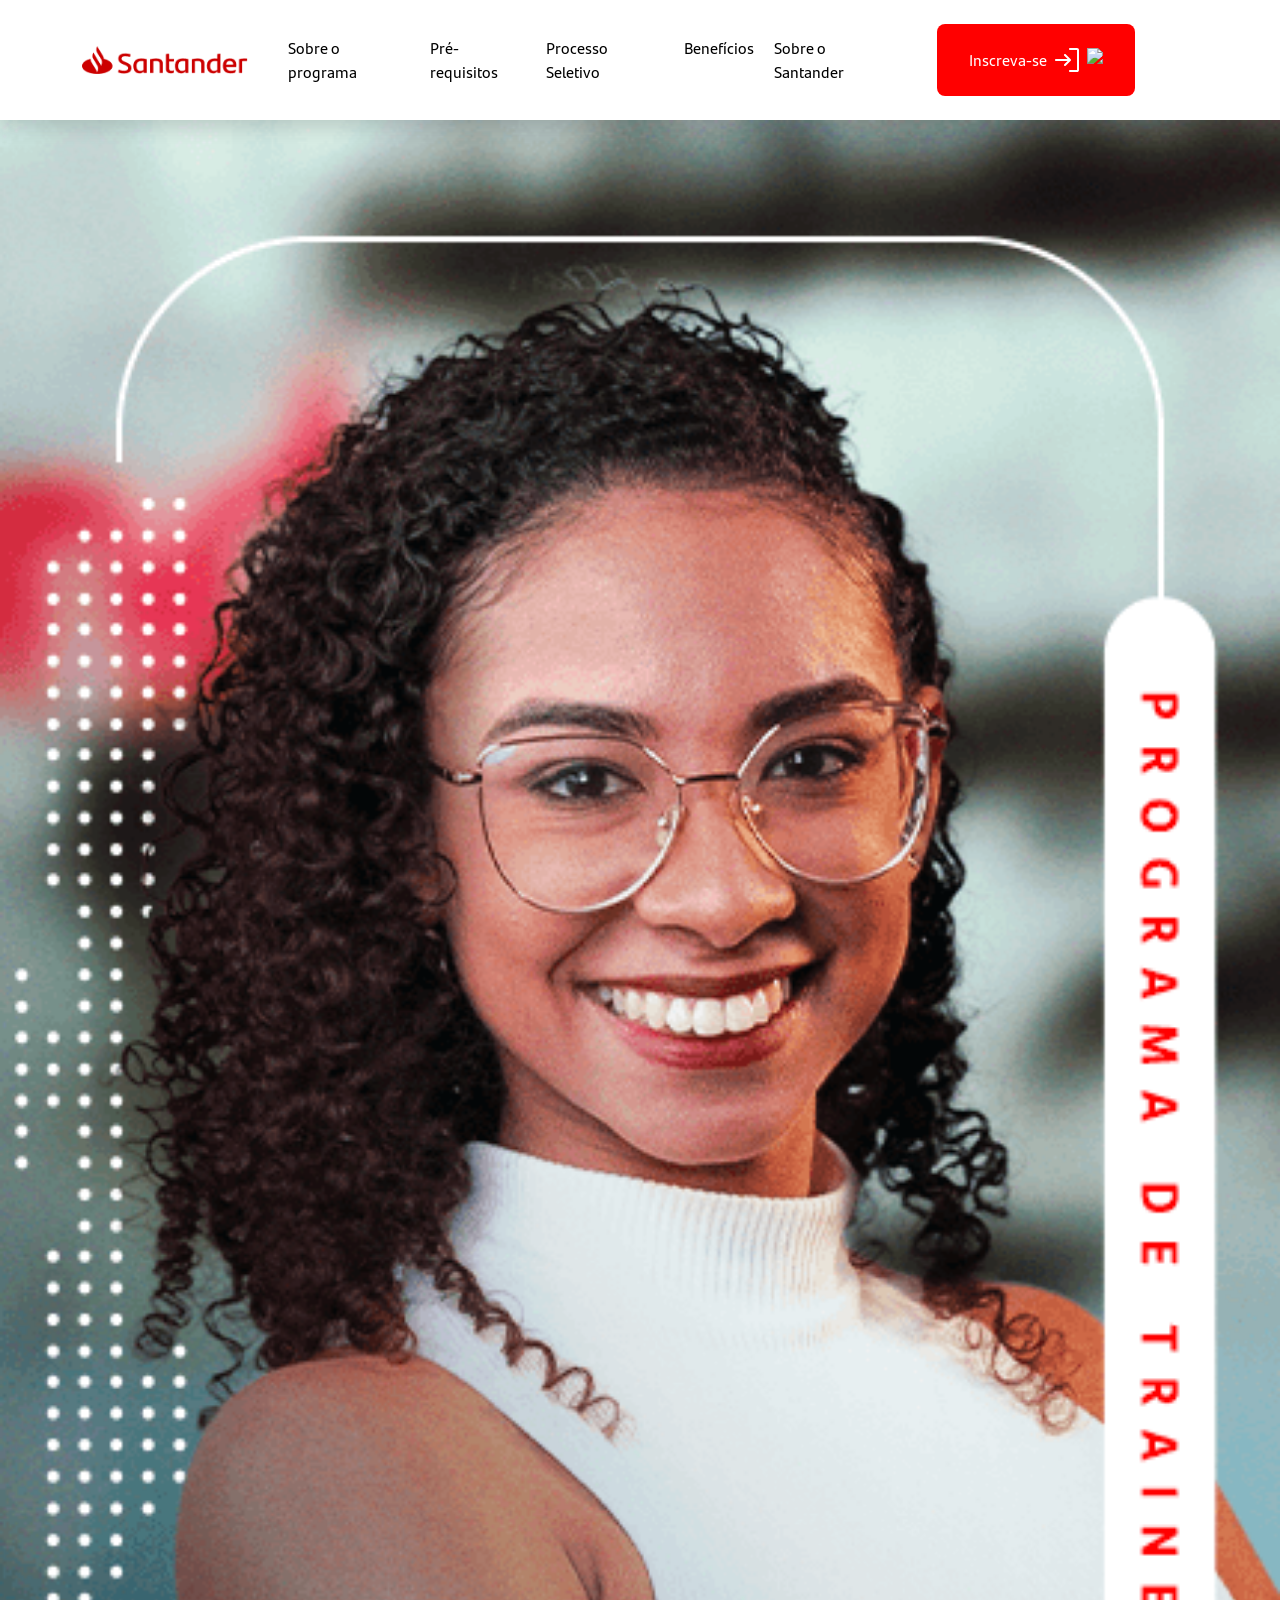
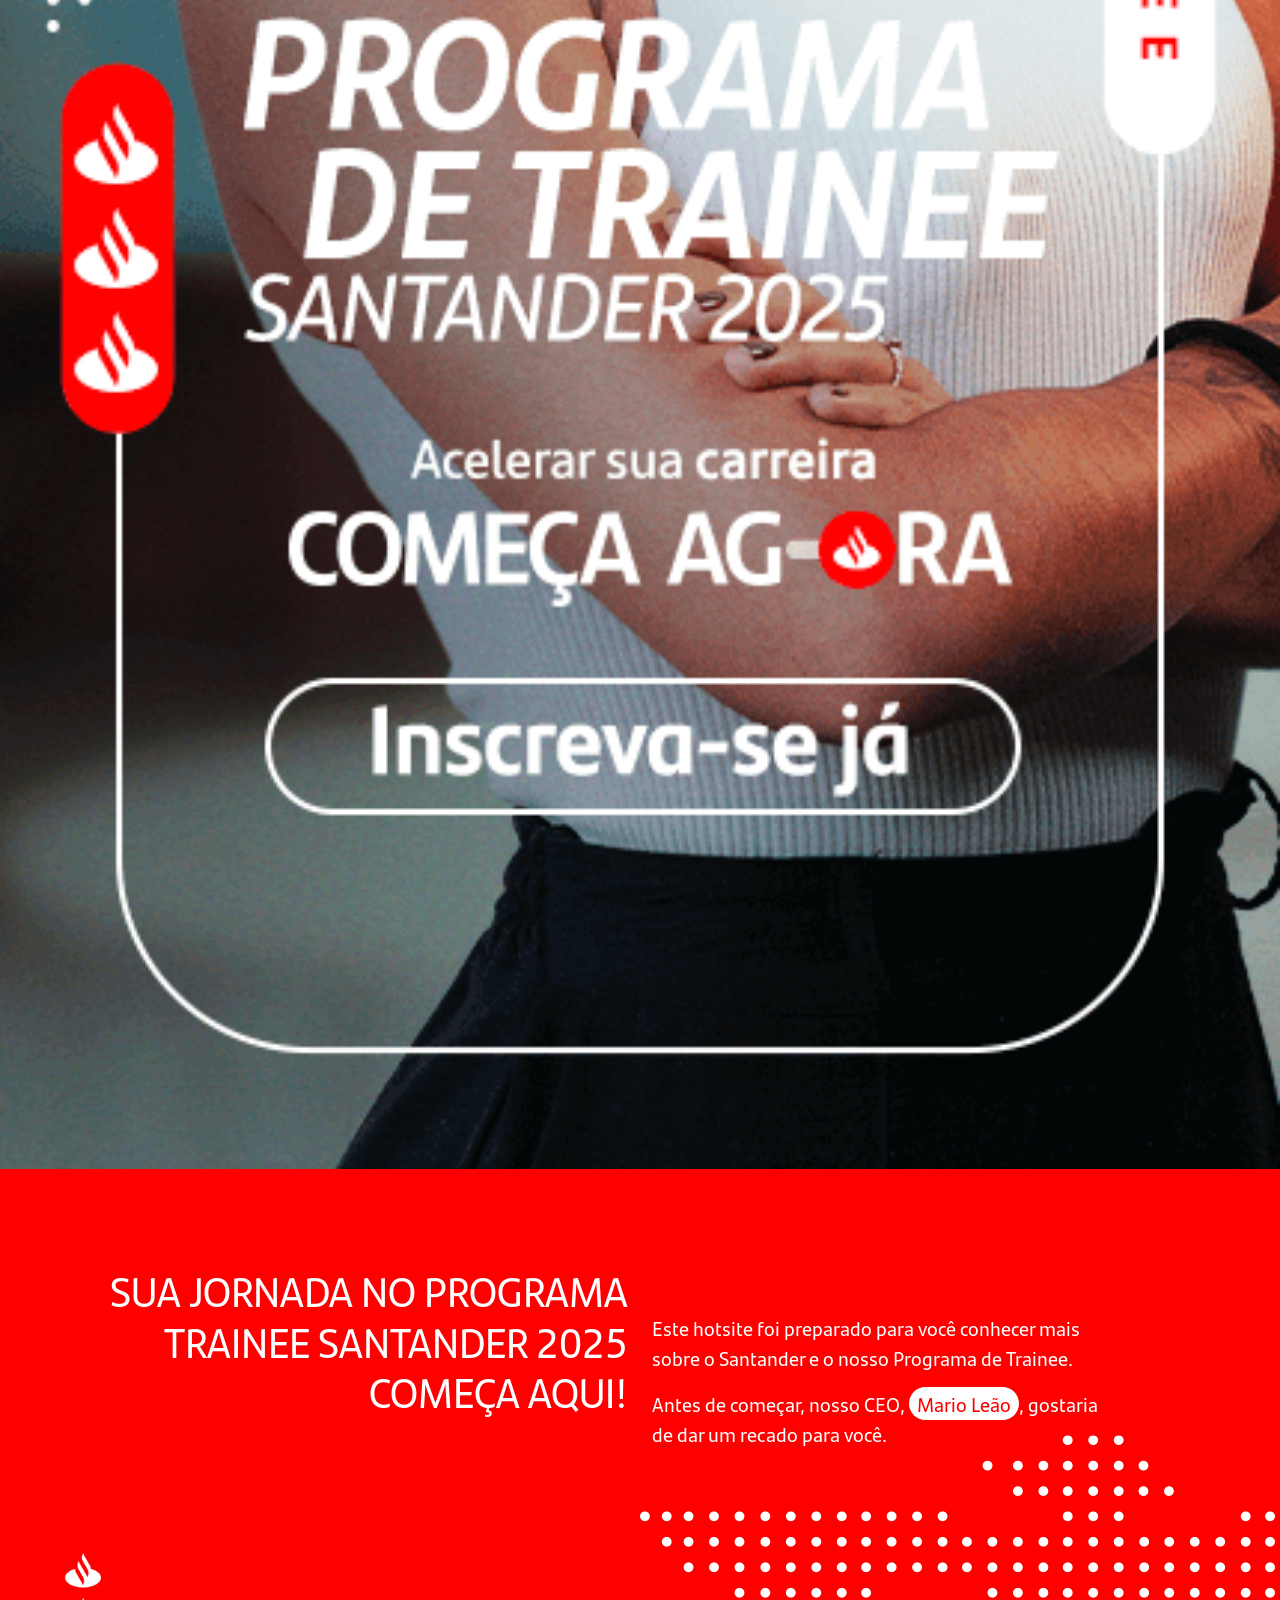
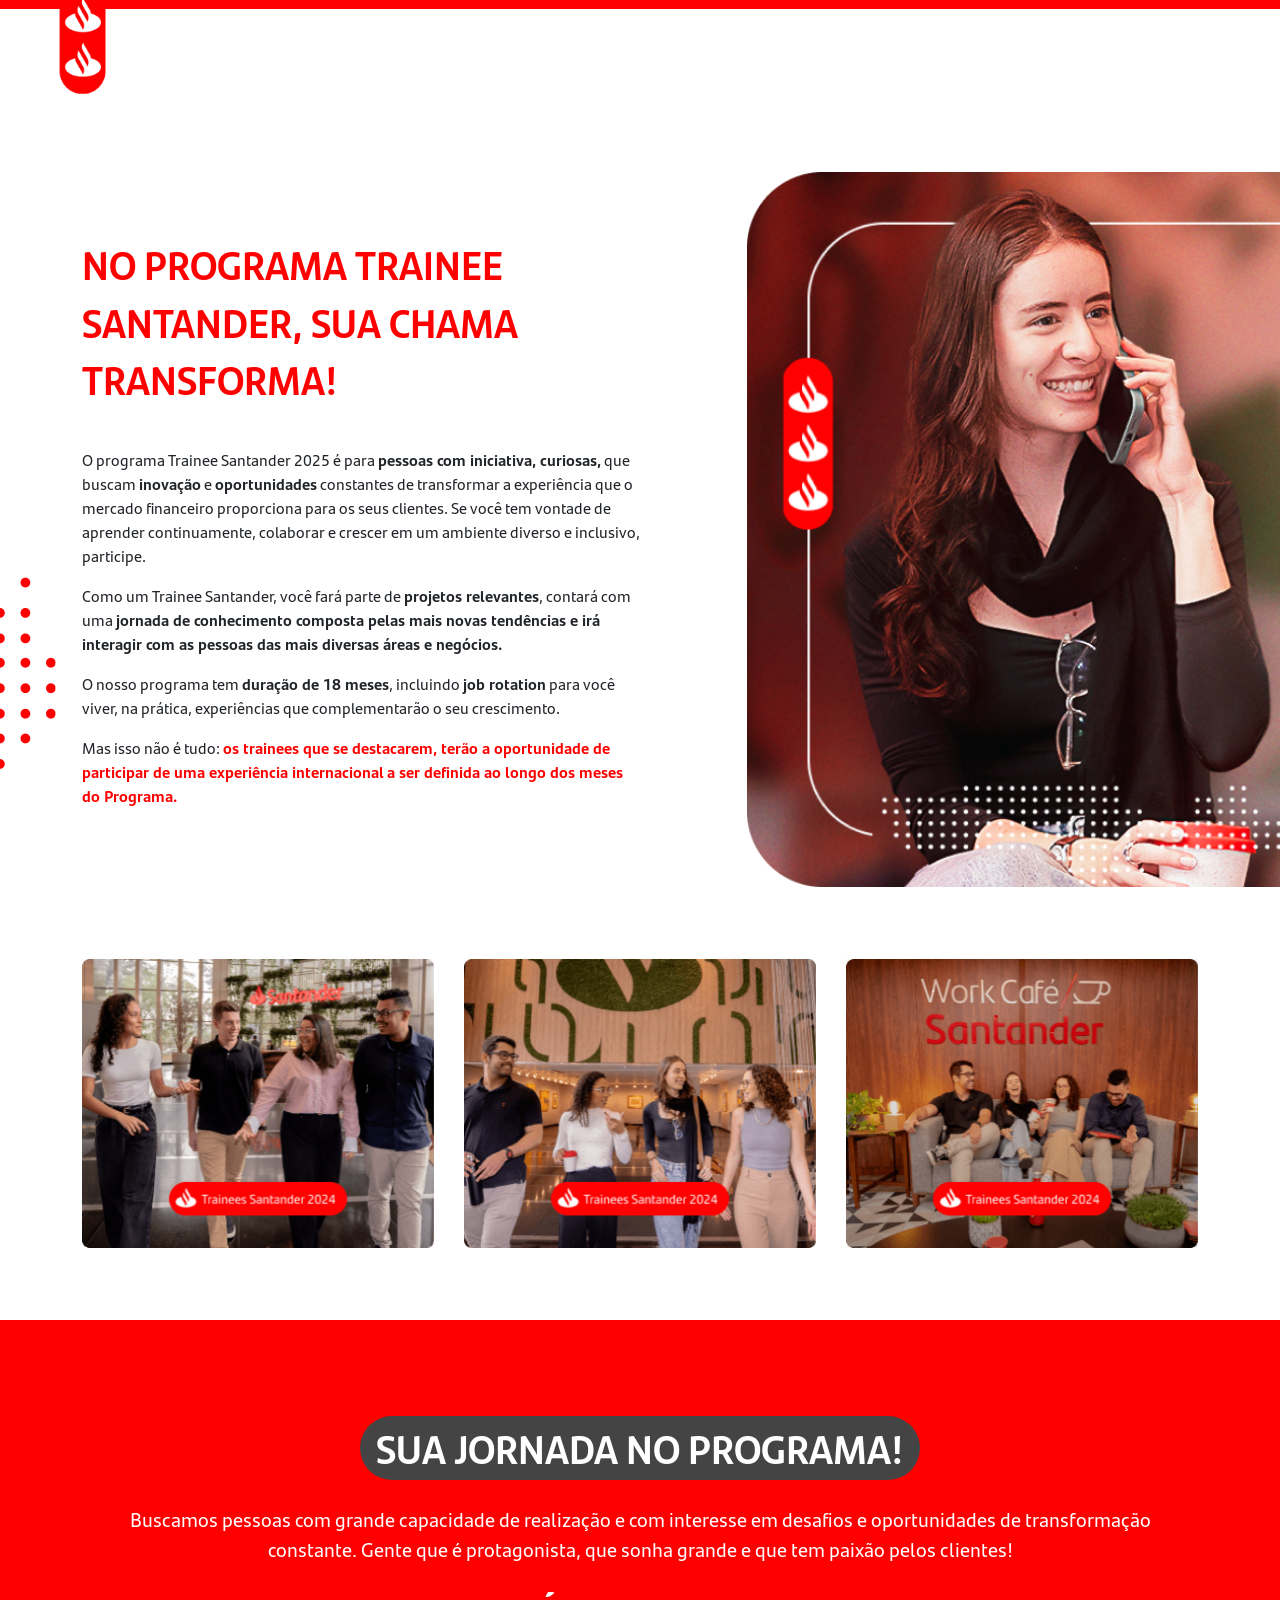
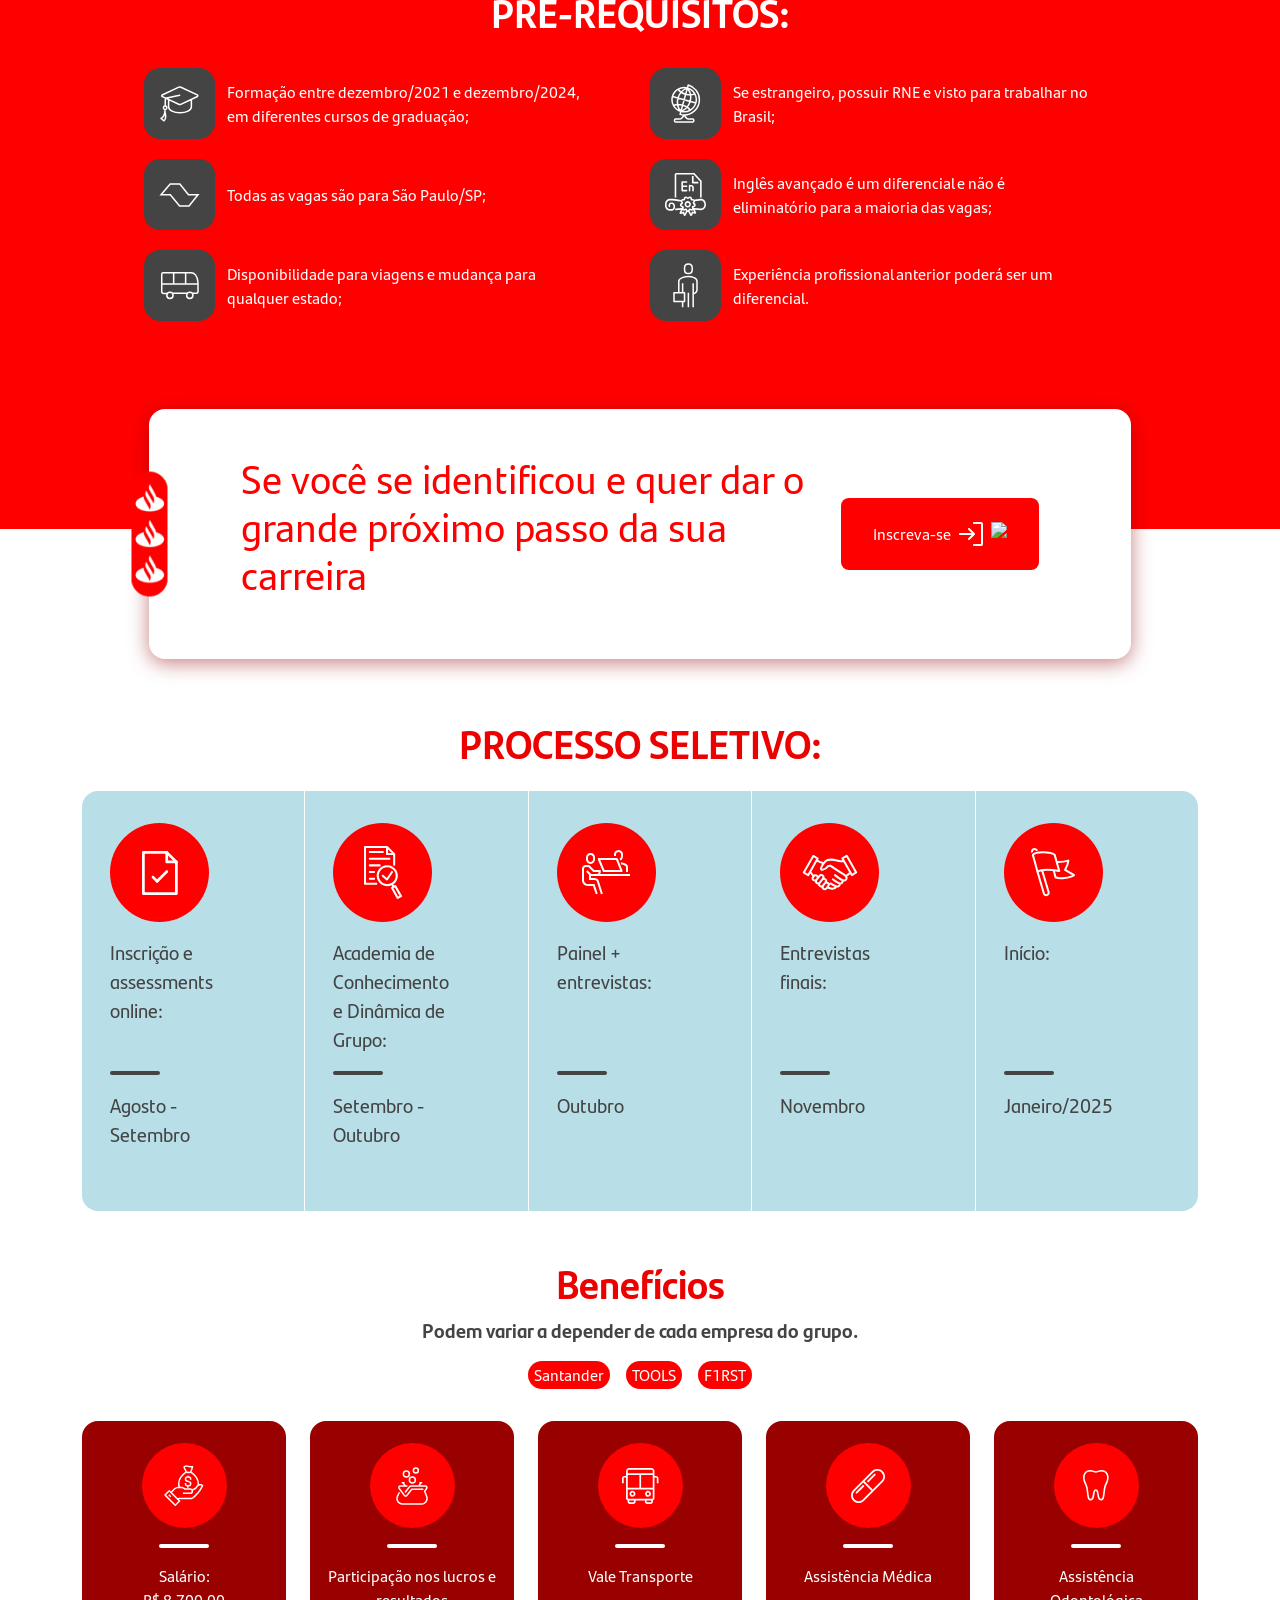
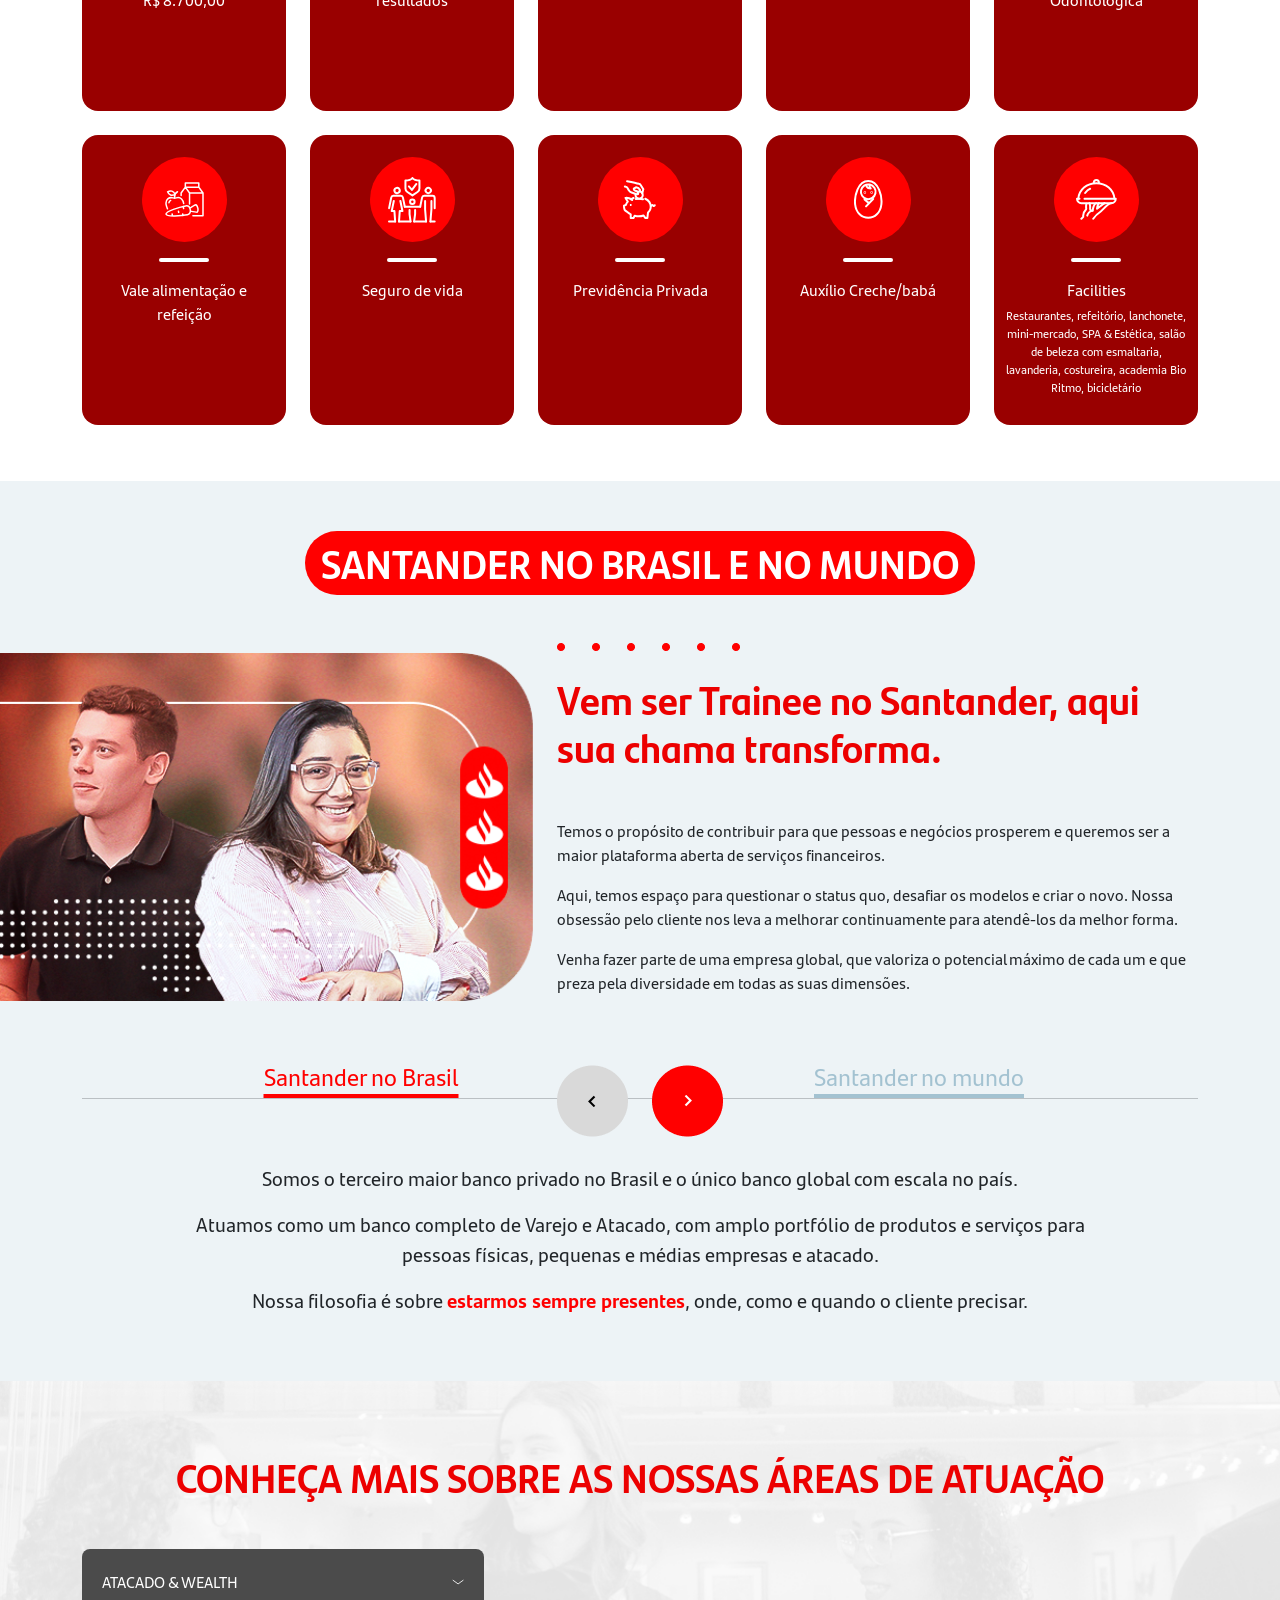
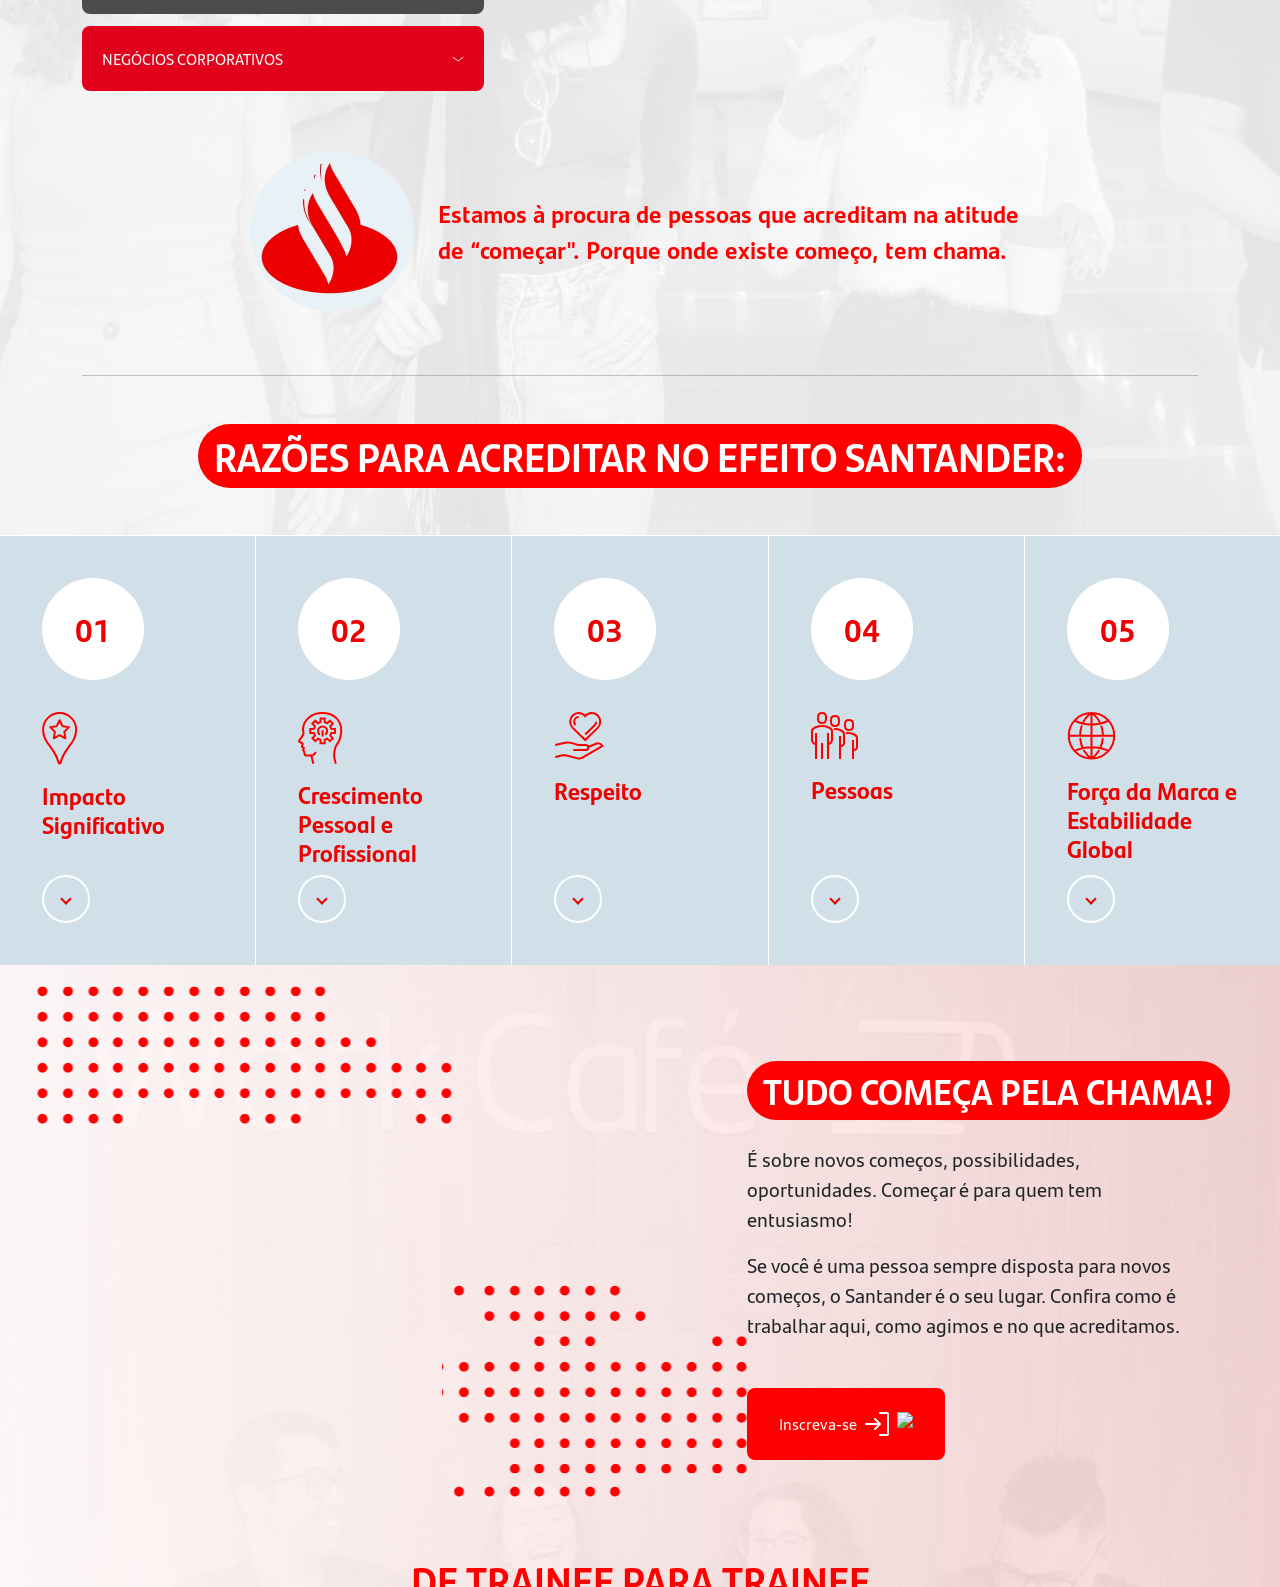
==== index.html @ fc156774 "Add files via upload" ====
<!DOCTYPE html>
<html lang="pt-br">
<head>
    <meta charset="UTF-8">
    <meta http-equiv="X-UA-Compatible" content="IE=edge">
    <meta name="viewport" content="width=device-width, initial-scale=1.0">
    <title>Santander | Programa de Trainee 2025</title>
    <link rel="stylesheet" href="css/style.css">
    <link rel="stylesheet" href="css/plugins.css">

    <!-- Open Graph / Facebook -->
    <meta property="og:type" content="website">
    <meta property="og:url" content="https://www.ciadetalentos.com.br/traineesantander/">
    <meta property="og:title" content="Santander | Programa de Trainee 2025">
    <meta property="og:description" content='Acelerar sua carreira com vivência global. Inscreva-se já.'>
    <meta property="og:image" content="https://www.ciadetalentos.com.br/traineesantander/images/og-image.png">

    <meta property="twitter:card" content="summary_large_image">
    <meta property="twitter:url" content="https://www.ciadetalentos.com.br/traineesantander/">
    <meta property="twitter:title" content="Santander | Programa de Trainee 2025">
    <meta property="twitter:description" content='Acelerar sua carreira com vivência global. Inscreva-se já.'>
    <meta property="twitter:image" content="https://www.ciadetalentos.com.br/traineesantander/images/og-image.png">

    <!-- Facebook Pixel Code -->
    <script>
    !function(f,b,e,v,n,t,s)
    {if(f.fbq)return;n=f.fbq=function(){n.callMethod?
    n.callMethod.apply(n,arguments):n.queue.push(arguments)};
    if(!f._fbq)f._fbq=n;n.push=n;n.loaded=!0;n.version='2.0';
    n.queue=[];t=b.createElement(e);t.async=!0;
    t.src=v;s=b.getElementsByTagName(e)[0];
    s.parentNode.insertBefore(t,s)}(window,document,'script',
    'https://connect.facebook.net/en_US/fbevents.js');
    fbq('init', '434362712938352');
    fbq('track', 'PageView');
    </script>
    <noscript>
    <img height="1" width="1"
    src="https://www.facebook.com/tr?id=434362712938352&amp;ev=PageView%20%20%20%20&amp;noscript=1"/>
    </noscript>
    <!-- End Facebook Pixel Code -->

    <!-- Google Tag Manager -->
    <script>(function(w,d,s,l,i){w[l]=w[l]||[];w[l].push({'gtm.start':
    new Date().getTime(),event:'gtm.js'});var f=d.getElementsByTagName(s)[0],
    j=d.createElement(s),dl=l!='dataLayer'?'&l='+l:'';j.async=true;j.src=
    'https://www.googletagmanager.com/gtm.js?id='+i+dl;f.parentNode.insertBefore(j,f);
    })(window,document,'script','dataLayer','GTM-MB384FD');</script>
    <!-- End Google Tag Manager -->

    <!--ASSISTA TECNOLOGIA IMPORTS-->
    <script>(function(){ var s = document.createElement('script'); var h = document.querySelector('head') || document.body; s.charset="UTF-8"; s.src = 'https://cdn.assistive.com.br/plugin/AssistiveWebPlugin.js'; s.async = true; s.onload = function(){ assistive.init({});}; h.appendChild(s); })(); </script>
</head>
<body>
    <!-- Google Tag Manager (noscript) -->
    <noscript><iframe src="https://www.googletagmanager.com/ns.html?id=GTM-MB384FD"
    height="0" width="0" style="display:none;visibility:hidden"></iframe></noscript>
    <!-- End Google Tag Manager (noscript) -->
    <header id="main-header" class="position-sticky top-0 shadow z-3">
        <div class="bg-white py-4">
            <div class="container">
                <div class="row">
                    <div class="col-7 col-md-2 d-flex align-items-center">
                        <a href="https://ciadetalentos.com.br/">
                            <img src="images/logo.png" class="img-fluid" alt="Logo Santander">
                        </a>
                    </div>
                    <div class="col-5 col-md-10 col-xl-7 col-xxl-8 d-flex align-items-center justify-content-end">
                        <ul class="header-nav list-unstyled m-0 px-3">
                            <li><a href="#programa" class="item-list tm-tracking" data-categoria="Navegação" data-rotulo="O Programa Menu" data-acao="Clique sessão o programa no menu">Sobre o programa</a></li>
                            <li><a href="#pre-requisitos" class="item-list tm-tracking" data-categoria="Navegação" data-rotulo="Pré Requisitos Menu" data-acao="Clique sessão pré requisitos no menu">Pré-requisitos</a></li>
                            <li><a href="#processo" class="item-list tm-tracking" data-categoria="Navegação" data-rotulo="Processo Seletivo Menu" data-acao="Clique sessão processo seletivo menu">Processo Seletivo</a></li>
                            <li><a href="#beneficios" class="item-list tm-tracking" data-categoria="Navegação" data-rotulo="Beneficios Menu" data-acao="Clique sessão benefícios no menu">Benefícios</a></li>
                            <li><a href="#sobre" class="item-list tm-tracking" data-categoria="Navegação" data-rotulo="Sobre a empresa Menu" data-acao="Clique sessão sobre a empresa no menu">Sobre o Santander</a></li>
                        </ul>
                        <div class="btns">
                            <div class="open" id="js-open">
                                <svg xmlns="http://www.w3.org/2000/svg" viewBox="0 0 24 24" width="24" height="24"><path fill="none" d="M0 0h24v24H0z"/><path d="M3 4h18v2H3V4zm0 7h18v2H3v-2zm0 7h18v2H3v-2z"/></svg>
                            </div>
                            <div class="close d-none" id="js-close">
                                <svg xmlns="http://www.w3.org/2000/svg" viewBox="0 0 24 24" width="24" height="24"><path fill="none" d="M0 0h24v24H0z"/><path d="M12 10.586l4.95-4.95 1.414 1.414-4.95 4.95 4.95 4.95-1.414 1.414-4.95-4.95-4.95 4.95-1.414-1.414 4.95-4.95-4.95-4.95L7.05 5.636z"/></svg>
                            </div>
                        </div>
                    </div>
                    <div class="col-md-3 col-xxl-2 align-items-center d-flex btn-inscreva">
                        <a href="http://vagas.com.br/v2662582" target="_blank" class="btn-big-red tm-tracking" data-categoria="Inscrição" data-rotulo="Inscrição no menu" data-acao="Clique na inscrição no menu">
                            Inscreva-se
                            <img src="images/subscribe.svg" alt="">
                            <img src="https://ca.talent.com/tracker/img-pixel.php?tracker=globeats">
                        </a>
                    </div>
                </div>
            </div>
        </div>
    </header>

    <main id="santander-trainee">
        <section class="s-hero overflow-hidden">
            <picture>
                <source type="image/png" media="(max-width: 767px)" srcset="images/hero-mobile.png" />
                <img src="images/hero.png" class="d-block mx-auto w-100" alt="Programa de trainee santander aqui sua chama transforma">
            </picture>
        </section>

        <section class="s-about">
            <div class="container">
                <div class="row">
                    <div class="col-md-6">
                        <h2 class="text-uppercase text-center text-md-end"
                            data-aos="fade-right"
                            data-aos-offset="300"
                            data-aos-delay="0"
                            data-aos-duration="300"
                        >
                            Sua Jornada no Programa Trainee Santander 2025 começa aqui!
                        </h2>
                    </div>
                    <div class="col-md-6">
                        <div class="text-about text-center text-md-start mx-auto mx-md-0">
                            <p>
                                Este hotsite foi preparado para você conhecer mais sobre o Santander e o nosso Programa de Trainee.
                            </p>
                            <p>
                                Antes de começar, nosso CEO, <span>Mario Leão</span>, gostaria de dar um recado para você.
                            </p>
                        </div>
                    </div>
                </div>
            </div>
        </section>

        <section class="s-video-top">
            <div class="container">
                <div class="row">
                    <div class="col-12 col-md-6">
                        <div class="video-yt"
                            data-aos="fade-up"
                            data-aos-offset="300"
                            data-aos-delay="0"
                            data-aos-duration="300"
                        >   
                            <iframe src="https://www.youtube.com/embed/4HG8YEUGVxY" title="YouTube video player" frameborder="0" allow="accelerometer; autoplay; clipboard-write; encrypted-media; gyroscope; picture-in-picture; web-share" allowfullscreen></iframe>
                        </div>
                    </div>
                </div>
            </div>
        </section>

        <section class="s-program" id="programa">
            <div class="container">
                <div class="row align-items-center">
                    <div class="col-md-7">
                        <div class="box-line"
                            data-aos="fade-right"
                            data-aos-offset="300"
                            data-aos-delay="0"
                            data-aos-duration="300"
                        >
                            <h2>NO PROGRAMA TRAINEE SANTANDER, SUA CHAMA TRANSFORMA!</h2>
                        
                            <div class="content">
                                <p>
                                    O programa Trainee Santander 2025 é para <strong>pessoas com iniciativa, curiosas,</strong> que buscam <strong>inovação</strong> e <strong>oportunidades</strong> constantes de transformar a experiência que o mercado financeiro proporciona para os seus clientes. Se você tem vontade de aprender continuamente, colaborar e crescer em um ambiente diverso e inclusivo, participe.
                                </p>
                                <p>
                                    Como um Trainee Santander, você fará parte de <strong>projetos relevantes</strong>, contará com uma <strong>jornada de conhecimento composta pelas mais novas tendências e irá interagir com as pessoas das mais diversas áreas e negócios.</strong>
                                </p>
                                <p>
                                    O nosso programa tem <strong>duração de 18 meses</strong>, incluindo <strong>job rotation</strong> para você viver, na prática, experiências que complementarão o seu crescimento.
                                </p>
                                <p>
                                    Mas isso não é tudo: <strong class="color-red">os trainees que se destacarem, terão a oportunidade de participar de uma experiência internacional a ser definida ao longo dos meses do Programa.</strong>
                                </p>
                            </div>
                        </div>
                    </div>
                    <div class="col-md-5">
                        <div class="image-size"
                            data-aos="fade-left"
                            data-aos-offset="300"
                            data-aos-delay="0"
                            data-aos-duration="300"
                        >
                            <img src="images/programa-santander.png" alt="" class="w-100">
                        </div>
                    </div>
                </div>
            </div>
        </section>

        <section class="s-program-slide">
            <div class="container">
                <div class="row">
                    <div class="col-12">
                        <div class="swiper first-slide">
                            <div class="swiper-wrapper">
                              <div class="swiper-slide">
                                <img src="images/slide-1.png" width="100%" alt=""
                                    data-aos="fade-up"
                                    data-aos-offset="300"
                                    data-aos-delay="0"
                                    data-aos-duration="300"
                                >
                            </div>
                              <div class="swiper-slide">
                                <img src="images/slide-2.png" width="100%" alt=""
                                    data-aos="fade-up"
                                    data-aos-offset="300"
                                    data-aos-delay="300"
                                    data-aos-duration="300"
                                >
                            </div>
                              <div class="swiper-slide">
                                <img src="images/slide-3.png" width="100%" alt=""
                                    data-aos="fade-up"
                                    data-aos-offset="300"
                                    data-aos-delay="600"
                                    data-aos-duration="300"
                                >
                            </div>
                            </div>
                          </div>
                    </div>
                </div>
            </div>
        </section>

        <section class="s-requirement" id="pre-requisitos">
            <div class="container">
                <h2 class="header-title colored mb-4">
                    Sua jornada no programa!
                </h2>
                <p class="text-center text-box">
                    Buscamos pessoas com grande capacidade de realização e com interesse em desafios e oportunidades de transformação constante. Gente que é protagonista, que sonha grande e que tem paixão pelos clientes!
                </p>
                <h2 class="header-title mb-4">Pré-requisitos:</h2>
                <ul class="requirement-list list-unstyled d-grid">
                    <li
                        data-aos="fade-right"
                        data-aos-offset="200"
                        data-aos-delay="0"
                        data-aos-duration="300"
                    >
                        <div class="icon">
                            <img src="images/icon-requisitos-1.svg" alt="">
                        </div>
                        <div class="text">
                            <p>
                                Formação entre dezembro/2021 e dezembro/2024, em diferentes cursos de graduação;
                            </p>
                        </div>
                    </li>
                    <li
                        data-aos="fade-left"
                        data-aos-offset="200"
                        data-aos-delay="0"
                        data-aos-duration="300"
                    >
                        <div class="icon">
                            <img src="images/icon-requisitos-2.svg" alt="">
                        </div>
                        <div class="text">
                            <p>
                                Se estrangeiro, possuir RNE e visto para trabalhar no Brasil;
                            </p>
                        </div>
                    </li>
                    <li
                        data-aos="fade-right"
                        data-aos-offset="200"
                        data-aos-delay="0"
                        data-aos-duration="300"
                    >
                        <div class="icon">
                            <img src="images/icon-requisitos-3.svg" alt="">
                        </div>
                        <div class="text">
                            <p>
                                Todas as vagas são para São Paulo/SP;
                            </p>
                        </div>
                    </li>
                    <li
                        data-aos="fade-left"
                        data-aos-offset="200"
                        data-aos-delay="0"
                        data-aos-duration="300"
                    >
                        <div class="icon">
                            <img src="images/icon-requisitos-4.svg" alt="">
                        </div>
                        <div class="text">
                            <p>
                                Inglês avançado é um diferencial e não é eliminatório para a maioria das vagas;
                            </p>
                        </div>
                    </li>
                    <li
                        data-aos="fade-right"
                        data-aos-offset="200"
                        data-aos-delay="0"
                        data-aos-duration="300"
                    >
                        <div class="icon">
                            <img src="images/icon-requisitos-5.svg" alt="">
                        </div>
                        <div class="text">
                            <p>
                                Disponibilidade para viagens e mudança para qualquer estado;
                            </p>
                        </div>
                    </li>
                    <li
                        data-aos="fade-left"
                        data-aos-offset="200"
                        data-aos-delay="0"
                        data-aos-duration="300"
                    >
                        <div class="icon">
                            <img src="images/icon-requisitos-6.svg" alt="">
                        </div>
                        <div class="text">
                            <p>
                                Experiência profissional anterior poderá ser um diferencial.
                            </p>
                        </div>
                    </li>
                </ul>
            </div>
        </section>

        <section class="s-cta">
            <div class="container">
                <div class="box-cta"
                    data-aos="fade-up"
                    data-aos-offset="300"
                    data-aos-delay="0"
                    data-aos-duration="300"
                >
                    <div class="text">
                        <p>
                            Se você se identificou e quer dar o grande próximo passo da sua carreira
                        </p>
                    </div>
                    <div class="button">
                        <a href="http://vagas.com.br/v2662582" target="_blank" class="btn-big-red d-inline-flex tm-tracking" data-categoria="Inscrição" data-rotulo="Inscrição após requisitos" data-acao="Clique na inscrição após requisitos">
                            Inscreva-se
                            <svg width="24" height="24" viewBox="0 0 24 24" fill="white" xmlns="http://www.w3.org/2000/svg">
                                <path d="M15.7075 12.7075L10.7075 17.7075C10.6146 17.8004 10.5043 17.8741 10.3829 17.9244C10.2615 17.9747 10.1314 18.0006 10 18.0006C9.8686 18.0006 9.7385 17.9747 9.6171 17.9244C9.49571 17.8741 9.38541 17.8004 9.2925 17.7075C9.19959 17.6146 9.12589 17.5043 9.07561 17.3829C9.02532 17.2615 8.99944 17.1314 8.99944 17C8.99944 16.8686 9.02532 16.7385 9.07561 16.6171C9.12589 16.4957 9.19959 16.3854 9.2925 16.2925L12.5863 13H1C0.734784 13 0.48043 12.8946 0.292893 12.7071C0.105357 12.5196 0 12.2652 0 12C0 11.7348 0.105357 11.4804 0.292893 11.2929C0.48043 11.1054 0.734784 11 1 11H12.5863L9.2925 7.7075C9.10486 7.51986 8.99944 7.26536 8.99944 7C8.99944 6.73464 9.10486 6.48014 9.2925 6.2925C9.48014 6.10486 9.73464 5.99944 10 5.99944C10.2654 5.99944 10.5199 6.10486 10.7075 6.2925L15.7075 11.2925C15.8005 11.3854 15.8742 11.4957 15.9246 11.6171C15.9749 11.7385 16.0008 11.8686 16.0008 12C16.0008 12.1314 15.9749 12.2615 15.9246 12.3829C15.8742 12.5043 15.8005 12.6146 15.7075 12.7075ZM22 0H15C14.7348 0 14.4804 0.105357 14.2929 0.292893C14.1054 0.48043 14 0.734784 14 1C14 1.26522 14.1054 1.51957 14.2929 1.70711C14.4804 1.89464 14.7348 2 15 2H22V22H15C14.7348 22 14.4804 22.1054 14.2929 22.2929C14.1054 22.4804 14 22.7348 14 23C14 23.2652 14.1054 23.5196 14.2929 23.7071C14.4804 23.8946 14.7348 24 15 24H22C22.5304 24 23.0391 23.7893 23.4142 23.4142C23.7893 23.0391 24 22.5304 24 22V2C24 1.46957 23.7893 0.960859 23.4142 0.585786C23.0391 0.210714 22.5304 0 22 0Z"/>
                            </svg>
                            <img src="https://ca.talent.com/tracker/img-pixel.php?tracker=globeats">                          
                        </a>
                    </div>
                </div>
            </div>
        </section>

        <section class="s-process" id="processo">
            <div class="container box-line">
                <h2 class="text-center header-process text-uppercase mb-4">Processo seletivo:</h2>

                <div class="swiper benefits-slide">
                    <div class="swiper-wrapper">
                        <div class="swiper-slide">
                            <div>
                                <div class="icon mb-3">
                                    <img src="images/icon-processo-seletivo-1.svg" alt="">
                                </div>
                                <p class="title-seletivo">Inscrição e assesments online:</p>
                                <div class="line mb-3"></div>
                                <p class="title-seletivo">Agosto - Setembro</p>
                            </div>
                        </div>
                        <div class="swiper-slide">
                            <div>
                                <div class="icon mb-3">
                                    <img src="images/icon-processo-seletivo-2.svg" alt="">
                                </div>
                                <p class="title-seletivo">Academia de Conhecimento e Dinâmica de Grupo:</p>
                                <div class="line mb-3"></div>
                                <p class="title-seletivo">Setembro - Outubro</p>
                            </div>
                        </div>
                        <div class="swiper-slide">
                            <div>
                                <div class="icon mb-3">
                                    <img src="images/icon-processo-seletivo-3.svg" alt="">
                                </div>
                                <p class="title-seletivo">Painel + entrevistas:</p>
                                <div class="line mb-3"></div>
                                <p class="title-seletivo">Outubro</p>
                            </div>
                        </div>
                        <div class="swiper-slide">
                            <div>
                                <div class="icon mb-3">
                                    <img src="images/icon-processo-seletivo-4.svg" alt="">
                                </div>
                                <p class="title-seletivo">Entrevistas finais:</p>
                                <div class="line mb-3"></div>
                                <p class="title-seletivo">Novembro</p>
                            </div>
                        </div>
                        <div class="swiper-slide">
                            <div>
                                <div class="icon mb-3">
                                    <img src="images/icon-processo-seletivo-5.svg" alt="">
                                </div>
                                <p class="title-seletivo">Início:</p>
                                <div class="line mb-3"></div>
                                <p class="title-seletivo">Janeiro/2025</p>
                            </div>
                        </div>
                    </div>
                </div>

                <ul class="list-seletivo list-unstyled mb-5">
                    <li
                        data-aos="fade-right"
                        data-aos-offset="300"
                        data-aos-delay="0"
                        data-aos-duration="300"
                    >
                        <div>
                            <div class="icon mb-3">
                                <img src="images/icon-processo-seletivo-1.svg" alt="">
                            </div>
                            <p class="title-seletivo">Inscrição e assessments online:</p>
                            <div class="line mb-3"></div>
                            <p class="title-seletivo">Agosto - Setembro</p>
                        </div>
                    </li>
                    <li
                        data-aos="fade-right"
                        data-aos-offset="300"
                        data-aos-delay="50"
                        data-aos-duration="300"
                    >
                        <div>
                            <div class="icon mb-3">
                                <img src="images/icon-processo-seletivo-2.svg" alt="">
                            </div>
                            <p class="title-seletivo">Academia de Conhecimento e Dinâmica de Grupo:</p>
                            <div class="line mb-3"></div>
                            <p class="title-seletivo">Setembro - Outubro</p>
                        </div>
                    </li>
                    <li
                        data-aos="fade-right"
                        data-aos-offset="300"
                        data-aos-delay="100"
                        data-aos-duration="300"
                    >
                        <div>
                            <div class="icon mb-3">
                                <img src="images/icon-processo-seletivo-3.svg" alt="">
                            </div>
                            <p class="title-seletivo">Painel + entrevistas:</p>
                            <div class="line mb-3"></div>
                            <p class="title-seletivo">Outubro</p>
                        </div>
                    </li>
                    <li
                        data-aos="fade-right"
                        data-aos-offset="300"
                        data-aos-delay="150"
                        data-aos-duration="300"
                    >
                        <div>
                            <div class="icon mb-3">
                                <img src="images/icon-processo-seletivo-4.svg" alt="">
                            </div>
                            <p class="title-seletivo">Entrevistas finais:</p>
                            <div class="line mb-3"></div>
                            <p class="title-seletivo">Novembro</p>
                        </div>
                    </li>
                    <li
                        data-aos="fade-right"
                        data-aos-offset="300"
                        data-aos-delay="200"
                        data-aos-duration="300"
                    >
                        <div>
                            <div class="icon mb-3">
                                <img src="images/icon-processo-seletivo-5.svg" alt="">
                            </div>
                            <p class="title-seletivo">Início:</p>
                            <div class="line mb-3"></div>
                            <p class="title-seletivo">Janeiro/2025</p>
                        </div>
                    </li>
                </ul>

                <div id="beneficios">
                    <header class="text-center">
                        <h2 class="header-process">Benefícios</h2>
                        <p class="subtitle-process">Podem variar a depender de cada empresa do grupo.</p>
                    </header>

                    <div class="w-100">
                        <ul class="list-unstyled d-flex gap-3 justify-content-center benefits-change">
                            <li><p class="benefits-santander" id="js-corp-santander">Santander</p></li>
                            <li><p class="benefits-tools" id="js-corp-3">TOOLS</p></li>
                            <li><p class="benefits-f1rst" id="js-corp-2">F1RST</p></li>
                        </ul>
                    </div>

                    <ul class="list-benefits list-unstyled red-items" id="js-santander">
                        <li
                            data-aos="fade-up"
                            data-aos-offset="300"
                            data-aos-delay="0"
                            data-aos-duration="300"
                        >
                            <div class="icon mx-auto mb-3">
                                <img src="images/icon-beneficio-1.svg" alt="">
                            </div>
                            <div class="line mx-auto mb-3"></div>
                            <p>
                                Salário: <br>
                                R$ 8.700,00
                            </p>
                        </li>
                        <li
                            data-aos="fade-up"
                            data-aos-offset="300"
                            data-aos-delay="0"
                            data-aos-duration="300"
                        >
                            <div class="icon mx-auto mb-3">
                                <img src="images/icon-beneficio-2.svg" alt="">
                            </div>
                            <div class="line mx-auto mb-3"></div>
                            <p class="mb-1">
                                Participação nos lucros e resultados
                            </p>
                        </li>
                        <li
                            data-aos="fade-up"
                            data-aos-offset="300"
                            data-aos-delay="0"
                            data-aos-duration="300"
                        >
                            <div class="icon mx-auto mb-3">
                                <img src="images/icon-beneficio-3.svg" alt="">
                            </div>
                            <div class="line mx-auto mb-3"></div>
                            <p>
                                Vale Transporte
                            </p>
                        </li>
                        <li
                            data-aos="fade-up"
                            data-aos-offset="300"
                            data-aos-delay="0"
                            data-aos-duration="300"
                        >
                            <div class="icon mx-auto mb-3">
                                <img src="images/icon-beneficio-4.svg" alt="">
                            </div>
                            <div class="line mx-auto mb-3"></div>
                            <p>
                                Assistência Médica
                            </p>
                        </li>
                        <li
                            data-aos="fade-up"
                            data-aos-offset="300"
                            data-aos-delay="0"
                            data-aos-duration="300"
                        >
                            <div class="icon mx-auto mb-3">
                                <img src="images/icon-beneficio-5.svg" alt="">
                            </div>
                            <div class="line mx-auto mb-3"></div>
                            <p>
                                Assistência <br>
                                Odontológica
                            </p>
                        </li>
                        <li
                            data-aos="fade-up"
                            data-aos-offset="300"
                            data-aos-delay="0"
                            data-aos-duration="300"
                        >
                            <div class="icon mx-auto mb-3">
                                <img src="images/icon-beneficio-6.svg" alt="">
                            </div>
                            <div class="line mx-auto mb-3"></div>
                            <p>
                                Vale alimentação e refeição
                            </p>
                        </li>
                        <li
                            data-aos="fade-up"
                            data-aos-offset="300"
                            data-aos-delay="0"
                            data-aos-duration="300"
                        >
                            <div class="icon mx-auto mb-3">
                                <img src="images/icon-beneficio-7.svg" alt="">
                            </div>
                            <div class="line mx-auto mb-3"></div>
                            <p>
                                Seguro de vida
                            </p>
                        </li>
                        <li
                            data-aos="fade-up"
                            data-aos-offset="300"
                            data-aos-delay="0"
                            data-aos-duration="300"
                        >
                            <div class="icon mx-auto mb-3">
                                <img src="images/icon-beneficio-8.svg" alt="">
                            </div>
                            <div class="line mx-auto mb-3"></div>
                            <p>
                                Previdência Privada
                            </p>
                        </li>
                        <li
                            data-aos="fade-up"
                            data-aos-offset="300"
                            data-aos-delay="0"
                            data-aos-duration="300"
                        >
                            <div class="icon mx-auto mb-3">
                                <img src="images/icon-beneficio-9.svg" alt="">
                            </div>
                            <div class="line mx-auto mb-3"></div>
                            <p>
                                Auxílio Creche/babá
                            </p>
                        </li>
                        <li
                            data-aos="fade-up"
                            data-aos-offset="300"
                            data-aos-delay="0"
                            data-aos-duration="300"
                        >
                            <div class="icon mx-auto mb-3">
                                <img src="images/icon-beneficio-10.svg" alt="">
                            </div>
                            <div class="line mx-auto mb-3"></div>
                            <p class="mb-1">
                                Facilities
                            </p>
                            <span class="text-small">Restaurantes, refeitório, lanchonete, mini-mercado, SPA &amp; Estética, salão de beleza com esmaltaria, lavanderia, costureira, academia Bio Ritmo, bicicletário</span>
                        </li>
                    </ul>

                    <ul class="list-benefits list-unstyled gray-items d-none" id="js-empresa-2">
                        <li
                            data-aos="fade-up"
                            data-aos-offset="300"
                            data-aos-delay="0"
                            data-aos-duration="300"
                        >
                            <div class="icon mx-auto mb-3">
                                <img src="images/icon-beneficio-1.svg" alt="">
                            </div>
                            <div class="line mx-auto mb-3"></div>
                            <p>
                                Salário: <br>
                                R$ 8.700,00
                            </p>
                        </li>
                        <li
                            data-aos="fade-up"
                            data-aos-offset="300"
                            data-aos-delay="0"
                            data-aos-duration="300"
                        >
                            <div class="icon mx-auto mb-3">
                                <img src="images/icon-beneficio-2.svg" alt="">
                            </div>
                            <div class="line mx-auto mb-3"></div>
                            <p class="mb-1">
                                Remuneração Variável*
                            </p>
                            <small>*Atrelada a performance</small>
                        </li>
                        <li
                            data-aos="fade-up"
                            data-aos-offset="300"
                            data-aos-delay="0"
                            data-aos-duration="300"
                        >
                            <div class="icon mx-auto mb-3">
                                <img src="images/icon-beneficio-3.svg" alt="">
                            </div>
                            <div class="line mx-auto mb-3"></div>
                            <p>
                                Vale Transporte
                            </p>
                        </li>
                        <li
                            data-aos="fade-up"
                            data-aos-offset="300"
                            data-aos-delay="0"
                            data-aos-duration="300"
                        >
                            <div class="icon mx-auto mb-3">
                                <img src="images/icon-beneficio-4.svg" alt="">
                            </div>
                            <div class="line mx-auto mb-3"></div>
                            <p>
                                Assistência Médica
                            </p>
                        </li>
                        <li
                            data-aos="fade-up"
                            data-aos-offset="300"
                            data-aos-delay="0"
                            data-aos-duration="300"
                        >
                            <div class="icon mx-auto mb-3">
                                <img src="images/icon-beneficio-5.svg" alt="">
                            </div>
                            <div class="line mx-auto mb-3"></div>
                            <p>
                                Assistência <br>
                                Odontológica
                            </p>
                        </li>
                        <li
                            data-aos="fade-up"
                            data-aos-offset="300"
                            data-aos-delay="0"
                            data-aos-duration="300"
                        >
                            <div class="icon mx-auto mb-3">
                                <img src="images/icon-beneficio-6.svg" alt="">
                            </div>
                            <div class="line mx-auto mb-3"></div>
                            <p>
                                Vale refeição com possibilidade de conversão para alimentação
                            </p>
                        </li>
                        <li
                            data-aos="fade-up"
                            data-aos-offset="300"
                            data-aos-delay="0"
                            data-aos-duration="300"
                        >
                            <div class="icon mx-auto mb-3">
                                <img src="images/icon-beneficio-7.svg" alt="">
                            </div>
                            <div class="line mx-auto mb-3"></div>
                            <p>
                                Seguro de vida
                            </p>
                        </li>
                        <li
                            data-aos="fade-up"
                            data-aos-offset="300"
                            data-aos-delay="0"
                            data-aos-duration="300"
                        >
                            <div class="icon mx-auto mb-3">
                                <img src="images/icon-beneficio-9.svg" alt="">
                            </div>
                            <div class="line mx-auto mb-3"></div>
                            <p>
                                Auxílio Creche/babá
                            </p>
                        </li>
                        <li
                            data-aos="fade-up"
                            data-aos-offset="300"
                            data-aos-delay="0"
                            data-aos-duration="300"
                        >
                            <div class="icon mx-auto mb-3">
                                <img src="images/icon-beneficio-10.svg" alt="">
                            </div>
                            <div class="line mx-auto mb-3"></div>
                            <p class="mb-1">
                                Facilities
                            </p>
                            <span class="text-small">Restaurantes, refeitório, lanchonete, mini-mercado, SPA &amp; Estética, salão de beleza com esmaltaria, lavanderia, costureira, academia Bio Ritmo, bicicletário</span>
                        </li>
                    </ul>

                    <ul class="list-benefits list-unstyled yellow-items d-none" id="js-empresa-3">
                        <li
                            data-aos="fade-up"
                            data-aos-offset="300"
                            data-aos-delay="0"
                            data-aos-duration="300"
                        >
                            <div class="icon mx-auto mb-3">
                                <img src="images/icon-beneficio-1.svg" alt="">
                            </div>
                            <div class="line mx-auto mb-3"></div>
                            <p>
                                Salário: <br>
                                R$ 8.700,00
                            </p>
                        </li>
                        <li
                            data-aos="fade-up"
                            data-aos-offset="300"
                            data-aos-delay="0"
                            data-aos-duration="300"
                        >
                            <div class="icon mx-auto mb-3">
                                <img src="images/icon-beneficio-2.svg" alt="">
                            </div>
                            <div class="line mx-auto mb-3"></div>
                            <p class="mb-1">
                                Remuneração Variável*
                            </p>
                            <small>*Atrelada a performance</small>
                        </li>
                        <li
                            data-aos="fade-up"
                            data-aos-offset="300"
                            data-aos-delay="0"
                            data-aos-duration="300"
                        >
                            <div class="icon mx-auto mb-3">
                                <img src="images/icon-beneficio-3.svg" alt="">
                            </div>
                            <div class="line mx-auto mb-3"></div>
                            <p>
                                Vale Transporte
                            </p>
                        </li>
                        <li
                            data-aos="fade-up"
                            data-aos-offset="300"
                            data-aos-delay="0"
                            data-aos-duration="300"
                        >
                            <div class="icon mx-auto mb-3">
                                <img src="images/icon-beneficio-4.svg" alt="">
                            </div>
                            <div class="line mx-auto mb-3"></div>
                            <p>
                                Assistência Médica
                            </p>
                        </li>
                        <li
                            data-aos="fade-up"
                            data-aos-offset="300"
                            data-aos-delay="0"
                            data-aos-duration="300"
                        >
                            <div class="icon mx-auto mb-3">
                                <img src="images/icon-beneficio-5.svg" alt="">
                            </div>
                            <div class="line mx-auto mb-3"></div>
                            <p>
                                Assistência <br>
                                Odontológica
                            </p>
                        </li>
                        <li
                            data-aos="fade-up"
                            data-aos-offset="300"
                            data-aos-delay="0"
                            data-aos-duration="300"
                        >
                            <div class="icon mx-auto mb-3">
                                <img src="images/icon-beneficio-6.svg" alt="">
                            </div>
                            <div class="line mx-auto mb-3"></div>
                            <p>
                                Vale refeição com possibilidade de conversão para alimentação
                            </p>
                        </li>
                        <li
                            data-aos="fade-up"
                            data-aos-offset="300"
                            data-aos-delay="0"
                            data-aos-duration="300"
                        >
                            <div class="icon mx-auto mb-3">
                                <img src="images/icon-beneficio-7.svg" alt="">
                            </div>
                            <div class="line mx-auto mb-3"></div>
                            <p>
                                Seguro de vida
                            </p>
                        </li>
                        <li
                            data-aos="fade-up"
                            data-aos-offset="300"
                            data-aos-delay="0"
                            data-aos-duration="300"
                        >
                            <div class="icon mx-auto mb-3">
                                <img src="images/icon-beneficio-9.svg" alt="">
                            </div>
                            <div class="line mx-auto mb-3"></div>
                            <p>
                                Auxílio Creche/babá
                            </p>
                        </li>
                        <li
                            data-aos="fade-up"
                            data-aos-offset="300"
                            data-aos-delay="0"
                            data-aos-duration="300"
                        >
                            <div class="icon mx-auto mb-3">
                                <img src="images/icon-beneficio-10.svg" alt="">
                            </div>
                            <div class="line mx-auto mb-3"></div>
                            <p class="mb-1">
                                Facilities
                            </p>
                            <span class="text-small">Restaurantes, refeitório, lanchonete, mini-mercado, SPA &amp; Estética, salão de beleza com esmaltaria, lavanderia, costureira, academia Bio Ritmo, bicicletário</span>
                        </li>
                    </ul>
                </div>
            </div>
        </section>

        <section class="s-santander" id="sobre">
            <div class="container">
                <h2 class="header-title mb-5">
                    SANTANDER NO BRASIL E NO MUNDO
                </h2>

                <div class="row align-items-center">
                    <div class="col-12 col-md-5">
                        <div
                            data-aos="fade-right"
                            data-aos-offset="300"
                            data-aos-delay="0"
                            data-aos-duration="300"
                        >
                            <div class="image-size">
                                <img src="images/mundo-santander.png" alt="" class="w-100">
                            </div>
                        </div>
                    </div>
                    <div class="col-12 col-md-7"
                        data-aos="fade-left"
                        data-aos-offset="300"
                        data-aos-delay="0"
                        data-aos-duration="300"
                    >
                        <img src="images/red-dots.png" class="d-block mb-4" alt="">
                        <h3 class="mb-5 text-santander-img">
                            Vem ser Trainee no Santander, aqui sua chama transforma.
                        </h3>
                        <p>
                            Temos o propósito de contribuir para que pessoas e negócios prosperem e queremos ser a maior plataforma aberta de serviços financeiros. 
                        </p>
                        <p>
                            Aqui, temos espaço para questionar o status quo, desafiar os modelos e criar o novo. Nossa obsessão pelo cliente nos leva a melhorar continuamente para atendê-los da melhor forma. 
                        </p>
                        <p> 
                            Venha fazer parte de uma empresa global, que valoriza o potencial máximo de cada um e que preza pela diversidade em todas as suas dimensões.
                        </p>
                    </div>
                </div>
            </div>

            <div class="container mt-5">
                <div class="row">
                    <ul class="nav-list list-unstyled">
                        <li id="js-brasil" class="active">Santander no Brasil</li>
                        <li id="js-mundo">Santander no mundo</li>
                    </ul>
                    <div class="switcher">
                        <hr>
                        <ul class="switcher-list">
                            <li><img src="images/arrow-left-a.png" id="js-img-brasil" alt=""></li>
                            <li><img src="images/arrow-right-not.png" id="js-img-mundo" alt=""></li>
                        </ul>
                    </div>
                    <div class="mt-5">
                        <div id="js-text-brasil" class=""
                            data-aos="fade-up"
                            data-aos-offset="300"
                            data-aos-delay="0"
                            data-aos-duration="300"
                        >
                            <p class="box-text">
                                Somos o terceiro maior banco privado no Brasil e o único banco global com escala no país.
                            </p>
                            <p class="box-text">
                                Atuamos como um banco completo de Varejo e Atacado, com amplo portfólio de produtos e serviços para pessoas físicas, pequenas e médias empresas e atacado.
                            </p>
                            <p class="box-text">
                                Nossa filosofia é sobre <strong>estarmos sempre presentes</strong>, onde, como e quando o cliente precisar.
                            </p>

                            <div class="d-none">
                                <div class="white">
                                    <p>
                                        Além disso, temos um ecossistema com diferentes negócios, empresas que operam em: mercado financeiro, tecnologia, operações, educação e outros serviços.
                                    </p>
                                </div>

                                <h3 class="header-paragraf text-uppercase text-center mt-5 mb-4">
                                    Ecossistema Santander
                                </h3>

                                <div class="img-santander">
                                    <img src="images/santander-ecossistema.png" class="mx-auto d-block" alt="">
                                </div>
                            </div>
                        </div>
                        <div id="js-text-mundo" class="mb-4 d-none"
                            data-aos="fade-up"
                            data-aos-offset="300"
                            data-aos-delay="0"
                            data-aos-duration="300"
                        >
                            <p class="box-text">
                                O Grupo Santander está sediado na Espanha e com forte presença na Europa e América Latina. Com mais de 166 milhões de clientes e 212 mil funcionários, é atualmente o maior banco da Zona do Euro em constante expansão em diferentes países do mundo.
                            </p>
                            <p class="box-text">
                                Há mais de 160 anos estamos nos transformando local e globalmente, com o propósito de ser o principal banco de nossos clientes.
                            </p>
                        </div>
                    </div>
                </div>
            </div>
        </section>

        <section class="s-conheca">
            <div class="container">
                <div class="row">
                    <h2 class="header-paragraf text-uppercase text-center mb-5">
                        CONHEÇA MAIS SOBRE AS NOSSAS ÁREAS DE ATUAÇÃO
                    </h2>
                </div>
            </div>

            <div class="container">
                <div class="row">
                    <div class="col-12 col-lg-5">
                        <div id="js-list-black" class="">
                            <p>ATACADO & WEALTH</p>
                            <img src="images/arrow-icon.svg" alt="">
                        </div>
                        <ul class="item-list-black d-none">
                            <li class="tab" id="js-wealth" onclick="abrirAba('wealth')">
                                <p>WEALTH MANAGEMENT</p>
                            </li>
                            <li class="tab" id="js-corporate" onclick="abrirAba('corporate')">
                                <p>CORPORATE</p>
                            </li>
                            <li class="tab" id="js-scib" onclick="abrirAba('scib')">
                                <p>SCIB - CORPORATE & INVESTMENT BANKING</p>
                            </li>
                        </ul>

                        <div id="js-list-red">
                            <p>NEGÓCIOS CORPORATIVOS</p>
                            <img src="images/arrow-icon.svg" alt="">
                        </div>
                        <ul class="item-list-red d-none">
                            <li class="tab" id="js-cfo" onclick="abrirAba('cfo')">
                                <p>CFO (Relações com Investidores, Gestão de Capital, Securitização)</p>
                            </li>
                            <li class="tab" id="js-financas" onclick="abrirAba('financas')">
                                <p>Finanças e Estratégia</p>
                            </li>
                            <li class="tab" id="js-juridico" onclick="abrirAba('juridico')">
                                <p>Jurídico</p>
                            </li>
                            <li class="tab" id="js-pessoas" onclick="abrirAba('pessoas')">
                                <p>Pessoas (Recursos Humanos) e Ouvidoria</p>
                            </li>
                            <li class="tab" id="js-institucional" onclick="abrirAba('institucional')">
                                <p>Institucional (Relações Governamentais, Planejamento)</p>
                            </li>
                            <li class="tab" id="js-riscos" onclick="abrirAba('riscos')">
                                <p>Riscos</p>
                            </li>
                            <li class="tab" id="js-varejo" onclick="abrirAba('varejo')">
                                <p>Varejo</p>
                            </li>
                            <li class="tab" id="js-cyber" onclick="abrirAba('cyber')">
                                <p>T&O Cyber e Dados</p>
                            </li>
                            <li class="tab" id="js-first" onclick="abrirAba('first')">
                                <p>T&O - F1rst</p>
                            </li>
                            <li class="tab" id="js-tools" onclick="abrirAba('tools')">
                                <p>T&O - Tools</p>
                            </li>
                        </ul>
                        
                    </div>
                    <div class="col-12 col-lg-7">
                        <div id="slide-gap">
                            <div class="conteudo" id="wealth" style="display: none;">
                                <div class="tab-content mb-5">
                                    <div>
                                        <h3>WEALTH MANAGEMENT</h3>
                                        <p>A Wealth Management se divide em três grandes frentes que, juntas, formam um time especialista na gestão de grandes patrimônios!</p>
                                        <p>No Private Banking oferecemos soluções bancárias e financeiras para clientes de alta renda, com um olhar personalizado para as necessidades desse segmento. Temos uma atuação global, o que nos permite garantir o atendimento exclusivo em qualquer lugar do mundo e auxiliar nossos clientes a diversificarem seus portfolios. Fomos eleitos o Melhor Private Banking Internacional da América Latina, Brasil e outros 7 países neste ano, uma conquista que só foi possível graças a ampla gama de soluções e robusta oferta de valor.</p>
                                        <p>Na Santander Asset Management - uma das maiores assets globais da América Latina - atuamos há 30 anos com gestão de ativos e visamos ser o melhor fornecedor de solução de investimento, construindo relações de longo prazo e, a partir do conhecimento profundo dos mercados em que atua, oferecer uma gama diferenciada de produtos (tais como Renda Fixa, Renda Variável, Multimercados, Previdência Privada, Real Estate, e Infraestrutura).</p>
                                        <p>E, no time de Investimentos, focamos em construir uma oferta simples e completa, identificando oportunidades de alocação para otimização do portfolio de acordo com as expectativas para o cenário econômico, perfil e objetivos dos investidores. Criamos uma oferta potente de investimentos, com cuidado com o cliente e o time comercial, com olhar sempre atendo para tendências da concorrência e inovação. A Toro, a corretora digital do Santander e uma das maiores fintechs de investimento do mundo, também faz parte do nosso time!</p>
                                        <p>Vem para a VP de Wealth! Faça parte de uma equipe que está moldando o futuro da gestão de grandes patrimônios com expertise, dedicação e comprometimento.</p>
                                    </div>
                                </div>
    
                                <div class="video-yt">
                                    <iframe src="https://www.youtube.com/embed/_8wCuNi-ndc" title="YouTube video player" frameborder="0" allow="accelerometer; autoplay; clipboard-write; encrypted-media; gyroscope; picture-in-picture; web-share" allowfullscreen></iframe>
                                </div>
                            </div>
                            <div class="conteudo" style="display: none;" id="corporate">
                                <div class="tab-content mb-5">
                                    <div>
                                        <h3>CORPORATE</h3>
                                        <p>Realiza o atendimento de grandes empresas com faturamento a partir de R$200 milhões, de forma regionalizada e setorizada, utilizando toda estrutura de produtos do Banco Santander para oferecer desde soluções simples até operações estruturadas e de mercados de capitais. Possui também uma estrutura de International Desk dedicada a viabilizar a atuação internacional de empresas.</p>
                                    </div>
                                </div>
    
                                <div class="video-yt">
                                    <iframe src="https://www.youtube.com/embed/-WzcMxVcH5c" title="YouTube video player" frameborder="0" allow="accelerometer; autoplay; clipboard-write; encrypted-media; gyroscope; picture-in-picture; web-share" allowfullscreen></iframe>
                                </div>
                            </div>
                            <div class="conteudo" style="display: none;" id="scib">
                                <div class="tab-content mb-5">
                                    <div>
                                        <h3>SCIB - CORPORATE & INVESTMENT BANKING</h3>
                                        <p>A unidade de negócios globais focada em clientes cujo tamanho e complexidade exigem serviços personalizados e produtos de atacado de alto valor agregado. Soluções transacionais, assessoria financeira, corretagem e soluções de tesouraria estão entre os principais serviços da vice-presidência, que inclui as áreas: <strong>Investment Banking</strong> (Assessoria em fusões e aquisições (M&amp;A) e operações de equities no mercado de capitais (ECM)); <strong>Banking</strong> (Atendimento à clientes usando modelo de atendimento por Industria); <strong>Equities</strong> (Atua com serviços de corretagem para clientes, corporativos e investidores institucionais em ações, derivativos listados e Research. Também tem equipe voltada à pessoa física em parceria com varejo); <strong>Global Transaction Banking</strong> (Responsável pela venda e gestão de produtos bancários transacionais locais, que incluem empréstimos locais, financiamentos comerciais como Confirming, repasses com recursos de Bancos de fomento, estruturação de empréstimos locais e soluções de gestão de caixa (Cash Management). Financiamentos para exportação e importação (Trade Finance), garantias, estruturação de ativos em moeda estrangeira, além de captação de recursos junto a bancos internacionais); <strong>Global Debt Financing</strong> (Atua com financiamento e assessoria financeira de projetos de infraestrutura, originação e distribuição de instrumentos de renda fixa no mercado de capitais (DCM local e internacional), financiamento a aquisições e empréstimos sindicalizados em moeda local e estrangeira); <strong>CFO &amp; COO</strong> (Controle Financeiro, 1ª Linha de Defesa para Riscos Operacionais e Compliance, área centralizada de eventos e comunicação de SCIB, controle de Capex de projetos, gastos e estudos estratégicos); <strong>Sustainable Finance</strong> (Disseminar e implementar os conceitos de Sustainable Finance nos processos de originação de negócios. Apoiar equipes comerciais com proposição de valor para os clientes através de produtos Green Book, propósito específico e soluções customizadas. Garantir o cumprimento da governança de avaliação (local e global) para prevenir risco de Greenwashing); <strong>Tesouraria</strong> (<strong>Clientes:</strong> Responsável por estruturar e oferecer produtos de câmbio, derivativos e investimentos para clientes dos diversos segmentos do Banco, incluindo investidores institucionais, clientes corporativos e PF; <strong>Energia:</strong> Comercializadora de Energia: Atuação no mercado de energia realizando operações com clientes qualificados e consumidores finais, atua como provedor de hedge e Market Making; <strong>Mercados:</strong> Responsável pela precificação de operações (câmbio + derivativos) e gerenciamento de nossos livros proprietários)</p>
                                    </div>
                                </div>
    
                                <div class="video-yt">
                                    <iframe src="https://www.youtube.com/embed/o53RGZdiCJE" title="YouTube video player" frameborder="0" allow="accelerometer; autoplay; clipboard-write; encrypted-media; gyroscope; picture-in-picture; web-share" allowfullscreen></iframe>
                                </div>
                            </div>
    
                            <div class="conteudo" style="display: none;" id="cfo">
                                <div class="tab-content mb-5">
                                    <div>
                                        <h3>CFO (Relações com Investidores, Gestão de Capital, Securitização)</h3>
                                        <p>Faz a gestão financeira e de capital do Santander e inclui as atividades de Relação com Investidores, Relação com órgãos reguladores, Inteligência de Negócios, M&amp;A Proprietário e Economia, além das áreas de Securitizadora e Real Estate.</p>
                                    </div>
                                </div>
    
                                <div class="video-yt">
                                    <iframe src="https://www.youtube.com/embed/XQ7BoMY879w" title="YouTube video player" frameborder="0" allow="accelerometer; autoplay; clipboard-write; encrypted-media; gyroscope; picture-in-picture; web-share" allowfullscreen></iframe>
                                </div>
                            </div>
                            <div class="conteudo" style="display: none;" id="financas">
                                <div class="tab-content mb-5">
                                    <div>
                                        <h3>FINANÇAS E ESTRATÉGIA</h3>
                                        <p>Elabora as informações contábeis e gerenciais do Santander para apoiar os negócios na tomada de decisão, além de publicar as informações para os órgãos reguladores e o mercado, conduz análises de performance, consolida planos estratégicos plurianuais, otimiza a carga tributária e alinha o modelo de informações gerenciais ao modelo de negócios do Santander. Ou seja, as macro carreiras de Finanças e Estratégia contribuem para desenvolver toda a estratégia do Santander, visando resultados de curto, médio e longo prazo! E quando falamos de longo prazo, falamos também de futuro.</p>
                                        <p>Aqui estudamos, tendências e inovação. Nossa missão é criar mecanismos para que toda a nossa organização inove. Criamos esses mecanismos através de uma forte agenda de inovação que conta com estudos, explorações, experimentações e ações de engajamento ao intraempreendedorismo.</p>
                                    </div>
                                </div>
    
                                <div class="video-yt">
                                    <iframe src="https://www.youtube.com/embed/O4CWGuFjvbQ" title="YouTube video player" frameborder="0" allow="accelerometer; autoplay; clipboard-write; encrypted-media; gyroscope; picture-in-picture; web-share" allowfullscreen></iframe>
                                </div>
                            </div>
                            <div class="conteudo" style="display: none;" id="juridico">
                                <div class="tab-content mb-5">
                                    <div>
                                        <h3>JURÍDICO</h3>
                                        <p>Busca soluções eficientes e eficazes para viabilizar negócios, melhorar resultados e aprimorar os processos do grupo Santander, primando pela mais alta qualidade técnica, pela ética e a objetividade. É responsável por proteger a credibilidade e a reputação da organização na realização de negócios sustentáveis, identificando oportunidades, prevenção e gerenciamento de riscos jurídicos.</p>
                                        <p>Entre seus principais objetivos, está a viabilização de negócios com segurança jurídica, a mitigação de riscos, e a defesa do banco e das demais empresas do grupo em processos judiciais, procedimentos administrativos e inquéritos policiais. Além disso, o Jurídico é também responsável por propor soluções diferenciadas ao negócio de forma legal, contribuindo para que os objetivos e os resultados da organização sejam atingidos da forma mais efetiva.</p>
                                    </div>
                                </div>
    
                                <div class="video-yt">
                                    <iframe src="https://www.youtube.com/embed/JfAX967lK9U" title="YouTube video player" frameborder="0" allow="accelerometer; autoplay; clipboard-write; encrypted-media; gyroscope; picture-in-picture; web-share" allowfullscreen></iframe>
                                </div>
                            </div>
                            <div class="conteudo" style="display: none;" id="pessoas">
                                <div class="tab-content mb-5">
                                    <div>
                                        <h3>PESSOAS (Recursos Humanos) e Ouvidoria</h3>
                                        <p>A área de <strong>Pessoas</strong> é responsável por cuidar do nosso principal capital - as pessoas que “são” o Santander para cada um dos nossos milhões de clientes - inovando para proporcionar a melhor jornada para todos e zelando pela nossa gente no que se refere a talentos, benefícios, remuneração, performance, cultura, treinamento e desenvolvimento.</p>
                                        <P>Já a <strong>Ouvidoria</strong> está aqui para garantir que a experiência do cliente e do funcionário seja memorável: com a missão de atender e resolver os casos mais sensíveis dos nossos clientes que já passaram por outras instâncias da organização, a área circula por todas as estruturas representando a voz do cliente e nos ajudando a ser nossa melhor versão todos os dias.</P>
                                    </div>
                                </div>
    
                                <div class="video-yt">
                                    <iframe src="https://www.youtube.com/embed/hyJCtShjcCE" title="YouTube video player" frameborder="0" allow="accelerometer; autoplay; clipboard-write; encrypted-media; gyroscope; picture-in-picture; web-share" allowfullscreen></iframe>
                                </div>
                            </div>
                            <div class="conteudo" style="display: none;" id="institucional">
                                <div class="tab-content mb-5">
                                    <div>
                                        <h3>INSTITUCIONAL</h3>
                                        <p>A vice-presidência Institucional possui um conjunto de disciplinas que atua diretamente no posicionamento da marca Santander, desde ações de Marketing, Comunicação e Experiências e Cultura, (incluindo a construção de marca , comunicação interna, imprensa, gestão reputacional, patrocínios e cultura), até nossa atuação local e global em temas de Sustentabilidade e Inovação Sustentável (desde representação institucional ESG até conversão de negócios sustentáveis inovadores). A VP também atua com ações externas, voltadas ao cenário de mercado, com as áreas de Relações Governamentais e Macroeconomia acompanhando as pautas do Governo e do Congresso Nacional e realizando estudos, projeções e análises de cenário de macroeconomia.</p>
                                    </div>
                                </div>
    
                                <div class="video-yt">
                                    <iframe src="https://www.youtube.com/embed/Qqpew_u0EwI" title="YouTube video player" frameborder="0" allow="accelerometer; autoplay; clipboard-write; encrypted-media; gyroscope; picture-in-picture; web-share" allowfullscreen></iframe>
                                </div>
                            </div>
                            <div class="conteudo" style="display: none;" id="riscos">
                                <div class="tab-content mb-5">
                                    <div>
                                        <h3>RISCOS</h3>
                                        <p>Tem a função de identificar, medir, avaliar, monitorar e controlar todos os riscos aos quais o Santander está exposto (Risco de Crédito, Risco de Mercado, Risco Operacional, Cyber Risk, Risco de Compliance e Risco Socioambiental), tendo como direcionador a tolerância ao risco definida pela <span class="text-red-2">organização</span>. A visão abrangente de riscos possibilita uma gestão avançada e o devido reporte <span class="text-red-2">a liderança</span>, aos órgãos reguladores e aos acionistas do banco.</p>
                                        <p>Caminhando lado a lado com o negócio, a gestão de Riscos também dá insumos técnicos para a melhor tomada de decisões nas operações de crédito de todos os clientes.</p>
                                    </div>
                                </div>
    
                                <div class="video-yt">
                                    <iframe src="https://www.youtube.com/embed/eP9gz84-fw8" title="YouTube video player" frameborder="0" allow="accelerometer; autoplay; clipboard-write; encrypted-media; gyroscope; picture-in-picture; web-share" allowfullscreen></iframe>
                                </div>
                            </div>
                            <div class="conteudo" style="display: none;" id="varejo">
                                <div class="tab-content mb-5">
                                    <div>
                                        <h3>VAREJO</h3>
                                        <p>O Varejo é responsável por propiciar aos clientes e prospects a Experiência Santander completa, oferecendo os produtos e serviços mais adequados ao momento de vida dos nossos clientes pessoas físicas e de suas empresas através de jornadas simples, intuitivas e entregues de forma Omnichannel, explorando o máximo potencial dos nossos 4 canais (Canal Físico, Canal Remoto, Canal Digital e Canal Externo).</p>
                                        <p>Atuando de forma segmentada (Pessoa Física e Pessoa Jurídica), esta vice- presidência busca evoluir nossas capacidades para atuarmos também de forma individualizada e ultra personalizada, sem perder de vista os negócios que requerem uma especialização profunda - como Agro Negócios, Prospera (nosso pilar de micro finanças) e Universidades (tudo o que gira em torno do ecossistema universitário), entre outros.
                                        <p>Diante do nosso objetivo em ter a principalidade dos Clientes, o Varejo é essencial para inserir o Santander no dia a dia de consumo, com capacidade de antecipar suas necessidades, e oferecer experiencias que facilitem suas vidas na hora de consumir.</p>
                                    </div>
                                </div>
    
                                <div class="video-yt">
                                    <iframe src="https://www.youtube.com/embed/G633ix9Z0Qg" title="YouTube video player" frameborder="0" allow="accelerometer; autoplay; clipboard-write; encrypted-media; gyroscope; picture-in-picture; web-share" allowfullscreen></iframe>
                                </div>
                            </div>
                            <div class="conteudo" style="display: none;" id="cyber">
                                <div class="tab-content mb-5">
                                    <div>
                                        <h3>T&O Cyber e Dados</h3>
                                        <p>Transformar, inovar e garantir a melhor experiência nos nossos produtos e serviços é a missão de T&amp;O. Estamos nos transformando para oferecer a melhor experiência digital para seus clientes, com agilidade, segurança e eficiência de custos, e T&amp;O tem um papel estratégico fundamental. Fazem parte deste time:</p>
                                        <p><strong>T&amp;O Governance &amp; CIO Oversight -</strong> Apoia a estrutura de T&amp;O e o Banco na gestão da eficiência e o crescimento sustentável de todos os nossos negócios; T&amp;O Mercados - Processa as operações de produtos de tesouraria e liquidez do Grupo Santander.</p>
                                        <p><strong>Cyber Security &amp; Anti-Fraud -</strong> que previne fraudes internas e externas e mitiga os riscos de cyber segurança e segurança da informação;</p>
                                        <p><strong>Data &amp; Analytics -</strong> que tem como missão democratizar a utilização de dados no Ecossistema Santander com foco na geração de valor para o negócio, por meio de processos robustos e insights tempestivos para a tomada de decisões estratégicas e</p>
                                        <p><strong>Segurança Corporativa -</strong> responsável pela da segurança física e patrimonial do Santander e das nossas pessoas, além de tratativa de ocorrências investigativas.</p>
                                    </div>
                                </div>
    
                                <div class="video-yt">
                                    <iframe src="https://www.youtube.com/embed/dIK5tjsirTE" title="YouTube video player" frameborder="0" allow="accelerometer; autoplay; clipboard-write; encrypted-media; gyroscope; picture-in-picture; web-share" allowfullscreen></iframe>
                                </div>
                            </div>
                            <div class="conteudo" style="display: none;" id="first">
                                <div class="tab-content mb-5">
                                    <div>
                                        <h3>T&O - F1RST</h3>
                                        <p>A F1RST é o futuro e sua carreira está aqui!</p>
                                        <p>Nossa cultura é baseada em “Pessoas, Inovação e Resultados”. ☝️</p>
                                        <p>Fazemos parte do maior banco Internacional do Brasil, um dos maiores bancos do mundo. Promovendo serviços e experiências para os mais de 60 milhões de clientes de todo o ecossistema Santander.</p>
                                        <p>Venha fazer parte do time que tem como propósito apoiar as pessoas e fazer os negócios prosperarem.</p>
                                        <p>Somos apaixonados por tecnologia. Somos F1RST Digital Services.</p>
                                        <p>Nossos Pilares:</p>
                                        <p><strong>Arquitetura &amp; Estruturais -</strong> Fundações de TI para transformar complexidade em simplicidade promovendo velocidade, estabilidade e menores custos. Nossa Missão é definir estratégias tecnológicas e arquitetura de referência, fazendo-as simples, padronizadas, conhecidas e adotadas em escala no Santander.</p>
                                        <p><strong>Infrastructure&amp;Production -</strong> Oferecer soluções e serviços de infraestrutura alinhados com a estratégia do Grupo Santander, mantendo-os com alta disponibilidade, segurança, resiliência e qualidade, bem como proporcionar melhores condições de serviços para os nossos Clientes.</p>
                                        <p><strong>Data &amp; Customer Intelligence, CIO Products, DIGITAL PLATFORM &amp; CIO CHANNEL e Plard:</strong> Estas áreas são responsáveis pelo delivery, definindo e liderando a estratégia tecnológica dos produtos, com uma boa experiência aos clientes, garantindo a resiliência no dia a dia para manter o banco em plena operação a estratégia tecnológica dos produtos. Isto também envolve projetos de novos serviços e produtos bancários para o cliente final.</p>
                                        <p>Atenção: Essa não é uma empresa da categoria bancária e os benefícios possuem variações, para maiores esclarecimentos consulte a FAQ.</p>
                                    </div>
                                </div>
    
                                <div class="video-yt">
                                    <iframe src="https://www.youtube.com/embed/dIK5tjsirTE" title="YouTube video player" frameborder="0" allow="accelerometer; autoplay; clipboard-write; encrypted-media; gyroscope; picture-in-picture; web-share" allowfullscreen></iframe>
                                </div>
                            </div>
                            <div class="conteudo" style="display: none;" id="tools">
                                <div class="tab-content mb-5">
                                    <div>
                                        <h3>T&O - TOOLS</h3>
                                        <p>A TOOLS Digital Services, empresa do grupo Santander, oferece excelência em serviços e soluções que vão de operações financeiras ao back office. Utilizando tecnologia de ponta e uma equipe altamente qualificada, comprometida com a melhoria contínua e o foco no cliente, fornece operações escaláveis e automatizadas que garantem a segurança e a integridade dos dados. Inspirada em sua busca constante pela vanguarda, está construindo o futuro com inovação, dedicação e humanidade, elevando os padrões e superando expectativas.</p>
                                        <p>Nossa ambição é ser a melhor empresa de soluções e serviços do mercado.</p>
                                    </div>
                                </div>
    
                                <div class="video-yt">
                                    <iframe src="https://www.youtube.com/embed/dIK5tjsirTE" title="YouTube video player" frameborder="0" allow="accelerometer; autoplay; clipboard-write; encrypted-media; gyroscope; picture-in-picture; web-share" allowfullscreen></iframe>
                                </div>
                            </div>
                        </div>
                    </div>
                </div>
            </div>

            <div class="container py-5">
                <div class="gif-box d-flex align-items-center mx-auto">
                    <div class="me-4">
                        <img src="images/img-santander-chama.gif" lazyload alt="">
                    </div>
                    <p class="gif-paragraf m-0"
                        data-aos="fade-left"
                        data-aos-offset="300"
                        data-aos-delay="0"
                        data-aos-duration="300"
                    >
                        Estamos à procura de pessoas que acreditam na atitude de “começar". Porque onde existe começo, tem chama.
                    </p>
                </div>
            </div>

            <div class="container">
                <hr>
                <h2 class="header-title text-center my-5">
                    Razões para acreditar no efeito Santander:
                </h2>
            </div>
        </section>

        <section class="s-razoes">
            <div class="razoes-conteudo razoes-not-ativo">
                <div class="razoes-item">
                    <div class="razoes-num">
                        01
                    </div>
                    <img src="images/icon-razoes-1.svg" class="razoes-icon mb-3" />
                    <h3 class="mb-2">
                        Impacto Significativo
                    </h3>
                    <div class="razoes-descricao">
                        <p>
                            Aqui, por meio de nossas ações, impactamos positivamente pessoas, negócios e a sociedade.
                        </p>
                        <p class="hashtag">
                            #Aqui fazemos projetos de impacto (para nossos clientes, para o mercado, para o planeta, para a sociedade)
                        </p>
                    </div>
                    <div class="razoes-arrow"></div>
                </div>
                <div class="razoes-item">
                    <div class="razoes-num">
                        02
                    </div>
                    <img src="images/icon-razoes-2.svg" class="razoes-icon mb-3" />
                    <h3 class="mb-2">
                        Crescimento Pessoal e Profissional
                    </h3>
                    <div class="razoes-descricao">
                        <p>
                            Aqui, estamos comprometidos com o aprendizado contínuo e desenvolvimento de carreira de cada colaborador.
                        </p>
                        <p class="hashtag">
                            #Aqui trabalhamos em equipe<br />
                            #Aqui sou desafiado<br />
                            #Aqui aprendo fazendo<br />
                            #Aqui interajo com o mundo
                        </p>
                    </div>
                    <div class="razoes-arrow"></div>
                </div>
                <div class="razoes-item">
                    <div class="razoes-num">
                        03
                    </div>
                    <img src="images/icon-razoes-3.svg" class="razoes-icon mb-3" />
                    <h3 class="mb-2">
                        Respeito
                    </h3>
                    <div class="razoes-descricao">
                        <p>
                            Aqui, você pode ser quem você é, para assim, dar o teu melhor!
                        </p>
                        <p class="hashtag">
                            #Aqui posso ser quem eu sou
                        </p>
                    </div>
                    <div class="razoes-arrow"></div>
                </div>
                <div class="razoes-item">
                    <div class="razoes-num">
                        04
                    </div>
                    <img src="images/icon-razoes-4.svg" class="razoes-icon mb-3" />
                    <h3 class="mb-2">
                        Pessoas
                    </h3>
                    <div class="razoes-descricao">
                        <p>
                            Aqui, nossa gente é apaixonada pelos clientes e especialistas no que fazem. E para oferecer o melhor a elas, cultivamos um ambiente acessível, próximo e humano.
                        </p>
                        <p class="hashtag">
                            #Aqui tenho uma liderança próxima<br />
                            #Aqui cuidamos da nossa gente
                        </p>
                    </div>
                    <div class="razoes-arrow"></div>
                </div>
                <div class="razoes-item">
                    <div class="razoes-num">
                        05
                    </div>
                    <img src="images/icon-razoes-5.svg" class="razoes-icon mb-3" />
                    <h3 class="mb-2">
                        Força da Marca e Estabilidade Global
                    </h3>
                    <div class="razoes-descricao">
                        <p>
                            Há mais de 160 anos, o Santander vem se transformando e se ressignificando local e globalmente, reafirmando sempre sua relevância aos clientes e à sociedade.
                        </p>
                        <p class="hashtag">
                            #Aqui temos presença global e força local<br />
                            #Aqui estamos presentes nas principais pautas e ações para os clientes e sociedade
                        </p>
                    </div>
                    <div class="razoes-arrow"></div>
                </div>
            </div>
        </section>

        <section class="s-trainee">
            <div class="container mb-5">
                <div class="row">
                    <div class="col-12 col-lg-7 d-flex justify-content-end"
                        data-aos="fade-right"
                        data-aos-offset="300"
                        data-aos-delay="0"
                        data-aos-duration="300"
                    >
                        <div class="video-yt yt-part">
                            <iframe src="https://www.youtube.com/embed/TJKaT8_oix4" class="" title="YouTube video player" frameborder="0" allow="accelerometer; autoplay; clipboard-write; encrypted-media; gyroscope; picture-in-picture; web-share" allowfullscreen></iframe>
                        </div>
                    </div>
                    <div class="col-12 col-lg-5"
                        data-aos="fade-left"
                        data-aos-offset="300"
                        data-aos-delay="0"
                        data-aos-duration="300"
                    >
                        <h2 class="header-title text-center mb-4">
                            Tudo começa pela chama!
                        </h2>
                        <p class="text-video">
                            É sobre novos começos, possibilidades, oportunidades. Começar é para quem tem entusiasmo!
                        </p>
                        <p class="text-video mb-5">
                            Se você é uma pessoa sempre disposta para novos começos, o Santander é o seu lugar. Confira como é trabalhar aqui, como agimos e no que acreditamos.
                        </p>
                        <a href="http://vagas.com.br/v2662582" target="_blank" class="btn-big-red d-inline-flex tm-tracking" data-categoria="Inscrição" data-rotulo="Inscrição em Tudo começa pela chama!" data-acao="Clique na inscrição em Tudo começa pela chama!">
                            Inscreva-se
                            <img src="images/subscribe.svg" alt="">
                            <img src="https://ca.talent.com/tracker/img-pixel.php?tracker=globeats">
                        </a>
                    </div>
                </div>
            </div>

            <div class="container pt-5">
                <div class="row">
                    <div class="col-12">
                        <h2 class="header-paragraf text-center mb-5">DE TRAINEE PARA TRAINEE</h2>
                        
                        <div class="ttk-before">
                            <div class="swiper tiktok-slide"
                                data-aos="fade-up"
                                data-aos-offset="300"
                                data-aos-delay="100"
                                data-aos-duration="300"
                            >
                                <div class="swiper-wrapper">
                                  <div class="swiper-slide">
                                    <div class="video-yt ttk">
                                        <iframe src="https://www.youtube.com/embed/Pf5GBsiwWvM?enablejsapi=1" class="iframe-video" title="YouTube video player" frameborder="0" allow="accelerometer; autoplay; clipboard-write; encrypted-media; gyroscope; picture-in-picture; web-share" allowfullscreen></iframe>
                                    </div>
                                  </div>

                                  <div class="swiper-slide">
                                    <div class="video-yt ttk">
                                        <iframe src="https://www.youtube.com/embed/NiDcHRV0QOM?enablejsapi=1" class="iframe-video" title="YouTube video player" frameborder="0" allow="accelerometer; autoplay; clipboard-write; encrypted-media; gyroscope; picture-in-picture; web-share" allowfullscreen></iframe>
                                    </div>
                                  </div>

                                  <div class="swiper-slide">
                                    <div class="video-yt ttk">
                                        <iframe src="https://www.youtube.com/embed/D8UxrYRAFbo?enablejsapi=1" class="iframe-video" title="YouTube video player" frameborder="0" allow="accelerometer; autoplay; clipboard-write; encrypted-media; gyroscope; picture-in-picture; web-share" allowfullscreen></iframe>
                                    </div>
                                  </div>

                                  <div class="swiper-slide">
                                    <div class="video-yt ttk">
                                        <iframe src="https://www.youtube.com/embed/ZwXT4LTW2ME?enablejsapi=1" class="iframe-video" title="YouTube video player" frameborder="0" allow="accelerometer; autoplay; clipboard-write; encrypted-media; gyroscope; picture-in-picture; web-share" allowfullscreen></iframe>
                                    </div>
                                  </div>
                                </div>
 
                                <div class="swiper-button-prev ttk-btn"></div>
                                <div class="swiper-button-next ttk-btn"></div>
                            </div>
                        </div>
                    </div>
                </div>
            </div>
        </section>

        <section class="s-videos-slide">
            <div class="container">
                <div class="row">
                    <div class="col-12">
                        <div class="position-relative master-stories">
                            <div class="swiper stories-slide">
                                <div class="swiper-wrapper">
                                    <div class="swiper-slide">
                                        <div
                                            class="video-yt ttk-1"
                                            data-aos="fade-up"
                                            data-aos-offset="300"
                                            data-aos-delay="0"
                                            data-aos-duration="300"
                                        >
                                            <iframe src="https://www.youtube.com/embed/N3mVz0VpMKQ?enablejsapi=1" class="iframe-video" title="YouTube video player" frameborder="0" allow="accelerometer; autoplay; clipboard-write; encrypted-media; gyroscope; picture-in-picture; web-share" allowfullscreen></iframe>
                                        </div>
                                    </div>
                                    <div class="swiper-slide">
                                        <div
                                            class="video-yt ttk-1"
                                            data-aos="fade-up"
                                            data-aos-offset="300"
                                            data-aos-delay="0"
                                            data-aos-duration="300"
                                        >
                                            <iframe src="https://www.youtube.com/embed/d2ebXcUPBYM?enablejsapi=1" class="iframe-video" title="YouTube video player" frameborder="0" allow="accelerometer; autoplay; clipboard-write; encrypted-media; gyroscope; picture-in-picture; web-share" allowfullscreen></iframe>
                                        </div>
                                    </div>
                                    <div class="swiper-slide">
                                        <div
                                            class="video-yt ttk-1"
                                            data-aos="fade-up"
                                            data-aos-offset="300"
                                            data-aos-delay="0"
                                            data-aos-duration="300"
                                        >
                                            <iframe src="https://www.youtube.com/embed/O_8dMVi-Lww?enablejsapi=1" class="iframe-video" title="YouTube video player" frameborder="0" allow="accelerometer; autoplay; clipboard-write; encrypted-media; gyroscope; picture-in-picture; web-share" allowfullscreen></iframe>
                                        </div>
                                    </div>
                                    <div class="swiper-slide">
                                        <div
                                            class="video-yt ttk-1"
                                            data-aos="fade-up"
                                            data-aos-offset="300"
                                            data-aos-delay="0"
                                            data-aos-duration="300"
                                        >
                                            <iframe src="https://www.youtube.com/embed/AFU6fpP7fYU?enablejsapi=1" class="iframe-video" title="YouTube video player" frameborder="0" allow="accelerometer; autoplay; clipboard-write; encrypted-media; gyroscope; picture-in-picture; web-share" allowfullscreen></iframe>
                                        </div>
                                    </div>
                                </div>
                            </div>

                            <div class="swiper-button-prev svt-prev ttk-btn"></div>
                            <div class="swiper-button-next svt-next ttk-btn"></div>
                        </div>
                    </div>
                </div>
            </div>
        </section>
        
        <section class="s-subscribe">
            <div class="container">
                <div class="row">
                    <div class="col-12">
                        <p class="mb-0 text-center">
                            Ser Trainee Santander é ter acesso a experiências e oportunidades de desenvolvimento global.
                        </p>
                        <h2 class="text-center header-paragraf">
                            SE ISSO TE CHAMA
                        </h2>
                        <a href="http://vagas.com.br/v2662582" target="_blank" class="btn-red mb-4 tm-tracking" data-categoria="Inscrição" data-rotulo="Inscrição no rodapé" data-acao="Clique na inscrição no rodapé">
                            Inscreva-se
                            <img src="images/subscribe.svg" alt="">
                            <img src="https://ca.talent.com/tracker/img-pixel.php?tracker=globeats">
                        </a>
                        <a href="https://ciadetalentos.zendesk.com/hc/pt-br/sections/32134814027283-Programa-de-Trainee-Santander-2025" target="_blank" class="link-red tm-tracking" data-categoria="FAQ" data-rotulo="Dúvidas: acesse nossa FAQ" data-acao="Clique na FAQ">
                            Dúvidas: acesse nossa FAQ
                        </a>
                    </div>
                </div>
            </div>
        </section>
    </main>

    <div class="flutuant-button d-xl-none">
        <a href="http://vagas.com.br/v2662582" target="_blank" class="btn-big-red tm-tracking" data-categoria="Inscrição" data-rotulo="Inscreva-se fixo mobile" data-acao="Clique Inscreva-se fixo mobile">
            Inscreva-se 
            <img src="images/subscribe.svg" alt=""></a>
            <img src="https://ca.talent.com/tracker/img-pixel.php?tracker=globeats">
    </div>

    <footer class="bg-blue position-relative z-1">
        <div class="container">
            <div class="row">
                <div class="col-12 col-md-6">
                    <img src="images/logo-cia.png" class="d-block img-fluid" alt="Logo rodapé">
                </div>

                <div class="col-12 col-md-6">

                </div>
            </div>
        </div>
    </footer>

    <a href="https://ouzzi.ag/?utm_source=Santander-trainee-2024&amp;utm_medium=rodape-ciatalentos&amp;utm_campaign=ciatalentos" target="_blank" class="ouzzi d-flex align-items-center justify-content-center font-12 font-md-14 text-center py-3">Feito com <img src="images/heart.svg" width="16px" class="d-flex mx-1"> pela <img src="images/logo-ouzzi.svg" width="40px" class="d-flex ms-1"></a>

    <script src="js/plugins.js"></script>
    <script src="js/all.js"></script>
</body>
</html>
---- css/style.css ----
* {
  font-family: "Santander Text", sans-serif;
}

@font-face {
  font-family: "Santander Headline";
  src: url("../fonts/SantanderHeadline-Regular.woff2") format("woff2"), url("../fonts/SantanderHeadline-Regular.woff") format("woff");
  font-weight: normal;
  font-style: normal;
  font-display: swap;
}
@font-face {
  font-family: "Santander Headline";
  src: url("../fonts/SantanderHeadline-Bold.woff2") format("woff2"), url("../fonts/SantanderHeadline-Bold.woff") format("woff");
  font-weight: bold;
  font-style: normal;
  font-display: swap;
}
@font-face {
  font-family: "Santander Text";
  src: url("../fonts/SantanderText-Regular.woff2") format("woff2"), url("../fonts/SantanderText-Regular.woff") format("woff");
  font-weight: normal;
  font-style: normal;
  font-display: swap;
}
@font-face {
  font-family: "Santander Text";
  src: url("../fonts/SantanderText-Bold.woff2") format("woff2"), url("../fonts/SantanderText-Bold.woff") format("woff");
  font-weight: bold;
  font-style: normal;
  font-display: swap;
}
h1, h2, h3, h4, h5 {
  font-family: "Santander Headline", sans-serif;
}

#santander-trainee {
  overflow: hidden;
}

.ouzzi {
  background: #f1f1f1;
  color: #000;
}
.ouzzi:hover {
  background: transparent -webkit-gradient(linear, left top, right top, from(#6b019e), to(#9209fe)) 0 0 no-repeat padding-box;
  background: transparent linear-gradient(90deg, #6b019e, #9209fe) 0 0 no-repeat padding-box;
  color: #fff;
}

@media (min-width: 576px) {
  .rounded-effect {
    display: inline-block;
    position: relative;
  }
  .rounded-effect::before {
    content: "";
    background: #D9D9D9;
    border-radius: 50px;
    width: 100%;
    height: 100%;
    padding: 4px 12px;
    position: absolute;
    left: 30px;
    z-index: -1;
  }
}
.text-small {
  display: block;
  font-size: 12px;
  line-height: 1.5;
}

.flutuant-button {
  width: 100%;
  position: fixed;
  bottom: 0;
  left: 0;
  z-index: 999;
}
.flutuant-button .btn-big-red {
  width: 100%;
  text-align: center;
  border-radius: unset;
  -webkit-box-pack: center;
  -ms-flex-pack: center;
  justify-content: center;
}

.header-paragraf {
  color: #FF0000;
  font-size: 40px;
  font-weight: 700;
}

#main-header {
  z-index: 99 !important;
}

@media (min-width: 1200px) and (max-width: 1400px) {
  #main-header .btn-big-orange {
    padding: 24px 36px;
  }
}

@media (max-width: 768px) {
  .scale {
    -webkit-transform: scale(1.1);
    transform: scale(1.1);
  }
}
ul.header-nav {
  display: -webkit-box;
  display: -ms-flexbox;
  display: flex;
  gap: 20px;
}
@media (max-width: 1200px) {
  ul.header-nav {
    z-index: -1;
    position: absolute;
    -webkit-transform: translateY(-100%);
    transform: translateY(-100%);
    display: block !important;
    top: 77px;
    left: 0;
    text-align: center;
    -webkit-transition: -webkit-transform 0.3s ease-out;
    transition: -webkit-transform 0.3s ease-out;
    transition: transform 0.3s ease-out;
    transition: transform 0.3s ease-out, -webkit-transform 0.3s ease-out;
    background-color: #FF0000;
    padding: 16px 0;
    width: 100%;
  }
  ul.header-nav li a {
    color: #FFF !important;
  }
}
@media (min-width: 768px) and (max-width: 1200px) {
  ul.header-nav {
    top: 74px !important;
  }
}
@media (min-width: 1200px) and (max-width: 1400px) {
  ul.header-nav {
    top: 119px !important;
  }
}
ul.header-nav.show {
  -webkit-transform: translateY(0);
  transform: translateY(0);
}

.btns {
  width: 100%;
  display: -webkit-box;
  display: -ms-flexbox;
  display: flex;
  -webkit-box-pack: end;
  -ms-flex-pack: end;
  justify-content: flex-end;
}
@media (min-width: 1200px) {
  .btns {
    display: none;
  }
}
.btns .open, .btns .close {
  cursor: pointer;
}

.logo-info {
  position: relative;
}
.logo-info img {
  position: relative;
  z-index: 1;
}

.header-nav li a {
  text-decoration: none;
  color: #000;
}

.img-center {
  display: block;
  margin-inline: auto;
}

.btn-big-red {
  padding: 24px 32px;
  display: inline-block;
  background-color: #FF0000;
  color: #FFFFFF;
  text-decoration: none;
  border-radius: 8px;
  display: -webkit-box;
  display: -ms-flexbox;
  display: flex;
  gap: 8px;
}

.btn-big-white {
  padding: 24px 32px;
  display: inline-block;
  color: #FF0000;
  background-color: #FFFFFF;
  text-decoration: none;
  border-radius: 8px;
  display: -webkit-box;
  display: -ms-flexbox;
  display: flex;
  gap: 8px;
}
.btn-big-white svg {
  fill: #FF0000;
}

.s-about {
  background: #FF0000;
  color: #FFFFFF;
  padding-block: 144px;
  position: relative;
}
.s-about::after {
  content: "";
  background-image: url(../images/bg-comeca-aqui.svg);
  background-repeat: no-repeat;
  display: block;
  position: absolute;
  width: 913px;
  height: 214px;
  left: 50vw;
  bottom: -40px;
}
.s-about h2 {
  font-size: 32px;
  margin-top: -48px;
}
@media (min-width: 992px) {
  .s-about h2 {
    font-size: 42px;
  }
}
@media (min-width: 1400px) {
  .s-about h2 {
    font-size: 48px;
  }
}
.s-about .text-about {
  font-size: 20px;
  max-width: 460px;
}
.s-about .text-about span {
  background-color: #FFFFFF;
  border-radius: 30px;
  color: #FF0000;
  padding: 2px 8px;
  white-space: nowrap;
}

.s-video-top .video-yt {
  margin-top: -100px;
  position: relative;
  z-index: 1;
}
@media screen and (min-width: 768px) {
  .s-video-top .video-yt {
    margin-top: -150px;
  }
}
.s-video-top .video-yt iframe {
  border-radius: 16px;
  overflow: hidden;
}
.s-video-top .video-yt::after {
  content: "";
  background-image: url(../images/bg-video-santander.png);
  background-repeat: no-repeat;
  background-size: contain;
  background-position: center;
  width: 61px;
  height: 206px;
  max-height: 50%;
  position: absolute;
  top: 50%;
  left: 0;
  -webkit-transform: translate(-50%, -50%);
  transform: translate(-50%, -50%);
}

.s-program {
  padding-bottom: 72px;
}
.s-program .box-line {
  position: relative;
}
.s-program .box-line::before {
  content: "";
  background-image: url(../images/bg-programa.svg);
  background-repeat: no-repeat;
  width: 214px;
  height: 913px;
  position: absolute;
  top: 0;
  left: -240px;
}
.s-program h2 {
  width: 100%;
  max-width: 700px;
  font-size: 40px;
  line-height: 57.72px;
  font-weight: bold;
  color: #FF0000;
  margin-bottom: 40px;
}
.s-program .content {
  width: 100%;
  max-width: 560px;
  font-size: 16px;
}
.s-program .content .color-red {
  color: #FF0000;
}
.s-program .image-size {
  width: calc(100vw - 24px);
}
@media screen and (min-width: 768px) {
  .s-program .image-size {
    width: 44vw;
  }
}

.s-program-slide {
  padding-bottom: 72px;
}

.s-requirement {
  background: #FF0000;
  color: #FFFFFF;
  padding-block: 96px 192px;
}
.s-requirement .header-title {
  border-radius: 50px;
  display: table;
  font-size: 24px;
  font-weight: bold;
  margin: 0 auto;
  padding: 8px 16px;
  text-align: center;
  text-transform: uppercase;
  white-space: nowrap;
}
@media screen and (min-width: 768px) {
  .s-requirement .header-title {
    font-size: 40px;
  }
}
.s-requirement .header-title.colored {
  background: #444444;
}
.s-requirement .text-box {
  width: 100%;
  max-width: 1069px;
  margin-inline: auto;
  font-size: 20px;
}
.s-requirement .requirement-list {
  gap: 20px;
  width: 100%;
  max-width: 992px;
  margin-inline: auto;
}
@media (min-width: 768px) {
  .s-requirement .requirement-list {
    grid-template-columns: 1fr 1fr;
  }
}
.s-requirement .requirement-list li {
  display: -webkit-box;
  display: -ms-flexbox;
  display: flex;
  -webkit-box-align: center;
  -ms-flex-align: center;
  align-items: center;
  gap: 12px;
}
.s-requirement .requirement-list li p {
  margin: 0;
}
.s-requirement .requirement-list .icon {
  background: #444444;
  border-radius: 16px;
  display: -webkit-box;
  display: -ms-flexbox;
  display: flex;
  -webkit-box-align: center;
  -ms-flex-align: center;
  align-items: center;
  -webkit-box-pack: center;
  -ms-flex-pack: center;
  justify-content: center;
  width: 71px;
  height: 71px;
}
.s-requirement .requirement-list .text {
  width: 100%;
  max-width: 356px;
}

.s-cta .box-cta {
  background-color: #FFFFFF;
  border-radius: 16px;
  -webkit-box-shadow: 0px 4px 20px 0px rgba(147, 0, 0, 0.5019607843);
  box-shadow: 0px 4px 20px 0px rgba(147, 0, 0, 0.5019607843);
  display: -webkit-box;
  display: -ms-flexbox;
  display: flex;
  -webkit-box-align: center;
  -ms-flex-align: center;
  align-items: center;
  -webkit-box-pack: justify;
  -ms-flex-pack: justify;
  justify-content: space-between;
  width: 100%;
  max-width: 982px;
  margin-top: -120px;
  margin-inline: auto;
  padding: 45px 92px;
  position: relative;
}
.s-cta .box-cta::before {
  content: "";
  background-image: url(../images/bg-identidade.png);
  background-repeat: no-repeat;
  background-size: contain;
  background-position: center;
  width: 41px;
  height: 142px;
  max-height: 50%;
  position: absolute;
  top: 50%;
  left: 0;
  -webkit-transform: translate(-50%, -50%);
  transform: translate(-50%, -50%);
}
@media (max-width: 768px) {
  .s-cta .box-cta {
    -webkit-box-orient: vertical;
    -webkit-box-direction: normal;
    -ms-flex-direction: column;
    flex-direction: column;
    gap: 24px;
    padding-inline: 24px;
    text-align: center;
  }
}
.s-cta .box-cta .text {
  color: #FF0000;
  line-height: 1.2;
  font-size: 24px;
}
@media (min-width: 992px) {
  .s-cta .box-cta .text {
    font-size: 40px;
  }
}
.s-cta .box-cta .button {
  -webkit-box-flex: 0;
  -ms-flex: none;
  flex: none;
}

.s-process {
  padding-top: 60px;
  padding-bottom: 40px;
}
.s-process .box-line {
  position: relative;
}
.s-process .box-line::before {
  content: "";
  background-image: url(../images/bg-processo.svg);
  background-repeat: no-repeat;
  width: 214px;
  height: 913px;
  position: absolute;
  top: 0;
  left: -240px;
}
@media (min-width: 992px) {
  .s-process .benefits-slide {
    display: none;
  }
}
.s-process .benefits-slide .swiper-slide > div {
  width: 100%;
  padding: 32px 28px;
  background: #B8DFE8;
  height: 380px;
  border-radius: 16px;
}
.s-process .benefits-slide .swiper-slide > div .title-seletivo {
  width: 100%;
  max-width: 125px;
  font-family: "Santander Headline", sans-serif;
  font-size: 20px;
  line-height: 28.86px;
  height: 87px;
  color: #444444;
}
.s-process .benefits-slide .swiper-slide > div .line {
  background: #444444;
  border-radius: 2px;
  width: 50px;
  height: 4px;
  -webkit-transition: all 0.3s;
  transition: all 0.3s;
}
.s-process .benefits-slide .swiper-slide > div .icon {
  background: #FF0000;
  border-radius: 50%;
  display: -webkit-box;
  display: -ms-flexbox;
  display: flex;
  -webkit-box-align: center;
  -ms-flex-align: center;
  align-items: center;
  -webkit-box-pack: center;
  -ms-flex-pack: center;
  justify-content: center;
  width: 99px;
  height: 99px;
  -webkit-transition: all 0.3s;
  transition: all 0.3s;
}
.s-process .benefits-slide .swiper-slide > div .icon img {
  -webkit-filter: grayscale(1) brightness(100);
  filter: grayscale(1) brightness(100);
  -webkit-transition: all 0.3s;
  transition: all 0.3s;
}
.s-process .list-seletivo {
  display: -webkit-box;
  display: -ms-flexbox;
  display: flex;
  gap: 1px;
}
@media (max-width: 991px) {
  .s-process .list-seletivo {
    -webkit-box-orient: vertical;
    -webkit-box-direction: normal;
    -ms-flex-direction: column;
    flex-direction: column;
  }
}
.s-process .list-seletivo li {
  width: 100%;
  padding: 32px 28px;
  background: #B8DFE8;
  -webkit-transition: all 0.3s;
  transition: all 0.3s;
}
@media (max-width: 991px) {
  .s-process .list-seletivo li {
    display: none;
  }
}
@media (min-width: 992px) {
  .s-process .list-seletivo li {
    height: 420px;
  }
  .s-process .list-seletivo li:first-child {
    border-radius: 16px 0px 0px 16px;
  }
  .s-process .list-seletivo li:last-child {
    border-radius: 0px 16px 16px 0px;
  }
  .s-process .list-seletivo li:hover {
    background: #FF0000;
    scale: 1.2;
    border-radius: 16px;
    -webkit-box-shadow: 0px 4px 20px 0px rgba(236, 0, 0, 0.5);
    box-shadow: 0px 4px 20px 0px rgba(236, 0, 0, 0.5);
    z-index: 1;
  }
  .s-process .list-seletivo li:hover .title-seletivo {
    color: #FFFFFF;
  }
  .s-process .list-seletivo li:hover .line {
    background: #FFFFFF;
  }
  .s-process .list-seletivo li:hover .icon {
    background: #FFFFFF;
  }
  .s-process .list-seletivo li:hover .icon img {
    -webkit-filter: unset;
    filter: unset;
  }
}
.s-process .list-seletivo li .title-seletivo {
  width: 100%;
  max-width: 125px;
  font-family: "Santander Headline", sans-serif;
  font-size: 20px;
  line-height: 28.86px;
  height: 117px;
  color: #444444;
  -webkit-transition: all 0.3s;
  transition: all 0.3s;
}
.s-process .list-seletivo li .line {
  background: #444444;
  border-radius: 2px;
  width: 50px;
  height: 4px;
  -webkit-transition: all 0.3s;
  transition: all 0.3s;
}
.s-process .list-seletivo li .icon {
  background: #FF0000;
  border-radius: 50%;
  display: -webkit-box;
  display: -ms-flexbox;
  display: flex;
  -webkit-box-align: center;
  -ms-flex-align: center;
  align-items: center;
  -webkit-box-pack: center;
  -ms-flex-pack: center;
  justify-content: center;
  width: 99px;
  height: 99px;
  -webkit-transition: all 0.3s;
  transition: all 0.3s;
}
.s-process .list-seletivo li .icon img {
  -webkit-filter: grayscale(1) brightness(100);
  filter: grayscale(1) brightness(100);
  -webkit-transition: all 0.3s;
  transition: all 0.3s;
}
.s-process .list-benefits {
  display: grid;
  gap: 24px;
  grid-template-columns: 1fr 1fr;
}
@media (min-width: 1200px) {
  .s-process .list-benefits {
    grid-template-columns: 1fr 1fr 1fr 1fr 1fr;
  }
}
.s-process .list-benefits li {
  background-color: #990000;
  border-radius: 16px;
  color: white;
  height: 290px;
  padding: 22px 12px;
  text-align: center;
}
.s-process .list-benefits li .icon {
  background: #FF0000;
  border-radius: 50%;
  display: -webkit-box;
  display: -ms-flexbox;
  display: flex;
  -webkit-box-align: center;
  -ms-flex-align: center;
  align-items: center;
  -webkit-box-pack: center;
  -ms-flex-pack: center;
  justify-content: center;
  width: 85px;
  height: 85px;
}
.s-process .list-benefits li .line {
  background: #FFFFFF;
  border-radius: 2px;
  width: 50px;
  height: 4px;
}
.s-process .header-process {
  color: #EC0000;
  font-size: 40px;
  font-weight: 700;
}
.s-process .subtitle-process {
  font-family: "Santander Headline";
  font-weight: 700;
  font-size: 20px;
  color: #444444;
}

.s-santander {
  background-color: #EDF3F6;
  padding-block: 50px;
}
.s-santander .header-title {
  background: #FF0000;
  border-radius: 50px;
  color: #FFFFFF;
  display: table;
  font-size: 24px;
  font-weight: bold;
  margin: 0 auto;
  padding: 8px 16px;
  text-align: center;
  text-transform: uppercase;
  white-space: nowrap;
}
@media screen and (min-width: 768px) {
  .s-santander .header-title {
    font-size: 40px;
  }
}
.s-santander .image-size {
  width: calc(100vw - 24px);
  position: relative;
  left: 100%;
  -webkit-transform: translateX(-100%);
  transform: translateX(-100%);
}
@media screen and (min-width: 768px) {
  .s-santander .image-size {
    width: 44vw;
  }
}
.s-santander .bg-linear {
  position: relative;
}
.s-santander .bg-linear::before {
  content: "";
  position: absolute;
  display: block;
  width: 100vw;
  height: 100%;
  border-radius: 0px 16px 16px 0px;
  background: linear-gradient(333deg, #C00 0%, #EC0000 44.45%, #98085D 100%);
  top: 0;
  right: 220px;
}
.s-santander .bg-linear::after {
  content: "";
  position: absolute;
  display: block;
  width: 170px;
  height: 104px;
  background-image: url(https://ciadetalentos.com.br/traineesantander/images/square-yellow.png);
  top: 243px;
  left: -180px;
}
.s-santander .bg-linear img {
  position: relative;
}
.s-santander .img-bf {
  position: relative;
}
.s-santander .img-bf::before {
  content: "";
  position: absolute;
  display: block;
  width: 358px;
  height: 113px;
  background-image: url(https://ciadetalentos.com.br/traineesantander/images/dots-img.png);
  top: 50%;
  -webkit-transform: translateY(-50%);
  transform: translateY(-50%);
  left: -220px;
}
.s-santander .img-bf::after {
  content: "";
  position: absolute;
  display: block;
  width: 167px;
  height: 167px;
  background-image: url(https://ciadetalentos.com.br/traineesantander/images/star.png);
  top: -50px;
  left: -180px;
}
.s-santander .white {
  background-color: #FFFFFF;
  text-align: center;
  padding: 20px;
  border-radius: 56px;
  font-weight: 700;
}
@media (min-width: 1200px) {
  .s-santander .white p {
    max-width: 926px;
    margin-inline: auto;
  }
}
.s-santander .text-santander-img {
  max-width: 641px;
  font-size: 40px;
  font-style: normal;
  font-weight: 700;
  color: #EC0000;
}
.s-santander .switcher {
  margin-top: -15px;
  position: relative;
}
.s-santander .switcher .switcher-list {
  position: absolute;
  display: -webkit-box;
  display: -ms-flexbox;
  display: flex;
  list-style: none;
  gap: 24px;
  padding: 0;
  margin: -50px 0 0 0;
  left: 50%;
  -webkit-transform: translateX(-50%);
  transform: translateX(-50%);
}
.s-santander .switcher .switcher-list li {
  cursor: pointer;
}
.s-santander .nav-list {
  display: -webkit-box;
  display: -ms-flexbox;
  display: flex;
  width: 100%;
  margin: 0;
}
@media (max-width: 992px) {
  .s-santander .nav-list {
    margin-bottom: 36px;
  }
}
.s-santander .nav-list li {
  width: 100%;
  font-size: 24px;
  line-height: 34px;
  color: #A3C2D1;
  text-align: center;
  text-decoration: underline;
  text-decoration-thickness: 4px;
  text-underline-offset: 8px;
  padding-bottom: 4px;
}
.s-santander .nav-list li.active {
  color: #FF0000;
  text-decoration-color: #FF0000;
}
.s-santander .box-text {
  font-size: 20px;
  width: 100%;
  max-width: 926px;
  margin-inline: auto;
  text-align: center;
}
.s-santander .box-text strong {
  color: #FF0000;
}
.s-santander .img-santander {
  position: relative;
}
.s-santander .img-santander::before, .s-santander .img-santander::after {
  content: "";
  position: absolute;
  display: block;
  width: 237px;
  height: 426px;
  top: -50px;
  background-repeat: no-repeat;
}
.s-santander .img-santander::before {
  background-image: url(../images/bg-ecossistema-before.svg);
  left: 10px;
}
.s-santander .img-santander::after {
  background-image: url(../images/bg-ecossistema-after.svg);
  right: 25px;
}
.s-santander .img-santander img {
  position: relative;
  z-index: 1;
  width: 100%;
  max-width: 928px;
}

.s-conheca {
  padding-top: 72px;
  position: relative;
}
.s-conheca #slide-gap .conteudo .tab-content {
  position: relative;
  max-height: 220px;
  overflow-y: auto;
  -webkit-transform: scaleX(-1);
  transform: scaleX(-1);
  /* Track */
  /* Handle */
  /* Handle on hover */
}
.s-conheca #slide-gap .conteudo .tab-content::-webkit-scrollbar {
  width: 6px;
}
.s-conheca #slide-gap .conteudo .tab-content::-webkit-scrollbar-track {
  background: #D9D9D9;
  border-radius: 4px;
}
.s-conheca #slide-gap .conteudo .tab-content::-webkit-scrollbar-thumb {
  background: #A9074F;
  border-radius: 4px;
}
.s-conheca #slide-gap .conteudo .tab-content::-webkit-scrollbar-thumb:hover {
  background: #F00;
}
.s-conheca #slide-gap .conteudo .tab-content > div {
  padding-left: 20px;
  -webkit-transform: scaleX(-1);
  transform: scaleX(-1);
}
.s-conheca #slide-gap .conteudo .tab-content h3 {
  font-size: 24px;
  color: #EC0000;
  font-weight: 700;
  text-transform: uppercase;
}
.s-conheca #slide-gap .video-yt {
  position: relative;
  z-index: 1;
}
.s-conheca #slide-gap .video-yt iframe {
  border-radius: 16px;
  overflow: hidden;
  aspect-ratio: 16/9;
  width: 100%;
}
.s-conheca #slide-gap .video-yt::after {
  content: "";
  background-image: url(../images/bg-video-santander.png);
  background-repeat: no-repeat;
  background-size: contain;
  background-position: center;
  width: 61px;
  height: 206px;
  max-height: 50%;
  position: absolute;
  top: 50%;
  right: 0;
  -webkit-transform: translate(50%, -50%);
  transform: translate(50%, -50%);
}
.s-conheca h2 {
  color: #EC0000;
  font-size: 40px;
  font-weight: bold;
}
@media (min-width: 576px) {
  .s-conheca h2 .rounded-effect {
    display: inline-block;
    position: relative;
  }
  .s-conheca h2 .rounded-effect::before {
    content: "";
    background: #D9D9D9;
    border-radius: 50px;
    width: 100%;
    height: 100%;
    padding: 4px 12px;
    position: absolute;
    left: 30px;
    z-index: -1;
  }
}
.s-conheca::before {
  content: "";
  position: absolute;
  display: block;
  width: 100%;
  height: 938px;
  left: 0;
  bottom: -48px;
  z-index: -1;
  background-repeat: no-repeat;
  background-size: cover;
  background-repeat: no-repeat;
  background-image: url(../images/overlay-santander.png);
}
.s-conheca #js-list-black {
  max-width: 402px;
  height: 65px;
  display: -webkit-box;
  display: -ms-flexbox;
  display: flex;
  -webkit-box-pack: justify;
  -ms-flex-pack: justify;
  justify-content: space-between;
  -webkit-box-align: center;
  -ms-flex-align: center;
  align-items: center;
  background-color: #4B4B4B;
  color: #FFFFFF;
  padding-inline: 20px;
  border-radius: 8px;
  margin-bottom: 12px;
}
.s-conheca #js-list-black p {
  margin: 0;
}
.s-conheca #js-list-black img {
  width: 12px;
  -webkit-transform: rotate(180deg);
  transform: rotate(180deg);
  -webkit-transition: all 0.3;
  transition: all 0.3;
}
.s-conheca #js-list-black.active img {
  width: 12px;
  -webkit-transform: rotate(0deg);
  transform: rotate(0deg);
}
.s-conheca .item-list-black {
  display: grid;
  gap: 12px;
  padding: 0;
}
.s-conheca .item-list-black li {
  max-width: 350px;
  height: 45px;
  display: -webkit-box;
  display: -ms-flexbox;
  display: flex;
  -webkit-box-pack: justify;
  -ms-flex-pack: justify;
  justify-content: space-between;
  -webkit-box-align: center;
  -ms-flex-align: center;
  align-items: center;
  background-color: #939393;
  color: #FFFFFF;
  padding-inline: 20px;
  border-radius: 8px;
  cursor: pointer;
}
.s-conheca .item-list-black li:hover, .s-conheca .item-list-black li.active {
  background-color: #7a7a7a;
}
.s-conheca .item-list-black li p {
  margin: 0;
  font-size: 12px;
}
.s-conheca #js-list-red {
  max-width: 402px;
  height: 65px;
  display: -webkit-box;
  display: -ms-flexbox;
  display: flex;
  -webkit-box-pack: justify;
  -ms-flex-pack: justify;
  justify-content: space-between;
  background-color: #E1031C;
  color: #FFFFFF;
  -webkit-box-align: center;
  -ms-flex-align: center;
  align-items: center;
  padding-inline: 20px;
  border-radius: 8px;
  margin-bottom: 12px;
}
.s-conheca #js-list-red p {
  margin: 0;
}
.s-conheca #js-list-red img {
  width: 12px;
  -webkit-transform: rotate(180deg);
  transform: rotate(180deg);
  -webkit-transition: all 0.3;
  transition: all 0.3;
}
.s-conheca #js-list-red.active img {
  width: 12px;
  -webkit-transform: rotate(0deg);
  transform: rotate(0deg);
}
.s-conheca .item-list-red {
  display: grid;
  gap: 12px;
  padding: 0;
}
.s-conheca .item-list-red li {
  max-width: 350px;
  height: 45px;
  display: -webkit-box;
  display: -ms-flexbox;
  display: flex;
  -webkit-box-pack: justify;
  -ms-flex-pack: justify;
  justify-content: space-between;
  -webkit-box-align: center;
  -ms-flex-align: center;
  align-items: center;
  background-color: #F6596B;
  color: #FFFFFF;
  padding-inline: 20px;
  border-radius: 8px;
  cursor: pointer;
}
.s-conheca .item-list-red li:hover, .s-conheca .item-list-red li.active {
  background-color: #f32940;
}
.s-conheca .item-list-red li p {
  margin: 0;
  font-size: 12px;
}
.s-conheca .gif-box {
  max-width: 780px;
}
.s-conheca .gif-box img {
  border-radius: 50%;
  overflow: hidden;
}
.s-conheca .gif-paragraf {
  color: #FF0000;
  font-weight: 700;
  font-size: 20px;
}
@media (min-width: 992px) {
  .s-conheca .gif-paragraf {
    font-size: 24px;
  }
}
.s-conheca .header-title {
  background: #FF0000;
  border-radius: 50px;
  color: #FFFFFF;
  display: table;
  font-size: 16px;
  font-weight: bold;
  margin: 0 auto;
  padding: 8px 16px;
  text-align: center;
  text-transform: uppercase;
  white-space: nowrap;
}
@media screen and (min-width: 768px) {
  .s-conheca .header-title {
    font-size: 40px;
  }
}

.s-razoes .razoes-conteudo {
  display: -webkit-box;
  display: -ms-flexbox;
  display: flex;
  -webkit-box-orient: vertical;
  -webkit-box-direction: normal;
  -ms-flex-direction: column;
  flex-direction: column;
}
.s-razoes .razoes-conteudo.razoes-not-ativo .razoes-item {
  -webkit-box-flex: 1 !important;
  -ms-flex: 1 !important;
  flex: 1 !important;
  min-width: unset !important;
}
@media (min-width: 992px) {
  .s-razoes .razoes-conteudo {
    -webkit-box-orient: horizontal;
    -webkit-box-direction: normal;
    -ms-flex-direction: row;
    flex-direction: row;
  }
}
.s-razoes .razoes-conteudo .razoes-item {
  cursor: pointer;
  background: rgba(163, 194, 209, 0.5);
  color: #EC0000;
  display: -webkit-box;
  display: -ms-flexbox;
  display: flex;
  -webkit-box-orient: vertical;
  -webkit-box-direction: normal;
  -ms-flex-direction: column;
  flex-direction: column;
  -webkit-box-align: start;
  -ms-flex-align: start;
  align-items: flex-start;
  -webkit-box-flex: 0;
  -ms-flex: 0;
  flex: 0;
  padding: 42px;
  min-width: 220px;
  -webkit-transition: all 0.6s ease-in-out;
  transition: all 0.6s ease-in-out;
}
.s-razoes .razoes-conteudo .razoes-item:not(:last-of-type) {
  margin-bottom: 1px;
}
@media (min-width: 992px) {
  .s-razoes .razoes-conteudo .razoes-item:not(:last-of-type) {
    margin-bottom: 0;
    margin-right: 1px;
  }
}
.s-razoes .razoes-conteudo .razoes-item .razoes-num {
  background: #FFFFFF;
  border-radius: 50%;
  color: #EC0000;
  display: -webkit-box;
  display: -ms-flexbox;
  display: flex;
  -webkit-box-align: center;
  -ms-flex-align: center;
  align-items: center;
  -webkit-box-pack: center;
  -ms-flex-pack: center;
  justify-content: center;
  font-size: 32px;
  font-weight: bold;
  -webkit-box-flex: 0;
  -ms-flex: none;
  flex: none;
  width: 102px;
  height: 102px;
  margin-bottom: 32px;
}
.s-razoes .razoes-conteudo .razoes-item .razoes-icon {
  -webkit-transition: -webkit-transform 0.6s ease-in-out;
  transition: -webkit-transform 0.6s ease-in-out;
  transition: transform 0.6s ease-in-out;
  transition: transform 0.6s ease-in-out, -webkit-transform 0.6s ease-in-out;
}
.s-razoes .razoes-conteudo .razoes-item h3 {
  font-size: 24px;
  font-weight: bold;
  -webkit-transition: font-size 0.6s ease-in-out, -webkit-transform 0.6s ease-in-out;
  transition: font-size 0.6s ease-in-out, -webkit-transform 0.6s ease-in-out;
  transition: font-size 0.6s ease-in-out, transform 0.6s ease-in-out;
  transition: font-size 0.6s ease-in-out, transform 0.6s ease-in-out, -webkit-transform 0.6s ease-in-out;
}
.s-razoes .razoes-conteudo .razoes-item .razoes-descricao {
  display: none;
  height: 0;
  opacity: 0;
  -webkit-transition: opacity 0.6s ease-in-out;
  transition: opacity 0.6s ease-in-out;
}
.s-razoes .razoes-conteudo .razoes-item .hashtag {
  opacity: 0.5;
}
.s-razoes .razoes-conteudo .razoes-item .razoes-arrow {
  border: 2px solid #FFFFFF;
  border-radius: 50%;
  display: -webkit-box;
  display: -ms-flexbox;
  display: flex;
  -webkit-box-align: center;
  -ms-flex-align: center;
  align-items: center;
  -webkit-box-pack: center;
  -ms-flex-pack: center;
  justify-content: center;
  -webkit-box-flex: 0;
  -ms-flex: none;
  flex: none;
  width: 48px;
  height: 48px;
  margin-top: auto;
}
.s-razoes .razoes-conteudo .razoes-item .razoes-arrow::before {
  content: "";
  border-right: 2px solid #EC0000;
  border-bottom: 2px solid #EC0000;
  width: 8px;
  height: 8px;
  -webkit-transform: rotate(45deg);
  transform: rotate(45deg);
}
.s-razoes .razoes-conteudo .razoes-item.razoes-ativo {
  background: linear-gradient(139deg, #F00 0%, #98085D 100%);
  color: #FFFFFF;
  -webkit-box-flex: 1;
  -ms-flex: 1;
  flex: 1;
  padding-right: 90px;
}
.s-razoes .razoes-conteudo .razoes-item.razoes-ativo .razoes-icon {
  -webkit-filter: grayscale(1) brightness(100);
  filter: grayscale(1) brightness(100);
  -webkit-transform: translate(-20px, -20px);
  transform: translate(-20px, -20px);
}
.s-razoes .razoes-conteudo .razoes-item.razoes-ativo h3 {
  font-size: 32px;
  -webkit-transform: translate(48px, -48px);
  transform: translate(48px, -48px);
}
.s-razoes .razoes-conteudo .razoes-item.razoes-ativo .razoes-descricao {
  -webkit-animation: fadeText 0.6s ease-in-out forwards;
  animation: fadeText 0.6s ease-in-out forwards;
  -webkit-animation-delay: 0.6s;
  animation-delay: 0.6s;
  display: block;
  -webkit-transform: translate(48px, -48px);
  transform: translate(48px, -48px);
}
.s-razoes .razoes-conteudo .razoes-item.razoes-ativo .razoes-arrow::before {
  border-color: #FFFFFF;
}

@-webkit-keyframes fadeText {
  0% {
    height: 0;
    opacity: 0;
  }
  1% {
    height: 100%;
  }
  100% {
    opacity: 1;
  }
}

@keyframes fadeText {
  0% {
    height: 0;
    opacity: 0;
  }
  1% {
    height: 100%;
  }
  100% {
    opacity: 1;
  }
}
.s-trainee {
  background-image: url(../images/bg-people.png);
  background-size: cover;
  background-repeat: no-repeat;
  background-position: bottom right;
  padding-top: 96px;
}
.s-trainee .video-yt.yt-part {
  width: 100%;
  max-width: 640px;
  margin: 0 auto 30px;
  position: relative;
}
.s-trainee .video-yt.yt-part::before {
  content: "";
  background-image: url(../images/bg-comeca-before.svg);
  width: 426px;
  height: 153px;
  position: absolute;
  top: -80px;
  left: -50px;
  z-index: -1;
}
.s-trainee .video-yt.yt-part::after {
  content: "";
  background-image: url(../images/bg-comeca-after.svg);
  width: 311px;
  height: 237px;
  position: absolute;
  bottom: -80px;
  right: -30px;
  z-index: -1;
}
.s-trainee .video-yt.yt-part iframe {
  position: relative;
  z-index: 2;
}
.s-trainee .header-title {
  background: #FF0000;
  border-radius: 50px;
  color: #FFFFFF;
  display: table;
  font-size: 24px;
  font-weight: bold;
  padding: 8px 16px;
  text-align: center;
  text-transform: uppercase;
  white-space: nowrap;
}
@media screen and (min-width: 768px) {
  .s-trainee .header-title {
    font-size: 36px;
  }
}
.s-trainee .text-video {
  font-size: 20px;
}

.s-videos-slide {
  padding-top: 340px;
  background: #FF0000;
  position: relative;
}
.s-videos-slide::before {
  content: "";
  background-image: url(../images/bg-video-slider-before.svg);
  background-repeat: no-repeat;
  width: 913px;
  height: 214px;
  position: absolute;
  top: 40px;
  right: 40vw;
}
.s-videos-slide::after {
  content: "";
  background-image: url(../images/bg-video-slider-after.svg);
  background-repeat: no-repeat;
  width: 508px;
  height: 248px;
  position: absolute;
  top: 40px;
  left: 60vw;
}

.s-subscribe {
  padding-block: 260px 72px;
  background-image: url(../images/bg-santander.png);
  background-position: center;
  background-repeat: no-repeat;
}
.s-subscribe p {
  color: #777777;
  font-size: 24px;
  font-weight: bold;
}
.s-subscribe h2 {
  margin-bottom: 40px;
}
.s-subscribe .btn-red {
  width: 100%;
  max-width: 555px;
  padding: 24px 32px;
  background-color: #FF0000;
  color: #FFFFFF;
  text-decoration: none;
  border-radius: 8px;
  display: -webkit-box;
  display: -ms-flexbox;
  display: flex;
  -webkit-box-pack: center;
  -ms-flex-pack: center;
  justify-content: center;
  gap: 8px;
  margin: 0 auto;
  position: relative;
}
.s-subscribe .btn-red::before, .s-subscribe .btn-red::after {
  content: "";
  position: absolute;
  display: block;
  top: 50%;
  -webkit-transform: translateY(-50%);
  transform: translateY(-50%);
  width: 251px;
  height: 48px;
}
.s-subscribe .btn-red::before {
  background-image: url(https://ciadetalentos.com.br/traineesantander/images/arrow-left.png);
  left: -350px;
}
.s-subscribe .btn-red::after {
  background-image: url(https://ciadetalentos.com.br/traineesantander/images/arrow-right.png);
  right: -350px;
}
.s-subscribe .link-red {
  color: #FF0000;
  display: table;
  font-size: 20px;
  margin: auto;
}

footer {
  padding-block: 120px;
  background-image: url(../images/bg-footer.png);
  background-repeat: no-repeat;
  background-size: cover;
  background-color: #990000;
}

@media (max-width: 1200px) {
  .col-md-3.btn-inscreva {
    display: none !important;
  }
}

@media (min-width: 768px) {
  .ttk-before {
    position: relative;
  }
  .ttk-before::before, .ttk-before::after {
    content: "";
    position: absolute;
    display: block;
    width: 148px;
    height: 148px;
    background-image: url(https://ciadetalentos.com.br/traineesantander/images/star.png);
  }
  .ttk-before::before {
    top: -60px;
    right: 0;
  }
  .ttk-before::after {
    bottom: -60px;
    left: 0;
    z-index: 1;
  }
}

.master-stories .swiper-button-prev.ttk-btn {
  width: 71px;
  height: 71px;
  left: -10px;
}
@media (min-width: 768px) {
  .master-stories .swiper-button-prev.ttk-btn {
    left: -30px;
  }
}
@media (min-width: 992px) {
  .master-stories .swiper-button-prev.ttk-btn {
    left: -100px;
  }
}
.master-stories .swiper-button-prev.ttk-btn::after {
  content: "";
  width: 71px;
  height: 71px;
  background-image: url("../images/arrow-left-a.png");
}
.master-stories .swiper-button-next.ttk-btn {
  width: 71px;
  height: 71px;
  right: -10px;
}
@media (min-width: 768px) {
  .master-stories .swiper-button-next.ttk-btn {
    right: -30px;
  }
}
@media (min-width: 992px) {
  .master-stories .swiper-button-next.ttk-btn {
    right: -100px;
  }
}
.master-stories .swiper-button-next.ttk-btn::after {
  content: "";
  width: 71px;
  height: 71px;
  background-image: url("../images/arrow-right-a.png");
}

.tiktok-slide {
  margin-bottom: -220px;
  max-width: 900px;
}
.tiktok-slide .swiper-slide {
  scale: 0.77;
  -webkit-transition: scale 0.3s ease-in-out;
  transition: scale 0.3s ease-in-out;
  border-radius: 10px;
  overflow: hidden;
}
.tiktok-slide .swiper-slide-next {
  -webkit-transform: translateX(-30%) !important;
  transform: translateX(-30%) !important;
}
.tiktok-slide .swiper-slide-prev {
  -webkit-transform: translateX(30%) !important;
  transform: translateX(30%) !important;
}
.tiktok-slide .swiper-slide-active {
  scale: 0.94;
  z-index: 1;
  -webkit-box-shadow: 0 0 30px 0 #000;
  box-shadow: 0 0 30px 0 #000;
}
.tiktok-slide .swiper-button-prev.ttk-btn {
  width: 71px;
  height: 71px;
}
@media (max-width: 768px) {
  .tiktok-slide .swiper-button-prev.ttk-btn {
    left: 0px;
  }
}
.tiktok-slide .swiper-button-prev.ttk-btn::after {
  content: "";
  width: 71px;
  height: 71px;
  background-image: url("../images/arrow-left-a.png");
}
.tiktok-slide .swiper-button-next.ttk-btn {
  width: 71px;
  height: 71px;
}
@media (max-width: 768px) {
  .tiktok-slide .swiper-button-next.ttk-btn {
    right: 0px;
  }
}
.tiktok-slide .swiper-button-next.ttk-btn::after {
  content: "";
  width: 71px;
  height: 71px;
  background-image: url("../images/arrow-right-a.png");
}

.stories-slide {
  margin-bottom: -200px;
}

.video-yt iframe {
  border-radius: 4px;
  overflow: hidden;
  aspect-ratio: 16/9;
  width: 100%;
}
.video-yt.ttk iframe {
  aspect-ratio: 9/16;
}
.video-yt.ttk-1 iframe {
  aspect-ratio: 9/16;
}

.inbenta-km-widged-container {
  position: relative;
  z-index: 1040;
}
.inbenta-km-widged-container .inbenta-km-banner {
  right: 15px !important;
  bottom: 52px !important;
}
@media (min-width: 992px) {
  .inbenta-km-widged-container .inbenta-km-banner {
    right: 24px !important;
    bottom: 24px !important;
  }
}
.inbenta-km-widged-container .inbenta-km-widget {
  border-radius: 25px !important;
}
.inbenta-km-widged-container .inbenta-km-widget-header .header__actions__icon:hover {
  background: rgba(0, 0, 0, 0.2) !important;
}
.inbenta-km-widged-container .inbenta-km-icon--close.close {
  color: #FFFFFF;
  opacity: 1;
  text-shadow: none;
}

.video-yt.ttk {
  position: relative;
}
.video-yt.ttk::before {
  content: "";
  display: block;
  position: absolute;
  bottom: 20px;
  left: 12px;
  right: 12px;
  padding: 0 20px;
  background-image: url(../images/img-overlay-ttk.png);
  background-position: bottom right;
  background-repeat: no-repeat;
  background-size: contain;
  top: 20px;
  pointer-events: none;
}

.benefits-change p {
  cursor: pointer;
  background: #FF0000;
  color: #FFFFFF;
  border-radius: 50px;
  padding: 2px 6px;
}
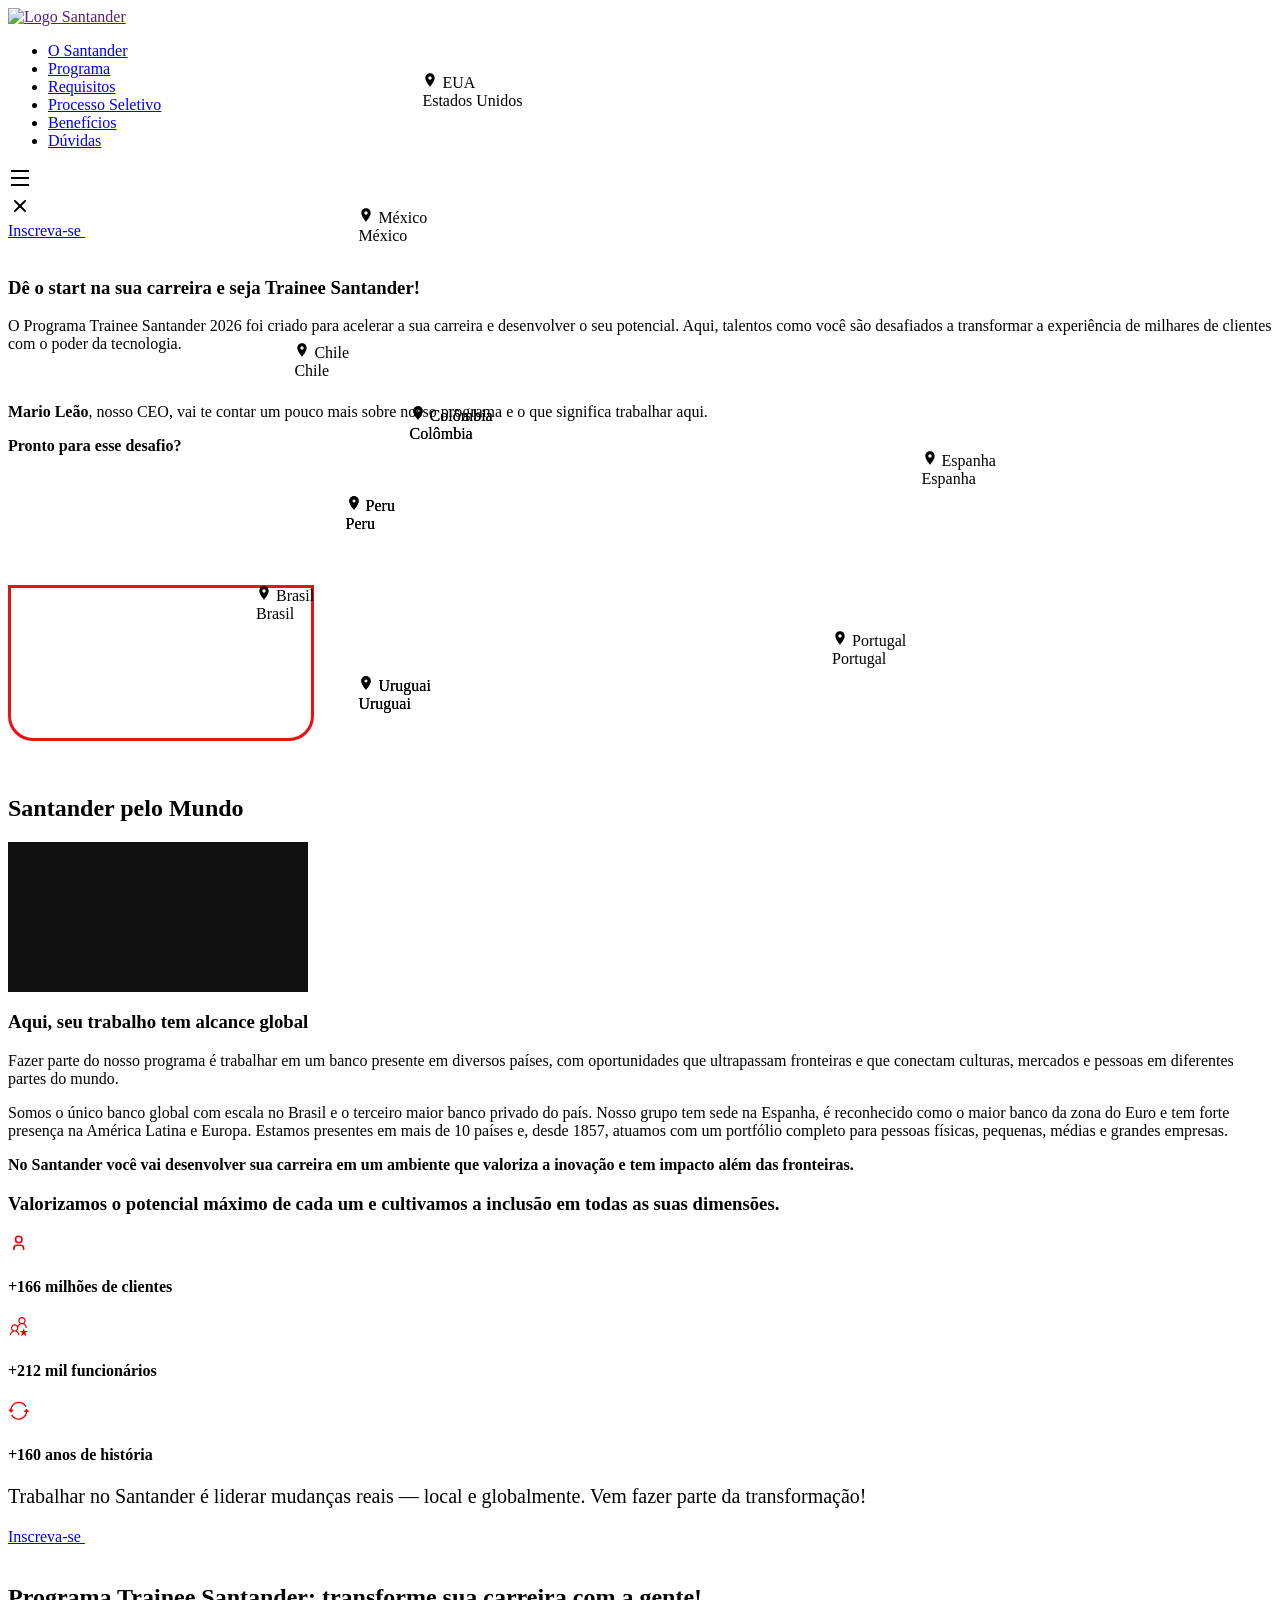
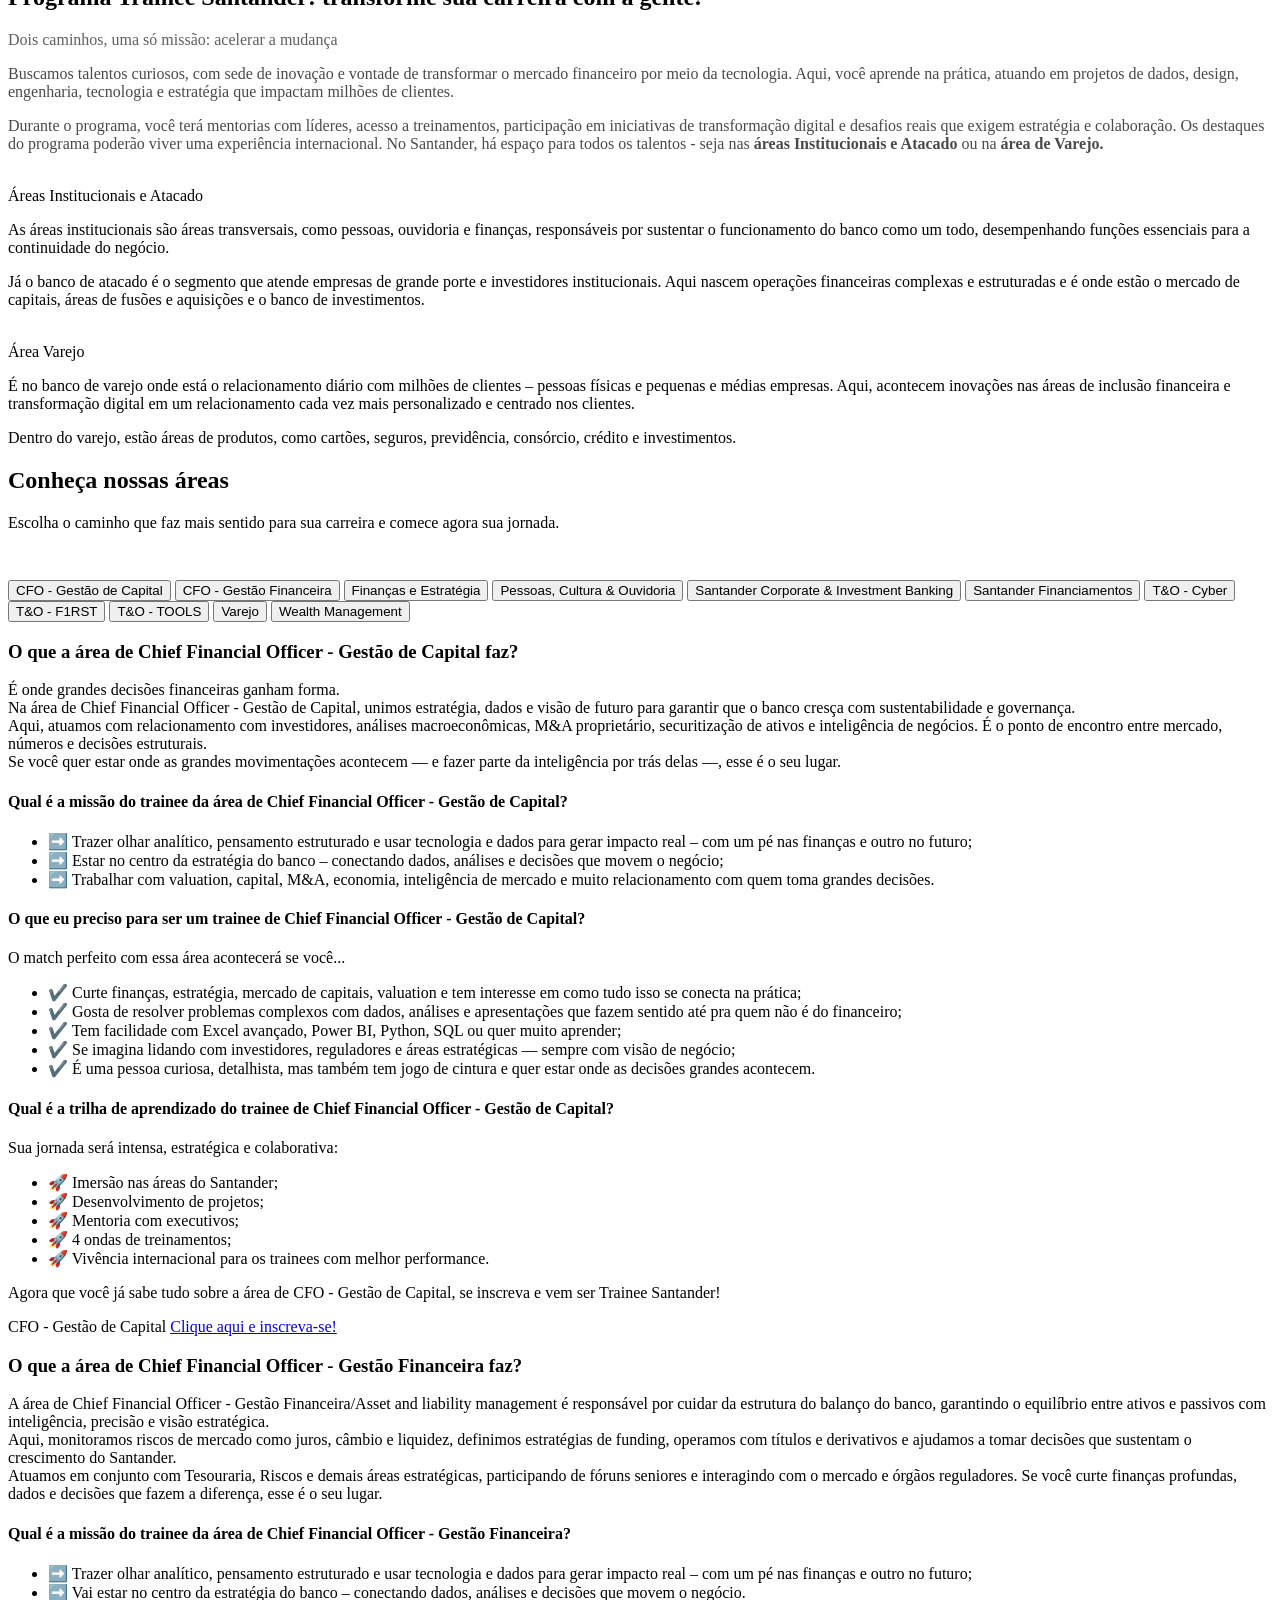
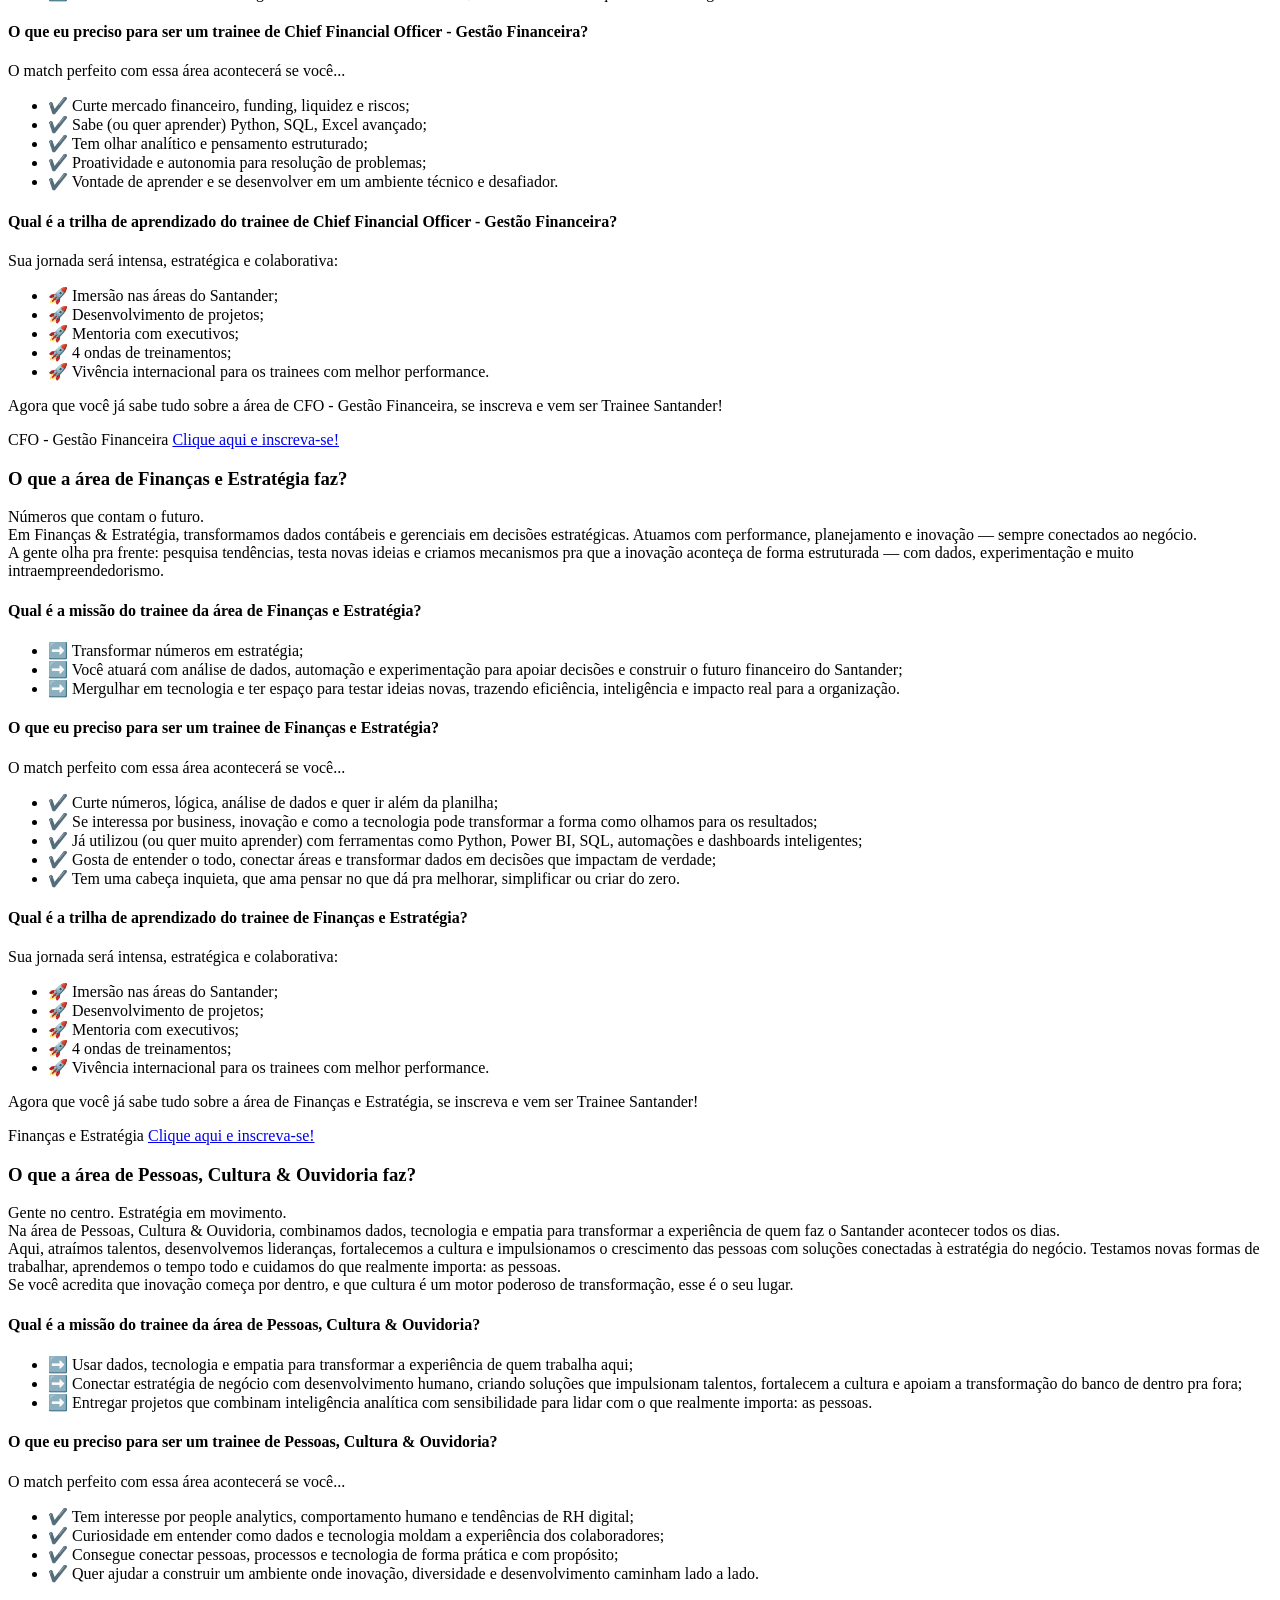
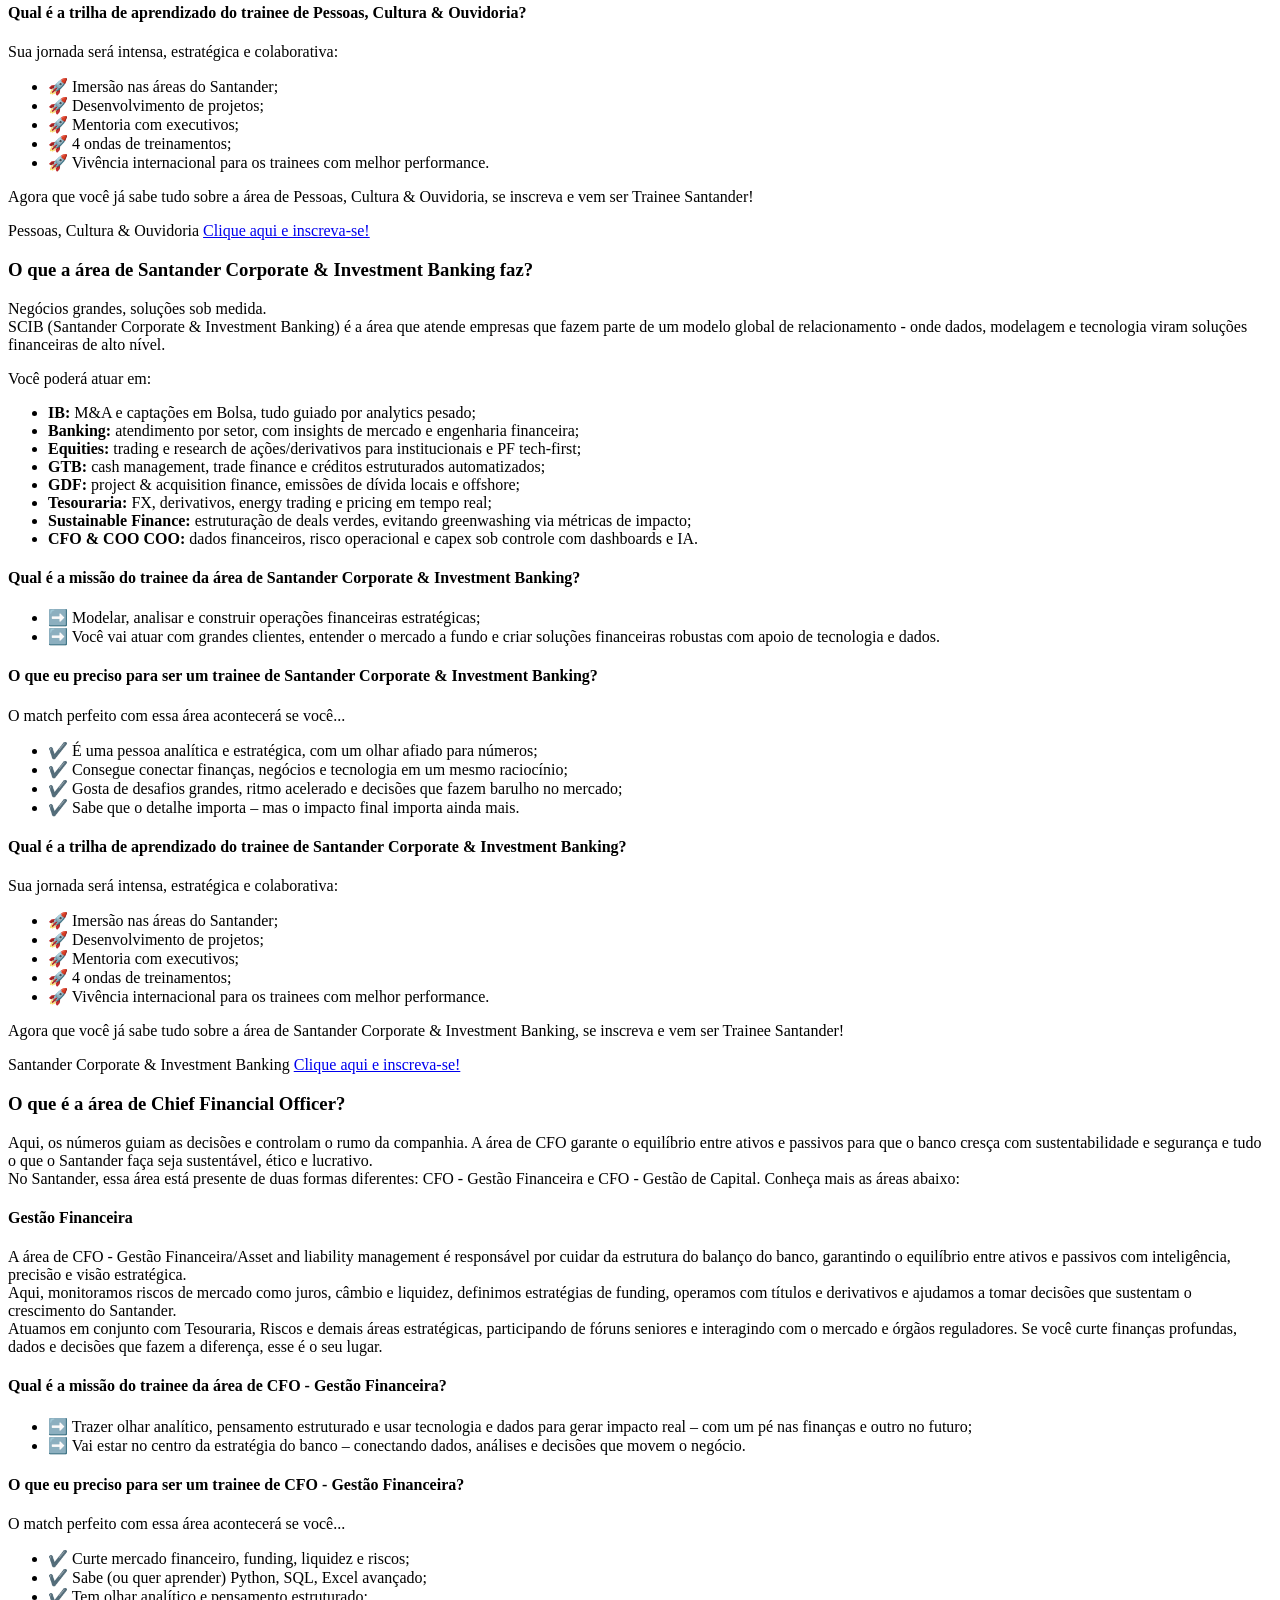
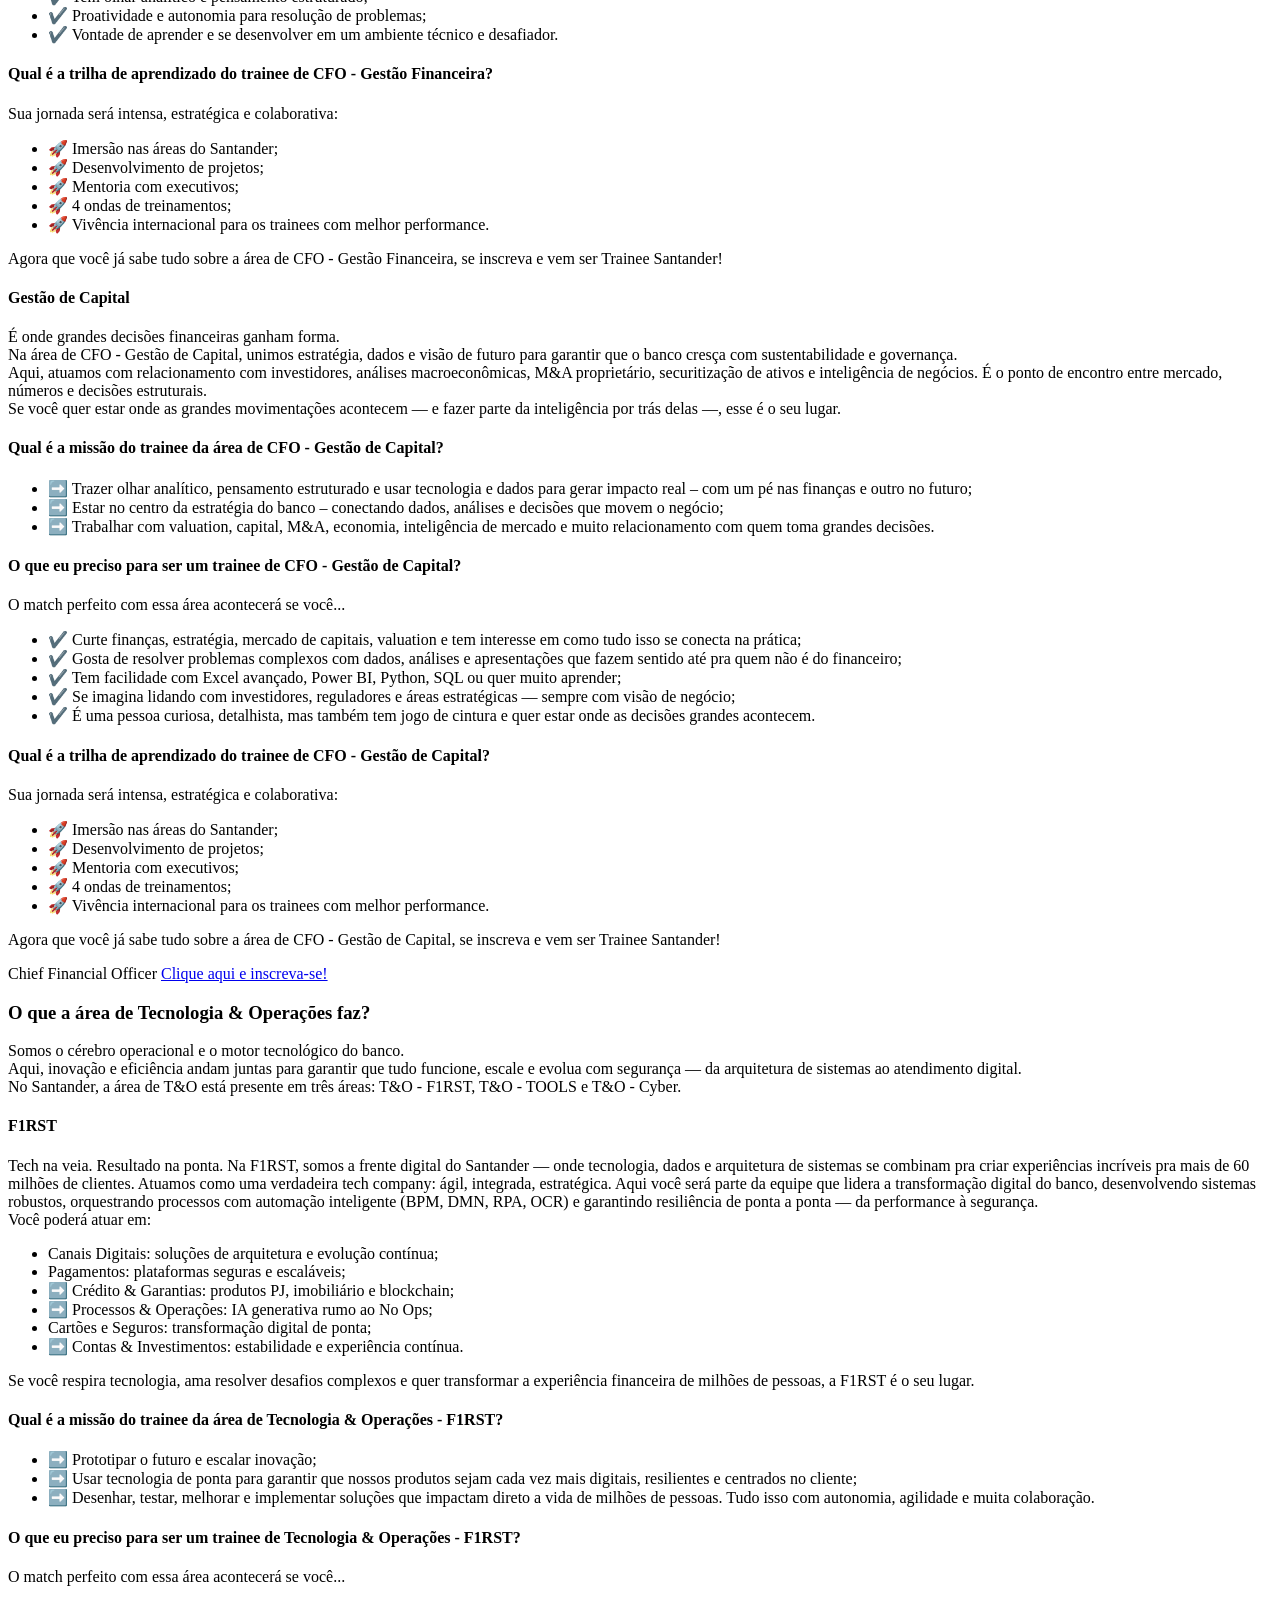
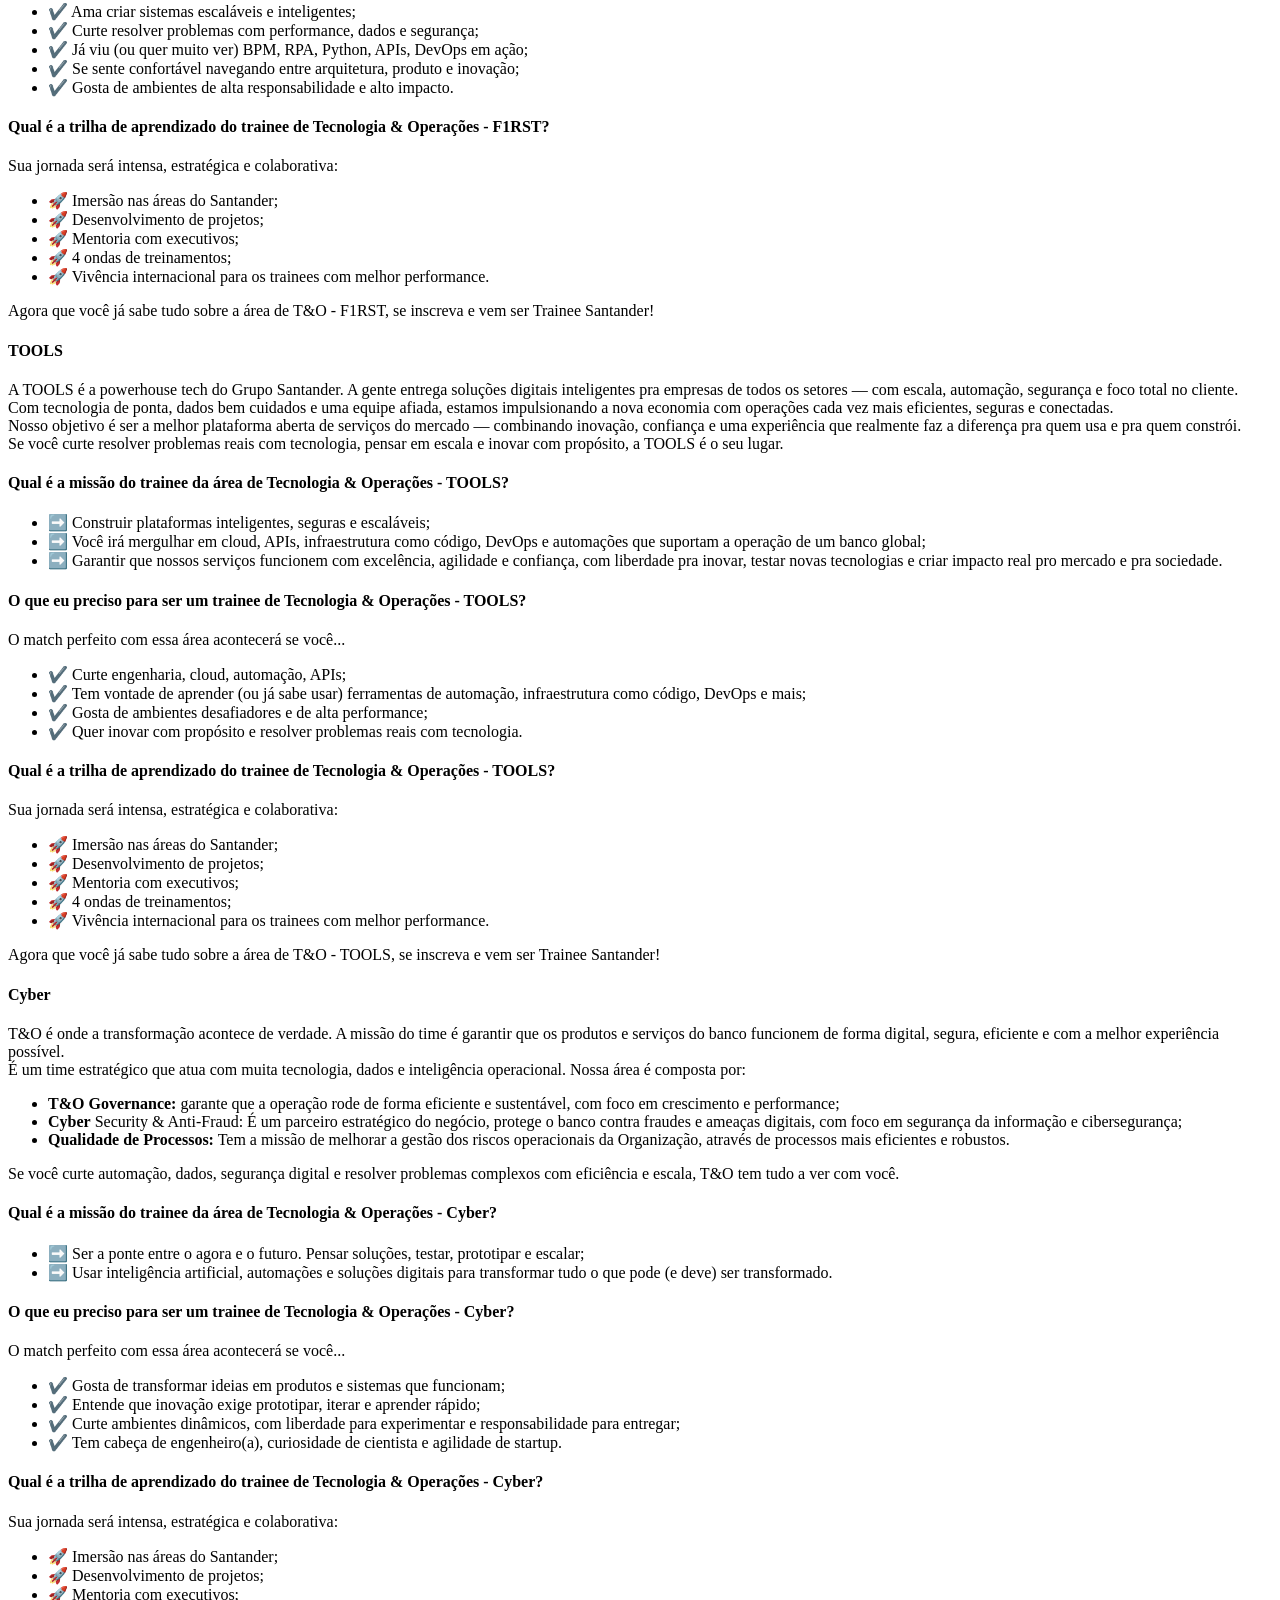
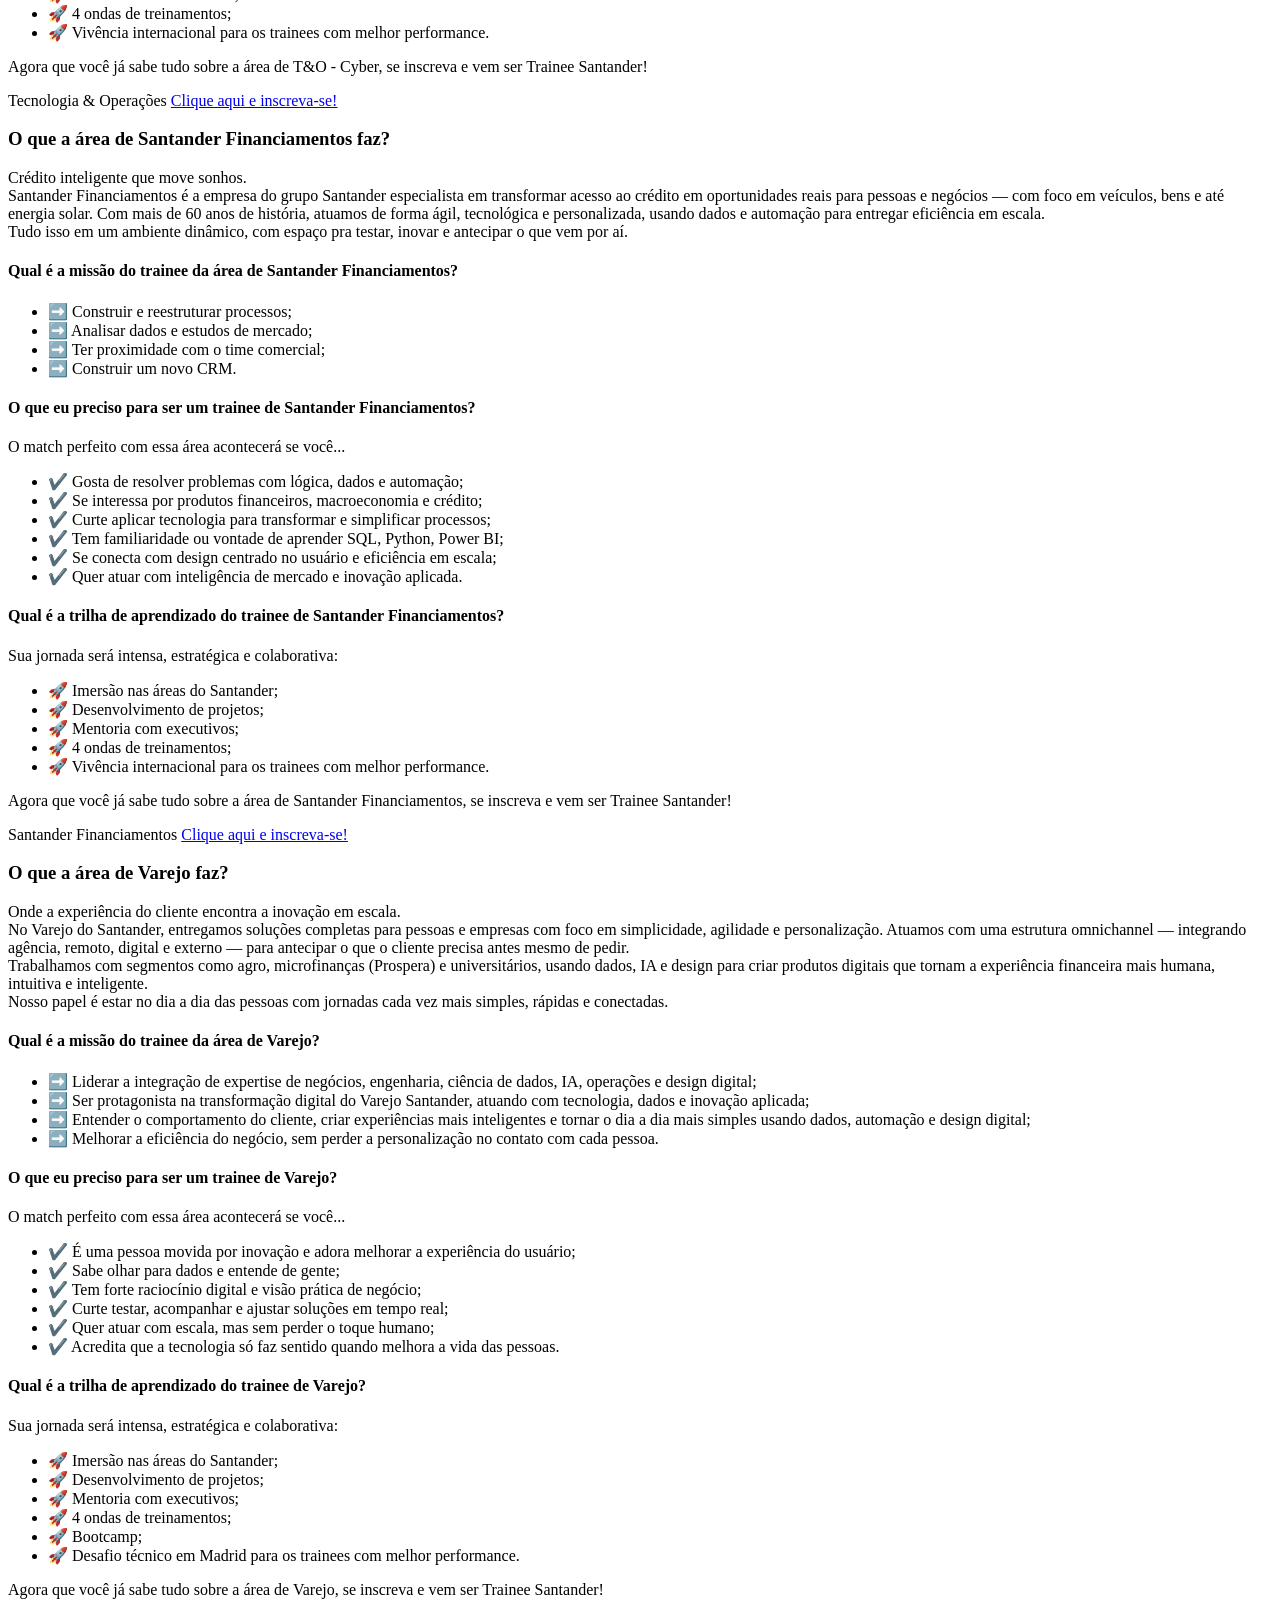
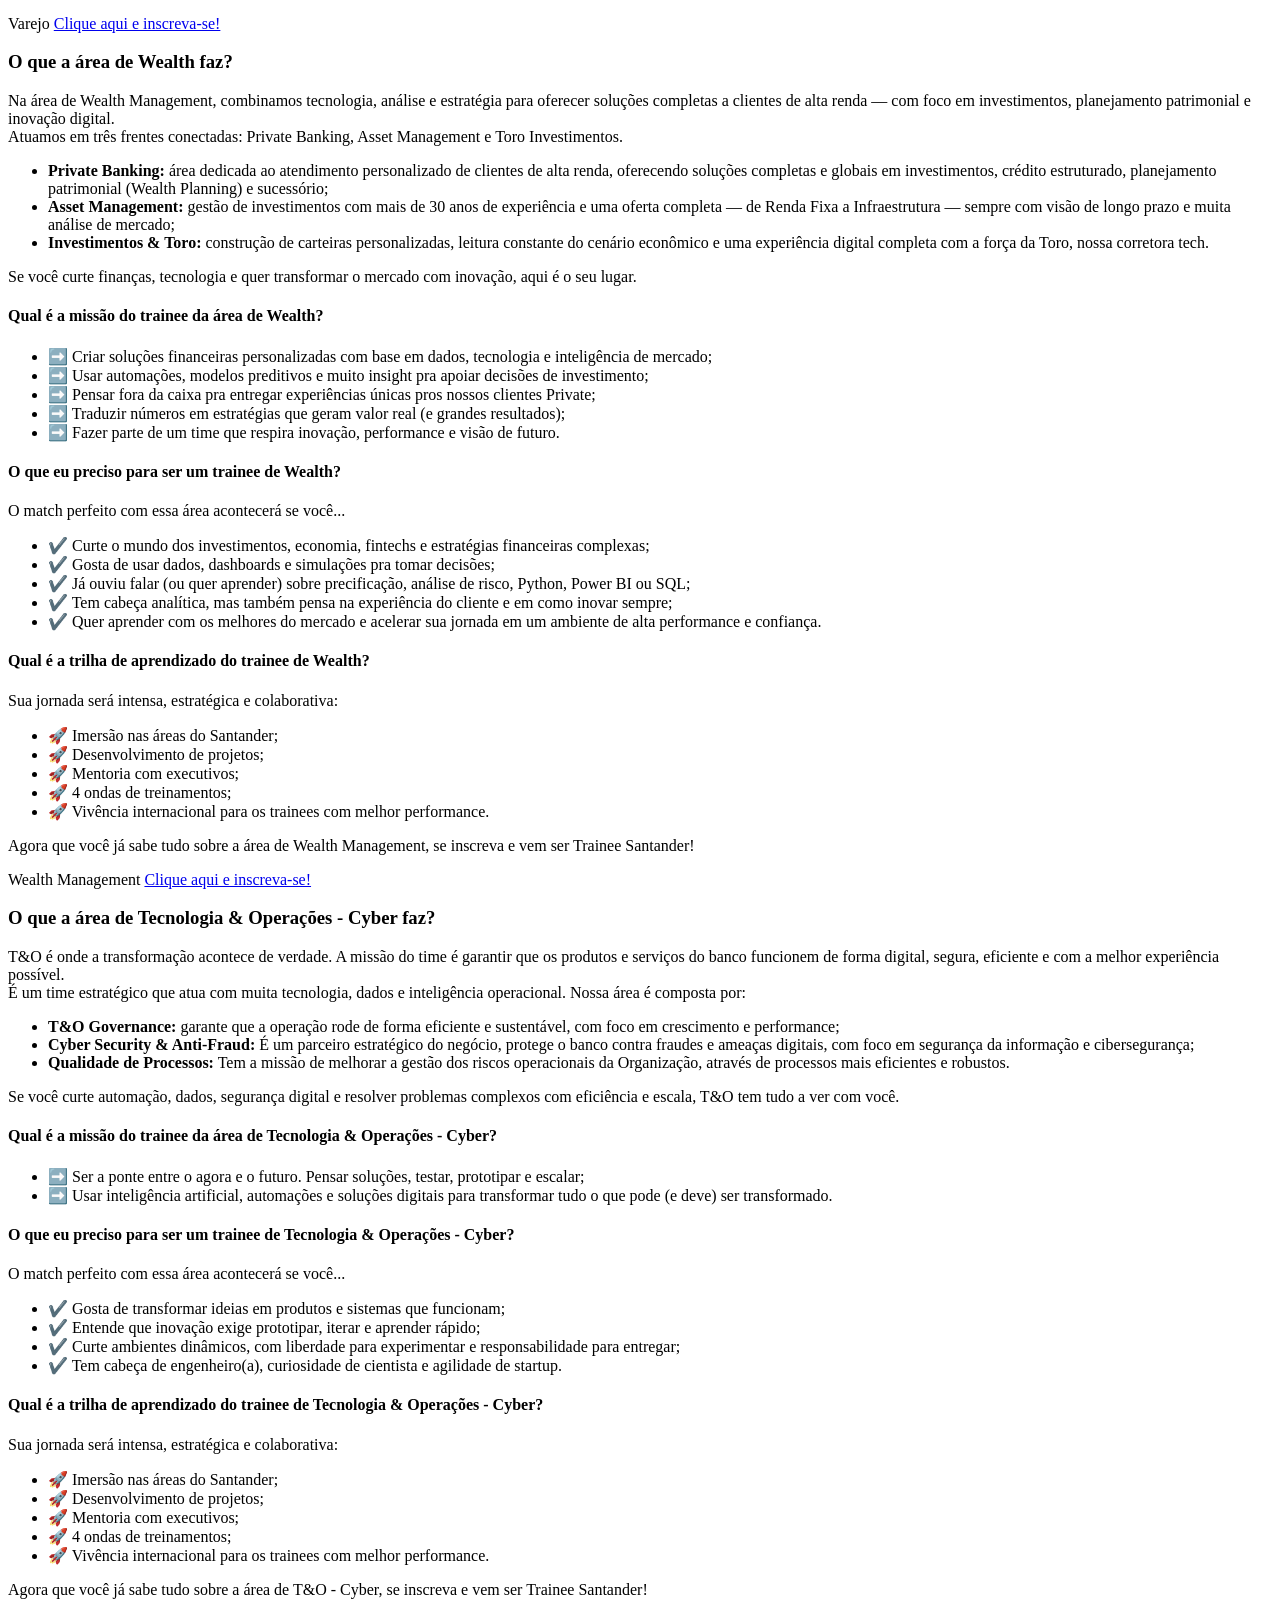
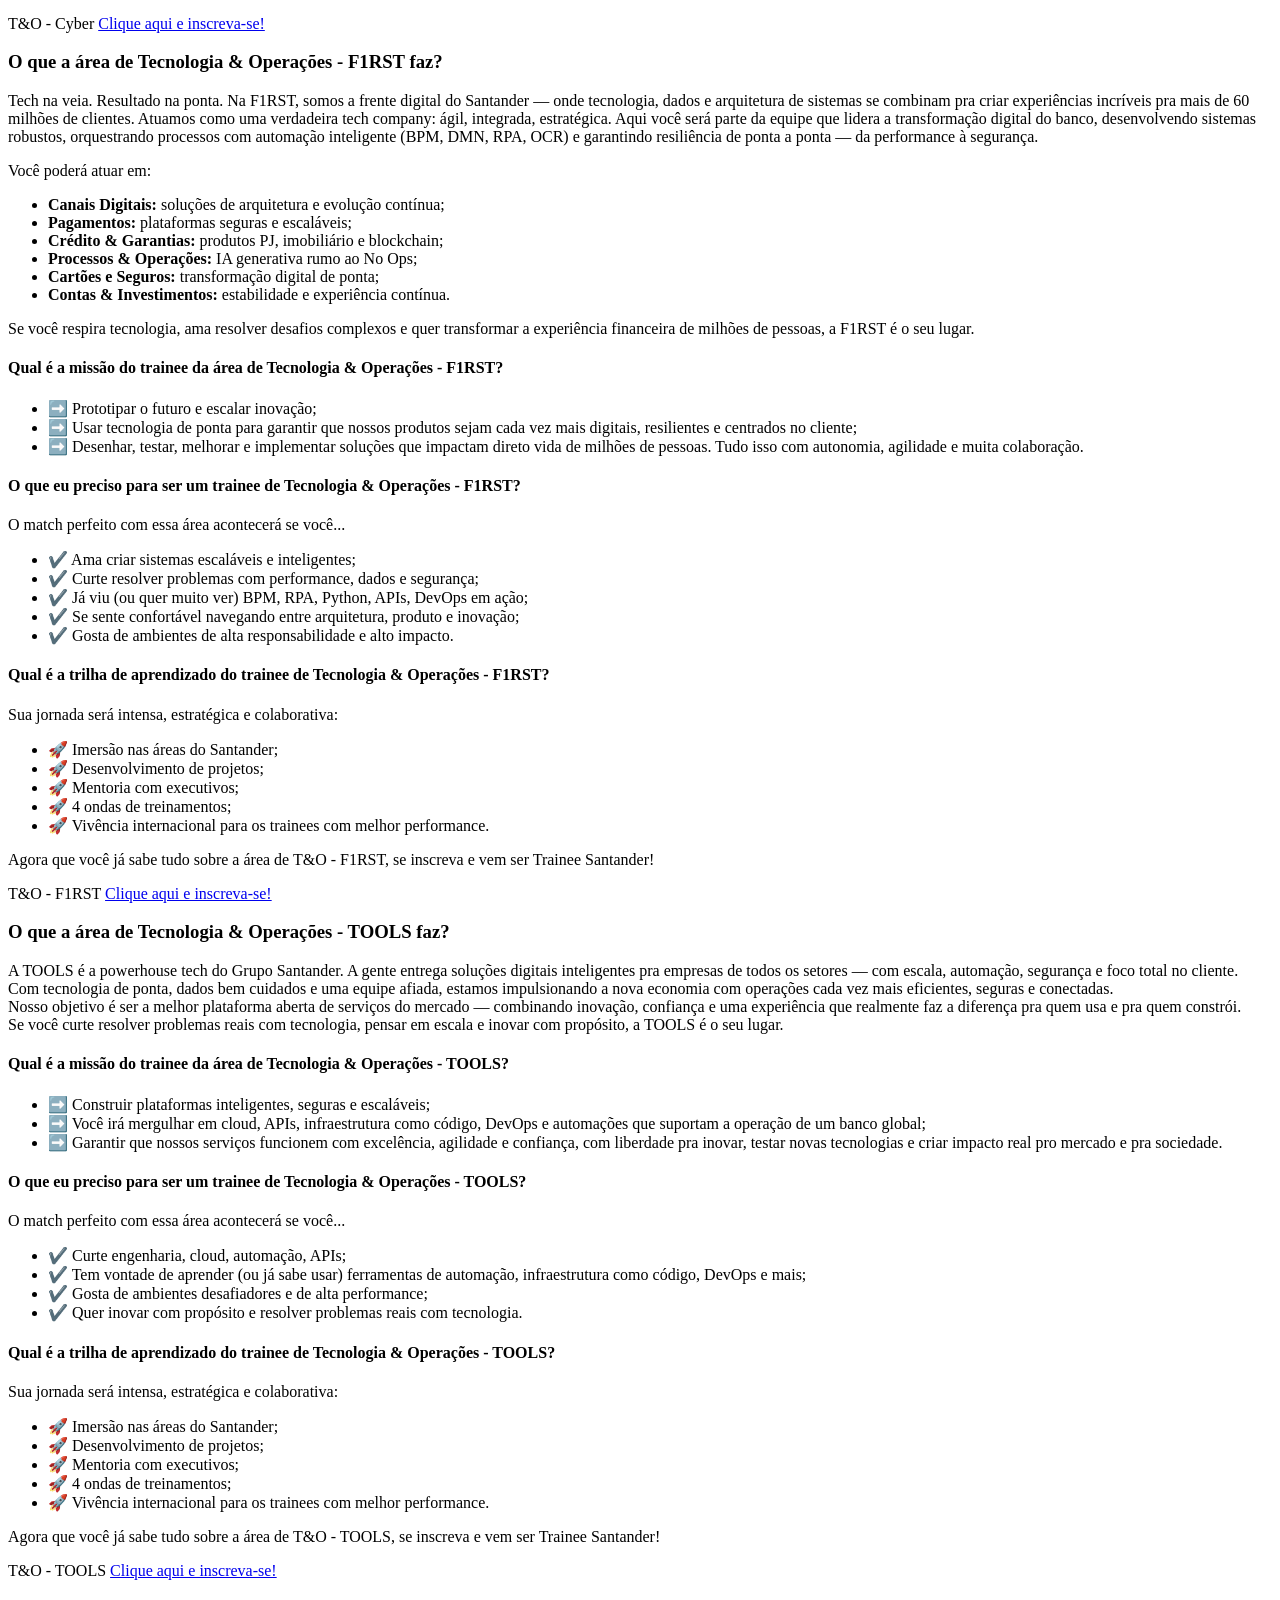
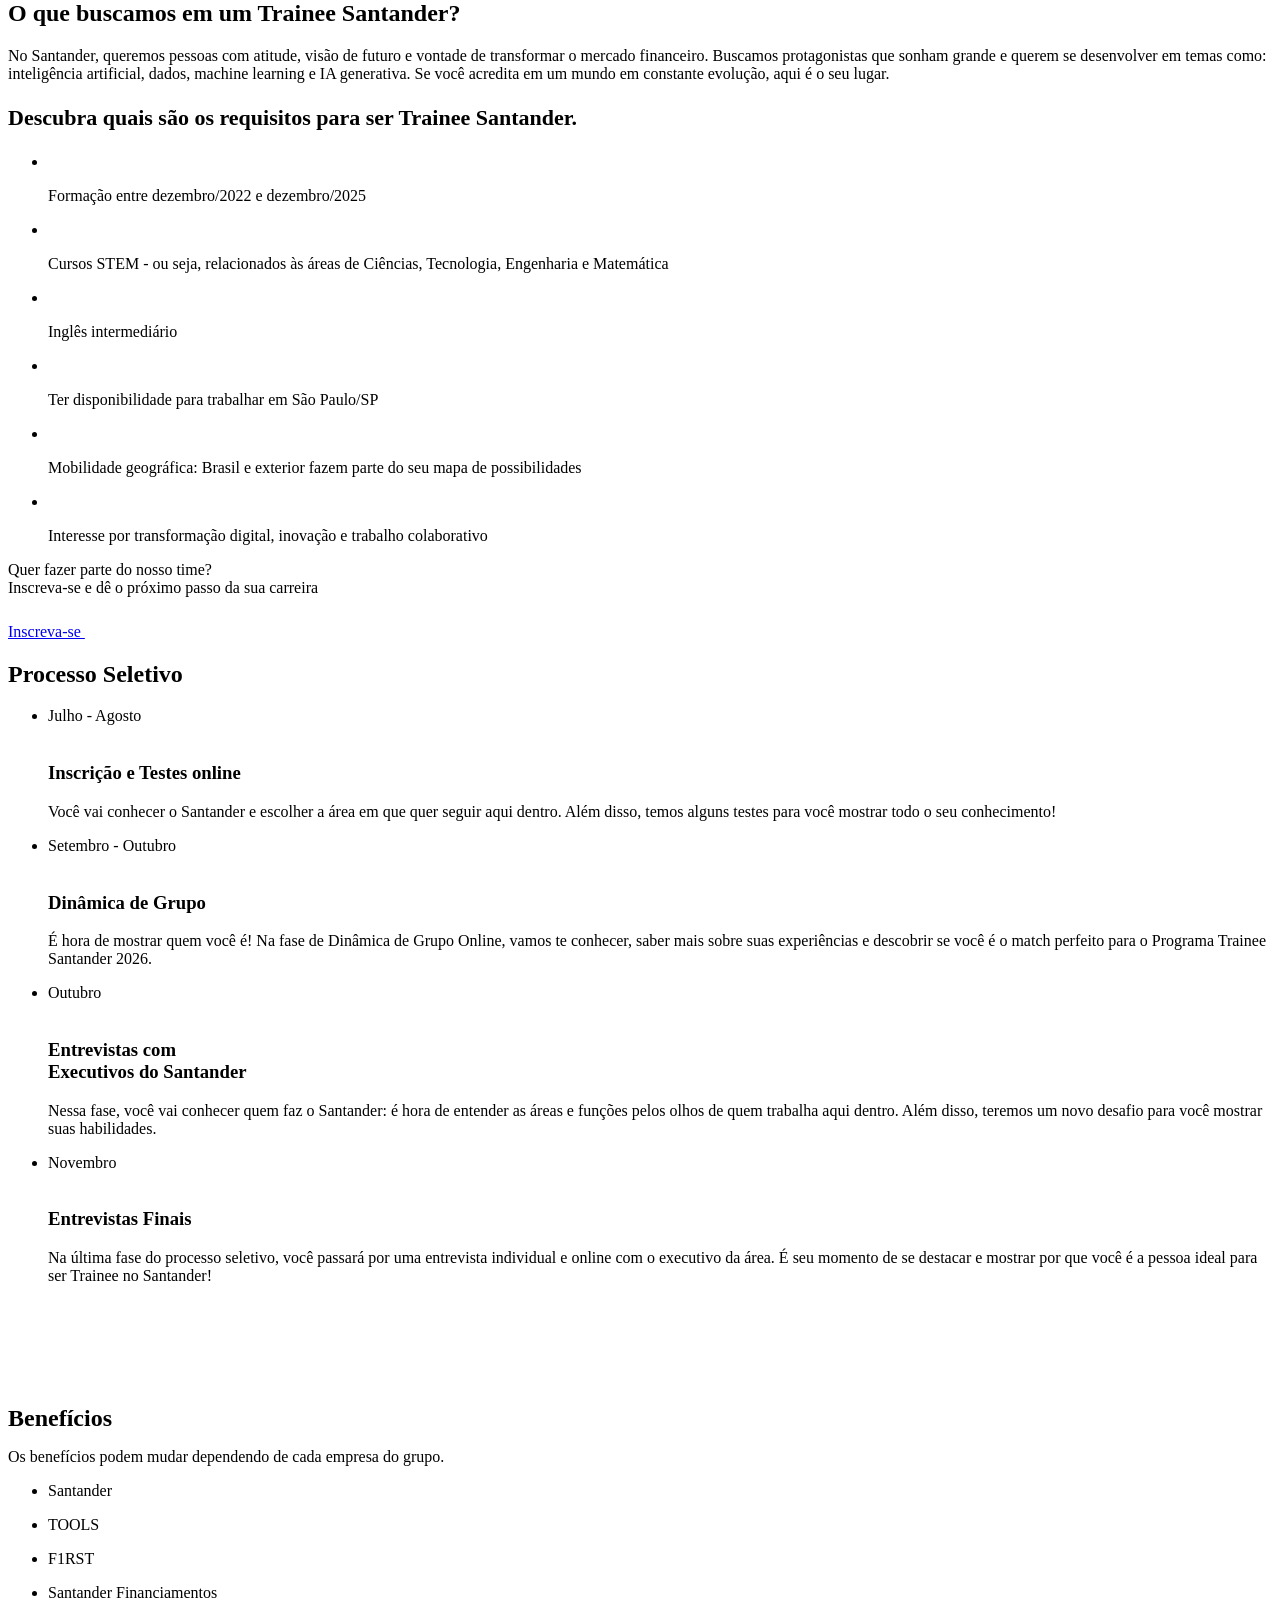
==== commit a221f3f9: "Add files via upload" ====
--- a/index.html
+++ b/index.html
@@ -4,25 +4,35 @@
     <meta charset="UTF-8">
     <meta http-equiv="X-UA-Compatible" content="IE=edge">
     <meta name="viewport" content="width=device-width, initial-scale=1.0">
-    <title>Santander | Programa de Trainee 2025</title>
+    <title>Programa de Trainee 2026 - Santander</title>
+    <link rel="icon" type="image/svg+xml" href="images/favicon.svg">
     <link rel="stylesheet" href="css/style.css">
     <link rel="stylesheet" href="css/plugins.css">
+
+    <!-- MFE Cookies - Santander Hotsite -->
+    <script>
+        window.document.cms_url = "https://esbapi.santander.com.br"; 
+        window.document.appKey = "ecdee2005f8e013aca7f005056a18e37"; //
+        window.document.cms_staging = false;
+    </script>
 
     <!-- Open Graph / Facebook -->
     <meta property="og:type" content="website">
     <meta property="og:url" content="https://www.ciadetalentos.com.br/traineesantander/">
-    <meta property="og:title" content="Santander | Programa de Trainee 2025">
+    <meta property="og:title" content="Santander | Programa de Trainee 2026">
     <meta property="og:description" content='Acelerar sua carreira com vivência global. Inscreva-se já.'>
     <meta property="og:image" content="https://www.ciadetalentos.com.br/traineesantander/images/og-image.png">
 
     <meta property="twitter:card" content="summary_large_image">
     <meta property="twitter:url" content="https://www.ciadetalentos.com.br/traineesantander/">
-    <meta property="twitter:title" content="Santander | Programa de Trainee 2025">
+    <meta property="twitter:title" content="Santander | Programa de Trainee 2026">
     <meta property="twitter:description" content='Acelerar sua carreira com vivência global. Inscreva-se já.'>
     <meta property="twitter:image" content="https://www.ciadetalentos.com.br/traineesantander/images/og-image.png">
 
+   
+
     <!-- Facebook Pixel Code -->
-    <script>
+    <!-- <script>
     !function(f,b,e,v,n,t,s)
     {if(f.fbq)return;n=f.fbq=function(){n.callMethod?
     n.callMethod.apply(n,arguments):n.queue.push(arguments)};
@@ -37,7 +47,7 @@
     <noscript>
     <img height="1" width="1"
     src="https://www.facebook.com/tr?id=434362712938352&amp;ev=PageView%20%20%20%20&amp;noscript=1"/>
-    </noscript>
+    </noscript> -->
     <!-- End Facebook Pixel Code -->
 
     <!-- Google Tag Manager -->
@@ -45,33 +55,33 @@
     new Date().getTime(),event:'gtm.js'});var f=d.getElementsByTagName(s)[0],
     j=d.createElement(s),dl=l!='dataLayer'?'&l='+l:'';j.async=true;j.src=
     'https://www.googletagmanager.com/gtm.js?id='+i+dl;f.parentNode.insertBefore(j,f);
-    })(window,document,'script','dataLayer','GTM-MB384FD');</script>
+    })(window,document,'script','dataLayer','GTM-THV465P');</script>
     <!-- End Google Tag Manager -->
 
-    <!--ASSISTA TECNOLOGIA IMPORTS-->
-    <script>(function(){ var s = document.createElement('script'); var h = document.querySelector('head') || document.body; s.charset="UTF-8"; s.src = 'https://cdn.assistive.com.br/plugin/AssistiveWebPlugin.js'; s.async = true; s.onload = function(){ assistive.init({});}; h.appendChild(s); })(); </script>
 </head>
 <body>
     <!-- Google Tag Manager (noscript) -->
-    <noscript><iframe src="https://www.googletagmanager.com/ns.html?id=GTM-MB384FD"
+    <noscript><iframe src="https://www.googletagmanager.com/ns.html?id=GTM-THV465P"
     height="0" width="0" style="display:none;visibility:hidden"></iframe></noscript>
     <!-- End Google Tag Manager (noscript) -->
+     
     <header id="main-header" class="position-sticky top-0 shadow z-3">
         <div class="bg-white py-4">
             <div class="container">
-                <div class="row">
+                <div class="row" style="justify-content: space-around;">
                     <div class="col-7 col-md-2 d-flex align-items-center">
-                        <a href="https://ciadetalentos.com.br/">
-                            <img src="images/logo.png" class="img-fluid" alt="Logo Santander">
+                        <a href="">
+                            <img src="images/logo.svg" class="img-fluid" alt="Logo Santander">
                         </a>
                     </div>
-                    <div class="col-5 col-md-10 col-xl-7 col-xxl-8 d-flex align-items-center justify-content-end">
-                        <ul class="header-nav list-unstyled m-0 px-3">
-                            <li><a href="#programa" class="item-list tm-tracking" data-categoria="Navegação" data-rotulo="O Programa Menu" data-acao="Clique sessão o programa no menu">Sobre o programa</a></li>
-                            <li><a href="#pre-requisitos" class="item-list tm-tracking" data-categoria="Navegação" data-rotulo="Pré Requisitos Menu" data-acao="Clique sessão pré requisitos no menu">Pré-requisitos</a></li>
+                    <div class="col-5 col-md-10 col-xl-7 col-xxl-7 d-flex align-items-center justify-content-end" style="padding-right: 0px;">
+                        <ul class="header-nav list-unstyled m-0 px-3" style="margin-right: 0 !important; padding-right: 0 !important;">
+                            <li><a href="#sobre" class="item-list tm-tracking" data-categoria="Navegação" data-rotulo="Sobre a empresa Menu" data-acao="Clique sessão sobre a empresa no menu">O Santander</a></li>
+                            <li><a href="#programa" class="item-list tm-tracking" data-categoria="Navegação" data-rotulo="O Programa Menu" data-acao="Clique sessão o programa no menu">Programa</a></li>
+                            <li><a href="#pre-requisitos" class="item-list tm-tracking" data-categoria="Navegação" data-rotulo="Pré Requisitos Menu" data-acao="Clique sessão pré requisitos no menu">Requisitos</a></li>
                             <li><a href="#processo" class="item-list tm-tracking" data-categoria="Navegação" data-rotulo="Processo Seletivo Menu" data-acao="Clique sessão processo seletivo menu">Processo Seletivo</a></li>
                             <li><a href="#beneficios" class="item-list tm-tracking" data-categoria="Navegação" data-rotulo="Beneficios Menu" data-acao="Clique sessão benefícios no menu">Benefícios</a></li>
-                            <li><a href="#sobre" class="item-list tm-tracking" data-categoria="Navegação" data-rotulo="Sobre a empresa Menu" data-acao="Clique sessão sobre a empresa no menu">Sobre o Santander</a></li>
+                            <li><a href="#faq" class="item-list tm-tracking" data-categoria="Navegação" data-rotulo="Perquntas frenquentes" data-acao="Clique sessãoPerguntas Frequentes no menu">Dúvidas</a></li>
                         </ul>
                         <div class="btns">
                             <div class="open" id="js-open">
@@ -82,11 +92,11 @@
                             </div>
                         </div>
                     </div>
-                    <div class="col-md-3 col-xxl-2 align-items-center d-flex btn-inscreva">
-                        <a href="http://vagas.com.br/v2662582" target="_blank" class="btn-big-red tm-tracking" data-categoria="Inscrição" data-rotulo="Inscrição no menu" data-acao="Clique na inscrição no menu">
+                    <div class="col-md-3 col-xxl-3 align-items-center d-flex btn-inscreva" style="justify-content: center !important;">
+                        <a href="https://www.universia.net/br/home" target="_blank" class="btn-big-red tm-tracking" data-categoria="Inscrição" data-rotulo="Inscrição no menu" data-acao="Clique na inscrição no menu">
                             Inscreva-se
                             <img src="images/subscribe.svg" alt="">
-                            <img src="https://ca.talent.com/tracker/img-pixel.php?tracker=globeats">
+                            <!-- <img src="https://ca.talent.com/tracker/img-pixel.php?tracker=globeats"> -->
                         </a>
                     </div>
                 </div>
@@ -97,31 +107,42 @@
     <main id="santander-trainee">
         <section class="s-hero overflow-hidden">
             <picture>
-                <source type="image/png" media="(max-width: 767px)" srcset="images/hero-mobile.png" />
-                <img src="images/hero.png" class="d-block mx-auto w-100" alt="Programa de trainee santander aqui sua chama transforma">
+                <source type="image/png" media="(max-width: 767px)" srcset="images/hero-mobile.jpg" />
+                <img src="images/hero.jpg" class="d-block mx-auto w-100" alt="Programa de trainee santander aqui sua chama transforma">
             </picture>
         </section>
 
         <section class="s-about">
-            <div class="container">
-                <div class="row">
-                    <div class="col-md-6">
-                        <h2 class="text-uppercase text-center text-md-end"
+            <div class="container container-full">
+                <div class="row text-s-about" style="align-items: center;">
+                    <div class="col-md-6 title-container">
+                        <h3 class="responsive-title title-offset"
                             data-aos="fade-right"
-                            data-aos-offset="300"
+                            data-aos-offset="100"
                             data-aos-delay="0"
                             data-aos-duration="300"
                         >
-                            Sua Jornada no Programa Trainee Santander 2025 começa aqui!
-                        </h2>
+                                Dê o start na sua
+                                carreira e seja
+                                Trainee Santander!
+                        </h3>
                     </div>
-                    <div class="col-md-6">
-                        <div class="text-about text-center text-md-start mx-auto mx-md-0">
-                            <p>
-                                Este hotsite foi preparado para você conhecer mais sobre o Santander e o nosso Programa de Trainee.
+                    <div class="col-md-6 paragraph-container">
+                        <div class="text-about text-center text-md-start text-width"
+                            data-aos="fade-left"
+                            data-aos-offset="100"
+                            data-aos-delay="0"
+                            data-aos-duration="300"
+                        >
+                            <p class="responsive-paragraph no-margin-bottom">
+                                O Programa Trainee Santander 2026 foi criado para acelerar a sua carreira e desenvolver o seu potencial. Aqui, talentos como você são desafiados a transformar a experiência de milhares de clientes com o poder da tecnologia.
                             </p>
-                            <p>
-                                Antes de começar, nosso CEO, <span>Mario Leão</span>, gostaria de dar um recado para você.
+                            <br />
+                            <p class="responsive-paragraph">
+                                <strong>Mario Leão</strong>, nosso CEO, vai te contar um pouco mais sobre nosso programa e o que significa trabalhar aqui.
+                            </p>
+                            <p class="responsive-paragraph no-margin-bottom">
+                                <strong>Pronto para esse desafio?</strong>
                             </p>
                         </div>
                     </div>
@@ -129,115 +150,1245 @@
             </div>
         </section>
 
-        <section class="s-video-top">
+        <section class="s-video-top" style="margin-top: 80px; margin-bottom: 50px;">
             <div class="container">
-                <div class="row">
+                <div class="row" style="justify-content: center;">
                     <div class="col-12 col-md-6">
                         <div class="video-yt"
                             data-aos="fade-up"
-                            data-aos-offset="300"
+                            data-aos-offset="100"
                             data-aos-delay="0"
                             data-aos-duration="300"
                         >   
-                            <iframe src="https://www.youtube.com/embed/4HG8YEUGVxY" title="YouTube video player" frameborder="0" allow="accelerometer; autoplay; clipboard-write; encrypted-media; gyroscope; picture-in-picture; web-share" allowfullscreen></iframe>
+                            <iframe
+                            
+                            style="border: 3px solid #e91112;
+                            border-radius: 0px 0px 25px 25px;
+                            margin-top: 50px;"
+                             src="https://www.youtube.com/embed/XAIgoY8nX1M"
+                              title="YouTube video player"
+                               frameborder="0"
+                             allow="accelerometer; autoplay; clipboard-write; encrypted-media; gyroscope; picture-in-picture; web-share" allowfullscreen></iframe>
                         </div>
                     </div>
                 </div>
             </div>
         </section>
 
-        <section class="s-program" id="programa">
+        <section class="s-santander" id="sobre">
             <div class="container">
-                <div class="row align-items-center">
-                    <div class="col-md-7">
-                        <div class="box-line"
+                <h2 class="header-title mb-5"
+                    data-aos="fade-up"
+                    data-aos-offset="100"
+                    data-aos-delay="0"
+                    data-aos-duration="300"
+                >
+                    Santander pelo Mundo
+                </h2>
+
+                <div class="row video-section-with-border">
+                    <div class="col-12 col-md-6" style="display: flex; align-items: center;">
+                        <div
                             data-aos="fade-right"
-                            data-aos-offset="300"
+                            data-aos-offset="100"
                             data-aos-delay="0"
                             data-aos-duration="300"
                         >
-                            <h2>NO PROGRAMA TRAINEE SANTANDER, SUA CHAMA TRANSFORMA!</h2>
+                            <div class="image-size position-relative" style="background-color: #121111; overflow: hidden; margin: 0; padding: 0; border: none;">
+                                <video class="w-100" autoplay muted loop playsinline style="display: block; margin: 0; padding: 0; border: none; vertical-align: top; mix-blend-mode: lighten;">
+                                    <source src="images/video-sant.mp4" type="video/mp4">
+                                    Seu navegador não suporta o elemento de vídeo.
+                                </video>
+                                
+                                <!-- Tooltips sobre o vídeo -->
+                                <div class="video-tooltip tooltip-inverted" style="position: absolute; top: 70%; left: 65%;" data-country="portugal">
+                                    <div class="tooltip-marker">
+                                        <div class="tooltip-dot">
+                                            <svg width="16" height="16" viewBox="0 0 24 24" fill="currentColor">
+                                                <path d="M12 2C8.13 2 5 5.13 5 9c0 5.25 7 13 7 13s7-7.75 7-13c0-3.87-3.13-7-7-7zm0 9.5c-1.38 0-2.5-1.12-2.5-2.5s1.12-2.5 2.5-2.5 2.5 1.12 2.5 2.5-1.12 2.5-2.5 2.5z"/>
+                                            </svg>
+                                            Portugal
+                                        </div>
+                                        <div class="tooltip-content">
+                                            <div class="tooltip-header">Portugal</div>
+                                          
+                                        </div>
+                                    </div>
+                                </div>
+                                
+                                <div class="video-tooltip" style="position: absolute; top: 50%; left: 72%;" data-country="espanha">
+                                    <div class="tooltip-marker">
+                                        <div class="tooltip-dot">
+                                            <svg width="16" height="16" viewBox="0 0 24 24" fill="currentColor">
+                                                <path d="M12 2C8.13 2 5 5.13 5 9c0 5.25 7 13 7 13s7-7.75 7-13c0-3.87-3.13-7-7-7zm0 9.5c-1.38 0-2.5-1.12-2.5-2.5s1.12-2.5 2.5-2.5 2.5 1.12 2.5 2.5-1.12 2.5-2.5 2.5z"/>
+                                            </svg>
+                                            Espanha
+                                        </div>
+                                        <div class="tooltip-content">
+                                            <div class="tooltip-header">Espanha</div>
+                                        
+                                        </div>
+                                    </div>
+                                </div>
+                                
+                                <div class="video-tooltip tooltip-inverted" style="position: absolute; top: 8%; left: 53%;" data-country="reino-unido">
+                                    <div class="tooltip-marker">
+                                        <div class="tooltip-dot">
+                                            <svg width="16" height="16" viewBox="0 0 24 24" fill="currentColor">
+                                                <path d="M12 2C8.13 2 5 5.13 5 9c0 5.25 7 13 7 13s7-7.75 7-13c0-3.87-3.13-7-7-7zm0 9.5c-1.38 0-2.5-1.12-2.5-2.5s1.12-2.5 2.5-2.5 2.5 1.12 2.5 2.5-1.12 2.5-2.5 2.5z"/>
+                                            </svg>
+                                            Reino Unido
+                                        </div>
+                                    
+                                    </div>
+                                </div>
+                                <div class="video-tooltip tooltip-inverted" style="position: absolute; top: 23%; left: 63%;" data-country="alemanha">
+                                    <div class="tooltip-marker">
+                                        <div class="tooltip-dot">
+                                            <svg width="16" height="16" viewBox="0 0 24 24" fill="currentColor">
+                                                <path d="M12 2C8.13 2 5 5.13 5 9c0 5.25 7 13 7 13s7-7.75 7-13c0-3.87-3.13-7-7-7zm0 9.5c-1.38 0-2.5-1.12-2.5-2.5s1.12-2.5 2.5-2.5 2.5 1.12 2.5 2.5-1.12 2.5-2.5 2.5z"/>
+                                            </svg>
+                                           Alemanha
+                                        </div>
+                                        
+                                    </div>
+                                </div>
+                                
+                                <div class="video-tooltip tooltip-inverted" style="position: absolute; top: 8%; left: 33%;" data-country="eua">
+                                    <div class="tooltip-marker">
+                                        <div class="tooltip-dot">
+                                            <svg width="16" height="16" viewBox="0 0 24 24" fill="currentColor">
+                                                <path d="M12 2C8.13 2 5 5.13 5 9c0 5.25 7 13 7 13s7-7.75 7-13c0-3.87-3.13-7-7-7zm0 9.5c-1.38 0-2.5-1.12-2.5-2.5s1.12-2.5 2.5-2.5 2.5 1.12 2.5 2.5-1.12 2.5-2.5 2.5z"/>
+                                            </svg>
+                                            EUA
+                                        </div>
+                                        <div class="tooltip-content">
+                                            <div class="tooltip-header">Estados Unidos</div>
                         
-                            <div class="content">
-                                <p>
-                                    O programa Trainee Santander 2025 é para <strong>pessoas com iniciativa, curiosas,</strong> que buscam <strong>inovação</strong> e <strong>oportunidades</strong> constantes de transformar a experiência que o mercado financeiro proporciona para os seus clientes. Se você tem vontade de aprender continuamente, colaborar e crescer em um ambiente diverso e inclusivo, participe.
-                                </p>
-                                <p>
-                                    Como um Trainee Santander, você fará parte de <strong>projetos relevantes</strong>, contará com uma <strong>jornada de conhecimento composta pelas mais novas tendências e irá interagir com as pessoas das mais diversas áreas e negócios.</strong>
-                                </p>
-                                <p>
-                                    O nosso programa tem <strong>duração de 18 meses</strong>, incluindo <strong>job rotation</strong> para você viver, na prática, experiências que complementarão o seu crescimento.
-                                </p>
-                                <p>
-                                    Mas isso não é tudo: <strong class="color-red">os trainees que se destacarem, terão a oportunidade de participar de uma experiência internacional a ser definida ao longo dos meses do Programa.</strong>
-                                </p>
+                                        </div>
+                                    </div>
+                                </div>
+                                
+                                <div class="video-tooltip tooltip-inverted" style="position: absolute; top: 23%; left: 28%;" data-country="mexico">
+                                    <div class="tooltip-marker">
+                                        <div class="tooltip-dot">
+                                            <svg width="16" height="16" viewBox="0 0 24 24" fill="currentColor">
+                                                <path d="M12 2C8.13 2 5 5.13 5 9c0 5.25 7 13 7 13s7-7.75 7-13c0-3.87-3.13-7-7-7zm0 9.5c-1.38 0-2.5-1.12-2.5-2.5s1.12-2.5 2.5-2.5 2.5 1.12 2.5 2.5-1.12 2.5-2.5 2.5z"/>
+                                            </svg>
+                                            México
+                                        </div>
+                                        <div class="tooltip-content">
+                                            <div class="tooltip-header">México</div>
+                                        
+                                        </div>
+                                    </div>
+                                </div>
+                                
+                                <div class="video-tooltip" style="position: absolute; top: 65%; left: 20%;" data-country="brasil">
+                                    <div class="tooltip-marker">
+                                        <div class="tooltip-dot">
+                                            <svg width="16" height="16" viewBox="0 0 24 24" fill="currentColor">
+                                                <path d="M12 2C8.13 2 5 5.13 5 9c0 5.25 7 13 7 13s7-7.75 7-13c0-3.87-3.13-7-7-7zm0 9.5c-1.38 0-2.5-1.12-2.5-2.5s1.12-2.5 2.5-2.5 2.5 1.12 2.5 2.5-1.12 2.5-2.5 2.5z"/>
+                                            </svg>
+                                            Brasil
+                                        </div>
+                                        <div class="tooltip-content">
+                                            <div class="tooltip-header">Brasil</div>
+                                          
+                                        </div>
+                                    </div>
+                                </div>
+                                
+                                <div class="video-tooltip tooltip-inverted" style="position: absolute; top: 82%; left: 23%;" data-country="argentina">
+                                    <div class="tooltip-marker">
+                                        <div class="tooltip-dot">
+                                            <svg width="16" height="16" viewBox="0 0 24 24" fill="currentColor">
+                                                <path d="M12 2C8.13 2 5 5.13 5 9c0 5.25 7 13 7 13s7-7.75 7-13c0-3.87-3.13-7-7-7zm0 9.5c-1.38 0-2.5-1.12-2.5-2.5s1.12-2.5 2.5-2.5 2.5 1.12 2.5 2.5-1.12 2.5-2.5 2.5z"/>
+                                            </svg>
+                                            Argentina
+                                        </div>
+                                        <div class="tooltip-content">
+                                            <div class="tooltip-header">Argentina</div>
+                                          
+                                        </div>
+                                    </div>
+                                </div>
+                                 <div class="video-tooltip tooltip-inverted" style="position: absolute; top: 38%; left: 23%;" data-country="chile">
+                                    <div class="tooltip-marker">
+                                        <div class="tooltip-dot">
+                                            <svg width="16" height="16" viewBox="0 0 24 24" fill="currentColor">
+                                                <path d="M12 2C8.13 2 5 5.13 5 9c0 5.25 7 13 7 13s7-7.75 7-13c0-3.87-3.13-7-7-7zm0 9.5c-1.38 0-2.5-1.12-2.5-2.5s1.12-2.5 2.5-2.5 2.5 1.12 2.5 2.5-1.12 2.5-2.5 2.5z"/>
+                                            </svg>
+                                            Chile
+                                        </div>
+                                        <div class="tooltip-content">
+                                            <div class="tooltip-header">Chile</div>
+                                           
+                                        </div>
+                                    </div>
+                                </div>
+                                <div class="video-tooltip tooltip-inverted" style="position: absolute; top: 55%; left: 27%;" data-country="peru">
+                                    <div class="tooltip-marker">
+                                        <div class="tooltip-dot">
+                                            <svg width="16" height="16" viewBox="0 0 24 24" fill="currentColor">
+                                                <path d="M12 2C8.13 2 5 5.13 5 9c0 5.25 7 13 7 13s7-7.75 7-13c0-3.87-3.13-7-7-7zm0 9.5c-1.38 0-2.5-1.12-2.5-2.5s1.12-2.5 2.5-2.5 2.5 1.12 2.5 2.5-1.12 2.5-2.5 2.5z"/>
+                                            </svg>
+                                            Peru
+                                        </div>
+                                        <div class="tooltip-content">
+                                            <div class="tooltip-header">Peru</div>
+                                           
+                                        </div>
+                                    </div>
+                                </div>
+                                <div class="video-tooltip tooltip-inverted" style="position: absolute; top: 45%; left: 32%;" data-country="colombia">
+                                    <div class="tooltip-marker">
+                                        <div class="tooltip-dot">
+                                            <svg width="16" height="16" viewBox="0 0 24 24" fill="currentColor">
+                                                <path d="M12 2C8.13 2 5 5.13 5 9c0 5.25 7 13 7 13s7-7.75 7-13c0-3.87-3.13-7-7-7zm0 9.5c-1.38 0-2.5-1.12-2.5-2.5s1.12-2.5 2.5-2.5 2.5 1.12 2.5 2.5-1.12 2.5-2.5 2.5z"/>
+                                            </svg>
+                                            Colômbia
+                                        </div>
+                                        <div class="tooltip-content">
+                                            <div class="tooltip-header">Colômbia</div>
+                                           
+                                        </div>
+                                    </div>
+                                </div>
+                                <div class="video-tooltip tooltip-inverted" style="position: absolute; top: 75%; left: 28%;" data-country="uruguai">
+                                    <div class="tooltip-marker">
+                                        <div class="tooltip-dot">
+                                            <svg width="16" height="16" viewBox="0 0 24 24" fill="currentColor">
+                                                <path d="M12 2C8.13 2 5 5.13 5 9c0 5.25 7 13 7 13s7-7.75 7-13c0-3.87-3.13-7-7-7zm0 9.5c-1.38 0-2.5-1.12-2.5-2.5s1.12-2.5 2.5-2.5 2.5 1.12 2.5 2.5-1.12 2.5-2.5 2.5z"/>
+                                            </svg>
+                                            Uruguai
+                                        </div>
+                                        <div class="tooltip-content">
+                                            <div class="tooltip-header">Uruguai</div>
+                                           
+                                        </div>
+                                    </div>
+                                </div>
+                                <div class="video-tooltip tooltip-inverted" style="position: absolute; top: 55%; left: 27%;" data-country="peru">
+                                    <div class="tooltip-marker">
+                                        <div class="tooltip-dot">
+                                            <svg width="16" height="16" viewBox="0 0 24 24" fill="currentColor">
+                                                <path d="M12 2C8.13 2 5 5.13 5 9c0 5.25 7 13 7 13s7-7.75 7-13c0-3.87-3.13-7-7-7zm0 9.5c-1.38 0-2.5-1.12-2.5-2.5s1.12-2.5 2.5-2.5 2.5 1.12 2.5 2.5-1.12 2.5-2.5 2.5z"/>
+                                            </svg>
+                                            Peru
+                                        </div>
+                                        <div class="tooltip-content">
+                                            <div class="tooltip-header">Peru</div>
+                                           
+                                        </div>
+                                    </div>
+                                </div>
+                                <div class="video-tooltip tooltip-inverted" style="position: absolute; top: 45%; left: 32%;" data-country="colombia">
+                                    <div class="tooltip-marker">
+                                        <div class="tooltip-dot">
+                                            <svg width="16" height="16" viewBox="0 0 24 24" fill="currentColor">
+                                                <path d="M12 2C8.13 2 5 5.13 5 9c0 5.25 7 13 7 13s7-7.75 7-13c0-3.87-3.13-7-7-7zm0 9.5c-1.38 0-2.5-1.12-2.5-2.5s1.12-2.5 2.5-2.5 2.5 1.12 2.5 2.5-1.12 2.5-2.5 2.5z"/>
+                                            </svg>
+                                            Colômbia
+                                        </div>
+                                        <div class="tooltip-content">
+                                            <div class="tooltip-header">Colômbia</div>
+                                           
+                                        </div>
+                                    </div>
+                                </div>
+                                <div class="video-tooltip tooltip-inverted" style="position: absolute; top: 75%; left: 28%;" data-country="uruguai">
+                                    <div class="tooltip-marker">
+                                        <div class="tooltip-dot">
+                                            <svg width="16" height="16" viewBox="0 0 24 24" fill="currentColor">
+                                                <path d="M12 2C8.13 2 5 5.13 5 9c0 5.25 7 13 7 13s7-7.75 7-13c0-3.87-3.13-7-7-7zm0 9.5c-1.38 0-2.5-1.12-2.5-2.5s1.12-2.5 2.5-2.5 2.5 1.12 2.5 2.5-1.12 2.5-2.5 2.5z"/>
+                                            </svg>
+                                            Uruguai
+                                        </div>
+                                        <div class="tooltip-content">
+                                            <div class="tooltip-header">Uruguai</div>
+                                           
+                                        </div>
+                                    </div>
+                                </div>
                             </div>
                         </div>
                     </div>
-                    <div class="col-md-5">
-                        <div class="image-size"
-                            data-aos="fade-left"
-                            data-aos-offset="300"
+                    <div class="col-12 col-md-6 flex-column-spaced"
+                        
+                    >
+                        <h3 class="mb-5 text-santander-img01"
+                            data-aos="fade-up"
+                            data-aos-offset="100"
+                            data-aos-delay="0"
+                            data-aos-duration="300">
+                            Aqui, seu trabalho tem alcance global
+                        </h3>
+                        
+                        <p class="santander-paragraph"
+                            data-aos="fade-up"
+                            data-aos-offset="100"
+                            data-aos-delay="0"
+                            data-aos-duration="300">
+                            Fazer parte do nosso programa é trabalhar em um banco presente em diversos países, com oportunidades que ultrapassam fronteiras e que conectam culturas, mercados e pessoas em diferentes partes do mundo.
+                        </p>
+                        <p class="santander-paragraph"
+                            data-aos="fade-up"
+                            data-aos-offset="100"
+                            data-aos-delay="0"
+                            data-aos-duration="300">
+                            Somos o único banco global com escala no Brasil e o terceiro maior banco privado do país. Nosso grupo tem sede na Espanha, é reconhecido como o maior banco da zona do Euro e tem forte presença na América Latina e Europa. Estamos presentes em mais de 10 países e, desde 1857, atuamos com um portfólio completo para pessoas físicas, pequenas, médias e grandes empresas.
+                        </p>
+                        <p class="santander-paragraph" style="font-weight: bold;"
+                            data-aos="fade-up"
+                            data-aos-offset="100"
+                            data-aos-delay="0"
+                            data-aos-duration="300">
+                            No Santander você vai desenvolver sua carreira em um ambiente que valoriza a inovação e tem impacto além das fronteiras.
+                        </p>
+                    </div>
+                    
+                </div>
+
+                <div class="row margin-bottom0" style="justify-content: space-between;">
+                    
+                    <div class="col-md-6 flex-column-spaced2"
+                        
+                    >
+                        <h3 class="text-santander-img"
+                            data-aos="fade-up"
+                            data-aos-offset="100"
+                            data-aos-delay="0"
+                            data-aos-duration="300">
+                            Valorizamos o potencial máximo de cada um e cultivamos a inclusão em todas as suas dimensões.
+                        </h3>
+                        
+                        <!-- Estatísticas em cards -->
+                        <div class="row width-85 margin-bottom0"
+                            data-aos="fade-up"
+                            data-aos-offset="100"
+                            data-aos-delay="0"
+                            data-aos-duration="300">
+                            <div class="col-md-4 padding-cards">
+                                <div class="stats-card">
+                                    <div class="stats-icon">
+                                        <svg width="21.5" height="19.5" viewBox="0 0 24 24" fill="none" stroke="#EC0000" stroke-width="2">
+                                            <circle cx="12" cy="8" r="4"></circle>
+                                            <path d="M6 21v-2a4 4 0 0 1 4-4h4a4 4 0 0 1 4 4v2"></path>
+                                        </svg>
+                                    </div>
+                                    <h4 class="stats-number stats-number-responsive">+166 milhões de clientes</h4>
+                                </div>
+                            </div>
+                            <div class="col-md-4 padding-cards">
+                                <div class="stats-card">
+                                    <div class="stats-icon">
+                                        <svg width="21.5" height="19.5" viewBox="0 0 21 22" fill="none" xmlns="http://www.w3.org/2000/svg">
+                                            <path d="M8.32422 15.6942C8.78971 15.9305 9.20866 16.2206 9.58105 16.5643C9.95345 16.9081 10.2757 17.2948 10.5479 17.7245C10.82 18.1541 11.0241 18.6125 11.1602 19.0995C11.2962 19.5864 11.3678 20.0949 11.375 20.6248H10C10 20.0591 9.89258 19.5256 9.67773 19.0243C9.46289 18.523 9.16927 18.0861 8.79688 17.7137C8.42448 17.3413 7.98405 17.0441 7.47559 16.8221C6.96712 16.6001 6.43359 16.4927 5.875 16.4998C5.30208 16.4998 4.76855 16.6073 4.27441 16.8221C3.78027 17.037 3.34342 17.3306 2.96387 17.703C2.58431 18.0754 2.28711 18.5158 2.07227 19.0243C1.85742 19.5327 1.75 20.0663 1.75 20.6248H0.375C0.375 20.1021 0.446615 19.5972 0.589844 19.1102C0.733073 18.6232 0.937174 18.1649 1.20215 17.7352C1.46712 17.3055 1.78581 16.9188 2.1582 16.575C2.5306 16.2313 2.95312 15.9377 3.42578 15.6942C2.89583 15.3003 2.48405 14.8133 2.19043 14.2332C1.89681 13.6532 1.75 13.0337 1.75 12.3748C1.75 11.8091 1.85742 11.2756 2.07227 10.7743C2.28711 10.273 2.58073 9.83611 2.95312 9.46371C3.32552 9.09132 3.76237 8.79412 4.26367 8.57211C4.76497 8.35011 5.30208 8.24269 5.875 8.24985C6.53385 8.24985 7.15332 8.39666 7.7334 8.69028C8.31348 8.9839 8.80046 9.39568 9.19434 9.92563C9.46647 9.38852 9.8138 8.9087 10.2363 8.48618C10.6589 8.06365 11.1387 7.71632 11.6758 7.44418C11.1458 7.0503 10.734 6.56332 10.4404 5.98325C10.1468 5.40317 10 4.7837 10 4.12485C10 3.55909 10.1074 3.02556 10.3223 2.52426C10.5371 2.02296 10.8307 1.58611 11.2031 1.21371C11.5755 0.841319 12.0124 0.544118 12.5137 0.322113C13.015 0.100108 13.5521 -0.00731405 14.125 -0.000152588C14.6908 -0.000152588 15.2243 0.107269 15.7256 0.322113C16.2269 0.536957 16.6637 0.830577 17.0361 1.20297C17.4085 1.57537 17.7057 2.0158 17.9277 2.52426C18.1497 3.03272 18.2572 3.56625 18.25 4.12485C18.25 4.7837 18.1032 5.40317 17.8096 5.98325C17.516 6.56332 17.1042 7.0503 16.5742 7.44418C17.0397 7.68051 17.4587 7.97055 17.8311 8.3143C18.2035 8.65805 18.5257 9.04477 18.7979 9.47446C19.07 9.90414 19.2741 10.3625 19.4102 10.8495C19.5462 11.3364 19.6178 11.8449 19.625 12.3748H18.25C18.25 11.8091 18.1426 11.2756 17.9277 10.7743C17.7129 10.273 17.4193 9.83611 17.0469 9.46371C16.6745 9.09132 16.234 8.79412 15.7256 8.57211C15.2171 8.35011 14.6836 8.24269 14.125 8.24985C13.5521 8.24985 13.0186 8.35727 12.5244 8.57211C12.0303 8.78696 11.5934 9.08058 11.2139 9.45297C10.8343 9.82537 10.5371 10.2658 10.3223 10.7743C10.1074 11.2827 10 11.8163 10 12.3748C10 13.0337 9.85319 13.6532 9.55957 14.2332C9.26595 14.8133 8.85417 15.3003 8.32422 15.6942ZM11.375 4.12485C11.375 4.5044 11.4466 4.8589 11.5898 5.18832C11.7331 5.51775 11.93 5.81137 12.1807 6.06918C12.4313 6.327 12.7214 6.52394 13.0508 6.66C13.3802 6.79607 13.7383 6.86769 14.125 6.87485C14.5046 6.87485 14.859 6.80323 15.1885 6.66C15.5179 6.51677 15.8115 6.31983 16.0693 6.06918C16.3271 5.81853 16.5241 5.52849 16.6602 5.19907C16.7962 4.86964 16.8678 4.51157 16.875 4.12485C16.875 3.74529 16.8034 3.3908 16.6602 3.06137C16.5169 2.73194 16.32 2.43832 16.0693 2.18051C15.8187 1.9227 15.5286 1.72576 15.1992 1.58969C14.8698 1.45362 14.5117 1.38201 14.125 1.37485C13.7454 1.37485 13.391 1.44646 13.0615 1.58969C12.7321 1.73292 12.4385 1.92986 12.1807 2.18051C11.9229 2.43116 11.7259 2.7212 11.5898 3.05063C11.4538 3.38006 11.3822 3.73813 11.375 4.12485ZM3.125 12.3748C3.125 12.7544 3.19661 13.1089 3.33984 13.4383C3.48307 13.7678 3.68001 14.0614 3.93066 14.3192C4.18132 14.577 4.47135 14.7739 4.80078 14.91C5.13021 15.0461 5.48828 15.1177 5.875 15.1248C6.25456 15.1248 6.60905 15.0532 6.93848 14.91C7.2679 14.7668 7.56152 14.5698 7.81934 14.3192C8.07715 14.0685 8.27409 13.7785 8.41016 13.4491C8.54622 13.1196 8.61784 12.7616 8.625 12.3748C8.625 11.9953 8.55339 11.6408 8.41016 11.3114C8.26693 10.9819 8.06999 10.6883 7.81934 10.4305C7.56869 10.1727 7.27865 9.97576 6.94922 9.83969C6.61979 9.70362 6.26172 9.63201 5.875 9.62485C5.49544 9.62485 5.14095 9.69646 4.81152 9.83969C4.4821 9.98292 4.18848 10.1799 3.93066 10.4305C3.67285 10.6812 3.47591 10.9712 3.33984 11.3006C3.20378 11.6301 3.13216 11.9881 3.125 12.3748ZM19.2812 21.9998L16.1875 19.5829L13.0938 21.9998L14.3398 18.1327L11.375 15.8123H15.0811L16.1875 12.3748L17.2939 15.8123H21L18.0352 18.1327L19.2812 21.9998Z" fill="#EC0000"/>
+                                        </svg>
+                                    </div>
+                                    <h4 class="stats-number stats-number-responsive">+212 mil funcionários</h4>
+                                </div>
+                            </div>
+                            <div class="col-md-4 padding-cards">
+                                <div class="stats-card">
+                                    <div class="stats-icon">
+                                        <svg width="21.5" height="19.5" viewBox="0 0 23 20" fill="none" xmlns="http://www.w3.org/2000/svg">
+                                            <path d="M11.5789 0.25001C6.78487 0.25001 2.84487 3.91301 2.46087 8.58301H1.49987C1.35118 8.58294 1.20582 8.62707 1.08227 8.70979C0.958713 8.79251 0.862534 8.91008 0.805947 9.04758C0.749361 9.18508 0.734922 9.3363 0.764465 9.48202C0.794007 9.62775 0.866198 9.7614 0.971865 9.86601L2.65187 11.532C2.79232 11.6712 2.98209 11.7494 3.17987 11.7494C3.37764 11.7494 3.56741 11.6712 3.70787 11.532L5.38787 9.86601C5.49353 9.7614 5.56572 9.62775 5.59527 9.48202C5.62481 9.3363 5.61037 9.18508 5.55378 9.04758C5.4972 8.91008 5.40102 8.79251 5.27746 8.70979C5.15391 8.62707 5.00855 8.58294 4.85987 8.58301H3.96687C4.34687 4.75201 7.60487 1.75001 11.5789 1.75001C12.8891 1.74748 14.178 2.08107 15.3225 2.71888C16.467 3.35669 17.4288 4.27741 18.1159 5.39301C18.1661 5.47958 18.2332 5.55521 18.3132 5.61544C18.3932 5.67566 18.4844 5.71928 18.5815 5.7437C18.6785 5.76812 18.7795 5.77286 18.8785 5.75764C18.9774 5.74242 19.0723 5.70755 19.1576 5.65507C19.2428 5.6026 19.3167 5.53359 19.3749 5.45211C19.433 5.37063 19.4743 5.27834 19.4962 5.18066C19.5181 5.08298 19.5203 4.9819 19.5025 4.88338C19.4848 4.78486 19.4475 4.69089 19.3929 4.60701C18.5717 3.27342 17.4223 2.17267 16.0544 1.40988C14.6866 0.64709 13.145 0.247753 11.5789 0.25001ZM20.3409 8.46701C20.2005 8.32838 20.0112 8.25065 19.8139 8.25065C19.6166 8.25065 19.4272 8.32838 19.2869 8.46701L17.5999 10.133C17.4939 10.2375 17.4214 10.3712 17.3917 10.517C17.3619 10.6628 17.3762 10.8141 17.4327 10.9518C17.4892 11.0894 17.5853 11.2072 17.709 11.29C17.8326 11.3729 17.9781 11.4171 18.1269 11.417H19.0259C18.6439 15.247 15.3749 18.25 11.3819 18.25C10.0676 18.2534 8.77425 17.9203 7.6251 17.2824C6.47594 16.6446 5.50918 15.7232 4.81687 14.606C4.76512 14.5222 4.69738 14.4493 4.61749 14.3917C4.5376 14.334 4.44713 14.2926 4.35125 14.2699C4.25538 14.2472 4.15597 14.2436 4.0587 14.2593C3.96143 14.275 3.86821 14.3098 3.78437 14.3615C3.61503 14.466 3.49413 14.6335 3.44828 14.8271C3.40243 15.0208 3.43537 15.2247 3.53987 15.394C4.36662 16.729 5.5213 17.8301 6.89397 18.5926C8.26665 19.3551 9.81164 19.7535 11.3819 19.75C16.1899 19.75 20.1469 16.09 20.5319 11.417H21.4999C21.6487 11.4171 21.7941 11.3729 21.9178 11.29C22.0414 11.2072 22.1376 11.0894 22.1941 10.9518C22.2506 10.8141 22.2648 10.6628 22.2351 10.517C22.2053 10.3712 22.1328 10.2375 22.0269 10.133L20.3409 8.46701Z" fill="#EC0000"/>
+                                        </svg>
+                                    </div>
+                                    <h4 class="stats-number stats-number-responsive">+160 anos de história</h4>
+                                </div>
+                            </div>
+                        </div>
+                        
+                        <p class="text-white  width-85"
+                            data-aos="fade-up"
+                            data-aos-offset="100"
+                            data-aos-delay="0"
+                            data-aos-duration="300" style="font-size: 20px;">
+                            Trabalhar no Santander é liderar mudanças reais — local e globalmente. Vem fazer parte da transformação!
+                        </p>
+                        <div class="col-md-6 col-xxl-4 align-items-center btn-inscreva-767 btn-inscreva"
+                            data-aos="fade-up"
+                            data-aos-offset="100"
                             data-aos-delay="0"
                             data-aos-duration="300"
+                            style="width: fit-content;">
+                            <a href="https://www.universia.net/br/home" target="_blank" class="btn-big-red tm-tracking" data-categoria="Inscrição" data-rotulo="Inscrição no menu" data-acao="Clique na inscrição no menu">
+                                Inscreva-se
+                                <img src="images/subscribe.svg" alt="">
+                                <!-- <img src="https://ca.talent.com/tracker/img-pixel.php?tracker=globeats"> -->
+                            </a>
+                        </div>
+                    </div>
+                    <div class="col-md-6 image-valorizar">
+                        <div class="image-santander-animate"
+                            data-aos="slide-left"
+                            data-aos-offset="100"
+                            data-aos-delay="0"
+                            data-aos-duration="300"
+                        >                            
+                                <img src="images/sessao-mundo-santander.png" alt="" >
+                            
+                        </div>
+                    </div>                    
+                </div>
+            </div>            
+        </section>
+
+        <section class="s-program" id="programa">
+            <div class="container">
+                <div class="row">
+                    <div class="col-12 text-center" style="margin-bottom: 1rem !important;">
+                        <h2 class="header-paragraf"
+                            data-aos="fade-up"
+                            data-aos-offset="100"
+                            data-aos-delay="0"
+                            data-aos-duration="300">
+                            Programa Trainee Santander: transforme sua carreira com a gente!
+                        </h2>
+                        <p class="subtitle-process bold margin"
+
+                            data-aos="fade-up"
+                            data-aos-offset="100"
+                            data-aos-delay="0"
+                            data-aos-duration="300"
+                            style="color: #5f5f5f"
                         >
-                            <img src="images/programa-santander.png" alt="" class="w-100">
+                            Dois caminhos, uma só missão: acelerar a mudança
+                        </p>
+                        <p class="subtitle-process width-90"
+
+                            data-aos="fade-up"
+                            data-aos-offset="100"
+                            data-aos-delay="0"
+                            data-aos-duration="300"
+                            style="color: #494949"
+                        >
+                        Buscamos talentos curiosos, com sede de inovação e vontade de transformar o mercado financeiro por meio da tecnologia.  Aqui, você aprende na prática, atuando em projetos de dados, design, engenharia, tecnologia e estratégia que impactam milhões de clientes. 
+                        </p>
+                        <p class="subtitle-process width-90 margin-bottom0"
+
+                            data-aos="fade-up"
+                            data-aos-offset="100"
+                            data-aos-delay="0"
+                            data-aos-duration="300"
+                            style="color: #494949"
+                        >
+                        Durante o programa, você terá mentorias com líderes, acesso a treinamentos, participação em iniciativas de transformação digital e desafios reais que exigem estratégia e colaboração. Os destaques do programa poderão viver uma experiência internacional. 
+                        No Santander, há espaço para todos os talentos - seja nas <strong>áreas Institucionais e Atacado</strong> ou na <strong>área de Varejo.</strong>  
+                        </p>
+                    </div>
+                </div>
+                <div class="row">
+                    <div class="col-12 col-lg-6"
+                        data-aos="fade-right"
+                        data-aos-offset="100"
+                        data-aos-delay="0"
+                        data-aos-duration="300"
+                    >
+                        <div class="images-flex-left">
+                            <div class="image-container-left">
+                                <img src="images/sessao-areas-institucional.jpg" alt="" class="images">
+                                <div class="image-overlay-left">
+                                    <div class="overlay-text">Áreas Institucionais e Atacado</div>
+                                    <!-- <div class="overlay-content">
+                                        <p>As áreas institucionais são áreas transversais, como pessoas, ouvidoria e finanças, responsáveis por sustentar o funcionamento do banco como um todo, desempenhando funções essenciais para a continuidade do negócio.</p>
+                                        <p>Já o banco de atacado é o segmento que atende empresas de grande porte e investidores institucionais. Aqui nascem operações financeiras complexas e estruturadas e é onde estão o mercado de capitais, áreas de fusões e aquisições e o banco de investimentos.</p>
+                                    </div> -->
+                                </div>
+                                <div class="overlay-additional-text">
+                                    <p>As áreas institucionais são áreas transversais, como pessoas, ouvidoria e finanças, responsáveis por sustentar o funcionamento do banco como um todo, desempenhando funções essenciais para a continuidade do negócio.</p>
+                                    <p>Já o banco de atacado é o segmento que atende empresas de grande porte e investidores institucionais. Aqui nascem operações financeiras complexas e estruturadas e é onde estão o mercado de capitais, áreas de fusões e aquisições e o banco de investimentos.</p>
+                                </div>
+                            </div>
+                        </div>
+                    </div>
+                    <div class="col-12 col-lg-6"
+                        data-aos="fade-left"
+                        data-aos-offset="100"
+                        data-aos-delay="0"
+                        data-aos-duration="300"
+                    >
+                        <div class="images-flex-right">
+                            <div class="image-container-right">
+                                <img src="images/sessao-areas-varejo.jpg" alt="" class="images">
+                                <div class="image-overlay-right">
+                                    <div class="overlay-text">Área Varejo</div>
+                                    <!-- <div class="overlay-content">
+                                        <p>É no banco de varejo onde está o relacionamento diário com milhões de clientes – pessoas físicas e pequenas e médias empresas. Aqui, acontecem inovações nas áreas de inclusão financeira e transformação digital em um relacionamento cada vez mais personalizado e centrado nos clientes.</p>
+                                        <p>Dentro do varejo, estão áreas de produtos, como cartões, seguros, previdência, consórcio, crédito e investimentos.</p>
+                                    </div> -->
+                                </div>
+                                <div class="overlay-additional-text">
+                                    <p>É no banco de varejo onde está o relacionamento diário com milhões de clientes – pessoas físicas e pequenas e médias empresas. Aqui, acontecem inovações nas áreas de inclusão financeira e transformação digital em um relacionamento cada vez mais personalizado e centrado nos clientes.</p>
+                                    <p>Dentro do varejo, estão áreas de produtos, como cartões, seguros, previdência, consórcio, crédito e investimentos.</p>
+                                </div>
+                            </div>
                         </div>
                     </div>
                 </div>
             </div>
         </section>
 
-        <section class="s-program-slide">
+        <section class="s-conheca-areas">
             <div class="container">
                 <div class="row">
+                    <div class="col-12 text-center" style="margin-bottom: 3rem;">
+                        <h2 class="header-paragraf"
+                            data-aos="fade-up"
+                            data-aos-offset="300"
+                            data-aos-delay="0"
+                            data-aos-duration="300">
+                            Conheça nossas áreas
+                        </h2>
+                        <p class="subtitle-process" data-aos="fade-up" data-aos-offset="300" data-aos-delay="0" data-aos-duration="300">Escolha o caminho que faz mais sentido para sua carreira e comece agora sua jornada.</p>
+                    </div>
+                </div>
+                
+                <div class="row">
                     <div class="col-12">
-                        <div class="swiper first-slide">
-                            <div class="swiper-wrapper">
-                              <div class="swiper-slide">
-                                <img src="images/slide-1.png" width="100%" alt=""
-                                    data-aos="fade-up"
-                                    data-aos-offset="300"
-                                    data-aos-delay="0"
-                                    data-aos-duration="300"
-                                >
-                            </div>
-                              <div class="swiper-slide">
-                                <img src="images/slide-2.png" width="100%" alt=""
-                                    data-aos="fade-up"
-                                    data-aos-offset="300"
-                                    data-aos-delay="300"
-                                    data-aos-duration="300"
-                                >
-                            </div>
-                              <div class="swiper-slide">
-                                <img src="images/slide-3.png" width="100%" alt=""
-                                    data-aos="fade-up"
-                                    data-aos-offset="300"
-                                    data-aos-delay="600"
-                                    data-aos-duration="300"
-                                >
-                            </div>
-                            </div>
-                          </div>
+                        <div class="areas-container">
+                            <!-- Tabs Navigation -->
+                            <div class="areas-tabs-nav">
+                                <button class="area-tab active" data-area="cfo-capital">CFO - Gestão de Capital</button>
+                                <button class="area-tab" data-area="cfo-financeira">CFO - Gestão Financeira</button>
+                                <button class="area-tab" data-area="financas">Finanças e Estratégia</button>
+                                <button class="area-tab" data-area="pessoas">Pessoas, Cultura & Ouvidoria</button>
+                                <button class="area-tab" data-area="scib">Santander Corporate & Investment Banking</button>
+                                <button class="area-tab" data-area="financiamentos">Santander Financiamentos</button>
+                                <button class="area-tab" data-area="to-cyber">T&O - Cyber</button>
+                                <button class="area-tab" data-area="to-first">T&O - F1RST</button>
+                                <button class="area-tab" data-area="to-tools">T&O - TOOLS</button>
+                                <button class="area-tab" data-area="varejo">Varejo</button>
+                                <button class="area-tab" data-area="wealth">Wealth Management</button>
+                            </div>
+                            
+                            <!-- Tab Content -->
+                            <div class="areas-content-container">
+                                <!-- CFO - Gestão de Capital -->
+                                <div class="area-content active" id="cfo-capital-content">
+                                    <div class="area-card">
+                                        <h3>O que a área de Chief Financial Officer - Gestão de Capital faz?</h3>
+                                        <p>É onde grandes decisões financeiras ganham forma.<br>
+Na área de Chief Financial Officer - Gestão de Capital, unimos estratégia, dados e visão de futuro para garantir que o banco cresça com sustentabilidade e governança.<br>
+Aqui, atuamos com relacionamento com investidores, análises macroeconômicas, M&A proprietário, securitização de ativos e inteligência de negócios. É o ponto de encontro entre mercado, números e decisões estruturais.<br>
+Se você quer estar onde as grandes movimentações acontecem — e fazer parte da inteligência por trás delas —, esse é o seu lugar.</p>
+
+                                        <h4>Qual é a missão do trainee da área de Chief Financial Officer - Gestão de Capital?</h4>
+                                        <ul>
+                                          <li>➡️ Trazer olhar analítico, pensamento estruturado e usar tecnologia e dados para gerar impacto real – com um pé nas finanças e outro no futuro;</li>
+                                          <li>➡️ Estar no centro da estratégia do banco – conectando dados, análises e decisões que movem o negócio;</li>
+                                          <li>➡️ Trabalhar com valuation, capital, M&A, economia, inteligência de mercado e muito relacionamento com quem toma grandes decisões.</li>
+                                        </ul>
+
+                                        <h4>O que eu preciso para ser um trainee de Chief Financial Officer - Gestão de Capital?</h4>
+                                        <p>O match perfeito com essa área acontecerá se você...</p>
+                                        <ul>
+                                          <li>✔️ Curte finanças, estratégia, mercado de capitais, valuation e tem interesse em como tudo isso se conecta na prática;</li>
+                                          <li>✔️ Gosta de resolver problemas complexos com dados, análises e apresentações que fazem sentido até pra quem não é do financeiro;</li>
+                                          <li>✔️ Tem facilidade com Excel avançado, Power BI, Python, SQL ou quer muito aprender;</li>
+                                          <li>✔️ Se imagina lidando com investidores, reguladores e áreas estratégicas — sempre com visão de negócio;</li>
+                                          <li>✔️ É uma pessoa curiosa, detalhista, mas também tem jogo de cintura e quer estar onde as decisões grandes acontecem.</li>
+                                        </ul>
+
+                                        <h4>Qual é a trilha de aprendizado do trainee de Chief Financial Officer - Gestão de Capital?</h4>
+                                        <p>Sua jornada será intensa, estratégica e colaborativa:</p>
+                                        <ul>
+                                          <li>🚀 Imersão nas áreas do Santander;</li>
+                                          <li>🚀 Desenvolvimento de projetos;</li>
+                                          <li>🚀 Mentoria com executivos;</li>
+                                          <li>🚀 4 ondas de treinamentos;</li>
+                                          <li>🚀 Vivência internacional para os trainees com melhor performance.</li>
+                                        </ul>
+                                        <p>Agora que você já sabe tudo sobre a área de CFO - Gestão de Capital, se inscreva e vem ser Trainee Santander!</p>
+                                        <div class="area-footer">
+                                            <span class="area-tag">CFO - Gestão de Capital</span>
+                                            <a href="https://www.universia.net/br/home" target="_blank" class="btn-inscricao">Clique aqui e inscreva-se!</a>
+                                        </div>
+                                    </div>
+                                </div>
+
+                                <!-- CFO - Gestão Financeira -->
+                                <div class="area-content" id="cfo-financeira-content">
+                                    <div class="area-card">
+                                        <h3>O que a área de Chief Financial Officer - Gestão Financeira faz?</h3>
+                                        <p>A área de Chief Financial Officer - Gestão Financeira/Asset and liability management é responsável por cuidar da estrutura do balanço do banco, garantindo o equilíbrio entre ativos e passivos com inteligência, precisão e visão estratégica.<br>
+Aqui, monitoramos riscos de mercado como juros, câmbio e liquidez, definimos estratégias de funding, operamos com títulos e derivativos e ajudamos a tomar decisões que sustentam o crescimento do Santander.<br>
+Atuamos em conjunto com Tesouraria, Riscos e demais áreas estratégicas, participando de fóruns seniores e interagindo com o mercado e órgãos reguladores. Se você curte finanças profundas, dados e decisões que fazem a diferença, esse é o seu lugar.</p>
+
+                                        <h4>Qual é a missão do trainee da área de Chief Financial Officer - Gestão Financeira?</h4>
+                                        <ul>
+                                          <li>➡️ Trazer olhar analítico, pensamento estruturado e usar tecnologia e dados para gerar impacto real – com um pé nas finanças e outro no futuro;</li>
+                                          <li>➡️ Vai estar no centro da estratégia do banco – conectando dados, análises e decisões que movem o negócio.</li>
+                                        </ul>
+
+                                        <h4>O que eu preciso para ser um trainee de Chief Financial Officer - Gestão Financeira?</h4>
+                                        <p>O match perfeito com essa área acontecerá se você...</p>
+                                        <ul>
+                                          <li>✔️ Curte mercado financeiro, funding, liquidez e riscos;</li>
+                                          <li>✔️ Sabe (ou quer aprender) Python, SQL, Excel avançado;</li>
+                                          <li>✔️ Tem olhar analítico e pensamento estruturado;</li>
+                                          <li>✔️ Proatividade e autonomia para resolução de problemas;</li>
+                                          <li>✔️ Vontade de aprender e se desenvolver em um ambiente técnico e desafiador.</li>
+                                        </ul>
+
+                                        <h4>Qual é a trilha de aprendizado do trainee de Chief Financial Officer - Gestão Financeira?</h4>
+                                        <p>Sua jornada será intensa, estratégica e colaborativa:</p>
+                                        <ul>
+                                          <li>🚀 Imersão nas áreas do Santander;</li>
+                                          <li>🚀 Desenvolvimento de projetos;</li>
+                                          <li>🚀 Mentoria com executivos;</li>
+                                          <li>🚀 4 ondas de treinamentos;</li>
+                                          <li>🚀 Vivência internacional para os trainees com melhor performance.</li>
+                                        </ul>
+                                        <p>Agora que você já sabe tudo sobre a área de CFO - Gestão Financeira, se inscreva e vem ser Trainee Santander!</p>
+                                        <div class="area-footer">
+                                            <span class="area-tag">CFO - Gestão Financeira</span>
+                                            <a href="https://www.universia.net/br/home" target="_blank" class="btn-inscricao">Clique aqui e inscreva-se!</a>
+                                        </div>
+                                    </div>
+                                </div>
+                                <!-- Finanças e Estratégia -->
+                                <div class="area-content" id="financas-content">
+                                    <div class="area-card">
+                                        <h3>O que a área de Finanças e Estratégia faz?</h3>
+                                        <p>Números que contam o futuro.<br>
+Em Finanças & Estratégia, transformamos dados contábeis e gerenciais em decisões estratégicas. Atuamos com performance, planejamento e inovação — sempre conectados ao negócio.<br>
+A gente olha pra frente: pesquisa tendências, testa novas ideias e criamos mecanismos pra que a inovação aconteça de forma estruturada — com dados, experimentação e muito intraempreendedorismo.</p>
+
+                                        <h4>Qual é a missão do trainee da área de Finanças e Estratégia?</h4>
+                                        <ul>
+                                          <li>➡️ Transformar números em estratégia;</li>
+                                          <li>➡️ Você atuará com análise de dados, automação e experimentação para apoiar decisões e construir o futuro financeiro do Santander;</li>
+                                          <li>➡️ Mergulhar em tecnologia e ter espaço para testar ideias novas, trazendo eficiência, inteligência e impacto real para a organização.</li>
+                                        </ul>
+
+                                        <h4>O que eu preciso para ser um trainee de Finanças e Estratégia?</h4>
+                                        <p>O match perfeito com essa área acontecerá se você...</p>
+                                        <ul>
+                                          <li>✔️ Curte números, lógica, análise de dados e quer ir além da planilha;</li>
+                                          <li>✔️ Se interessa por business, inovação e como a tecnologia pode transformar a forma como olhamos para os resultados;</li>
+                                          <li>✔️ Já utilizou (ou quer muito aprender) com ferramentas como Python, Power BI, SQL, automações e dashboards inteligentes;</li>
+                                          <li>✔️ Gosta de entender o todo, conectar áreas e transformar dados em decisões que impactam de verdade;</li>
+                                          <li>✔️ Tem uma cabeça inquieta, que ama pensar no que dá pra melhorar, simplificar ou criar do zero.</li>
+                                        </ul>
+
+                                        <h4>Qual é a trilha de aprendizado do trainee de Finanças e Estratégia?</h4>
+                                        <p>Sua jornada será intensa, estratégica e colaborativa:</p>
+                                        <ul>
+                                          <li>🚀 Imersão nas áreas do Santander;</li>
+                                          <li>🚀 Desenvolvimento de projetos;</li>
+                                          <li>🚀 Mentoria com executivos;</li>
+                                          <li>🚀 4 ondas de treinamentos;</li>
+                                          <li>🚀 Vivência internacional para os trainees com melhor performance.</li>
+                                        </ul>
+                                        <p>Agora que você já sabe tudo sobre a área de Finanças e Estratégia, se inscreva e vem ser Trainee Santander!</p>
+                                        <div class="area-footer">
+                                            <span class="area-tag">Finanças e Estratégia</span>
+                                            <a href="https://www.universia.net/br/home" target="_blank" class="btn-inscricao">Clique aqui e inscreva-se!</a>
+                                            </div>
+                                            </div>
+                                        </div>
+                                <!-- Pessoas, Cultura & Ouvidoria -->
+                                <div class="area-content" id="pessoas-content">
+                                    <div class="area-card">
+                                        <h3>O que a área de Pessoas, Cultura & Ouvidoria faz?</h3>
+                                        <p>Gente no centro. Estratégia em movimento.<br>
+Na área de Pessoas, Cultura & Ouvidoria, combinamos dados, tecnologia e empatia para transformar a experiência de quem faz o Santander acontecer todos os dias.<br>
+Aqui, atraímos talentos, desenvolvemos lideranças, fortalecemos a cultura e impulsionamos o crescimento das pessoas com soluções conectadas à estratégia do negócio. Testamos novas formas de trabalhar, aprendemos o tempo todo e cuidamos do que realmente importa: as pessoas.<br>
+Se você acredita que inovação começa por dentro, e que cultura é um motor poderoso de transformação, esse é o seu lugar.</p>
+
+                                        <h4>Qual é a missão do trainee da área de Pessoas, Cultura & Ouvidoria?</h4>
+                                        <ul>
+                                          <li>➡️ Usar dados, tecnologia e empatia para transformar a experiência de quem trabalha aqui;</li>
+                                          <li>➡️ Conectar estratégia de negócio com desenvolvimento humano, criando soluções que impulsionam talentos, fortalecem a cultura e apoiam a transformação do banco de dentro pra fora;</li>
+                                          <li>➡️ Entregar projetos que combinam inteligência analítica com sensibilidade para lidar com o que realmente importa: as pessoas.</li>
+                                        </ul>
+
+                                        <h4>O que eu preciso para ser um trainee de Pessoas, Cultura & Ouvidoria?</h4>
+                                        <p>O match perfeito com essa área acontecerá se você...</p>
+                                        <ul>
+                                          <li>✔️ Tem interesse por people analytics, comportamento humano e tendências de RH digital;</li>
+                                          <li>✔️ Curiosidade em entender como dados e tecnologia moldam a experiência dos colaboradores;</li>
+                                          <li>✔️ Consegue conectar pessoas, processos e tecnologia de forma prática e com propósito;</li>
+                                          <li>✔️ Quer ajudar a construir um ambiente onde inovação, diversidade e desenvolvimento caminham lado a lado.</li>
+                                        </ul>
+
+                                        <h4>Qual é a trilha de aprendizado do trainee de Pessoas, Cultura & Ouvidoria?</h4>
+                                        <p>Sua jornada será intensa, estratégica e colaborativa:</p>
+                                        <ul>
+                                          <li>🚀 Imersão nas áreas do Santander;</li>
+                                          <li>🚀 Desenvolvimento de projetos;</li>
+                                          <li>🚀 Mentoria com executivos;</li>
+                                          <li>🚀 4 ondas de treinamentos;</li>
+                                          <li>🚀 Vivência internacional para os trainees com melhor performance.</li>
+                                        </ul>
+                                        <p>Agora que você já sabe tudo sobre a área de Pessoas, Cultura & Ouvidoria, se inscreva e vem ser Trainee Santander!</p>
+                                        <div class="area-footer">
+                                            <span class="area-tag">Pessoas, Cultura & Ouvidoria</span>
+                                            <a href="https://www.universia.net/br/home" target="_blank" class="btn-inscricao">Clique aqui e inscreva-se!</a>
+                                                </div>
+                                            </div>
+                                        </div>
+                                <!-- Santander Corporate & Investment Banking -->
+                                <div class="area-content" id="scib-content">
+                                    <div class="area-card">
+                                        <h3>O que a área de Santander Corporate & Investment Banking faz?</h3>
+                                        <p>Negócios grandes, soluções sob medida.<br>
+SCIB (Santander Corporate & Investment Banking) é a área que atende empresas que fazem parte de um modelo global de relacionamento - onde dados, modelagem e tecnologia viram soluções financeiras de alto nível.</p>
+                                        <p>Você poderá atuar em:</p>
+                                        <ul>
+                                          <li><strong>IB:</strong> M&A e captações em Bolsa, tudo guiado por analytics pesado;</li>
+                                          <li><strong>Banking:</strong> atendimento por setor, com insights de mercado e engenharia financeira;</li>
+                                          <li><strong>Equities:</strong> trading e research de ações/derivativos para institucionais e PF tech-first;</li>
+                                          <li><strong>GTB:</strong> cash management, trade finance e créditos estruturados automatizados;</li>
+                                          <li><strong>GDF:</strong> project & acquisition finance, emissões de dívida locais e offshore;</li>
+                                          <li><strong>Tesouraria:</strong> FX, derivativos, energy trading e pricing em tempo real;</li>
+                                          <li><strong>Sustainable Finance:</strong> estruturação de deals verdes, evitando greenwashing via métricas de impacto;</li>
+                                          <li><strong>CFO & COO COO:</strong> dados financeiros, risco operacional e capex sob controle com dashboards e IA.</li>
+                                        </ul>
+
+                                        <h4>Qual é a missão do trainee da área de Santander Corporate & Investment Banking?</h4>
+                                        <ul>
+                                          <li>➡️ Modelar, analisar e construir operações financeiras estratégicas;</li>
+                                          <li>➡️ Você vai atuar com grandes clientes, entender o mercado a fundo e criar soluções financeiras robustas com apoio de tecnologia e dados.</li>
+                                        </ul>
+
+                                        <h4>O que eu preciso para ser um trainee de Santander Corporate & Investment Banking?</h4>
+                                        <p>O match perfeito com essa área acontecerá se você...</p>
+                                        <ul>
+                                          <li>✔️ É uma pessoa analítica e estratégica, com um olhar afiado para números;</li>
+                                          <li>✔️ Consegue conectar finanças, negócios e tecnologia em um mesmo raciocínio;</li>
+                                          <li>✔️ Gosta de desafios grandes, ritmo acelerado e decisões que fazem barulho no mercado;</li>
+                                          <li>✔️ Sabe que o detalhe importa – mas o impacto final importa ainda mais.</li>
+                                        </ul>
+
+                                        <h4>Qual é a trilha de aprendizado do trainee de Santander Corporate & Investment Banking?</h4>
+                                        <p>Sua jornada será intensa, estratégica e colaborativa:</p>
+                                        <ul>
+                                          <li>🚀 Imersão nas áreas do Santander;</li>
+                                          <li>🚀 Desenvolvimento de projetos;</li>
+                                          <li>🚀 Mentoria com executivos;</li>
+                                          <li>🚀 4 ondas de treinamentos;</li>
+                                          <li>🚀 Vivência internacional para os trainees com melhor performance.</li>
+                                        </ul>
+                                        <p>Agora que você já sabe tudo sobre a área de Santander Corporate & Investment Banking, se inscreva e vem ser Trainee Santander!</p>
+                                        <div class="area-footer">
+                                            <span class="area-tag">Santander Corporate & Investment Banking</span>
+                                            <a href="https://www.universia.net/br/home" target="_blank" class="btn-inscricao">Clique aqui e inscreva-se!</a>
+                                            </div>
+                                            </div>
+                                        </div>
+                                <!-- Chief Financial Officer -->
+                                <div class="area-content" id="cfo-content">
+                                    <div class="area-card">
+                                        <h3>O que é a área de Chief Financial Officer?</h3>
+                                        <p>Aqui, os números guiam as decisões e controlam o rumo da companhia. A área de CFO garante o equilíbrio entre ativos e passivos para que o banco cresça com sustentabilidade e segurança e tudo o que o Santander faça seja sustentável, ético e lucrativo.<br>
+No Santander, essa área está presente de duas formas diferentes: CFO - Gestão Financeira e CFO - Gestão de Capital. Conheça mais as áreas abaixo:</p>
+
+                                        <h4>Gestão Financeira</h4>
+                                        <p>A área de CFO - Gestão Financeira/Asset and liability management é responsável por cuidar da estrutura do balanço do banco, garantindo o equilíbrio entre ativos e passivos com inteligência, precisão e visão estratégica.<br>
+Aqui, monitoramos riscos de mercado como juros, câmbio e liquidez, definimos estratégias de funding, operamos com títulos e derivativos e ajudamos a tomar decisões que sustentam o crescimento do Santander.<br>
+Atuamos em conjunto com Tesouraria, Riscos e demais áreas estratégicas, participando de fóruns seniores e interagindo com o mercado e órgãos reguladores. Se você curte finanças profundas, dados e decisões que fazem a diferença, esse é o seu lugar.</p>
+
+                                        <h4>Qual é a missão do trainee da área de CFO - Gestão Financeira?</h4>
+                                        <ul>
+                                          <li>➡️ Trazer olhar analítico, pensamento estruturado e usar tecnologia e dados para gerar impacto real – com um pé nas finanças e outro no futuro;</li>
+                                          <li>➡️ Vai estar no centro da estratégia do banco – conectando dados, análises e decisões que movem o negócio.</li>
+                                        </ul>
+
+                                        <h4>O que eu preciso para ser um trainee de CFO - Gestão Financeira?</h4>
+                                        <p>O match perfeito com essa área acontecerá se você...</p>
+                                        <ul>
+                                          <li>✔️ Curte mercado financeiro, funding, liquidez e riscos;</li>
+                                          <li>✔️ Sabe (ou quer aprender) Python, SQL, Excel avançado;</li>
+                                          <li>✔️ Tem olhar analítico e pensamento estruturado;</li>
+                                          <li>✔️ Proatividade e autonomia para resolução de problemas;</li>
+                                          <li>✔️ Vontade de aprender e se desenvolver em um ambiente técnico e desafiador.</li>
+                                        </ul>
+
+                                        <h4>Qual é a trilha de aprendizado do trainee de CFO - Gestão Financeira?</h4>
+                                        <p>Sua jornada será intensa, estratégica e colaborativa:</p>
+                                        <ul>
+                                          <li>🚀 Imersão nas áreas do Santander;</li>
+                                          <li>🚀 Desenvolvimento de projetos;</li>
+                                          <li>🚀 Mentoria com executivos;</li>
+                                          <li>🚀 4 ondas de treinamentos;</li>
+                                          <li>🚀 Vivência internacional para os trainees com melhor performance.</li>
+                                        </ul>
+                                        <p>Agora que você já sabe tudo sobre a área de CFO - Gestão Financeira, se inscreva e vem ser Trainee Santander!</p>
+
+                                        <h4>Gestão de Capital</h4>
+                                        <p>É onde grandes decisões financeiras ganham forma.<br>
+Na área de CFO - Gestão de Capital, unimos estratégia, dados e visão de futuro para garantir que o banco cresça com sustentabilidade e governança.<br>
+Aqui, atuamos com relacionamento com investidores, análises macroeconômicas, M&A proprietário, securitização de ativos e inteligência de negócios. É o ponto de encontro entre mercado, números e decisões estruturais.<br>
+Se você quer estar onde as grandes movimentações acontecem — e fazer parte da inteligência por trás delas —, esse é o seu lugar.</p>
+
+                                        <h4>Qual é a missão do trainee da área de CFO - Gestão de Capital?</h4>
+                                        <ul>
+                                          <li>➡️ Trazer olhar analítico, pensamento estruturado e usar tecnologia e dados para gerar impacto real – com um pé nas finanças e outro no futuro;</li>
+                                          <li>➡️ Estar no centro da estratégia do banco – conectando dados, análises e decisões que movem o negócio;</li>
+                                          <li>➡️ Trabalhar com valuation, capital, M&A, economia, inteligência de mercado e muito relacionamento com quem toma grandes decisões.</li>
+                                        </ul>
+
+                                        <h4>O que eu preciso para ser um trainee de CFO - Gestão de Capital?</h4>
+                                        <p>O match perfeito com essa área acontecerá se você...</p>
+                                        <ul>
+                                          <li>✔️ Curte finanças, estratégia, mercado de capitais, valuation e tem interesse em como tudo isso se conecta na prática;</li>
+                                          <li>✔️ Gosta de resolver problemas complexos com dados, análises e apresentações que fazem sentido até pra quem não é do financeiro;</li>
+                                          <li>✔️ Tem facilidade com Excel avançado, Power BI, Python, SQL ou quer muito aprender;</li>
+                                          <li>✔️ Se imagina lidando com investidores, reguladores e áreas estratégicas — sempre com visão de negócio;</li>
+                                          <li>✔️ É uma pessoa curiosa, detalhista, mas também tem jogo de cintura e quer estar onde as decisões grandes acontecem.</li>
+                                        </ul>
+
+                                        <h4>Qual é a trilha de aprendizado do trainee de CFO - Gestão de Capital?</h4>
+                                        <p>Sua jornada será intensa, estratégica e colaborativa:</p>
+                                        <ul>
+                                          <li>🚀 Imersão nas áreas do Santander;</li>
+                                          <li>🚀 Desenvolvimento de projetos;</li>
+                                          <li>🚀 Mentoria com executivos;</li>
+                                          <li>🚀 4 ondas de treinamentos;</li>
+                                          <li>🚀 Vivência internacional para os trainees com melhor performance.</li>
+                                        </ul>
+                                        <p>Agora que você já sabe tudo sobre a área de CFO - Gestão de Capital, se inscreva e vem ser Trainee Santander!</p>
+                                        <div class="area-footer">
+                                            <span class="area-tag">Chief Financial Officer</span>
+                                            <a href="https://www.universia.net/br/home" target="_blank" class="btn-inscricao">Clique aqui e inscreva-se!</a>
+                                                </div>
+                                                </div>
+                                </div>
+                                <!-- Tecnologia & Operações -->
+                                <div class="area-content" id="tecnologia-content">
+                                    <div class="area-card">
+                                        <h3>O que a área de Tecnologia & Operações faz?</h3>
+                                        <p>Somos o cérebro operacional e o motor tecnológico do banco.<br>
+Aqui, inovação e eficiência andam juntas para garantir que tudo funcione, escale e evolua com segurança — da arquitetura de sistemas ao atendimento digital.<br>
+No Santander, a área de T&O está presente em três áreas: T&O - F1RST, T&O - TOOLS e T&O - Cyber.</p>
+
+                                        <h4>F1RST</h4>
+                                        <p>Tech na veia. Resultado na ponta. Na F1RST, somos a frente digital do Santander — onde tecnologia, dados e arquitetura de sistemas se combinam pra criar experiências incríveis pra mais de 60 milhões de clientes. Atuamos como uma verdadeira tech company: ágil, integrada, estratégica. Aqui você será parte da equipe que lidera a transformação digital do banco, desenvolvendo sistemas robustos, orquestrando processos com automação inteligente (BPM, DMN, RPA, OCR) e garantindo resiliência de ponta a ponta — da performance à segurança.<br>
+Você poderá atuar em:</p>
+                                        <ul>
+                                          <li>Canais Digitais: soluções de arquitetura e evolução contínua;</li>
+                                          <li>Pagamentos: plataformas seguras e escaláveis;</li>
+                                          <li>➡️ Crédito & Garantias: produtos PJ, imobiliário e blockchain;</li>
+                                          <li>➡️ Processos & Operações: IA generativa rumo ao No Ops;</li>
+                                          <li>Cartões e Seguros: transformação digital de ponta;</li>
+                                          <li>➡️ Contas & Investimentos: estabilidade e experiência contínua.</li>
+                                        </ul>
+                                        <p>Se você respira tecnologia, ama resolver desafios complexos e quer transformar a experiência financeira de milhões de pessoas, a F1RST é o seu lugar.</p>
+
+                                        <h4>Qual é a missão do trainee da área de Tecnologia & Operações - F1RST?</h4>
+                                        <ul>
+                                          <li>➡️ Prototipar o futuro e escalar inovação;</li>
+                                          <li>➡️ Usar tecnologia de ponta para garantir que nossos produtos sejam cada vez mais digitais, resilientes e centrados no cliente;</li>
+                                          <li>➡️ Desenhar, testar, melhorar e implementar soluções que impactam direto a vida de milhões de pessoas. Tudo isso com autonomia, agilidade e muita colaboração.</li>
+                                        </ul>
+
+                                        <h4>O que eu preciso para ser um trainee de Tecnologia & Operações - F1RST?</h4>
+                                        <p>O match perfeito com essa área acontecerá se você...</p>
+                                        <ul>
+                                          <li>✔️ Ama criar sistemas escaláveis e inteligentes;</li>
+                                          <li>✔️ Curte resolver problemas com performance, dados e segurança;</li>
+                                          <li>✔️ Já viu (ou quer muito ver) BPM, RPA, Python, APIs, DevOps em ação;</li>
+                                          <li>✔️ Se sente confortável navegando entre arquitetura, produto e inovação;</li>
+                                          <li>✔️ Gosta de ambientes de alta responsabilidade e alto impacto.</li>
+                                        </ul>
+
+                                        <h4>Qual é a trilha de aprendizado do trainee de Tecnologia & Operações - F1RST?</h4>
+                                        <p>Sua jornada será intensa, estratégica e colaborativa:</p>
+                                        <ul>
+                                          <li>🚀 Imersão nas áreas do Santander;</li>
+                                          <li>🚀 Desenvolvimento de projetos;</li>
+                                          <li>🚀 Mentoria com executivos;</li>
+                                          <li>🚀 4 ondas de treinamentos;</li>
+                                          <li>🚀 Vivência internacional para os trainees com melhor performance.</li>
+                                        </ul>
+                                        <p>Agora que você já sabe tudo sobre a área de T&O - F1RST, se inscreva e vem ser Trainee Santander!</p>
+
+                                        <h4>TOOLS</h4>
+                                        <p>A TOOLS é a powerhouse tech do Grupo Santander. A gente entrega soluções digitais inteligentes pra empresas de todos os setores — com escala, automação, segurança e foco total no cliente.<br>
+Com tecnologia de ponta, dados bem cuidados e uma equipe afiada, estamos impulsionando a nova economia com operações cada vez mais eficientes, seguras e conectadas.<br>
+Nosso objetivo é ser a melhor plataforma aberta de serviços do mercado — combinando inovação, confiança e uma experiência que realmente faz a diferença pra quem usa e pra quem constrói.<br>
+Se você curte resolver problemas reais com tecnologia, pensar em escala e inovar com propósito, a TOOLS é o seu lugar.</p>
+
+                                        <h4>Qual é a missão do trainee da área de Tecnologia & Operações - TOOLS?</h4>
+                                        <ul>
+                                          <li>➡️ Construir plataformas inteligentes, seguras e escaláveis;</li>
+                                          <li>➡️ Você irá mergulhar em cloud, APIs, infraestrutura como código, DevOps e automações que suportam a operação de um banco global;</li>
+                                          <li>➡️ Garantir que nossos serviços funcionem com excelência, agilidade e confiança, com liberdade pra inovar, testar novas tecnologias e criar impacto real pro mercado e pra sociedade.</li>
+                                        </ul>
+
+                                        <h4>O que eu preciso para ser um trainee de Tecnologia & Operações - TOOLS?</h4>
+                                        <p>O match perfeito com essa área acontecerá se você...</p>
+                                        <ul>
+                                          <li>✔️ Curte engenharia, cloud, automação, APIs;</li>
+                                          <li>✔️ Tem vontade de aprender (ou já sabe usar) ferramentas de automação, infraestrutura como código, DevOps e mais;</li>
+                                          <li>✔️ Gosta de ambientes desafiadores e de alta performance;</li>
+                                          <li>✔️ Quer inovar com propósito e resolver problemas reais com tecnologia.</li>
+                                        </ul>
+
+                                        <h4>Qual é a trilha de aprendizado do trainee de Tecnologia & Operações - TOOLS?</h4>
+                                        <p>Sua jornada será intensa, estratégica e colaborativa:</p>
+                                        <ul>
+                                          <li>🚀 Imersão nas áreas do Santander;</li>
+                                          <li>🚀 Desenvolvimento de projetos;</li>
+                                          <li>🚀 Mentoria com executivos;</li>
+                                          <li>🚀 4 ondas de treinamentos;</li>
+                                          <li>🚀 Vivência internacional para os trainees com melhor performance.</li>
+                                        </ul>
+                                        <p>Agora que você já sabe tudo sobre a área de T&O - TOOLS, se inscreva e vem ser Trainee Santander!</p>
+
+                                        <h4>Cyber</h4>
+                                        <p>T&O é onde a transformação acontece de verdade. A missão do time é garantir que os produtos e serviços do banco funcionem de forma digital, segura, eficiente e com a melhor experiência possível.<br>
+É um time estratégico que atua com muita tecnologia, dados e inteligência operacional. Nossa área é composta por:</p>
+                                        <ul>
+                                          <li><strong>T&O Governance:</strong> garante que a operação rode de forma eficiente e sustentável, com foco em crescimento e performance;</li>
+                                          <li><strong>Cyber</strong> Security & Anti-Fraud: É um parceiro estratégico do negócio, protege o banco contra fraudes e ameaças digitais, com foco em segurança da informação e cibersegurança;</li>
+                                          <li><strong>Qualidade de Processos:</strong> Tem a missão de melhorar a gestão dos riscos operacionais da Organização, através de processos mais eficientes e robustos.</li>
+                                        </ul>
+                                        <p>Se você curte automação, dados, segurança digital e resolver problemas complexos com eficiência e escala, T&O tem tudo a ver com você.</p>
+
+                                        <h4>Qual é a missão do trainee da área de Tecnologia & Operações - Cyber?</h4>
+                                        <ul>
+                                          <li>➡️ Ser a ponte entre o agora e o futuro. Pensar soluções, testar, prototipar e escalar;</li>
+                                          <li>➡️ Usar inteligência artificial, automações e soluções digitais para transformar tudo o que pode (e deve) ser transformado.</li>
+                                        </ul>
+
+                                        <h4>O que eu preciso para ser um trainee de Tecnologia & Operações - Cyber?</h4>
+                                        <p>O match perfeito com essa área acontecerá se você...</p>
+                                        <ul>
+                                          <li>✔️ Gosta de transformar ideias em produtos e sistemas que funcionam;</li>
+                                          <li>✔️ Entende que inovação exige prototipar, iterar e aprender rápido;</li>
+                                          <li>✔️ Curte ambientes dinâmicos, com liberdade para experimentar e responsabilidade para entregar;</li>
+                                          <li>✔️ Tem cabeça de engenheiro(a), curiosidade de cientista e agilidade de startup.</li>
+                                        </ul>
+
+                                        <h4>Qual é a trilha de aprendizado do trainee de Tecnologia & Operações - Cyber?</h4>
+                                        <p>Sua jornada será intensa, estratégica e colaborativa:</p>
+                                        <ul>
+                                          <li>🚀 Imersão nas áreas do Santander;</li>
+                                          <li>🚀 Desenvolvimento de projetos;</li>
+                                          <li>🚀 Mentoria com executivos;</li>
+                                          <li>🚀 4 ondas de treinamentos;</li>
+                                          <li>🚀 Vivência internacional para os trainees com melhor performance.</li>
+                                        </ul>
+                                        <p>Agora que você já sabe tudo sobre a área de T&O - Cyber, se inscreva e vem ser Trainee Santander!</p>
+                                        <div class="area-footer">
+                                            <span class="area-tag">Tecnologia & Operações</span>
+                                            <a href="https://www.universia.net/br/home" target="_blank" class="btn-inscricao">Clique aqui e inscreva-se!</a>
+                                            </div>
+                                            </div>
+                                        </div>
+                                <!-- Santander Financiamentos -->
+                                <div class="area-content" id="financiamentos-content">
+                                    <div class="area-card">
+                                        <h3>O que a área de Santander Financiamentos faz?</h3>
+                                        <p>Crédito inteligente que move sonhos.<br>
+Santander Financiamentos é a empresa do grupo Santander especialista em transformar acesso ao crédito em oportunidades reais para pessoas e negócios — com foco em veículos, bens e até energia solar. Com mais de 60 anos de história, atuamos de forma ágil, tecnológica e personalizada, usando dados e automação para entregar eficiência em escala.<br>Tudo isso em um ambiente dinâmico, com espaço pra testar, inovar e antecipar o que vem por aí.</p>
+
+                                        <h4>Qual é a missão do trainee da área de Santander Financiamentos?</h4>
+                                        <ul>
+                                          <li>➡️ Construir e reestruturar processos;</li>
+                                          <li>➡️ Analisar dados e estudos de mercado;</li>
+                                          <li>➡️ Ter proximidade com o time comercial;</li>
+                                          <li>➡️ Construir um novo CRM.</li>
+                                        </ul>
+
+                                        <h4>O que eu preciso para ser um trainee de Santander Financiamentos?</h4>
+                                        <p>O match perfeito com essa área acontecerá se você...</p>
+                                        <ul>
+                                          <li>✔️ Gosta de resolver problemas com lógica, dados e automação;</li>
+                                          <li>✔️ Se interessa por produtos financeiros, macroeconomia e crédito;</li>
+                                          <li>✔️ Curte aplicar tecnologia para transformar e simplificar processos;</li>
+                                          <li>✔️ Tem familiaridade ou vontade de aprender SQL, Python, Power BI;</li>
+                                          <li>✔️ Se conecta com design centrado no usuário e eficiência em escala;</li>
+                                          <li>✔️ Quer atuar com inteligência de mercado e inovação aplicada.</li>
+                                        </ul>
+
+                                        <h4>Qual é a trilha de aprendizado do trainee de Santander Financiamentos?</h4>
+                                        <p>Sua jornada será intensa, estratégica e colaborativa:</p>
+                                        <ul>
+                                          <li>🚀 Imersão nas áreas do Santander;</li>
+                                          <li>🚀 Desenvolvimento de projetos;</li>
+                                          <li>🚀 Mentoria com executivos;</li>
+                                          <li>🚀 4 ondas de treinamentos;</li>
+                                          <li>🚀 Vivência internacional para os trainees com melhor performance.</li>
+                                        </ul>
+                                        <p>Agora que você já sabe tudo sobre a área de Santander Financiamentos, se inscreva e vem ser Trainee Santander!</p>
+                                        <div class="area-footer">
+                                            <span class="area-tag">Santander Financiamentos</span>
+                                            <a href="https://www.universia.net/br/home" target="_blank" class="btn-inscricao">Clique aqui e inscreva-se!</a>
+                                                </div>
+                                            </div>
+                                        </div>
+                                <!-- Varejo -->
+                                <div class="area-content" id="varejo-content">
+                                    <div class="area-card">
+                                        <h3>O que a área de Varejo faz?</h3>
+                                        <p>Onde a experiência do cliente encontra a inovação em escala.<br>
+No Varejo do Santander, entregamos soluções completas para pessoas e empresas com foco em simplicidade, agilidade e personalização. Atuamos com uma estrutura omnichannel — integrando agência, remoto, digital e externo — para antecipar o que o cliente precisa antes mesmo de pedir.<br>
+Trabalhamos com segmentos como agro, microfinanças (Prospera) e universitários, usando dados, IA e design para criar produtos digitais que tornam a experiência financeira mais humana, intuitiva e inteligente.<br>
+Nosso papel é estar no dia a dia das pessoas com jornadas cada vez mais simples, rápidas e conectadas.</p>
+
+                                        <h4>Qual é a missão do trainee da área de Varejo?</h4>
+                                        <ul>
+                                          <li>➡️ Liderar a integração de expertise de negócios, engenharia, ciência de dados, IA, operações e design digital;</li>
+                                          <li>➡️ Ser protagonista na transformação digital do Varejo Santander, atuando com tecnologia, dados e inovação aplicada;</li>
+                                          <li>➡️ Entender o comportamento do cliente, criar experiências mais inteligentes e tornar o dia a dia mais simples usando dados, automação e design digital;</li>
+                                          <li>➡️ Melhorar a eficiência do negócio, sem perder a personalização no contato com cada pessoa.</li>
+                                        </ul>
+
+                                        <h4>O que eu preciso para ser um trainee de Varejo?</h4>
+                                        <p>O match perfeito com essa área acontecerá se você...</p>
+                                        <ul>
+                                          <li>✔️ É uma pessoa movida por inovação e adora melhorar a experiência do usuário;</li>
+                                          <li>✔️ Sabe olhar para dados e entende de gente;</li>
+                                          <li>✔️ Tem forte raciocínio digital e visão prática de negócio;</li>
+                                          <li>✔️ Curte testar, acompanhar e ajustar soluções em tempo real;</li>
+                                          <li>✔️ Quer atuar com escala, mas sem perder o toque humano;</li>
+                                          <li>✔️ Acredita que a tecnologia só faz sentido quando melhora a vida das pessoas.</li>
+                                        </ul>
+
+                                        <h4>Qual é a trilha de aprendizado do trainee de Varejo?</h4>
+                                        <p>Sua jornada será intensa, estratégica e colaborativa:</p>
+                                        <ul>
+                                          <li>🚀 Imersão nas áreas do Santander;</li>
+                                          <li>🚀 Desenvolvimento de projetos;</li>
+                                          <li>🚀 Mentoria com executivos;</li>
+                                          <li>🚀 4 ondas de treinamentos;</li>
+                                          <li>🚀 Bootcamp;</li>
+                                          <li>🚀 Desafio técnico em Madrid para os trainees com melhor performance.</li>
+                                        </ul>
+                                        <p>Agora que você já sabe tudo sobre a área de Varejo, se inscreva e vem ser Trainee Santander!</p>
+                                        <div class="area-footer">
+                                            <span class="area-tag">Varejo</span>
+                                            <a href="https://www.universia.net/br/home" target="_blank" class="btn-inscricao">Clique aqui e inscreva-se!</a>
+                                                </div>
+                                            </div>
+                                        </div>
+                                <!-- Wealth Management -->
+                                <div class="area-content active" id="wealth-content">
+                                    <div class="area-card">
+                                        <h3>O que a área de Wealth faz?</h3>
+                                        <p>Na área de Wealth Management, combinamos tecnologia, análise e estratégia para oferecer soluções completas a clientes de alta renda — com foco em investimentos, planejamento patrimonial e inovação digital.<br>Atuamos em três frentes conectadas: Private Banking, Asset Management e Toro Investimentos.</p>
+                                        <ul>
+                                            <li><strong>Private Banking:</strong> área dedicada ao atendimento personalizado de clientes de alta renda, oferecendo soluções completas e globais em investimentos, crédito estruturado, planejamento patrimonial (Wealth Planning) e sucessório;</li>
+                                            <li><strong>Asset Management:</strong> gestão de investimentos com mais de 30 anos de experiência e uma oferta completa — de Renda Fixa a Infraestrutura — sempre com visão de longo prazo e muita análise de mercado;</li>
+                                            <li><strong>Investimentos & Toro:</strong> construção de carteiras personalizadas, leitura constante do cenário econômico e uma experiência digital completa com a força da Toro, nossa corretora tech.</li>
+                                        </ul>
+                                        <p>Se você curte finanças, tecnologia e quer transformar o mercado com inovação, aqui é o seu lugar.</p>
+                                        <h4>Qual é a missão do trainee da área de Wealth?</h4>
+                                        <ul>
+                                          <li>➡️ Criar soluções financeiras personalizadas com base em dados, tecnologia e inteligência de mercado;</li>
+                                          <li>➡️ Usar automações, modelos preditivos e muito insight pra apoiar decisões de investimento;</li>
+                                          <li>➡️ Pensar fora da caixa pra entregar experiências únicas pros nossos clientes Private;</li>
+                                          <li>➡️ Traduzir números em estratégias que geram valor real (e grandes resultados);</li>
+                                          <li>➡️ Fazer parte de um time que respira inovação, performance e visão de futuro.</li>
+                                        </ul>
+                                        <h4>O que eu preciso para ser um trainee de Wealth?</h4>
+                                        <p>O match perfeito com essa área acontecerá se você...</p>
+                                        <ul>
+                                          <li>✔️ Curte o mundo dos investimentos, economia, fintechs e estratégias financeiras complexas;</li>
+                                          <li>✔️ Gosta de usar dados, dashboards e simulações pra tomar decisões;</li>
+                                          <li>✔️ Já ouviu falar (ou quer aprender) sobre precificação, análise de risco, Python, Power BI ou SQL;</li>
+                                          <li>✔️ Tem cabeça analítica, mas também pensa na experiência do cliente e em como inovar sempre;</li>
+                                          <li>✔️ Quer aprender com os melhores do mercado e acelerar sua jornada em um ambiente de alta performance e confiança.</li>
+                                        </ul>
+                                        <h4>Qual é a trilha de aprendizado do trainee de Wealth?</h4>
+                                        <p>Sua jornada será intensa, estratégica e colaborativa:</p>
+                                        <ul>
+                                          <li>🚀 Imersão nas áreas do Santander;</li>
+                                          <li>🚀 Desenvolvimento de projetos;</li>
+                                          <li>🚀 Mentoria com executivos;</li>
+                                          <li>🚀 4 ondas de treinamentos;</li>
+                                          <li>🚀 Vivência internacional para os trainees com melhor performance.</li>
+                                        </ul>
+                                        <p>Agora que você já sabe tudo sobre a área de Wealth Management, se inscreva e vem ser Trainee Santander!</p>
+                                        <div class="area-footer">
+                                            <span class="area-tag">Wealth Management</span>
+                                            <a href="https://www.universia.net/br/home" target="_blank" class="btn-inscricao">Clique aqui e inscreva-se!</a>
+                                                </div>
+                                            </div>
+                                        </div>
+
+                                <!-- T&O - Cyber -->
+                                <div class="area-content" id="to-cyber-content">
+                                    <div class="area-card">
+                                        <h3>O que a área de Tecnologia & Operações - Cyber faz?</h3>
+                                        <p>T&O é onde a transformação acontece de verdade. A missão do time é garantir que os produtos e serviços do banco funcionem de forma digital, segura, eficiente e com a melhor experiência possível.<br>
+É um time estratégico que atua com muita tecnologia, dados e inteligência operacional. Nossa área é composta por:</p>
+                                        <ul>
+                                          <li><strong>T&O Governance:</strong> garante que a operação rode de forma eficiente e sustentável, com foco em crescimento e performance;</li>
+                                          <li><strong>Cyber Security & Anti-Fraud:</strong> É um parceiro estratégico do negócio, protege o banco contra fraudes e ameaças digitais, com foco em segurança da informação e cibersegurança;</li>
+                                          <li><strong>Qualidade de Processos:</strong> Tem a missão de melhorar a gestão dos riscos operacionais da Organização, através de processos mais eficientes e robustos.</li>
+                                        </ul>
+                                        <p>Se você curte automação, dados, segurança digital e resolver problemas complexos com eficiência e escala, T&O tem tudo a ver com você.</p>
+
+                                        <h4>Qual é a missão do trainee da área de Tecnologia & Operações - Cyber?</h4>
+                                        <ul>
+                                          <li>➡️ Ser a ponte entre o agora e o futuro. Pensar soluções, testar, prototipar e escalar;</li>
+                                          <li>➡️  Usar inteligência artificial, automações e soluções digitais para transformar tudo o que pode (e deve) ser transformado.</li>
+                                        </ul>
+
+                                        <h4>O que eu preciso para ser um trainee de Tecnologia & Operações - Cyber?</h4>
+                                        <p>O match perfeito com essa área acontecerá se você...</p>
+                                        <ul>
+                                          <li>✔️ Gosta de transformar ideias em produtos e sistemas que funcionam;</li>
+                                          <li>✔️ Entende que inovação exige prototipar, iterar e aprender rápido;</li>
+                                          <li>✔️ Curte ambientes dinâmicos, com liberdade para experimentar e responsabilidade para entregar;</li>
+                                          <li>✔️ Tem cabeça de engenheiro(a), curiosidade de cientista e agilidade de startup.</li>
+                                        </ul>
+
+                                        <h4>Qual é a trilha de aprendizado do trainee de Tecnologia & Operações - Cyber?</h4>
+                                        <p>Sua jornada será intensa, estratégica e colaborativa:</p>
+                                        <ul>
+                                          <li>🚀 Imersão nas áreas do Santander;</li>
+                                          <li>🚀 Desenvolvimento de projetos;</li>
+                                          <li>🚀 Mentoria com executivos;</li>
+                                          <li>🚀 4 ondas de treinamentos;</li>
+                                          <li>🚀 Vivência internacional para os trainees com melhor performance.</li>
+                                        </ul>
+                                        <p>Agora que você já sabe tudo sobre a área de T&O - Cyber, se inscreva e vem ser Trainee Santander!</p>
+                                        <div class="area-footer">
+                                            <span class="area-tag">T&O - Cyber</span>
+                                            <a href="https://www.universia.net/br/home" target="_blank" class="btn-inscricao">Clique aqui e inscreva-se!</a>
+                                        </div>
+                                    </div>
+                                </div>
+
+                                <!-- T&O - F1rst -->
+                                <div class="area-content" id="to-first-content">
+                                    <div class="area-card">
+                                        <h3>O que a área de Tecnologia & Operações - F1RST faz?</h3>
+                                        <p>Tech na veia. Resultado na ponta. Na F1RST, somos a frente digital do Santander — onde tecnologia, dados e arquitetura de sistemas se combinam pra criar experiências incríveis pra mais de 60 milhões de clientes. Atuamos como uma verdadeira tech company: ágil, integrada, estratégica. Aqui você será parte da equipe que lidera a transformação digital do banco, desenvolvendo sistemas robustos, orquestrando processos com automação inteligente (BPM, DMN, RPA, OCR) e garantindo resiliência de ponta a ponta — da performance à segurança.</p>
+                                        <p>Você poderá atuar em:</p>
+                                        <ul>
+                                          <li><strong>Canais Digitais:</strong> soluções de arquitetura e evolução contínua;</li>
+                                          <li><strong>Pagamentos:</strong> plataformas seguras e escaláveis;</li>
+                                          <li><strong>Crédito & Garantias:</strong> produtos PJ, imobiliário e blockchain;</li>
+                                          <li><strong>Processos & Operações:</strong> IA generativa rumo ao No Ops;</li>
+                                          <li><strong>Cartões e Seguros:</strong> transformação digital de ponta;</li>
+                                          <li><strong>Contas & Investimentos:</strong> estabilidade e experiência contínua.</li>
+                                        </ul>
+                                        <p>Se você respira tecnologia, ama resolver desafios complexos e quer transformar a experiência financeira de milhões de pessoas, a F1RST é o seu lugar.</p>
+
+                                        <h4>Qual é a missão do trainee da área de Tecnologia & Operações - F1RST?</h4>
+                                        <ul>
+                                          <li>➡️ Prototipar o futuro e escalar inovação;</li>
+                                          <li>➡️ Usar tecnologia de ponta para garantir que nossos produtos sejam cada vez mais digitais, resilientes e centrados no cliente;</li>
+                                          <li>➡️ Desenhar, testar, melhorar e implementar soluções que impactam direto vida de milhões de pessoas. Tudo isso com autonomia, agilidade e muita colaboração.</li>
+                                        </ul>
+
+                                        <h4>O que eu preciso para ser um trainee de Tecnologia & Operações - F1RST?</h4>
+                                        <p>O match perfeito com essa área acontecerá se você...</p>
+                                        <ul>
+                                          <li>✔️ Ama criar sistemas escaláveis e inteligentes;</li>
+                                          <li>✔️ Curte resolver problemas com performance, dados e segurança;</li>
+                                          <li>✔️ Já viu (ou quer muito ver) BPM, RPA, Python, APIs, DevOps em ação;</li>
+                                          <li>✔️ Se sente confortável navegando entre arquitetura, produto e inovação;</li>
+                                          <li>✔️ Gosta de ambientes de alta responsabilidade e alto impacto.</li>
+                                        </ul>
+
+                                        <h4>Qual é a trilha de aprendizado do trainee de Tecnologia & Operações - F1RST?</h4>
+                                        <p>Sua jornada será intensa, estratégica e colaborativa:</p>
+                                        <ul>
+                                          <li>🚀 Imersão nas áreas do Santander;</li>
+                                          <li>🚀 Desenvolvimento de projetos;</li>
+                                          <li>🚀 Mentoria com executivos;</li>
+                                          <li>🚀 4 ondas de treinamentos;</li>
+                                          <li>🚀 Vivência internacional para os trainees com melhor performance.</li>
+                                        </ul>
+                                        <p>Agora que você já sabe tudo sobre a área de T&O - F1RST, se inscreva e vem ser Trainee Santander!</p>
+                                        <div class="area-footer">
+                                            <span class="area-tag">T&O - F1RST</span>
+                                            <a href="https://www.universia.net/br/home" target="_blank" class="btn-inscricao">Clique aqui e inscreva-se!</a>
+                                        </div>
+                                    </div>
+                                </div>
+
+                                <!-- T&O - Tools -->
+                                <div class="area-content" id="to-tools-content">
+                                    <div class="area-card">
+                                        <h3>O que a área de Tecnologia & Operações - TOOLS faz?</h3>
+                                        <p>A TOOLS é a powerhouse tech do Grupo Santander. A gente entrega soluções digitais inteligentes pra empresas de todos os setores — com escala, automação, segurança e foco total no cliente.<br>
+Com tecnologia de ponta, dados bem cuidados e uma equipe afiada, estamos impulsionando a nova economia com operações cada vez mais eficientes, seguras e conectadas.<br>
+Nosso objetivo é ser a melhor plataforma aberta de serviços do mercado — combinando inovação, confiança e uma experiência que realmente faz a diferença pra quem usa e pra quem constrói.<br>
+Se você curte resolver problemas reais com tecnologia, pensar em escala e inovar com propósito, a TOOLS é o seu lugar.</p>
+
+                                        <h4>Qual é a missão do trainee da área de Tecnologia & Operações - TOOLS?</h4>
+                                        <ul>
+                                          <li>➡️ Construir plataformas inteligentes, seguras e escaláveis;</li>
+                                          <li>➡️ Você irá mergulhar em cloud, APIs, infraestrutura como código, DevOps e automações que suportam a operação de um banco global;</li>
+                                          <li>➡️ Garantir que nossos serviços funcionem com excelência, agilidade e confiança, com liberdade pra inovar, testar novas tecnologias e criar impacto real pro mercado e pra sociedade.</li>
+                                        </ul>
+
+                                        <h4>O que eu preciso para ser um trainee de Tecnologia & Operações - TOOLS?</h4>
+                                        <p>O match perfeito com essa área acontecerá se você...</p>
+                                        <ul>
+                                          <li>✔️ Curte engenharia, cloud, automação, APIs;</li>
+                                          <li>✔️ Tem vontade de aprender (ou já sabe usar) ferramentas de automação, infraestrutura como código, DevOps e mais;</li>
+                                          <li>✔️ Gosta de ambientes desafiadores e de alta performance;</li>
+                                          <li>✔️ Quer inovar com propósito e resolver problemas reais com tecnologia.</li>
+                                        </ul>
+
+                                        <h4>Qual é a trilha de aprendizado do trainee de Tecnologia & Operações - TOOLS?</h4>
+                                        <p>Sua jornada será intensa, estratégica e colaborativa:</p>
+                                        <ul>
+                                          <li>🚀 Imersão nas áreas do Santander;</li>
+                                          <li>🚀 Desenvolvimento de projetos;</li>
+                                          <li>🚀 Mentoria com executivos;</li>
+                                          <li>🚀 4 ondas de treinamentos;</li>
+                                          <li>🚀 Vivência internacional para os trainees com melhor performance.</li>
+                                        </ul>
+                                        <p>Agora que você já sabe tudo sobre a área de T&O - TOOLS, se inscreva e vem ser Trainee Santander!</p>
+                                        <div class="area-footer">
+                                            <span class="area-tag">T&O - TOOLS</span>
+                                            <a href="https://www.universia.net/br/home" target="_blank" class="btn-inscricao">Clique aqui e inscreva-se!</a>
+                                        </div>
+                                    </div>
+                                </div>
+                            </div>
+                        </div>
                     </div>
                 </div>
             </div>
         </section>
-
         <section class="s-requirement" id="pre-requisitos">
             <div class="container">
-                <h2 class="header-title colored mb-4">
-                    Sua jornada no programa!
+                <h2 class="header-title mb-5"
+                    data-aos="fade-up"
+                    data-aos-offset="100"
+                    data-aos-delay="0"
+                    data-aos-duration="300"
+                >
+                O que buscamos em um Trainee Santander?
                 </h2>
-                <p class="text-center text-box">
-                    Buscamos pessoas com grande capacidade de realização e com interesse em desafios e oportunidades de transformação constante. Gente que é protagonista, que sonha grande e que tem paixão pelos clientes!
+                <p class="text-center text-box"
+                    data-aos="fade-up"
+                    data-aos-offset="100"
+                    data-aos-delay="0"
+                    data-aos-duration="300"
+                >
+                No Santander, queremos pessoas com atitude, visão de futuro e vontade de transformar o mercado financeiro.
+                Buscamos protagonistas que sonham grande e querem se desenvolver em temas como: inteligência artificial, dados, machine learning e IA generativa. Se você acredita em um mundo em constante evolução, aqui é o seu lugar.</p>
+                <p class="text-center text-box02"
+                    data-aos="fade-up"
+                    data-aos-offset="100"
+                    data-aos-delay="0"
+                    data-aos-duration="300"
+                    style="font-weight: bold; font-size: 22px;"
+                >
+                    Descubra quais são os requisitos para ser Trainee Santander.
+
                 </p>
-                <h2 class="header-title mb-4">Pré-requisitos:</h2>
+                <!-- <h2 class="header-title mb-4">Pré-requisitos para ser Trainee Santander:</h2> -->
                 <ul class="requirement-list list-unstyled d-grid">
                     <li
                         data-aos="fade-right"
-                        data-aos-offset="200"
+                        data-aos-offset="100"
                         data-aos-delay="0"
                         data-aos-duration="300"
                     >
@@ -246,13 +1397,13 @@
                         </div>
                         <div class="text">
                             <p>
-                                Formação entre dezembro/2021 e dezembro/2024, em diferentes cursos de graduação;
+                                Formação entre dezembro/2022 e dezembro/2025
                             </p>
                         </div>
                     </li>
                     <li
-                        data-aos="fade-left"
-                        data-aos-offset="200"
+                        data-aos="fade-right"
+                        data-aos-offset="100"
                         data-aos-delay="0"
                         data-aos-duration="300"
                     >
@@ -261,13 +1412,28 @@
                         </div>
                         <div class="text">
                             <p>
-                                Se estrangeiro, possuir RNE e visto para trabalhar no Brasil;
+                                Cursos STEM - ou seja, relacionados às áreas de Ciências, Tecnologia, Engenharia e Matemática
+                            </p>
+                        </div>
+                    </li> 
+                    <li
+                        data-aos="fade-left"
+                        data-aos-offset="100"
+                        data-aos-delay="0"
+                        data-aos-duration="300"
+                    >
+                        <div class="icon">
+                            <img src="images/icon-requisitos-4.svg" alt="">
+                        </div>
+                        <div class="text">
+                            <p>
+                                Inglês intermediário
                             </p>
                         </div>
                     </li>
                     <li
                         data-aos="fade-right"
-                        data-aos-offset="200"
+                        data-aos-offset="100"
                         data-aos-delay="0"
                         data-aos-duration="300"
                     >
@@ -276,28 +1442,13 @@
                         </div>
                         <div class="text">
                             <p>
-                                Todas as vagas são para São Paulo/SP;
+                                Ter disponibilidade para trabalhar em São Paulo/SP
                             </p>
                         </div>
                     </li>
                     <li
                         data-aos="fade-left"
-                        data-aos-offset="200"
-                        data-aos-delay="0"
-                        data-aos-duration="300"
-                    >
-                        <div class="icon">
-                            <img src="images/icon-requisitos-4.svg" alt="">
-                        </div>
-                        <div class="text">
-                            <p>
-                                Inglês avançado é um diferencial e não é eliminatório para a maioria das vagas;
-                            </p>
-                        </div>
-                    </li>
-                    <li
-                        data-aos="fade-right"
-                        data-aos-offset="200"
+                        data-aos-offset="100"
                         data-aos-delay="0"
                         data-aos-duration="300"
                     >
@@ -306,13 +1457,13 @@
                         </div>
                         <div class="text">
                             <p>
-                                Disponibilidade para viagens e mudança para qualquer estado;
+                                Mobilidade geográfica: Brasil e exterior fazem parte do seu mapa de possibilidades
                             </p>
                         </div>
                     </li>
                     <li
-                        data-aos="fade-left"
-                        data-aos-offset="200"
+                        data-aos="fade-right"
+                        data-aos-offset="100"
                         data-aos-delay="0"
                         data-aos-duration="300"
                     >
@@ -321,7 +1472,7 @@
                         </div>
                         <div class="text">
                             <p>
-                                Experiência profissional anterior poderá ser um diferencial.
+                                Interesse por transformação digital, inovação e trabalho colaborativo
                             </p>
                         </div>
                     </li>
@@ -333,22 +1484,22 @@
             <div class="container">
                 <div class="box-cta"
                     data-aos="fade-up"
-                    data-aos-offset="300"
+                    data-aos-offset="100"
                     data-aos-delay="0"
                     data-aos-duration="300"
                 >
                     <div class="text">
                         <p>
-                            Se você se identificou e quer dar o grande próximo passo da sua carreira
+                            Quer fazer parte do nosso time?</br>Inscreva-se e dê o próximo passo da sua carreira
                         </p>
                     </div>
-                    <div class="button">
-                        <a href="http://vagas.com.br/v2662582" target="_blank" class="btn-big-red d-inline-flex tm-tracking" data-categoria="Inscrição" data-rotulo="Inscrição após requisitos" data-acao="Clique na inscrição após requisitos">
+                    <div class="button btn-inscreva-767">
+                        <a href="https://www.universia.net/br/home" target="_blank" class="btn-big-red d-inline-flex tm-tracking" data-categoria="Inscrição" data-rotulo="Inscrição após requisitos" data-acao="Clique na inscrição após requisitos">
                             Inscreva-se
                             <svg width="24" height="24" viewBox="0 0 24 24" fill="white" xmlns="http://www.w3.org/2000/svg">
                                 <path d="M15.7075 12.7075L10.7075 17.7075C10.6146 17.8004 10.5043 17.8741 10.3829 17.9244C10.2615 17.9747 10.1314 18.0006 10 18.0006C9.8686 18.0006 9.7385 17.9747 9.6171 17.9244C9.49571 17.8741 9.38541 17.8004 9.2925 17.7075C9.19959 17.6146 9.12589 17.5043 9.07561 17.3829C9.02532 17.2615 8.99944 17.1314 8.99944 17C8.99944 16.8686 9.02532 16.7385 9.07561 16.6171C9.12589 16.4957 9.19959 16.3854 9.2925 16.2925L12.5863 13H1C0.734784 13 0.48043 12.8946 0.292893 12.7071C0.105357 12.5196 0 12.2652 0 12C0 11.7348 0.105357 11.4804 0.292893 11.2929C0.48043 11.1054 0.734784 11 1 11H12.5863L9.2925 7.7075C9.10486 7.51986 8.99944 7.26536 8.99944 7C8.99944 6.73464 9.10486 6.48014 9.2925 6.2925C9.48014 6.10486 9.73464 5.99944 10 5.99944C10.2654 5.99944 10.5199 6.10486 10.7075 6.2925L15.7075 11.2925C15.8005 11.3854 15.8742 11.4957 15.9246 11.6171C15.9749 11.7385 16.0008 11.8686 16.0008 12C16.0008 12.1314 15.9749 12.2615 15.9246 12.3829C15.8742 12.5043 15.8005 12.6146 15.7075 12.7075ZM22 0H15C14.7348 0 14.4804 0.105357 14.2929 0.292893C14.1054 0.48043 14 0.734784 14 1C14 1.26522 14.1054 1.51957 14.2929 1.70711C14.4804 1.89464 14.7348 2 15 2H22V22H15C14.7348 22 14.4804 22.1054 14.2929 22.2929C14.1054 22.4804 14 22.7348 14 23C14 23.2652 14.1054 23.5196 14.2929 23.7071C14.4804 23.8946 14.7348 24 15 24H22C22.5304 24 23.0391 23.7893 23.4142 23.4142C23.7893 23.0391 24 22.5304 24 22V2C24 1.46957 23.7893 0.960859 23.4142 0.585786C23.0391 0.210714 22.5304 0 22 0Z"/>
                             </svg>
-                            <img src="https://ca.talent.com/tracker/img-pixel.php?tracker=globeats">                          
+                            <!-- <img src="https://ca.talent.com/tracker/img-pixel.php?tracker=globeats">                           -->
                         </a>
                     </div>
                 </div>
@@ -357,1248 +1508,1338 @@
 
         <section class="s-process" id="processo">
             <div class="container box-line">
-                <h2 class="text-center header-process text-uppercase mb-4">Processo seletivo:</h2>
-
-                <div class="swiper benefits-slide">
-                    <div class="swiper-wrapper">
-                        <div class="swiper-slide">
-                            <div>
-                                <div class="icon mb-3">
-                                    <img src="images/icon-processo-seletivo-1.svg" alt="">
-                                </div>
-                                <p class="title-seletivo">Inscrição e assesments online:</p>
-                                <div class="line mb-3"></div>
-                                <p class="title-seletivo">Agosto - Setembro</p>
-                            </div>
-                        </div>
-                        <div class="swiper-slide">
-                            <div>
-                                <div class="icon mb-3">
-                                    <img src="images/icon-processo-seletivo-2.svg" alt="">
-                                </div>
-                                <p class="title-seletivo">Academia de Conhecimento e Dinâmica de Grupo:</p>
-                                <div class="line mb-3"></div>
-                                <p class="title-seletivo">Setembro - Outubro</p>
-                            </div>
-                        </div>
-                        <div class="swiper-slide">
-                            <div>
-                                <div class="icon mb-3">
-                                    <img src="images/icon-processo-seletivo-3.svg" alt="">
-                                </div>
-                                <p class="title-seletivo">Painel + entrevistas:</p>
-                                <div class="line mb-3"></div>
-                                <p class="title-seletivo">Outubro</p>
-                            </div>
-                        </div>
-                        <div class="swiper-slide">
-                            <div>
-                                <div class="icon mb-3">
-                                    <img src="images/icon-processo-seletivo-4.svg" alt="">
-                                </div>
-                                <p class="title-seletivo">Entrevistas finais:</p>
-                                <div class="line mb-3"></div>
-                                <p class="title-seletivo">Novembro</p>
-                            </div>
-                        </div>
-                        <div class="swiper-slide">
-                            <div>
-                                <div class="icon mb-3">
-                                    <img src="images/icon-processo-seletivo-5.svg" alt="">
-                                </div>
-                                <p class="title-seletivo">Início:</p>
-                                <div class="line mb-3"></div>
-                                <p class="title-seletivo">Janeiro/2025</p>
-                            </div>
-                        </div>
-                    </div>
-                </div>
-
-                <ul class="list-seletivo list-unstyled mb-5">
+                <h2 class="header-process"
+                    data-aos="fade-up"
+                    data-aos-offset="100"
+                    data-aos-delay="0"
+                    data-aos-duration="300"
+                >Processo Seletivo</h2>
+                <ul class="list-seletivo list-unstyled" style="margin-bottom: 0 !important;">
                     <li
                         data-aos="fade-right"
-                        data-aos-offset="300"
+                        data-aos-offset="100"
                         data-aos-delay="0"
                         data-aos-duration="300"
                     >
-                        <div>
-                            <div class="icon mb-3">
-                                <img src="images/icon-processo-seletivo-1.svg" alt="">
-                            </div>
-                            <p class="title-seletivo">Inscrição e assessments online:</p>
-                            <div class="line mb-3"></div>
-                            <p class="title-seletivo">Agosto - Setembro</p>
+                        <div class="timeline-item">
+                            <div class="date-balloon">Julho - Agosto</div>
+                            <div class="timeline-line">
+                                <div class="timeline-circle"></div>
+                            </div>
+                            <div class="content-card">
+                                <div class="icon-wrapper">
+                                    <img src="images/icon-processo-seletivo-1.svg" alt="">
+                                </div>
+                                <h3 class="card-title">Inscrição e Testes online</h3>
+                                <p class="card-description">Você vai conhecer o Santander e escolher a área em que quer seguir aqui dentro. Além disso, temos alguns testes para você mostrar todo o seu conhecimento!</p>
+                            </div>
                         </div>
                     </li>
                     <li
                         data-aos="fade-right"
-                        data-aos-offset="300"
+                        data-aos-offset="100"
                         data-aos-delay="50"
                         data-aos-duration="300"
                     >
-                        <div>
-                            <div class="icon mb-3">
-                                <img src="images/icon-processo-seletivo-2.svg" alt="">
-                            </div>
-                            <p class="title-seletivo">Academia de Conhecimento e Dinâmica de Grupo:</p>
-                            <div class="line mb-3"></div>
-                            <p class="title-seletivo">Setembro - Outubro</p>
+                        <div class="timeline-item">
+                            <div class="date-balloon">Setembro - Outubro</div>
+                            <div class="timeline-line">
+                                <div class="timeline-circle"></div>
+                            </div>
+                            <div class="content-card">
+                                <div class="icon-wrapper">
+                                    <img src="images/icon-processo-seletivo-2.svg" alt="">
+                                </div>
+                                <h3 class="card-title">Dinâmica de Grupo</h3>
+                                <p class="card-description">É hora de mostrar quem você é! Na fase de Dinâmica de Grupo Online, vamos te conhecer, saber mais sobre suas experiências e descobrir se você é o match perfeito para o Programa Trainee Santander 2026.</p>
+                            </div>
                         </div>
                     </li>
                     <li
                         data-aos="fade-right"
-                        data-aos-offset="300"
+                        data-aos-offset="100"
                         data-aos-delay="100"
                         data-aos-duration="300"
                     >
-                        <div>
-                            <div class="icon mb-3">
-                                <img src="images/icon-processo-seletivo-3.svg" alt="">
-                            </div>
-                            <p class="title-seletivo">Painel + entrevistas:</p>
-                            <div class="line mb-3"></div>
-                            <p class="title-seletivo">Outubro</p>
+                        <div class="timeline-item">
+                            <div class="date-balloon">Outubro</div>
+                            <div class="timeline-line">
+                                <div class="timeline-circle"></div>
+                            </div>
+                            <div class="content-card">
+                                <div class="icon-wrapper">
+                                    <img src="images/icon-processo-seletivo-3.svg" alt="">
+                                </div>
+                                <h3 class="card-title">Entrevistas com</br> Executivos do Santander</h3>
+                                <p class="card-description">Nessa fase, você vai conhecer quem faz o Santander: é hora de entender as áreas e funções pelos olhos de quem trabalha aqui dentro. Além disso, teremos um novo desafio para você mostrar suas habilidades.</p>
+                            </div>
                         </div>
                     </li>
                     <li
                         data-aos="fade-right"
-                        data-aos-offset="300"
+                        data-aos-offset="100"
                         data-aos-delay="150"
                         data-aos-duration="300"
                     >
-                        <div>
-                            <div class="icon mb-3">
-                                <img src="images/icon-processo-seletivo-4.svg" alt="">
-                            </div>
-                            <p class="title-seletivo">Entrevistas finais:</p>
-                            <div class="line mb-3"></div>
-                            <p class="title-seletivo">Novembro</p>
-                        </div>
-                    </li>
-                    <li
-                        data-aos="fade-right"
-                        data-aos-offset="300"
-                        data-aos-delay="200"
-                        data-aos-duration="300"
-                    >
-                        <div>
-                            <div class="icon mb-3">
-                                <img src="images/icon-processo-seletivo-5.svg" alt="">
-                            </div>
-                            <p class="title-seletivo">Início:</p>
-                            <div class="line mb-3"></div>
-                            <p class="title-seletivo">Janeiro/2025</p>
+                        <div class="timeline-item">
+                            <div class="date-balloon">Novembro</div>
+                            <div class="timeline-line">
+                                <div class="timeline-circle"></div>
+                            </div>
+                            <div class="content-card">
+                                <div class="icon-wrapper">
+                                    <img src="images/icon-processo-seletivo-4.svg" alt="">
+                                </div>
+                                <h3 class="card-title">Entrevistas Finais</h3>
+                                <p class="card-description">Na última fase do processo seletivo, você passará por uma entrevista individual e online com o executivo da área. É seu momento de se destacar e mostrar por que você é a pessoa ideal para ser Trainee no Santander!</p>
+                            </div>
                         </div>
                     </li>
                 </ul>
 
                 <div id="beneficios">
-                    <header class="text-center">
-                        <h2 class="header-process">Benefícios</h2>
-                        <p class="subtitle-process">Podem variar a depender de cada empresa do grupo.</p>
+                    <header class="text-center"
+                        data-aos="fade-up"
+                        data-aos-offset="100"
+                        data-aos-delay="0"
+                        data-aos-duration="300"
+                    >
+                    <h2 class="header-process" style="margin-bottom: 0 !important; padding-top: 100px;">Benefícios</h2>
+                        <p class="subtitle-process">Os benefícios podem mudar dependendo de cada empresa do grupo.</p>
                     </header>
 
-                    <div class="w-100">
-                        <ul class="list-unstyled d-flex gap-3 justify-content-center benefits-change">
-                            <li><p class="benefits-santander" id="js-corp-santander">Santander</p></li>
+                    <div class="w-100"
+                        data-aos="fade-up"
+                        data-aos-offset="100"
+                        data-aos-delay="0"
+                        data-aos-duration="300"
+                    >
+                        <ul class="list-unstyled d-flex gap-1 justify-content-center benefits-change">
+                            <li><p class="benefits-santander active" id="js-corp-santander">Santander</p></li>
+                            
                             <li><p class="benefits-tools" id="js-corp-3">TOOLS</p></li>
                             <li><p class="benefits-f1rst" id="js-corp-2">F1RST</p></li>
+                            <li><p class="benefits-aymore" id="js-corp-aymore">Santander Financiamentos</p></li>
                         </ul>
                     </div>
 
-                    <ul class="list-benefits list-unstyled red-items" id="js-santander">
-                        <li
-                            data-aos="fade-up"
-                            data-aos-offset="300"
-                            data-aos-delay="0"
-                            data-aos-duration="300"
-                        >
-                            <div class="icon mx-auto mb-3">
-                                <img src="images/icon-beneficio-1.svg" alt="">
-                            </div>
-                            <div class="line mx-auto mb-3"></div>
-                            <p>
-                                Salário: <br>
-                                R$ 8.700,00
-                            </p>
-                        </li>
-                        <li
-                            data-aos="fade-up"
-                            data-aos-offset="300"
-                            data-aos-delay="0"
-                            data-aos-duration="300"
-                        >
-                            <div class="icon mx-auto mb-3">
-                                <img src="images/icon-beneficio-2.svg" alt="">
-                            </div>
-                            <div class="line mx-auto mb-3"></div>
-                            <p class="mb-1">
-                                Participação nos lucros e resultados
-                            </p>
-                        </li>
-                        <li
-                            data-aos="fade-up"
-                            data-aos-offset="300"
-                            data-aos-delay="0"
-                            data-aos-duration="300"
-                        >
-                            <div class="icon mx-auto mb-3">
-                                <img src="images/icon-beneficio-3.svg" alt="">
-                            </div>
-                            <div class="line mx-auto mb-3"></div>
-                            <p>
-                                Vale Transporte
-                            </p>
-                        </li>
-                        <li
-                            data-aos="fade-up"
-                            data-aos-offset="300"
-                            data-aos-delay="0"
-                            data-aos-duration="300"
-                        >
-                            <div class="icon mx-auto mb-3">
-                                <img src="images/icon-beneficio-4.svg" alt="">
-                            </div>
-                            <div class="line mx-auto mb-3"></div>
-                            <p>
-                                Assistência Médica
-                            </p>
-                        </li>
-                        <li
-                            data-aos="fade-up"
-                            data-aos-offset="300"
-                            data-aos-delay="0"
-                            data-aos-duration="300"
-                        >
-                            <div class="icon mx-auto mb-3">
-                                <img src="images/icon-beneficio-5.svg" alt="">
-                            </div>
-                            <div class="line mx-auto mb-3"></div>
-                            <p>
-                                Assistência <br>
-                                Odontológica
-                            </p>
-                        </li>
-                        <li
-                            data-aos="fade-up"
-                            data-aos-offset="300"
-                            data-aos-delay="0"
-                            data-aos-duration="300"
-                        >
-                            <div class="icon mx-auto mb-3">
-                                <img src="images/icon-beneficio-6.svg" alt="">
-                            </div>
-                            <div class="line mx-auto mb-3"></div>
-                            <p>
-                                Vale alimentação e refeição
-                            </p>
-                        </li>
-                        <li
-                            data-aos="fade-up"
-                            data-aos-offset="300"
-                            data-aos-delay="0"
-                            data-aos-duration="300"
-                        >
-                            <div class="icon mx-auto mb-3">
-                                <img src="images/icon-beneficio-7.svg" alt="">
-                            </div>
-                            <div class="line mx-auto mb-3"></div>
-                            <p>
-                                Seguro de vida
-                            </p>
-                        </li>
-                        <li
-                            data-aos="fade-up"
-                            data-aos-offset="300"
-                            data-aos-delay="0"
-                            data-aos-duration="300"
-                        >
-                            <div class="icon mx-auto mb-3">
-                                <img src="images/icon-beneficio-8.svg" alt="">
-                            </div>
-                            <div class="line mx-auto mb-3"></div>
-                            <p>
-                                Previdência Privada
-                            </p>
-                        </li>
-                        <li
-                            data-aos="fade-up"
-                            data-aos-offset="300"
-                            data-aos-delay="0"
-                            data-aos-duration="300"
-                        >
-                            <div class="icon mx-auto mb-3">
-                                <img src="images/icon-beneficio-9.svg" alt="">
-                            </div>
-                            <div class="line mx-auto mb-3"></div>
-                            <p>
-                                Auxílio Creche/babá
-                            </p>
-                        </li>
-                        <li
-                            data-aos="fade-up"
-                            data-aos-offset="300"
-                            data-aos-delay="0"
-                            data-aos-duration="300"
-                        >
-                            <div class="icon mx-auto mb-3">
-                                <img src="images/icon-beneficio-10.svg" alt="">
-                            </div>
-                            <div class="line mx-auto mb-3"></div>
-                            <p class="mb-1">
-                                Facilities
-                            </p>
-                            <span class="text-small">Restaurantes, refeitório, lanchonete, mini-mercado, SPA &amp; Estética, salão de beleza com esmaltaria, lavanderia, costureira, academia Bio Ritmo, bicicletário</span>
+                    <ul class="list-benefits list-unstyled" id="js-benefits-santander" style="padding-top: 0 !important;">
+                        <li data-aos="fade-up" data-aos-offset="100" data-aos-delay="0" data-aos-duration="400">
+                            <div class="icon mx-auto mb-3">
+                                <img src="images/icon-beneficio-1.svg" alt="Ícone Salário">
+                            </div>
+                            <h3>Salário:<br/>R$ 9.200,00</h3>
+                        </li>
+                        <li data-aos="fade-up" data-aos-offset="100" data-aos-delay="50" data-aos-duration="400">
+                            <div class="icon mx-auto mb-3">
+                                <img src="images/icon-beneficio-2.svg" alt="Ícone Participação">
+                            </div>
+                            <h3>Participação nos lucros e resultados</h3>
+                        </li>
+                        <li data-aos="fade-up" data-aos-offset="100" data-aos-delay="100" data-aos-duration="400">
+                            <div class="icon mx-auto mb-3">
+                                <img src="images/icon-beneficio-3.svg" alt="Ícone Vale Transporte">
+                            </div>
+                            <h3>Vale Transporte</h3>
+                        </li>
+                        <li data-aos="fade-up" data-aos-offset="100" data-aos-delay="150" data-aos-duration="400">
+                            <div class="icon mx-auto mb-3">
+                                <img src="images/icon-beneficio-4.svg" alt="Ícone Assistência Médica">
+                            </div>
+                            <h3>Assistência Médica</h3>
+                        </li>
+                        <li data-aos="fade-up" data-aos-offset="100" data-aos-delay="200" data-aos-duration="400">
+                            <div class="icon mx-auto mb-3">
+                                <img src="images/icon-beneficio-5.svg" alt="Ícone Assistência Odontológica">
+                            </div>
+                            <h3>Assistência Odontológica</h3>
+                        </li>
+                        <li data-aos="fade-up" data-aos-offset="100" data-aos-delay="250" data-aos-duration="400">
+                            <div class="icon mx-auto mb-3">
+                                <img src="images/icon-beneficio-6.svg" alt="Ícone Vale Alimentação">
+                            </div>
+                            <h3>Vale alimentação e refeição</h3>
+                        </li>
+                        <li data-aos="fade-up" data-aos-offset="100" data-aos-delay="300" data-aos-duration="400">
+                            <div class="icon mx-auto mb-3">
+                                <img src="images/icon-beneficio-7.svg" alt="Ícone Seguro de Vida">
+                            </div>
+                            <h3>Seguro de Vida</h3>
+                        </li>
+                        <li data-aos="fade-up" data-aos-offset="100" data-aos-delay="350" data-aos-duration="400">
+                            <div class="icon mx-auto mb-3">
+                                <img src="images/icon-beneficio-8.svg" alt="Ícone Previdência">
+                            </div>
+                            <h3>Previdência Privada</h3>
+                        </li>
+                        <li data-aos="fade-up" data-aos-offset="100" data-aos-delay="400" data-aos-duration="400">
+                            <div class="icon mx-auto mb-3">
+                                <img src="images/icon-beneficio-9.svg" alt="Ícone Auxílio Creche">
+                            </div>
+                            <h3>Auxílio Creche/Babá</h3>
+                        </li>
+                        <li data-aos="fade-up" data-aos-offset="100" data-aos-delay="450" data-aos-duration="400">
+                            <div class="icon mx-auto mb-3">
+                                <img src="images/icon-beneficio-10.svg" alt="Ícone Serviços nos Polos">
+                            </div>
+                            <h3>Nos Prédios Administrativos do Santander</h3>
+                            <p>você encontrará facilidades que tornarão seu dia a dia mais prático</p>
                         </li>
                     </ul>
 
+                    <ul class="list-benefits list-unstyled aymore-items d-none" id="js-empresa-aymore">
+                        <li data-aos="fade-up" data-aos-offset="100" data-aos-delay="0" data-aos-duration="400">
+                            <div class="icon mx-auto mb-3">
+                                <img src="images/icon-beneficio-1.svg" alt="Ícone Salário">
+                            </div>
+                            <h3>Salário:<br/>R$ 9.200,00</h3>
+                        </li>
+                        <li data-aos="fade-up" data-aos-offset="100" data-aos-delay="50" data-aos-duration="400">
+                            <div class="icon mx-auto mb-3">
+                                <img src="images/icon-beneficio-2.svg" alt="Ícone Participação">
+                            </div>
+                            <h3>Participação nos lucros e resultados</h3>
+                        </li>
+                        <li data-aos="fade-up" data-aos-offset="100" data-aos-delay="100" data-aos-duration="400">
+                            <div class="icon mx-auto mb-3">
+                                <img src="images/icon-beneficio-3.svg" alt="Ícone Vale Transporte">
+                            </div>
+                            <h3>Vale Transporte</h3>
+                        </li>
+                        <li data-aos="fade-up" data-aos-offset="100" data-aos-delay="150" data-aos-duration="400">
+                            <div class="icon mx-auto mb-3">
+                                <img src="images/icon-beneficio-4.svg" alt="Ícone Assistência Médica">
+                            </div>
+                            <h3>Assistência Médica</h3>
+                        </li>
+                        <li data-aos="fade-up" data-aos-offset="100" data-aos-delay="200" data-aos-duration="400">
+                            <div class="icon mx-auto mb-3">
+                                <img src="images/icon-beneficio-5.svg" alt="Ícone Assistência Odontológica">
+                            </div>
+                            <h3>Assistência Odontológica</h3>
+                        </li>
+                        <li data-aos="fade-up" data-aos-offset="100" data-aos-delay="250" data-aos-duration="400">
+                            <div class="icon mx-auto mb-3">
+                                <img src="images/icon-beneficio-6.svg" alt="Ícone Vale Alimentação">
+                            </div>
+                            <h3>Vale alimentação e refeição</h3>
+                        </li>
+                        <li data-aos="fade-up" data-aos-offset="100" data-aos-delay="300" data-aos-duration="400">
+                            <div class="icon mx-auto mb-3">
+                                <img src="images/icon-beneficio-7.svg" alt="Ícone Seguro de Vida">
+                            </div>
+                            <h3>Seguro de vida</h3>
+                        </li>
+                        <li data-aos="fade-up" data-aos-offset="100" data-aos-delay="350" data-aos-duration="400">
+                            <div class="icon mx-auto mb-3">
+                                <img src="images/icon-beneficio-8.svg" alt="Ícone Previdência">
+                            </div>
+                            <h3>Previdência Privada</h3>
+                        </li>
+                        <li data-aos="fade-up" data-aos-offset="100" data-aos-delay="400" data-aos-duration="400">
+                            <div class="icon mx-auto mb-3">
+                                <img src="images/icon-beneficio-9.svg" alt="Ícone Auxílio Creche">
+                            </div>
+                            <h3>Auxílio Creche/Babá</h3>
+                        </li>
+                    </ul>
+
                     <ul class="list-benefits list-unstyled gray-items d-none" id="js-empresa-2">
-                        <li
-                            data-aos="fade-up"
-                            data-aos-offset="300"
-                            data-aos-delay="0"
-                            data-aos-duration="300"
-                        >
-                            <div class="icon mx-auto mb-3">
-                                <img src="images/icon-beneficio-1.svg" alt="">
-                            </div>
-                            <div class="line mx-auto mb-3"></div>
-                            <p>
-                                Salário: <br>
-                                R$ 8.700,00
-                            </p>
-                        </li>
-                        <li
-                            data-aos="fade-up"
-                            data-aos-offset="300"
-                            data-aos-delay="0"
-                            data-aos-duration="300"
-                        >
-                            <div class="icon mx-auto mb-3">
-                                <img src="images/icon-beneficio-2.svg" alt="">
-                            </div>
-                            <div class="line mx-auto mb-3"></div>
-                            <p class="mb-1">
-                                Remuneração Variável*
-                            </p>
-                            <small>*Atrelada a performance</small>
-                        </li>
-                        <li
-                            data-aos="fade-up"
-                            data-aos-offset="300"
-                            data-aos-delay="0"
-                            data-aos-duration="300"
-                        >
-                            <div class="icon mx-auto mb-3">
-                                <img src="images/icon-beneficio-3.svg" alt="">
-                            </div>
-                            <div class="line mx-auto mb-3"></div>
-                            <p>
-                                Vale Transporte
-                            </p>
-                        </li>
-                        <li
-                            data-aos="fade-up"
-                            data-aos-offset="300"
-                            data-aos-delay="0"
-                            data-aos-duration="300"
-                        >
-                            <div class="icon mx-auto mb-3">
-                                <img src="images/icon-beneficio-4.svg" alt="">
-                            </div>
-                            <div class="line mx-auto mb-3"></div>
-                            <p>
-                                Assistência Médica
-                            </p>
-                        </li>
-                        <li
-                            data-aos="fade-up"
-                            data-aos-offset="300"
-                            data-aos-delay="0"
-                            data-aos-duration="300"
-                        >
-                            <div class="icon mx-auto mb-3">
-                                <img src="images/icon-beneficio-5.svg" alt="">
-                            </div>
-                            <div class="line mx-auto mb-3"></div>
-                            <p>
-                                Assistência <br>
-                                Odontológica
-                            </p>
-                        </li>
-                        <li
-                            data-aos="fade-up"
-                            data-aos-offset="300"
-                            data-aos-delay="0"
-                            data-aos-duration="300"
-                        >
-                            <div class="icon mx-auto mb-3">
-                                <img src="images/icon-beneficio-6.svg" alt="">
-                            </div>
-                            <div class="line mx-auto mb-3"></div>
-                            <p>
-                                Vale refeição com possibilidade de conversão para alimentação
-                            </p>
-                        </li>
-                        <li
-                            data-aos="fade-up"
-                            data-aos-offset="300"
-                            data-aos-delay="0"
-                            data-aos-duration="300"
-                        >
-                            <div class="icon mx-auto mb-3">
-                                <img src="images/icon-beneficio-7.svg" alt="">
-                            </div>
-                            <div class="line mx-auto mb-3"></div>
-                            <p>
-                                Seguro de vida
-                            </p>
-                        </li>
-                        <li
-                            data-aos="fade-up"
-                            data-aos-offset="300"
-                            data-aos-delay="0"
-                            data-aos-duration="300"
-                        >
-                            <div class="icon mx-auto mb-3">
-                                <img src="images/icon-beneficio-9.svg" alt="">
-                            </div>
-                            <div class="line mx-auto mb-3"></div>
-                            <p>
-                                Auxílio Creche/babá
-                            </p>
-                        </li>
-                        <li
-                            data-aos="fade-up"
-                            data-aos-offset="300"
-                            data-aos-delay="0"
-                            data-aos-duration="300"
-                        >
-                            <div class="icon mx-auto mb-3">
-                                <img src="images/icon-beneficio-10.svg" alt="">
-                            </div>
-                            <div class="line mx-auto mb-3"></div>
-                            <p class="mb-1">
-                                Facilities
-                            </p>
-                            <span class="text-small">Restaurantes, refeitório, lanchonete, mini-mercado, SPA &amp; Estética, salão de beleza com esmaltaria, lavanderia, costureira, academia Bio Ritmo, bicicletário</span>
+                        <li data-aos="fade-up" data-aos-offset="100" data-aos-delay="0" data-aos-duration="400">
+                            <div class="icon mx-auto mb-3">
+                                <img src="images/icon-beneficio-1.svg" alt="Ícone Salário">
+                            </div>
+                            <h3>Salário:<br/>R$ 9.200,00</h3>
+                        </li>
+                        <li data-aos="fade-up" data-aos-offset="100" data-aos-delay="50" data-aos-duration="400">
+                            <div class="icon mx-auto mb-3">
+                                <img src="images/icon-beneficio-2.svg" alt="Ícone Remuneração Variável">
+                            </div>
+                            <h3>Remuneração variável</h3>
+                        </li>
+                        <li data-aos="fade-up" data-aos-offset="100" data-aos-delay="100" data-aos-duration="400">
+                            <div class="icon mx-auto mb-3">
+                                <img src="images/icon-beneficio-3.svg" alt="Ícone Vale Transporte">
+                            </div>
+                            <h3>Vale Transporte</h3>
+                        </li>
+                        <li data-aos="fade-up" data-aos-offset="100" data-aos-delay="150" data-aos-duration="400">
+                            <div class="icon mx-auto mb-3">
+                                <img src="images/icon-beneficio-4.svg" alt="Ícone Assistência Médica">
+                            </div>
+                            <h3>Assistência Médica</h3>
+                        </li>
+                        <li data-aos="fade-up" data-aos-offset="100" data-aos-delay="200" data-aos-duration="400">
+                            <div class="icon mx-auto mb-3">
+                                <img src="images/icon-beneficio-5.svg" alt="Ícone Assistência Odontológica">
+                            </div>
+                            <h3>Assistência Odontológica</h3>
+                        </li>
+                        <li data-aos="fade-up" data-aos-offset="100" data-aos-delay="250" data-aos-duration="400">
+                            <div class="icon mx-auto mb-3">
+                                <img src="images/icon-beneficio-6.svg" alt="Ícone Vale Alimentação">
+                            </div>
+                            <h3>Vale refeição com possibilidade de conversão para alimentação</h3>
+                        </li>
+                        <li data-aos="fade-up" data-aos-offset="100" data-aos-delay="300" data-aos-duration="400">
+                            <div class="icon mx-auto mb-3">
+                                <img src="images/icon-beneficio-7.svg" alt="Ícone Seguro de Vida">
+                            </div>
+                            <h3>Seguro de vida</h3>
+                        </li>
+                        <li data-aos="fade-up" data-aos-offset="100" data-aos-delay="350" data-aos-duration="400">
+                            <div class="icon mx-auto mb-3">
+                                <img src="images/icon-beneficio-9.svg" alt="Ícone Auxílio Creche">
+                            </div>
+                            <h3>Auxílio Creche/Babá</h3>
+                        </li>
+                        <li data-aos="fade-up" data-aos-offset="100" data-aos-delay="400" data-aos-duration="400">
+                            <div class="icon mx-auto mb-3">
+                                <img src="images/icon-beneficio-10.svg" alt="Ícone Serviços nos Polos">
+                            </div>
+                            <h3>Nos Prédios Administrativos do Santander</h3>
+                            <p>você encontrará facilidades que tornarão seu dia a dia mais prático</p>
                         </li>
                     </ul>
 
                     <ul class="list-benefits list-unstyled yellow-items d-none" id="js-empresa-3">
-                        <li
-                            data-aos="fade-up"
-                            data-aos-offset="300"
-                            data-aos-delay="0"
-                            data-aos-duration="300"
-                        >
-                            <div class="icon mx-auto mb-3">
-                                <img src="images/icon-beneficio-1.svg" alt="">
-                            </div>
-                            <div class="line mx-auto mb-3"></div>
-                            <p>
-                                Salário: <br>
-                                R$ 8.700,00
-                            </p>
-                        </li>
-                        <li
-                            data-aos="fade-up"
-                            data-aos-offset="300"
-                            data-aos-delay="0"
-                            data-aos-duration="300"
-                        >
-                            <div class="icon mx-auto mb-3">
-                                <img src="images/icon-beneficio-2.svg" alt="">
-                            </div>
-                            <div class="line mx-auto mb-3"></div>
-                            <p class="mb-1">
-                                Remuneração Variável*
-                            </p>
-                            <small>*Atrelada a performance</small>
-                        </li>
-                        <li
-                            data-aos="fade-up"
-                            data-aos-offset="300"
-                            data-aos-delay="0"
-                            data-aos-duration="300"
-                        >
-                            <div class="icon mx-auto mb-3">
-                                <img src="images/icon-beneficio-3.svg" alt="">
-                            </div>
-                            <div class="line mx-auto mb-3"></div>
-                            <p>
-                                Vale Transporte
-                            </p>
-                        </li>
-                        <li
-                            data-aos="fade-up"
-                            data-aos-offset="300"
-                            data-aos-delay="0"
-                            data-aos-duration="300"
-                        >
-                            <div class="icon mx-auto mb-3">
-                                <img src="images/icon-beneficio-4.svg" alt="">
-                            </div>
-                            <div class="line mx-auto mb-3"></div>
-                            <p>
-                                Assistência Médica
-                            </p>
-                        </li>
-                        <li
-                            data-aos="fade-up"
-                            data-aos-offset="300"
-                            data-aos-delay="0"
-                            data-aos-duration="300"
-                        >
-                            <div class="icon mx-auto mb-3">
-                                <img src="images/icon-beneficio-5.svg" alt="">
-                            </div>
-                            <div class="line mx-auto mb-3"></div>
-                            <p>
-                                Assistência <br>
-                                Odontológica
-                            </p>
-                        </li>
-                        <li
-                            data-aos="fade-up"
-                            data-aos-offset="300"
-                            data-aos-delay="0"
-                            data-aos-duration="300"
-                        >
-                            <div class="icon mx-auto mb-3">
-                                <img src="images/icon-beneficio-6.svg" alt="">
-                            </div>
-                            <div class="line mx-auto mb-3"></div>
-                            <p>
-                                Vale refeição com possibilidade de conversão para alimentação
-                            </p>
-                        </li>
-                        <li
-                            data-aos="fade-up"
-                            data-aos-offset="300"
-                            data-aos-delay="0"
-                            data-aos-duration="300"
-                        >
-                            <div class="icon mx-auto mb-3">
-                                <img src="images/icon-beneficio-7.svg" alt="">
-                            </div>
-                            <div class="line mx-auto mb-3"></div>
-                            <p>
-                                Seguro de vida
-                            </p>
-                        </li>
-                        <li
-                            data-aos="fade-up"
-                            data-aos-offset="300"
-                            data-aos-delay="0"
-                            data-aos-duration="300"
-                        >
-                            <div class="icon mx-auto mb-3">
-                                <img src="images/icon-beneficio-9.svg" alt="">
-                            </div>
-                            <div class="line mx-auto mb-3"></div>
-                            <p>
-                                Auxílio Creche/babá
-                            </p>
-                        </li>
-                        <li
-                            data-aos="fade-up"
-                            data-aos-offset="300"
-                            data-aos-delay="0"
-                            data-aos-duration="300"
-                        >
-                            <div class="icon mx-auto mb-3">
-                                <img src="images/icon-beneficio-10.svg" alt="">
-                            </div>
-                            <div class="line mx-auto mb-3"></div>
-                            <p class="mb-1">
-                                Facilities
-                            </p>
-                            <span class="text-small">Restaurantes, refeitório, lanchonete, mini-mercado, SPA &amp; Estética, salão de beleza com esmaltaria, lavanderia, costureira, academia Bio Ritmo, bicicletário</span>
+                        <li data-aos="fade-up" data-aos-offset="100" data-aos-delay="0" data-aos-duration="400">
+                            <div class="icon mx-auto mb-3">
+                                <img src="images/icon-beneficio-1.svg" alt="Ícone Salário">
+                            </div>
+                            <h3>Salário:<br/>R$ 9.200,00</h3>
+                        </li>
+                        <li data-aos="fade-up" data-aos-offset="100" data-aos-delay="50" data-aos-duration="400">
+                            <div class="icon mx-auto mb-3">
+                                <img src="images/icon-beneficio-2.svg" alt="Ícone Remuneração Variável">
+                            </div>
+                            <h3>Remuneração variável</h3>
+                        </li>
+                        <li data-aos="fade-up" data-aos-offset="100" data-aos-delay="100" data-aos-duration="400">
+                            <div class="icon mx-auto mb-3">
+                                <img src="images/icon-beneficio-3.svg" alt="Ícone Vale Transporte">
+                            </div>
+                            <h3>Vale Transporte</h3>
+                        </li>
+                        <li data-aos="fade-up" data-aos-offset="100" data-aos-delay="150" data-aos-duration="400">
+                            <div class="icon mx-auto mb-3">
+                                <img src="images/icon-beneficio-4.svg" alt="Ícone Assistência Médica">
+                            </div>
+                            <h3>Assistência Médica</h3>
+                        </li>
+                        <li data-aos="fade-up" data-aos-offset="100" data-aos-delay="200" data-aos-duration="400">
+                            <div class="icon mx-auto mb-3">
+                                <img src="images/icon-beneficio-5.svg" alt="Ícone Assistência Odontológica">
+                            </div>
+                            <h3>Assistência Odontológica</h3>
+                        </li>
+                        <li data-aos="fade-up" data-aos-offset="100" data-aos-delay="250" data-aos-duration="400">
+                            <div class="icon mx-auto mb-3">
+                                <img src="images/icon-beneficio-6.svg" alt="Ícone Vale Alimentação">
+                            </div>
+                            <h3>Vale refeição com possibilidade de conversão para alimentação</h3>
+                        </li>
+                        <li data-aos="fade-up" data-aos-offset="100" data-aos-delay="300" data-aos-duration="400">
+                            <div class="icon mx-auto mb-3">
+                                <img src="images/icon-beneficio-7.svg" alt="Ícone Seguro de Vida">
+                            </div>
+                            <h3>Seguro de vida</h3>
+                        </li>
+                        <li data-aos="fade-up" data-aos-offset="100" data-aos-delay="350" data-aos-duration="400">
+                            <div class="icon mx-auto mb-3">
+                                <img src="images/icon-beneficio-9.svg" alt="Ícone Auxílio Creche">
+                            </div>
+                            <h3>Auxílio Creche/Babá</h3>
+                        </li>
+                        <li data-aos="fade-up" data-aos-offset="100" data-aos-delay="400" data-aos-duration="400" style="padding-top: 20px;">
+                            <div class="icon mx-auto mb-3">
+                                <img src="images/icon-beneficio-10.svg" alt="Ícone Serviços nos Polos">
+                            </div>
+                            <h3>Nos Prédios Administrativos do Santander</h3>
+                            <p>você encontrará facilidades que tornarão seu dia a dia mais prático</p>
                         </li>
                     </ul>
                 </div>
             </div>
         </section>
-
-        <section class="s-santander" id="sobre">
-            <div class="container">
-                <h2 class="header-title mb-5">
-                    SANTANDER NO BRASIL E NO MUNDO
+        <section class="s-trainee" style="background-color: #121111;">
+            <div class="container mb-5"">
+                
+                <h2 class="header-title text-center mb-4"
+                    data-aos="fade-up"
+                    data-aos-offset="100"
+                    data-aos-delay="0"
+                    data-aos-duration="300">
+                    Onde a mudança começa
                 </h2>
-
-                <div class="row align-items-center">
-                    <div class="col-12 col-md-5">
-                        <div
-                            data-aos="fade-right"
-                            data-aos-offset="300"
-                            data-aos-delay="0"
-                            data-aos-duration="300"
-                        >
-                            <div class="image-size">
-                                <img src="images/mundo-santander.png" alt="" class="w-100">
-                            </div>
+                
+                <div class="row">
+                    <div class="col-12 col-lg-6 d-flex justify-content-end video-center"
+                        data-aos="fade-right"
+                        data-aos-offset="100"
+                        data-aos-delay="0"
+                        data-aos-duration="300"
+                        style=" align-items: center;"
+                    >
+                        <div class="video-yt yt-part" style="background-color: #121111;">
+                            <iframe src="https://www.youtube.com/embed/s8TkF73vTGA" class="" title="YouTube video player" frameborder="0" allow="accelerometer; autoplay; clipboard-write; encrypted-media; gyroscope; picture-in-picture; web-share" allowfullscreen style="mix-blend-mode: lighten; background-color: #121111;"></iframe>
                         </div>
                     </div>
-                    <div class="col-12 col-md-7"
-                        data-aos="fade-left"
-                        data-aos-offset="300"
+                    <div class="col-12 col-lg-6 nopadding"
+                    >
+                        
+                        <p class="text-video" style="color: #FFFFFF;"
+                        data-aos="fade-up"
+                        data-aos-offset="100"
                         data-aos-delay="0"
-                        data-aos-duration="300"
-                    >
-                        <img src="images/red-dots.png" class="d-block mb-4" alt="">
-                        <h3 class="mb-5 text-santander-img">
-                            Vem ser Trainee no Santander, aqui sua chama transforma.
-                        </h3>
-                        <p>
-                            Temos o propósito de contribuir para que pessoas e negócios prosperem e queremos ser a maior plataforma aberta de serviços financeiros. 
+                        data-aos-duration="300">
+                            O Santander vai além do banco — nós somos agentes de transformação.
                         </p>
-                        <p>
-                            Aqui, temos espaço para questionar o status quo, desafiar os modelos e criar o novo. Nossa obsessão pelo cliente nos leva a melhorar continuamente para atendê-los da melhor forma. 
+                        <p class="text-video" style="color: #FFFFFF;"
+                        data-aos="fade-up"
+                        data-aos-offset="100"
+                        data-aos-delay="0"
+                        data-aos-duration="300">
+                        Aqui, o futuro é planejado com responsabilidade: somos carbono neutro, usamos cartões reciclados e investimos em soluções sustentáveis que fazem a diferença.
                         </p>
-                        <p> 
-                            Venha fazer parte de uma empresa global, que valoriza o potencial máximo de cada um e que preza pela diversidade em todas as suas dimensões.
+                        <p class="text-video" style="color: #FFFFFF;"
+                        data-aos="fade-up"
+                        data-aos-offset="100"
+                        data-aos-delay="0"
+                        data-aos-duration="300">
+                        Somos o banco que mais investe em educação no Brasil, e também um dos maiores apoiadores da cultura. Acreditamos que equidade e inclusão não são apenas valores — são compromissos que guiam nossas ações todos os dias.
                         </p>
-                    </div>
-                </div>
-            </div>
-
-            <div class="container mt-5">
-                <div class="row">
-                    <ul class="nav-list list-unstyled">
-                        <li id="js-brasil" class="active">Santander no Brasil</li>
-                        <li id="js-mundo">Santander no mundo</li>
-                    </ul>
-                    <div class="switcher">
-                        <hr>
-                        <ul class="switcher-list">
-                            <li><img src="images/arrow-left-a.png" id="js-img-brasil" alt=""></li>
-                            <li><img src="images/arrow-right-not.png" id="js-img-mundo" alt=""></li>
-                        </ul>
-                    </div>
-                    <div class="mt-5">
-                        <div id="js-text-brasil" class=""
-                            data-aos="fade-up"
-                            data-aos-offset="300"
-                            data-aos-delay="0"
-                            data-aos-duration="300"
-                        >
-                            <p class="box-text">
-                                Somos o terceiro maior banco privado no Brasil e o único banco global com escala no país.
-                            </p>
-                            <p class="box-text">
-                                Atuamos como um banco completo de Varejo e Atacado, com amplo portfólio de produtos e serviços para pessoas físicas, pequenas e médias empresas e atacado.
-                            </p>
-                            <p class="box-text">
-                                Nossa filosofia é sobre <strong>estarmos sempre presentes</strong>, onde, como e quando o cliente precisar.
-                            </p>
-
-                            <div class="d-none">
-                                <div class="white">
-                                    <p>
-                                        Além disso, temos um ecossistema com diferentes negócios, empresas que operam em: mercado financeiro, tecnologia, operações, educação e outros serviços.
-                                    </p>
-                                </div>
-
-                                <h3 class="header-paragraf text-uppercase text-center mt-5 mb-4">
-                                    Ecossistema Santander
-                                </h3>
-
-                                <div class="img-santander">
-                                    <img src="images/santander-ecossistema.png" class="mx-auto d-block" alt="">
-                                </div>
-                            </div>
-                        </div>
-                        <div id="js-text-mundo" class="mb-4 d-none"
-                            data-aos="fade-up"
-                            data-aos-offset="300"
-                            data-aos-delay="0"
-                            data-aos-duration="300"
-                        >
-                            <p class="box-text">
-                                O Grupo Santander está sediado na Espanha e com forte presença na Europa e América Latina. Com mais de 166 milhões de clientes e 212 mil funcionários, é atualmente o maior banco da Zona do Euro em constante expansão em diferentes países do mundo.
-                            </p>
-                            <p class="box-text">
-                                Há mais de 160 anos estamos nos transformando local e globalmente, com o propósito de ser o principal banco de nossos clientes.
-                            </p>
-                        </div>
-                    </div>
-                </div>
-            </div>
-        </section>
-
-        <section class="s-conheca">
-            <div class="container">
-                <div class="row">
-                    <h2 class="header-paragraf text-uppercase text-center mb-5">
-                        CONHEÇA MAIS SOBRE AS NOSSAS ÁREAS DE ATUAÇÃO
-                    </h2>
-                </div>
-            </div>
-
-            <div class="container">
-                <div class="row">
-                    <div class="col-12 col-lg-5">
-                        <div id="js-list-black" class="">
-                            <p>ATACADO & WEALTH</p>
-                            <img src="images/arrow-icon.svg" alt="">
-                        </div>
-                        <ul class="item-list-black d-none">
-                            <li class="tab" id="js-wealth" onclick="abrirAba('wealth')">
-                                <p>WEALTH MANAGEMENT</p>
-                            </li>
-                            <li class="tab" id="js-corporate" onclick="abrirAba('corporate')">
-                                <p>CORPORATE</p>
-                            </li>
-                            <li class="tab" id="js-scib" onclick="abrirAba('scib')">
-                                <p>SCIB - CORPORATE & INVESTMENT BANKING</p>
-                            </li>
-                        </ul>
-
-                        <div id="js-list-red">
-                            <p>NEGÓCIOS CORPORATIVOS</p>
-                            <img src="images/arrow-icon.svg" alt="">
-                        </div>
-                        <ul class="item-list-red d-none">
-                            <li class="tab" id="js-cfo" onclick="abrirAba('cfo')">
-                                <p>CFO (Relações com Investidores, Gestão de Capital, Securitização)</p>
-                            </li>
-                            <li class="tab" id="js-financas" onclick="abrirAba('financas')">
-                                <p>Finanças e Estratégia</p>
-                            </li>
-                            <li class="tab" id="js-juridico" onclick="abrirAba('juridico')">
-                                <p>Jurídico</p>
-                            </li>
-                            <li class="tab" id="js-pessoas" onclick="abrirAba('pessoas')">
-                                <p>Pessoas (Recursos Humanos) e Ouvidoria</p>
-                            </li>
-                            <li class="tab" id="js-institucional" onclick="abrirAba('institucional')">
-                                <p>Institucional (Relações Governamentais, Planejamento)</p>
-                            </li>
-                            <li class="tab" id="js-riscos" onclick="abrirAba('riscos')">
-                                <p>Riscos</p>
-                            </li>
-                            <li class="tab" id="js-varejo" onclick="abrirAba('varejo')">
-                                <p>Varejo</p>
-                            </li>
-                            <li class="tab" id="js-cyber" onclick="abrirAba('cyber')">
-                                <p>T&O Cyber e Dados</p>
-                            </li>
-                            <li class="tab" id="js-first" onclick="abrirAba('first')">
-                                <p>T&O - F1rst</p>
-                            </li>
-                            <li class="tab" id="js-tools" onclick="abrirAba('tools')">
-                                <p>T&O - Tools</p>
-                            </li>
-                        </ul>
-                        
-                    </div>
-                    <div class="col-12 col-lg-7">
-                        <div id="slide-gap">
-                            <div class="conteudo" id="wealth" style="display: none;">
-                                <div class="tab-content mb-5">
-                                    <div>
-                                        <h3>WEALTH MANAGEMENT</h3>
-                                        <p>A Wealth Management se divide em três grandes frentes que, juntas, formam um time especialista na gestão de grandes patrimônios!</p>
-                                        <p>No Private Banking oferecemos soluções bancárias e financeiras para clientes de alta renda, com um olhar personalizado para as necessidades desse segmento. Temos uma atuação global, o que nos permite garantir o atendimento exclusivo em qualquer lugar do mundo e auxiliar nossos clientes a diversificarem seus portfolios. Fomos eleitos o Melhor Private Banking Internacional da América Latina, Brasil e outros 7 países neste ano, uma conquista que só foi possível graças a ampla gama de soluções e robusta oferta de valor.</p>
-                                        <p>Na Santander Asset Management - uma das maiores assets globais da América Latina - atuamos há 30 anos com gestão de ativos e visamos ser o melhor fornecedor de solução de investimento, construindo relações de longo prazo e, a partir do conhecimento profundo dos mercados em que atua, oferecer uma gama diferenciada de produtos (tais como Renda Fixa, Renda Variável, Multimercados, Previdência Privada, Real Estate, e Infraestrutura).</p>
-                                        <p>E, no time de Investimentos, focamos em construir uma oferta simples e completa, identificando oportunidades de alocação para otimização do portfolio de acordo com as expectativas para o cenário econômico, perfil e objetivos dos investidores. Criamos uma oferta potente de investimentos, com cuidado com o cliente e o time comercial, com olhar sempre atendo para tendências da concorrência e inovação. A Toro, a corretora digital do Santander e uma das maiores fintechs de investimento do mundo, também faz parte do nosso time!</p>
-                                        <p>Vem para a VP de Wealth! Faça parte de uma equipe que está moldando o futuro da gestão de grandes patrimônios com expertise, dedicação e comprometimento.</p>
-                                    </div>
-                                </div>
-    
-                                <div class="video-yt">
-                                    <iframe src="https://www.youtube.com/embed/_8wCuNi-ndc" title="YouTube video player" frameborder="0" allow="accelerometer; autoplay; clipboard-write; encrypted-media; gyroscope; picture-in-picture; web-share" allowfullscreen></iframe>
-                                </div>
-                            </div>
-                            <div class="conteudo" style="display: none;" id="corporate">
-                                <div class="tab-content mb-5">
-                                    <div>
-                                        <h3>CORPORATE</h3>
-                                        <p>Realiza o atendimento de grandes empresas com faturamento a partir de R$200 milhões, de forma regionalizada e setorizada, utilizando toda estrutura de produtos do Banco Santander para oferecer desde soluções simples até operações estruturadas e de mercados de capitais. Possui também uma estrutura de International Desk dedicada a viabilizar a atuação internacional de empresas.</p>
-                                    </div>
-                                </div>
-    
-                                <div class="video-yt">
-                                    <iframe src="https://www.youtube.com/embed/-WzcMxVcH5c" title="YouTube video player" frameborder="0" allow="accelerometer; autoplay; clipboard-write; encrypted-media; gyroscope; picture-in-picture; web-share" allowfullscreen></iframe>
-                                </div>
-                            </div>
-                            <div class="conteudo" style="display: none;" id="scib">
-                                <div class="tab-content mb-5">
-                                    <div>
-                                        <h3>SCIB - CORPORATE & INVESTMENT BANKING</h3>
-                                        <p>A unidade de negócios globais focada em clientes cujo tamanho e complexidade exigem serviços personalizados e produtos de atacado de alto valor agregado. Soluções transacionais, assessoria financeira, corretagem e soluções de tesouraria estão entre os principais serviços da vice-presidência, que inclui as áreas: <strong>Investment Banking</strong> (Assessoria em fusões e aquisições (M&amp;A) e operações de equities no mercado de capitais (ECM)); <strong>Banking</strong> (Atendimento à clientes usando modelo de atendimento por Industria); <strong>Equities</strong> (Atua com serviços de corretagem para clientes, corporativos e investidores institucionais em ações, derivativos listados e Research. Também tem equipe voltada à pessoa física em parceria com varejo); <strong>Global Transaction Banking</strong> (Responsável pela venda e gestão de produtos bancários transacionais locais, que incluem empréstimos locais, financiamentos comerciais como Confirming, repasses com recursos de Bancos de fomento, estruturação de empréstimos locais e soluções de gestão de caixa (Cash Management). Financiamentos para exportação e importação (Trade Finance), garantias, estruturação de ativos em moeda estrangeira, além de captação de recursos junto a bancos internacionais); <strong>Global Debt Financing</strong> (Atua com financiamento e assessoria financeira de projetos de infraestrutura, originação e distribuição de instrumentos de renda fixa no mercado de capitais (DCM local e internacional), financiamento a aquisições e empréstimos sindicalizados em moeda local e estrangeira); <strong>CFO &amp; COO</strong> (Controle Financeiro, 1ª Linha de Defesa para Riscos Operacionais e Compliance, área centralizada de eventos e comunicação de SCIB, controle de Capex de projetos, gastos e estudos estratégicos); <strong>Sustainable Finance</strong> (Disseminar e implementar os conceitos de Sustainable Finance nos processos de originação de negócios. Apoiar equipes comerciais com proposição de valor para os clientes através de produtos Green Book, propósito específico e soluções customizadas. Garantir o cumprimento da governança de avaliação (local e global) para prevenir risco de Greenwashing); <strong>Tesouraria</strong> (<strong>Clientes:</strong> Responsável por estruturar e oferecer produtos de câmbio, derivativos e investimentos para clientes dos diversos segmentos do Banco, incluindo investidores institucionais, clientes corporativos e PF; <strong>Energia:</strong> Comercializadora de Energia: Atuação no mercado de energia realizando operações com clientes qualificados e consumidores finais, atua como provedor de hedge e Market Making; <strong>Mercados:</strong> Responsável pela precificação de operações (câmbio + derivativos) e gerenciamento de nossos livros proprietários)</p>
-                                    </div>
-                                </div>
-    
-                                <div class="video-yt">
-                                    <iframe src="https://www.youtube.com/embed/o53RGZdiCJE" title="YouTube video player" frameborder="0" allow="accelerometer; autoplay; clipboard-write; encrypted-media; gyroscope; picture-in-picture; web-share" allowfullscreen></iframe>
-                                </div>
-                            </div>
-    
-                            <div class="conteudo" style="display: none;" id="cfo">
-                                <div class="tab-content mb-5">
-                                    <div>
-                                        <h3>CFO (Relações com Investidores, Gestão de Capital, Securitização)</h3>
-                                        <p>Faz a gestão financeira e de capital do Santander e inclui as atividades de Relação com Investidores, Relação com órgãos reguladores, Inteligência de Negócios, M&amp;A Proprietário e Economia, além das áreas de Securitizadora e Real Estate.</p>
-                                    </div>
-                                </div>
-    
-                                <div class="video-yt">
-                                    <iframe src="https://www.youtube.com/embed/XQ7BoMY879w" title="YouTube video player" frameborder="0" allow="accelerometer; autoplay; clipboard-write; encrypted-media; gyroscope; picture-in-picture; web-share" allowfullscreen></iframe>
-                                </div>
-                            </div>
-                            <div class="conteudo" style="display: none;" id="financas">
-                                <div class="tab-content mb-5">
-                                    <div>
-                                        <h3>FINANÇAS E ESTRATÉGIA</h3>
-                                        <p>Elabora as informações contábeis e gerenciais do Santander para apoiar os negócios na tomada de decisão, além de publicar as informações para os órgãos reguladores e o mercado, conduz análises de performance, consolida planos estratégicos plurianuais, otimiza a carga tributária e alinha o modelo de informações gerenciais ao modelo de negócios do Santander. Ou seja, as macro carreiras de Finanças e Estratégia contribuem para desenvolver toda a estratégia do Santander, visando resultados de curto, médio e longo prazo! E quando falamos de longo prazo, falamos também de futuro.</p>
-                                        <p>Aqui estudamos, tendências e inovação. Nossa missão é criar mecanismos para que toda a nossa organização inove. Criamos esses mecanismos através de uma forte agenda de inovação que conta com estudos, explorações, experimentações e ações de engajamento ao intraempreendedorismo.</p>
-                                    </div>
-                                </div>
-    
-                                <div class="video-yt">
-                                    <iframe src="https://www.youtube.com/embed/O4CWGuFjvbQ" title="YouTube video player" frameborder="0" allow="accelerometer; autoplay; clipboard-write; encrypted-media; gyroscope; picture-in-picture; web-share" allowfullscreen></iframe>
-                                </div>
-                            </div>
-                            <div class="conteudo" style="display: none;" id="juridico">
-                                <div class="tab-content mb-5">
-                                    <div>
-                                        <h3>JURÍDICO</h3>
-                                        <p>Busca soluções eficientes e eficazes para viabilizar negócios, melhorar resultados e aprimorar os processos do grupo Santander, primando pela mais alta qualidade técnica, pela ética e a objetividade. É responsável por proteger a credibilidade e a reputação da organização na realização de negócios sustentáveis, identificando oportunidades, prevenção e gerenciamento de riscos jurídicos.</p>
-                                        <p>Entre seus principais objetivos, está a viabilização de negócios com segurança jurídica, a mitigação de riscos, e a defesa do banco e das demais empresas do grupo em processos judiciais, procedimentos administrativos e inquéritos policiais. Além disso, o Jurídico é também responsável por propor soluções diferenciadas ao negócio de forma legal, contribuindo para que os objetivos e os resultados da organização sejam atingidos da forma mais efetiva.</p>
-                                    </div>
-                                </div>
-    
-                                <div class="video-yt">
-                                    <iframe src="https://www.youtube.com/embed/JfAX967lK9U" title="YouTube video player" frameborder="0" allow="accelerometer; autoplay; clipboard-write; encrypted-media; gyroscope; picture-in-picture; web-share" allowfullscreen></iframe>
-                                </div>
-                            </div>
-                            <div class="conteudo" style="display: none;" id="pessoas">
-                                <div class="tab-content mb-5">
-                                    <div>
-                                        <h3>PESSOAS (Recursos Humanos) e Ouvidoria</h3>
-                                        <p>A área de <strong>Pessoas</strong> é responsável por cuidar do nosso principal capital - as pessoas que “são” o Santander para cada um dos nossos milhões de clientes - inovando para proporcionar a melhor jornada para todos e zelando pela nossa gente no que se refere a talentos, benefícios, remuneração, performance, cultura, treinamento e desenvolvimento.</p>
-                                        <P>Já a <strong>Ouvidoria</strong> está aqui para garantir que a experiência do cliente e do funcionário seja memorável: com a missão de atender e resolver os casos mais sensíveis dos nossos clientes que já passaram por outras instâncias da organização, a área circula por todas as estruturas representando a voz do cliente e nos ajudando a ser nossa melhor versão todos os dias.</P>
-                                    </div>
-                                </div>
-    
-                                <div class="video-yt">
-                                    <iframe src="https://www.youtube.com/embed/hyJCtShjcCE" title="YouTube video player" frameborder="0" allow="accelerometer; autoplay; clipboard-write; encrypted-media; gyroscope; picture-in-picture; web-share" allowfullscreen></iframe>
-                                </div>
-                            </div>
-                            <div class="conteudo" style="display: none;" id="institucional">
-                                <div class="tab-content mb-5">
-                                    <div>
-                                        <h3>INSTITUCIONAL</h3>
-                                        <p>A vice-presidência Institucional possui um conjunto de disciplinas que atua diretamente no posicionamento da marca Santander, desde ações de Marketing, Comunicação e Experiências e Cultura, (incluindo a construção de marca , comunicação interna, imprensa, gestão reputacional, patrocínios e cultura), até nossa atuação local e global em temas de Sustentabilidade e Inovação Sustentável (desde representação institucional ESG até conversão de negócios sustentáveis inovadores). A VP também atua com ações externas, voltadas ao cenário de mercado, com as áreas de Relações Governamentais e Macroeconomia acompanhando as pautas do Governo e do Congresso Nacional e realizando estudos, projeções e análises de cenário de macroeconomia.</p>
-                                    </div>
-                                </div>
-    
-                                <div class="video-yt">
-                                    <iframe src="https://www.youtube.com/embed/Qqpew_u0EwI" title="YouTube video player" frameborder="0" allow="accelerometer; autoplay; clipboard-write; encrypted-media; gyroscope; picture-in-picture; web-share" allowfullscreen></iframe>
-                                </div>
-                            </div>
-                            <div class="conteudo" style="display: none;" id="riscos">
-                                <div class="tab-content mb-5">
-                                    <div>
-                                        <h3>RISCOS</h3>
-                                        <p>Tem a função de identificar, medir, avaliar, monitorar e controlar todos os riscos aos quais o Santander está exposto (Risco de Crédito, Risco de Mercado, Risco Operacional, Cyber Risk, Risco de Compliance e Risco Socioambiental), tendo como direcionador a tolerância ao risco definida pela <span class="text-red-2">organização</span>. A visão abrangente de riscos possibilita uma gestão avançada e o devido reporte <span class="text-red-2">a liderança</span>, aos órgãos reguladores e aos acionistas do banco.</p>
-                                        <p>Caminhando lado a lado com o negócio, a gestão de Riscos também dá insumos técnicos para a melhor tomada de decisões nas operações de crédito de todos os clientes.</p>
-                                    </div>
-                                </div>
-    
-                                <div class="video-yt">
-                                    <iframe src="https://www.youtube.com/embed/eP9gz84-fw8" title="YouTube video player" frameborder="0" allow="accelerometer; autoplay; clipboard-write; encrypted-media; gyroscope; picture-in-picture; web-share" allowfullscreen></iframe>
-                                </div>
-                            </div>
-                            <div class="conteudo" style="display: none;" id="varejo">
-                                <div class="tab-content mb-5">
-                                    <div>
-                                        <h3>VAREJO</h3>
-                                        <p>O Varejo é responsável por propiciar aos clientes e prospects a Experiência Santander completa, oferecendo os produtos e serviços mais adequados ao momento de vida dos nossos clientes pessoas físicas e de suas empresas através de jornadas simples, intuitivas e entregues de forma Omnichannel, explorando o máximo potencial dos nossos 4 canais (Canal Físico, Canal Remoto, Canal Digital e Canal Externo).</p>
-                                        <p>Atuando de forma segmentada (Pessoa Física e Pessoa Jurídica), esta vice- presidência busca evoluir nossas capacidades para atuarmos também de forma individualizada e ultra personalizada, sem perder de vista os negócios que requerem uma especialização profunda - como Agro Negócios, Prospera (nosso pilar de micro finanças) e Universidades (tudo o que gira em torno do ecossistema universitário), entre outros.
-                                        <p>Diante do nosso objetivo em ter a principalidade dos Clientes, o Varejo é essencial para inserir o Santander no dia a dia de consumo, com capacidade de antecipar suas necessidades, e oferecer experiencias que facilitem suas vidas na hora de consumir.</p>
-                                    </div>
-                                </div>
-    
-                                <div class="video-yt">
-                                    <iframe src="https://www.youtube.com/embed/G633ix9Z0Qg" title="YouTube video player" frameborder="0" allow="accelerometer; autoplay; clipboard-write; encrypted-media; gyroscope; picture-in-picture; web-share" allowfullscreen></iframe>
-                                </div>
-                            </div>
-                            <div class="conteudo" style="display: none;" id="cyber">
-                                <div class="tab-content mb-5">
-                                    <div>
-                                        <h3>T&O Cyber e Dados</h3>
-                                        <p>Transformar, inovar e garantir a melhor experiência nos nossos produtos e serviços é a missão de T&amp;O. Estamos nos transformando para oferecer a melhor experiência digital para seus clientes, com agilidade, segurança e eficiência de custos, e T&amp;O tem um papel estratégico fundamental. Fazem parte deste time:</p>
-                                        <p><strong>T&amp;O Governance &amp; CIO Oversight -</strong> Apoia a estrutura de T&amp;O e o Banco na gestão da eficiência e o crescimento sustentável de todos os nossos negócios; T&amp;O Mercados - Processa as operações de produtos de tesouraria e liquidez do Grupo Santander.</p>
-                                        <p><strong>Cyber Security &amp; Anti-Fraud -</strong> que previne fraudes internas e externas e mitiga os riscos de cyber segurança e segurança da informação;</p>
-                                        <p><strong>Data &amp; Analytics -</strong> que tem como missão democratizar a utilização de dados no Ecossistema Santander com foco na geração de valor para o negócio, por meio de processos robustos e insights tempestivos para a tomada de decisões estratégicas e</p>
-                                        <p><strong>Segurança Corporativa -</strong> responsável pela da segurança física e patrimonial do Santander e das nossas pessoas, além de tratativa de ocorrências investigativas.</p>
-                                    </div>
-                                </div>
-    
-                                <div class="video-yt">
-                                    <iframe src="https://www.youtube.com/embed/dIK5tjsirTE" title="YouTube video player" frameborder="0" allow="accelerometer; autoplay; clipboard-write; encrypted-media; gyroscope; picture-in-picture; web-share" allowfullscreen></iframe>
-                                </div>
-                            </div>
-                            <div class="conteudo" style="display: none;" id="first">
-                                <div class="tab-content mb-5">
-                                    <div>
-                                        <h3>T&O - F1RST</h3>
-                                        <p>A F1RST é o futuro e sua carreira está aqui!</p>
-                                        <p>Nossa cultura é baseada em “Pessoas, Inovação e Resultados”. ☝️</p>
-                                        <p>Fazemos parte do maior banco Internacional do Brasil, um dos maiores bancos do mundo. Promovendo serviços e experiências para os mais de 60 milhões de clientes de todo o ecossistema Santander.</p>
-                                        <p>Venha fazer parte do time que tem como propósito apoiar as pessoas e fazer os negócios prosperarem.</p>
-                                        <p>Somos apaixonados por tecnologia. Somos F1RST Digital Services.</p>
-                                        <p>Nossos Pilares:</p>
-                                        <p><strong>Arquitetura &amp; Estruturais -</strong> Fundações de TI para transformar complexidade em simplicidade promovendo velocidade, estabilidade e menores custos. Nossa Missão é definir estratégias tecnológicas e arquitetura de referência, fazendo-as simples, padronizadas, conhecidas e adotadas em escala no Santander.</p>
-                                        <p><strong>Infrastructure&amp;Production -</strong> Oferecer soluções e serviços de infraestrutura alinhados com a estratégia do Grupo Santander, mantendo-os com alta disponibilidade, segurança, resiliência e qualidade, bem como proporcionar melhores condições de serviços para os nossos Clientes.</p>
-                                        <p><strong>Data &amp; Customer Intelligence, CIO Products, DIGITAL PLATFORM &amp; CIO CHANNEL e Plard:</strong> Estas áreas são responsáveis pelo delivery, definindo e liderando a estratégia tecnológica dos produtos, com uma boa experiência aos clientes, garantindo a resiliência no dia a dia para manter o banco em plena operação a estratégia tecnológica dos produtos. Isto também envolve projetos de novos serviços e produtos bancários para o cliente final.</p>
-                                        <p>Atenção: Essa não é uma empresa da categoria bancária e os benefícios possuem variações, para maiores esclarecimentos consulte a FAQ.</p>
-                                    </div>
-                                </div>
-    
-                                <div class="video-yt">
-                                    <iframe src="https://www.youtube.com/embed/dIK5tjsirTE" title="YouTube video player" frameborder="0" allow="accelerometer; autoplay; clipboard-write; encrypted-media; gyroscope; picture-in-picture; web-share" allowfullscreen></iframe>
-                                </div>
-                            </div>
-                            <div class="conteudo" style="display: none;" id="tools">
-                                <div class="tab-content mb-5">
-                                    <div>
-                                        <h3>T&O - TOOLS</h3>
-                                        <p>A TOOLS Digital Services, empresa do grupo Santander, oferece excelência em serviços e soluções que vão de operações financeiras ao back office. Utilizando tecnologia de ponta e uma equipe altamente qualificada, comprometida com a melhoria contínua e o foco no cliente, fornece operações escaláveis e automatizadas que garantem a segurança e a integridade dos dados. Inspirada em sua busca constante pela vanguarda, está construindo o futuro com inovação, dedicação e humanidade, elevando os padrões e superando expectativas.</p>
-                                        <p>Nossa ambição é ser a melhor empresa de soluções e serviços do mercado.</p>
-                                    </div>
-                                </div>
-    
-                                <div class="video-yt">
-                                    <iframe src="https://www.youtube.com/embed/dIK5tjsirTE" title="YouTube video player" frameborder="0" allow="accelerometer; autoplay; clipboard-write; encrypted-media; gyroscope; picture-in-picture; web-share" allowfullscreen></iframe>
-                                </div>
-                            </div>
-                        </div>
-                    </div>
-                </div>
-            </div>
-
-            <div class="container py-5">
-                <div class="gif-box d-flex align-items-center mx-auto">
-                    <div class="me-4">
-                        <img src="images/img-santander-chama.gif" lazyload alt="">
-                    </div>
-                    <p class="gif-paragraf m-0"
-                        data-aos="fade-left"
-                        data-aos-offset="300"
+                        <p class="text-video" style="color: #FFFFFF;"
+                        data-aos="fade-up"
+                        data-aos-offset="100"
                         data-aos-delay="0"
-                        data-aos-duration="300"
-                    >
-                        Estamos à procura de pessoas que acreditam na atitude de “começar". Porque onde existe começo, tem chama.
-                    </p>
-                </div>
-            </div>
-
-            <div class="container">
-                <hr>
-                <h2 class="header-title text-center my-5">
-                    Razões para acreditar no efeito Santander:
-                </h2>
-            </div>
-        </section>
-
-        <section class="s-razoes">
-            <div class="razoes-conteudo razoes-not-ativo">
-                <div class="razoes-item">
-                    <div class="razoes-num">
-                        01
-                    </div>
-                    <img src="images/icon-razoes-1.svg" class="razoes-icon mb-3" />
-                    <h3 class="mb-2">
-                        Impacto Significativo
-                    </h3>
-                    <div class="razoes-descricao">
-                        <p>
-                            Aqui, por meio de nossas ações, impactamos positivamente pessoas, negócios e a sociedade.
+                        data-aos-duration="300">
+                        No Santander, você é preparado para as profissões do amanhã, com acesso a tecnologia, inovação e desenvolvimento contínuo.
                         </p>
-                        <p class="hashtag">
-                            #Aqui fazemos projetos de impacto (para nossos clientes, para o mercado, para o planeta, para a sociedade)
+                        <p class="text-video" style="color: #FFFFFF;"
+                        data-aos="fade-up"
+                        data-aos-offset="100"
+                        data-aos-delay="0"
+                        data-aos-duration="300">
+                        Este é o lugar onde ideias viram impacto. Onde o futuro começa a ser transformado.
                         </p>
-                    </div>
-                    <div class="razoes-arrow"></div>
-                </div>
-                <div class="razoes-item">
-                    <div class="razoes-num">
-                        02
-                    </div>
-                    <img src="images/icon-razoes-2.svg" class="razoes-icon mb-3" />
-                    <h3 class="mb-2">
-                        Crescimento Pessoal e Profissional
-                    </h3>
-                    <div class="razoes-descricao">
-                        <p>
-                            Aqui, estamos comprometidos com o aprendizado contínuo e desenvolvimento de carreira de cada colaborador.
-                        </p>
-                        <p class="hashtag">
-                            #Aqui trabalhamos em equipe<br />
-                            #Aqui sou desafiado<br />
-                            #Aqui aprendo fazendo<br />
-                            #Aqui interajo com o mundo
-                        </p>
-                    </div>
-                    <div class="razoes-arrow"></div>
-                </div>
-                <div class="razoes-item">
-                    <div class="razoes-num">
-                        03
-                    </div>
-                    <img src="images/icon-razoes-3.svg" class="razoes-icon mb-3" />
-                    <h3 class="mb-2">
-                        Respeito
-                    </h3>
-                    <div class="razoes-descricao">
-                        <p>
-                            Aqui, você pode ser quem você é, para assim, dar o teu melhor!
-                        </p>
-                        <p class="hashtag">
-                            #Aqui posso ser quem eu sou
-                        </p>
-                    </div>
-                    <div class="razoes-arrow"></div>
-                </div>
-                <div class="razoes-item">
-                    <div class="razoes-num">
-                        04
-                    </div>
-                    <img src="images/icon-razoes-4.svg" class="razoes-icon mb-3" />
-                    <h3 class="mb-2">
-                        Pessoas
-                    </h3>
-                    <div class="razoes-descricao">
-                        <p>
-                            Aqui, nossa gente é apaixonada pelos clientes e especialistas no que fazem. E para oferecer o melhor a elas, cultivamos um ambiente acessível, próximo e humano.
-                        </p>
-                        <p class="hashtag">
-                            #Aqui tenho uma liderança próxima<br />
-                            #Aqui cuidamos da nossa gente
-                        </p>
-                    </div>
-                    <div class="razoes-arrow"></div>
-                </div>
-                <div class="razoes-item">
-                    <div class="razoes-num">
-                        05
-                    </div>
-                    <img src="images/icon-razoes-5.svg" class="razoes-icon mb-3" />
-                    <h3 class="mb-2">
-                        Força da Marca e Estabilidade Global
-                    </h3>
-                    <div class="razoes-descricao">
-                        <p>
-                            Há mais de 160 anos, o Santander vem se transformando e se ressignificando local e globalmente, reafirmando sempre sua relevância aos clientes e à sociedade.
-                        </p>
-                        <p class="hashtag">
-                            #Aqui temos presença global e força local<br />
-                            #Aqui estamos presentes nas principais pautas e ações para os clientes e sociedade
-                        </p>
-                    </div>
-                    <div class="razoes-arrow"></div>
-                </div>
-            </div>
-        </section>
-
-        <section class="s-trainee">
-            <div class="container mb-5">
-                <div class="row">
-                    <div class="col-12 col-lg-7 d-flex justify-content-end"
-                        data-aos="fade-right"
-                        data-aos-offset="300"
+                        <a href="https://www.universia.net/br/home" target="_blank" class="btn-big-red d-inline-flex tm-tracking btn-inscreva-767" data-categoria="Inscrição" data-rotulo="Inscrição em Tudo começa pela chama!" data-acao="Clique na inscrição em Tudo começa pela chama!"
+                        data-aos="fade-up"
+                        data-aos-offset="100"
                         data-aos-delay="0"
-                        data-aos-duration="300"
-                    >
-                        <div class="video-yt yt-part">
-                            <iframe src="https://www.youtube.com/embed/TJKaT8_oix4" class="" title="YouTube video player" frameborder="0" allow="accelerometer; autoplay; clipboard-write; encrypted-media; gyroscope; picture-in-picture; web-share" allowfullscreen></iframe>
-                        </div>
-                    </div>
-                    <div class="col-12 col-lg-5"
-                        data-aos="fade-left"
-                        data-aos-offset="300"
-                        data-aos-delay="0"
-                        data-aos-duration="300"
-                    >
-                        <h2 class="header-title text-center mb-4">
-                            Tudo começa pela chama!
-                        </h2>
-                        <p class="text-video">
-                            É sobre novos começos, possibilidades, oportunidades. Começar é para quem tem entusiasmo!
-                        </p>
-                        <p class="text-video mb-5">
-                            Se você é uma pessoa sempre disposta para novos começos, o Santander é o seu lugar. Confira como é trabalhar aqui, como agimos e no que acreditamos.
-                        </p>
-                        <a href="http://vagas.com.br/v2662582" target="_blank" class="btn-big-red d-inline-flex tm-tracking" data-categoria="Inscrição" data-rotulo="Inscrição em Tudo começa pela chama!" data-acao="Clique na inscrição em Tudo começa pela chama!">
+                        data-aos-duration="300">
                             Inscreva-se
                             <img src="images/subscribe.svg" alt="">
-                            <img src="https://ca.talent.com/tracker/img-pixel.php?tracker=globeats">
+                            <!-- <img src="https://ca.talent.com/tracker/img-pixel.php?tracker=globeats"> -->
                         </a>
-                    </div>
-                </div>
-            </div>
-
-            <div class="container pt-5">
-                <div class="row">
-                    <div class="col-12">
-                        <h2 class="header-paragraf text-center mb-5">DE TRAINEE PARA TRAINEE</h2>
-                        
-                        <div class="ttk-before">
-                            <div class="swiper tiktok-slide"
-                                data-aos="fade-up"
-                                data-aos-offset="300"
-                                data-aos-delay="100"
-                                data-aos-duration="300"
-                            >
-                                <div class="swiper-wrapper">
-                                  <div class="swiper-slide">
-                                    <div class="video-yt ttk">
-                                        <iframe src="https://www.youtube.com/embed/Pf5GBsiwWvM?enablejsapi=1" class="iframe-video" title="YouTube video player" frameborder="0" allow="accelerometer; autoplay; clipboard-write; encrypted-media; gyroscope; picture-in-picture; web-share" allowfullscreen></iframe>
-                                    </div>
-                                  </div>
-
-                                  <div class="swiper-slide">
-                                    <div class="video-yt ttk">
-                                        <iframe src="https://www.youtube.com/embed/NiDcHRV0QOM?enablejsapi=1" class="iframe-video" title="YouTube video player" frameborder="0" allow="accelerometer; autoplay; clipboard-write; encrypted-media; gyroscope; picture-in-picture; web-share" allowfullscreen></iframe>
-                                    </div>
-                                  </div>
-
-                                  <div class="swiper-slide">
-                                    <div class="video-yt ttk">
-                                        <iframe src="https://www.youtube.com/embed/D8UxrYRAFbo?enablejsapi=1" class="iframe-video" title="YouTube video player" frameborder="0" allow="accelerometer; autoplay; clipboard-write; encrypted-media; gyroscope; picture-in-picture; web-share" allowfullscreen></iframe>
-                                    </div>
-                                  </div>
-
-                                  <div class="swiper-slide">
-                                    <div class="video-yt ttk">
-                                        <iframe src="https://www.youtube.com/embed/ZwXT4LTW2ME?enablejsapi=1" class="iframe-video" title="YouTube video player" frameborder="0" allow="accelerometer; autoplay; clipboard-write; encrypted-media; gyroscope; picture-in-picture; web-share" allowfullscreen></iframe>
-                                    </div>
-                                  </div>
-                                </div>
- 
-                                <div class="swiper-button-prev ttk-btn"></div>
-                                <div class="swiper-button-next ttk-btn"></div>
-                            </div>
-                        </div>
-                    </div>
-                </div>
-            </div>
-        </section>
-
-        <section class="s-videos-slide">
-            <div class="container">
-                <div class="row">
-                    <div class="col-12">
-                        <div class="position-relative master-stories">
-                            <div class="swiper stories-slide">
-                                <div class="swiper-wrapper">
-                                    <div class="swiper-slide">
-                                        <div
-                                            class="video-yt ttk-1"
-                                            data-aos="fade-up"
-                                            data-aos-offset="300"
-                                            data-aos-delay="0"
-                                            data-aos-duration="300"
-                                        >
-                                            <iframe src="https://www.youtube.com/embed/N3mVz0VpMKQ?enablejsapi=1" class="iframe-video" title="YouTube video player" frameborder="0" allow="accelerometer; autoplay; clipboard-write; encrypted-media; gyroscope; picture-in-picture; web-share" allowfullscreen></iframe>
-                                        </div>
-                                    </div>
-                                    <div class="swiper-slide">
-                                        <div
-                                            class="video-yt ttk-1"
-                                            data-aos="fade-up"
-                                            data-aos-offset="300"
-                                            data-aos-delay="0"
-                                            data-aos-duration="300"
-                                        >
-                                            <iframe src="https://www.youtube.com/embed/d2ebXcUPBYM?enablejsapi=1" class="iframe-video" title="YouTube video player" frameborder="0" allow="accelerometer; autoplay; clipboard-write; encrypted-media; gyroscope; picture-in-picture; web-share" allowfullscreen></iframe>
-                                        </div>
-                                    </div>
-                                    <div class="swiper-slide">
-                                        <div
-                                            class="video-yt ttk-1"
-                                            data-aos="fade-up"
-                                            data-aos-offset="300"
-                                            data-aos-delay="0"
-                                            data-aos-duration="300"
-                                        >
-                                            <iframe src="https://www.youtube.com/embed/O_8dMVi-Lww?enablejsapi=1" class="iframe-video" title="YouTube video player" frameborder="0" allow="accelerometer; autoplay; clipboard-write; encrypted-media; gyroscope; picture-in-picture; web-share" allowfullscreen></iframe>
-                                        </div>
-                                    </div>
-                                    <div class="swiper-slide">
-                                        <div
-                                            class="video-yt ttk-1"
-                                            data-aos="fade-up"
-                                            data-aos-offset="300"
-                                            data-aos-delay="0"
-                                            data-aos-duration="300"
-                                        >
-                                            <iframe src="https://www.youtube.com/embed/AFU6fpP7fYU?enablejsapi=1" class="iframe-video" title="YouTube video player" frameborder="0" allow="accelerometer; autoplay; clipboard-write; encrypted-media; gyroscope; picture-in-picture; web-share" allowfullscreen></iframe>
-                                        </div>
-                                    </div>
-                                </div>
-                            </div>
-
-                            <div class="swiper-button-prev svt-prev ttk-btn"></div>
-                            <div class="swiper-button-next svt-next ttk-btn"></div>
-                        </div>
                     </div>
                 </div>
             </div>
         </section>
         
+        
         <section class="s-subscribe">
             <div class="container">
                 <div class="row">
                     <div class="col-12">
-                        <p class="mb-0 text-center">
-                            Ser Trainee Santander é ter acesso a experiências e oportunidades de desenvolvimento global.
-                        </p>
-                        <h2 class="text-center header-paragraf">
-                            SE ISSO TE CHAMA
-                        </h2>
-                        <a href="http://vagas.com.br/v2662582" target="_blank" class="btn-red mb-4 tm-tracking" data-categoria="Inscrição" data-rotulo="Inscrição no rodapé" data-acao="Clique na inscrição no rodapé">
+                        <!-- <p class="mb-4 text-center">
+                            <span id="typewriter-text" class="typewriter" data-text="< Ser Trainee Santander é ter acesso a experiências e<br/>oportunidades de desenvolvimento global. >"></span>
+                        </p> -->
+                        
+                        <!-- TYPEWRITER COM INTERSECTION OBSERVER -->
+                        <!-- <script>
+                            
+                            // Função typewriter final
+                            function executarTypewriter() {
+                                
+                                const element = document.getElementById('typewriter-text');
+                                if (!element) {
+                                    return;
+                                }
+                                
+                                // Texto a ser digitado (pegar do atributo data-text)
+                                const text = element.getAttribute('data-text');
+                                if (!text) {
+                                    return;
+                                }
+                                
+                                // Limpar elemento e garantir que está visível
+                                element.innerHTML = '';
+                                element.style.opacity = '1';
+                                
+                                // Dividir texto em duas partes
+                                const parts = text.split('<br/>');
+                                const parte1 = parts[0]; // "< Ser Trainee Santander é ter acesso a experiências e"
+                                const parte2 = parts[1]; // "oportunidades de desenvolvimento global. >"
+                                
+                                // Criar estrutura das duas linhas com espaço reservado invisível
+                                element.innerHTML = '<div><span style="visibility:hidden;">' + parte1 + '</span></div>' +
+                                                   '<div><span style="visibility:hidden;">' + parte2 + '</span></div>';
+                                
+                                // Adicionar containers para o texto sendo digitado
+                                const linha1 = element.children[0];
+                                const linha2 = element.children[1];
+                                linha1.insertAdjacentHTML('beforeend', '<div class="typing-text"></div>');
+                                linha2.insertAdjacentHTML('beforeend', '<div class="typing-text"></div>');
+                                
+                                let currentPart = 1; // Qual parte estamos digitando (1 ou 2)
+                                let pos = 0; // Posição na parte atual
+                                
+                                function typeChar() {
+                                    const linha1 = element.children[0];
+                                    const linha2 = element.children[1];
+                                    const typingText1 = linha1.querySelector('.typing-text');
+                                    const typingText2 = linha2.querySelector('.typing-text');
+                                    
+                                    if (currentPart === 1) {
+                                        // Digitando primeira parte
+                                        if (pos < parte1.length) {
+                                            pos++;
+                                            // Primeira linha com cursor
+                                            typingText1.innerHTML = parte1.slice(0, pos) + '<span style="color:#FF0000;">|</span>';
+                                            setTimeout(typeChar, 60);
+                                        } else {
+                                            // Primeira parte completa, começar segunda linha
+                                            typingText1.innerHTML = parte1;
+                                            typingText2.innerHTML = '<span style="color:#FF0000;">|</span>';
+                                            currentPart = 2;
+                                            pos = 0;
+                                            setTimeout(typeChar, 150); // Pequena pausa na quebra
+                                        }
+                                    } else {
+                                        // Digitando segunda parte
+                                        if (pos < parte2.length) {
+                                            pos++;
+                                            // Segunda linha com cursor
+                                            typingText2.innerHTML = parte2.slice(0, pos) + '<span style="color:#FF0000;">|</span>';
+                                            setTimeout(typeChar, 60);
+                                        } else {
+                                            // Animação completa - mostrar o texto final
+                                            element.innerHTML = text;
+                                        }
+                                    }
+                                }
+                                
+                                typeChar();
+                            }
+                            
+                                        // Configurar Intersection Observer
+            document.addEventListener('DOMContentLoaded', function() {
+                
+                const element = document.getElementById('typewriter-text');
+                if (!element) {
+                    return;
+                }
+                
+                // Variável para controlar se já foi executado
+                                let typewriterExecutado = false;
+                                
+                                // Criar observer mais rigoroso
+                                const observer = new IntersectionObserver(function(entries) {
+                                    entries.forEach(function(entry) {
+                                        if (entry.isIntersecting && !typewriterExecutado) {
+                                            // Verificação adicional para garantir visibilidade real
+                                            const rect = entry.boundingClientRect;
+                                            const windowHeight = window.innerHeight;
+                                            const isReallyVisible = rect.top >= 0 && rect.top <= windowHeight * 0.8;
+                                            
+                                            if (isReallyVisible) {
+                                                typewriterExecutado = true;
+                                                
+                                                // Pequeno delay para garantir estabilidade
+                                                setTimeout(function() {
+                                                    executarTypewriter();
+                                                }, 500);
+                                                
+                                                // Desconectar observer após execução
+                                                observer.unobserve(entry.target);
+                                            } else {
+                                            }
+                                        }
+                                    });
+                                }, {
+                                    threshold: 0.8, // 80% do elemento deve estar visível
+                                    rootMargin: '0px 0px -100px 0px' // Margem maior para evitar execução prematura
+                                });
+                                
+                                // Observar elemento
+                                observer.observe(element);
+                                
+                                // Fallback caso o observer não funcione (mais tardio)
+                                setTimeout(function() {
+                                    if (!typewriterExecutado) {
+                                        // Verificar se o elemento está realmente visível antes do fallback
+                                        const rect = element.getBoundingClientRect();
+                                        const isVisible = rect.top >= 0 && rect.top <= window.innerHeight * 0.8;
+                                        
+                                        if (isVisible) {
+                                            typewriterExecutado = true;
+                                            executarTypewriter();
+                                        } else {
+                                        }
+                                    }
+                                }, 8000);
+                                
+                                // Fallback de segurança - caso nada funcione, mostrar texto original
+                                setTimeout(function() {
+                                    if (!typewriterExecutado) {
+                                        const rect = element.getBoundingClientRect();
+                                        const isVisible = rect.top >= 0 && rect.top <= window.innerHeight;
+                                        
+                                        if (isVisible) {
+                                            const text = element.getAttribute('data-text');
+                                            if (text) {
+                                                element.innerHTML = text;
+                                                element.style.opacity = '1';
+                                            }
+                                        } else {
+                                                                                 }
+                                     }
+                                 }, 15000);
+                             });
+                        </script> -->
+                
+                        <!-- Seção contador e inscrição -->
+                        <div class="countdown-section" style="text-align: center; margin: 0; padding: 60px 20px; padding-bottom: 0;">
+                            <div style="color: #777777; font-size: 36px; line-height: 51px; margin-bottom: 15px; font-weight: bold;" data-aos="fade-up" data-aos-offset="100" data-aos-delay="0" data-aos-duration="300">Faltam</div>
+                            
+                            <div style="display: flex; justify-content: center; gap: 20px; margin-bottom: 15px;" id="countdown-display" data-aos="fade-up" data-aos-offset="100" data-aos-delay="100" data-aos-duration="300">
+                                <!-- Os números serão preenchidos pelo JavaScript -->
+                            </div>
+                            
+                            <script>
+                                function updateCountdown() {
+                                    const targetDate = new Date('2025-09-03T00:00:00');
+                                    const now = new Date();
+                                    const difference = targetDate - now;
+                                    
+                                    if (difference > 0) {
+                                        const days = Math.floor(difference / (1000 * 60 * 60 * 24));
+                                        const daysStr = days.toString().padStart(2, '0');
+                                        
+                                        let displayHTML = '';
+                                        for (let i = 0; i < daysStr.length; i++) {
+                                            displayHTML += `
+                                                <div style="background: white; border: 1px solid #EC0000; border-radius: 16px; padding: 8px; width: 90px; height: 115px; display: flex; align-items: center; justify-content: center; box-shadow: 0 4px 20px rgba(236, 0, 0, 0.1);">
+                                                    <span style="color: #EC0000; font-size: 128px; line-height: 128px; font-weight: bold; margin-bottom: 15px;">${daysStr[i]}</span>
+                                                </div>
+                                            `;
+                                        }
+                                        
+                                        document.getElementById('countdown-display').innerHTML = displayHTML;
+                                    } else {
+                                        document.getElementById('countdown-display').innerHTML = `
+                                            <div style="background: white; border: 1px solid #EC0000; border-radius: 8px; padding: 8px; width: 90px; height: 115px; display: flex; align-items: center; justify-content: center; box-shadow: 0 4px 20px rgba(236, 0, 0, 0.1);">
+                                                <span style="color: #EC0000; font-size: 128px; line-height: 128px; font-weight: bold;">0</span>
+                                            </div>
+                                            <div style="background: white; border: 1px solid #EC0000; border-radius: 8px; padding: 8px; width: 90px; height: 115px; display: flex; align-items: center; justify-content: center; box-shadow: 0 4px 20px rgba(236, 0, 0, 0.1);">
+                                                <span style="color: #EC0000; font-size: 128px; line-height: 128px; font-weight: bold;">0</span>
+                                            </div>
+                                        `;
+                                    }
+                                }
+                                
+                                // Atualizar imediatamente
+                                updateCountdown();
+                                
+                                // Atualizar a cada hora (3600000 ms)
+                                setInterval(updateCountdown, 3600000);
+                            </script>
+                            
+                            <div style="color: #777777; font-size: 36px; line-height: 51px; margin-bottom: 15px; font-weight: bold;" data-aos="fade-up" data-aos-offset="100" data-aos-delay="200" data-aos-duration="300">dias para o fim das inscrições.</div>
+                            
+                            <div class="col-md-3 col-xxl-3 align-items-center d-flex btn-inscreva" style="justify-content: center !important; width: 100%;  margin-bottom: 15px;"
+                                data-aos="fade-up"
+                                data-aos-offset="100"
+                                data-aos-delay="300"
+                                data-aos-duration="300"
+                            >
+                                <a href="https://www.universia.net/br/home" target="_blank" class="btn-big-red tm-tracking" style="padding: 24px 160px; font-size: 20px;" data-categoria="Inscrição" data-rotulo="Inscrição no menu" data-acao="Clique na inscrição no menu">
+                                    Inscreva-se
+                                    <img src="images/subscribe.svg" alt="">
+                                    <!-- <img src="https://ca.talent.com/tracker/img-pixel.php?tracker=globeats"> -->
+                                </a>
+                            </div>
+                            
+                            <div style="width: 300px; height: 1px; background-color: #777777; margin: 30px auto;" data-aos="fade-up" data-aos-offset="100" data-aos-delay="350" data-aos-duration="300"></div>
+                            
+                            <div style="color: #777777; font-size: 20px; margin-bottom: 30px; font-weight: 300;" data-aos="fade-up" data-aos-offset="100" data-aos-delay="400" data-aos-duration="300">Nos siga nas redes sociais:</div>
+                            
+                                                         <style>
+                                 .social-icon:hover {
+                                     transform: scale(1.1);
+                                 }
+                             </style>
+                             
+                             <div style="display: flex; justify-content: center; gap: 10px;"  data-aos="fade-up" data-aos-offset="100" data-aos-delay="500" data-aos-duration="300">
+                                 <a href="https://www.linkedin.com/company/grupo-santander-brasil/" target="_blank" class="social-icon" style="display: block; width: 50px; height: 50px; border: 1px solid #EC0000; border-radius: 10px; display: flex; align-items: center; justify-content: center; text-decoration: none; background: white; transition: all 0.3s ease; transform: scale(1);" onmouseover="this.style.transform='scale(1.1)'; this.style.boxShadow='0 4px 8px rgba(236, 0, 0, 0.2)'" onmouseout="this.style.transform='scale(1)'; this.style.boxShadow='none'">
+                                     <svg width="20" height="20" viewBox="0 0 24 24" fill="#EC0000">
+                                         <path d="M20.447 20.452h-3.554v-5.569c0-1.328-.027-3.037-1.852-3.037-1.853 0-2.136 1.445-2.136 2.939v5.667H9.351V9h3.414v1.561h.046c.477-.9 1.637-1.85 3.37-1.85 3.601 0 4.267 2.37 4.267 5.455v6.286zM5.337 7.433c-1.144 0-2.063-.926-2.063-2.065 0-1.138.92-2.063 2.063-2.063 1.14 0 2.064.925 2.064 2.063 0 1.139-.925 2.065-2.064 2.065zm1.782 13.019H3.555V9h3.564v11.452zM22.225 0H1.771C.792 0 0 .774 0 1.729v20.542C0 23.227.792 24 1.771 24h20.451C23.2 24 24 23.227 24 22.271V1.729C24 .774 23.2 0 22.222 0h.003z"/>
+                                     </svg>
+                                 </a>
+                                 <a href="https://www.instagram.com/santanderbrasil/" target="_blank" class="social-icon" style="display: block; width: 50px; height: 50px; border: 1px solid #EC0000; border-radius: 10px; display: flex; align-items: center; justify-content: center; text-decoration: none; background: white; transition: all 0.3s ease; transform: scale(1);" onmouseover="this.style.transform='scale(1.1)'; this.style.boxShadow='0 4px 8px rgba(236, 0, 0, 0.2)'" onmouseout="this.style.transform='scale(1)'; this.style.boxShadow='none'">
+                                     <svg width="20" height="20" viewBox="0 0 24 24" fill="#EC0000">
+                                         <path d="M12 2.163c3.204 0 3.584.012 4.85.07 3.252.148 4.771 1.691 4.919 4.919.058 1.265.069 1.645.069 4.849 0 3.205-.012 3.584-.069 4.849-.149 3.225-1.664 4.771-4.919 4.919-1.266.058-1.644.07-4.85.07-3.204 0-3.584-.012-4.849-.07-3.26-.149-4.771-1.699-4.919-4.92-.058-1.265-.07-1.644-.07-4.849 0-3.204.013-3.583.07-4.849.149-3.227 1.664-4.771 4.919-4.919 1.266-.057 1.645-.069 4.849-.069zm0-2.163c-3.259 0-3.667.014-4.947.072-4.358.2-6.78 2.618-6.98 6.98-.059 1.281-.073 1.689-.073 4.948 0 3.259.014 3.668.072 4.948.2 4.358 2.618 6.78 6.98 6.98 1.281.058 1.689.072 4.948.072 3.259 0 3.668-.014 4.948-.072 4.354-.2 6.782-2.618 6.979-6.98.059-1.28.073-1.689.073-4.948 0-3.259-.014-3.667-.072-4.947-.196-4.354-2.617-6.78-6.979-6.98-1.281-.059-1.69-.073-4.949-.073zm0 5.838c-3.403 0-6.162 2.759-6.162 6.162s2.759 6.163 6.162 6.163 6.162-2.759 6.162-6.163c0-3.403-2.759-6.162-6.162-6.162zm0 10.162c-2.209 0-4-1.79-4-4 0-2.209 1.791-4 4-4s4 1.791 4 4c0 2.21-1.791 4-4 4zm6.406-11.845c-.796 0-1.441.645-1.441 1.44s.645 1.44 1.441 1.44c.795 0 1.439-.645 1.439-1.44s-.644-1.44-1.439-1.44z"/>
+                                     </svg>  
+                                 </a>
+                                 <a href="https://www.tiktok.com/@santander_br?_t=ZM-8yGxvsWPzOy&_r=1" target="_blank" class="social-icon" style="display: block; width: 50px; height: 50px; border: 1px solid #EC0000; border-radius: 10px; display: flex; align-items: center; justify-content: center; text-decoration: none; background: white; transition: all 0.3s ease; transform: scale(1);" onmouseover="this.style.transform='scale(1.1)'; this.style.boxShadow='0 4px 8px rgba(236, 0, 0, 0.2)'" onmouseout="this.style.transform='scale(1)'; this.style.boxShadow='none'">
+                                     <svg width="24" height="24" viewBox="0 0 24 24" fill="#EC0000" xmlns="http://www.w3.org/2000/svg">
+  <path d="M16.84 2.25c-.63-.36-1.33-.61-2.07-.72a7.057 7.057 0 0 0-1.3-.07v7.3l-.01 5.65a2.24 2.24 0 0 1-1.78 2.2c-.49.1-1 .05-1.45-.15a2.27 2.27 0 0 1-1.22-2.35 2.27 2.27 0 0 1 2.25-2.05c.16 0 .32.01.47.05v-3.2a5.59 5.59 0 0 0-.94-.08 5.5 5.5 0 1 0 5.5 5.5V9.62a8.23 8.23 0 0 0 3.62 1.03V7.9a5.36 5.36 0 0 1-3.27-5.65z"/>
+</svg>
+
+                                 </a>
+                             </div>
+                        </div>
+                        
+                        <!-- <a href="https://www.universia.net/br/home" target="_blank" class="btn-red mb-4 tm-tracking" data-categoria="Inscrição" data-rotulo="Inscrição no rodapé" data-acao="Clique na inscrição no rodapé" data-aos="fade-up" data-aos-duration="300" data-aos-delay="300" style="display: none;">
                             Inscreva-se
-                            <img src="images/subscribe.svg" alt="">
-                            <img src="https://ca.talent.com/tracker/img-pixel.php?tracker=globeats">
-                        </a>
-                        <a href="https://ciadetalentos.zendesk.com/hc/pt-br/sections/32134814027283-Programa-de-Trainee-Santander-2025" target="_blank" class="link-red tm-tracking" data-categoria="FAQ" data-rotulo="Dúvidas: acesse nossa FAQ" data-acao="Clique na FAQ">
-                            Dúvidas: acesse nossa FAQ
-                        </a>
+                            <img src="images/subscribe.svg" alt=""> -->
+                            <!-- <img src="https://ca.talent.com/tracker/img-pixel.php?tracker=globeats"> -->
+                        <!-- </a> -->
+                        <div class="faq-section" data-aos="fade-up" data-aos-offset="100" data-aos-delay="600" data-aos-duration="300">
+    <div class="faq-title" id="faq" style="color:#FF0000;">Perguntas e Respostas</div>
+
+    <div class="faq-item">
+      <button class="faq-question">1. O que é o Programa de Trainee Santander 2026?</button>
+      <div class="faq-answer">O Programa Trainee Santander 2026 é voltado para pessoas recém-formadas que querem seguir uma jornada de conhecimento dentro do Santander.
+<br><br>
+O diferencial desta edição é a busca por candidatos das áreas de Ciências, Tecnologia, Engenharia e Matemática (STEM) e com prática em Inteligência Artificial Generativa (Gen AI) – competência estratégica para o futuro dos negócios.</div>
+    </div>
+
+    <div class="faq-item">
+      <button class="faq-question">2. Quem pode participar do Programa de Trainee Santander 2026?</button>
+      <div class="faq-answer">Para participar do Programa de Trainee Santander 2026 é preciso:
+        <ul>
+            <li>➡️ Formação entre dezembro/2022 e dezembro/2025;</li>
+            <li>➡️ Ter se graduado em cursos STEM – ou seja, graduações relacionadas às áreas de Ciências, Tecnologia, Engenharia e Matemática;</li>
+            <li>➡️ Morar ou ter disponibilidade para trabalhar em São Paulo/SP.</li>
+            <li>➡️ Mobilidade geográfica: Brasil e exterior fazem parte do seu mapa de possibilidades;</li>
+            <li>➡️ Inglês intermediário para áreas institucionais e Atacado e Inglês avançado para Varejo;</li>
+            <li>➡️ Interesse por transformação digital, inovação e trabalho colaborativo.</li>
+        </ul></div>
+    </div>
+
+    <div class="faq-item">
+      <button class="faq-question">3. Quais são as etapas do processo seletivo do Trainee Santander 2026?</button>
+      <div class="faq-answer">O Programa de Trainee Santander 2026 conta com as seguintes etapas:
+        <ul>
+            <li>➡️ Inscrição e Testes online</li>
+            <li>➡️ Dinâmicas de Grupo</li>
+            <li>➡️ Entrevistas com Executivos do Santander</li>
+            <li>➡️ Entrevistas finais</li>
+        </ul>
+        A previsão é de que os candidatos selecionados para o programa comecem a atuar no Santander em janeiro de 2026.</div>
+    </div>
+
+    <div class="faq-item">
+      <button class="faq-question">4. Qual a duração do Programa de Trainee Santander 2026?</button>
+      <div class="faq-answer">O programa tem duração de 18 meses, período em que os trainees terão mentorias com executivos do banco, construindo conexões com diferentes equipes e desenvolvendo projetos relevantes para o negócio.</div>
+    </div>
+
+    <div class="faq-item">
+      <button class="faq-question">5. Qual o site para inscrição do Programa de Trainee Santander 2026?</button>
+      <div class="faq-answer">Para se inscrever no Programa de Trainee Santander 2026, basta acessar o site <a href="https://www.santander.com.br/hotsite/traineesantander" target="_blank">https://www.santander.com.br/hotsite/traineesantander</a> para se inscrever nas Áreas Institucionais e Atacado e o site <a href="https://www.universia.net/br/emprego/clientes/santander-retail-graduate-program.html" target="_blank">https://www.universia.net/br/emprego/clientes/santander-retail-graduate-program.html</a> para se inscrever na Área do Varejo.</div>
+    </div>
+
+    <div class="faq-item">
+      <button class="faq-question">6. Como saber meu status nas etapas do processo seletivo?</button>
+      <div class="faq-answer">Toda comunicação será feita por e-mail pela Universia. Por isso, é importante cadastrar um e-mail que você utiliza ao se candidatar para a vaga e ficar atento ao seu e-mail e caixa de spam diariamente.</div>
+    </div>
+
+    <div class="faq-item">
+      <button class="faq-question">7. Quais são os benefícios do Programa de Trainee Santander 2026?</button>
+      <div class="faq-answer">Os benefícios do Programa de Trainee Santander 2026 estão detalhados no nosso quadro de benefícios.
+<br><br>
+Certifique-se de analisá-los com atenção antes de concluir sua candidatura, pois eles podem variar de acordo com a empresa e a área escolhida.</div>
+    </div>
+
+    <div class="faq-item">
+      <button class="faq-question">8. O que é a Área de Varejo?</button>
+      <div class="faq-answer">É no banco de varejo onde está o relacionamento diário com milhões de clientes – pessoas físicas e pequenas e médias empresas. Aqui, acontecem inovações nas áreas de inclusão financeira e transformação digital em um relacionamento cada vez mais personalizado e centrado nos clientes.
+<br><br>
+Dentro do varejo, estão áreas de produtos, como cartões, seguros, previdência, consórcio, crédito e investimentos.
+<br><br>
+Ao se inscrever, você será redirecionado para a página da oportunidade para finalizar seu cadastro.</div>
+    </div>
+
+    <div class="faq-item">
+      <button class="faq-question">9. O que é a Área de Institucional e Atacado?</button>
+      <div class="faq-answer">As áreas institucionais são áreas transversais, como pessoas, ouvidoria e finanças, responsáveis por sustentar o funcionamento do banco como um todo, desempenhando funções essenciais para a continuidade do negócio.
+<br><br>
+Já o banco de atacado é o segmento que atende empresas de grande porte e investidores institucionais. Aqui nascem operações financeiras complexas e estruturadas e é onde estão o mercado de capitais, áreas de fusões e aquisições e o banco de investimentos.
+<br><br>
+Ao se inscrever, você será redirecionado para a página da oportunidade para finalizar seu cadastro.</div>
+    </div>
+
+    <div class="faq-item">
+      <button class="faq-question">10. Já me inscrevi para o processo seletivo de uma das oportunidades. Estou automaticamente inscrito na outra?</button>
+      <div class="faq-answer">Não. A inscrição em uma das oportunidades não garante a inscrição na outra.
+<br><br>
+Se desejar participar de ambas, é necessário se inscrever separadamente em cada uma delas.</div>
+    </div>
+
+    <div class="faq-item">
+      <button class="faq-question">11. Tenho uma dúvida que não foi respondida aqui. Como posso entrar em contato para resolvê-la?</button>
+      <div class="faq-answer">Em caso de dúvidas e questionamentos, entre em contato com a Universia no e-mail traineesantander@universia.com.br.</div>
+    </div>
+
+  </div>
+  </div>
+
+  <script>
+    const questions = document.querySelectorAll('.faq-question');
+
+    questions.forEach(btn => {
+      btn.addEventListener('click', () => {
+        const answer = btn.nextElementSibling;
+        btn.classList.toggle('active');
+        answer.classList.toggle('show');
+      });
+    });
+  </script>
                     </div>
                 </div>
             </div>
         </section>
+
+        
     </main>
 
     <div class="flutuant-button d-xl-none">
-        <a href="http://vagas.com.br/v2662582" target="_blank" class="btn-big-red tm-tracking" data-categoria="Inscrição" data-rotulo="Inscreva-se fixo mobile" data-acao="Clique Inscreva-se fixo mobile">
+        <a href="https://www.universia.net/br/home" target="_blank" class="btn-big-red tm-tracking" data-categoria="Inscrição" data-rotulo="Inscreva-se fixo mobile" data-acao="Clique Inscreva-se fixo mobile">
             Inscreva-se 
             <img src="images/subscribe.svg" alt=""></a>
             <img src="https://ca.talent.com/tracker/img-pixel.php?tracker=globeats">
     </div>
+    
 
     <footer class="bg-blue position-relative z-1">
         <div class="container">
-            <div class="row">
-                <div class="col-12 col-md-6">
-                    <img src="images/logo-cia.png" class="d-block img-fluid" alt="Logo rodapé">
+            <section class="sobre-universia-flex">
+                <div class="conteudo">
+                    <h2>Sobre a Universia - Conectando Talentos ao Mercado</h2>
+                    <p>
+                        A Universia é a empresa de empregabilidade do Grupo Santander, criada para aproximar talentos e empresas. Seu propósito é gerar oportunidades reais no mercado de trabalho brasileiro, promovendo conexões significativas entre profissionais e organizações.
+                        Descubra como a Universia pode apoiar sua jornada profissional.
+                    </p>
+                    <a href="https://www.universia.net/br/quienes-somos" target="_blank" class="btn-cta">Saiba mais</a>
                 </div>
-
-                <div class="col-12 col-md-6">
-
+                <div class="imagem">
+                    <img src="images/footer-universia.png" max width="300px" alt="Imagem ilustrativa da Universia" />
+                </div>
+            </section>
+            
+            <section class="universia-redes-sociais">
+                <div class="redes-sociais-content">
+                    <p class="titulo-redes">Siga a Universia nas redes sociais:</p>
+                    <div class="social-links">
+                        <a href="https://www.linkedin.com/company/universia-brasil/" target="_blank" class="social-link">
+                            <svg class="social-icon" viewBox="0 0 24 24" fill="#EC1C2E">
+                                <path d="M20.447 20.452h-3.554v-5.569c0-1.328-.027-3.037-1.852-3.037-1.853 0-2.136 1.445-2.136 2.939v5.667H9.351V9h3.414v1.561h.046c.477-.9 1.637-1.85 3.37-1.85 3.601 0 4.267 2.37 4.267 5.455v6.286zM5.337 7.433c-1.144 0-2.063-.926-2.063-2.065 0-1.138.92-2.063 2.063-2.063 1.14 0 2.064.925 2.064 2.063 0 1.139-.925 2.065-2.064 2.065zm1.782 13.019H3.555V9h3.564v11.452zM22.225 0H1.771C.792 0 0 .774 0 1.729v20.542C0 23.227.792 24 1.771 24h20.451C23.2 24 24 23.227 24 22.271V1.729C24 .774 23.2 0 22.222 0h.003z"/>
+                            </svg>
+                        </a>
+                        <a href="https://www.instagram.com/universia.brasil/" target="_blank" class="social-link">
+                            <svg class="social-icon" viewBox="0 0 24 24" fill="#EC1C2E">
+                                <path d="M12 2.163c3.204 0 3.584.012 4.85.07 3.252.148 4.771 1.691 4.919 4.919.058 1.265.069 1.645.069 4.849 0 3.205-.012 3.584-.069 4.849-.149 3.225-1.664 4.771-4.919 4.919-1.266.058-1.644.07-4.85.07-3.204 0-3.584-.012-4.849-.07-3.26-.149-4.771-1.699-4.919-4.92-.058-1.265-.07-1.644-.07-4.849 0-3.204.013-3.583.07-4.849.149-3.227 1.664-4.771 4.919-4.919 1.266-.057 1.645-.069 4.849-.069zm0-2.163c-3.259 0-3.667.014-4.947.072-4.358.2-6.78 2.618-6.98 6.98-.059 1.281-.073 1.689-.073 4.948 0 3.259.014 3.668.072 4.948.2 4.358 2.618 6.78 6.98 6.98 1.281.058 1.689.072 4.948.072 3.259 0 3.668-.014 4.948-.072 4.354-.2 6.782-2.618 6.979-6.98.059-1.28.073-1.689.073-4.948 0-3.259-.014-3.667-.072-4.947-.196-4.354-2.617-6.78-6.979-6.98-1.281-.059-1.69-.073-4.949-.073zm0 5.838c-3.403 0-6.162 2.759-6.162 6.162s2.759 6.163 6.162 6.163 6.162-2.759 6.162-6.163c0-3.403-2.759-6.162-6.162-6.162zm0 10.162c-2.209 0-4-1.79-4-4 0-2.209 1.791-4 4-4s4 1.791 4 4c0 2.21-1.791 4-4 4zm6.406-11.845c-.796 0-1.441.645-1.441 1.44s.645 1.44 1.441 1.44c.795 0 1.439-.645 1.439-1.44s-.644-1.44-1.439-1.44z"/>
+                                     </svg>
+                        </a>
+                    </div>
+                </div>
+            </section>
+            
+        </div>
+    </footer>
+
+    <a href="https://www.universia.net/br/home" target="_blank" class="ouzzi d-flex align-items-center justify-content-center font-12 font-md-14 text-center py-1" style="padding-top: 1.25rem !important; padding-bottom: 1.25rem !important;">Powered by <img src="images/logo-universia.svg" width="120px" class="d-flex ms-1"></a>
+
+    <!-- Modal de Inscrição -->
+    <div id="modal-inscricao" class="modal-overlay">
+        <div class="modal-container">
+            <div class="modal-header">
+                <div class="modal-controls">
+                    <span class="modal-dot"></span>
+                    <span class="modal-dot"></span>
+                    <span class="modal-dot"></span>
+                </div>
+                <button class="modal-close" id="modal-close">&times;</button>
+            </div>
+            <div class="modal-content">
+                <h2 class="modal-title">Dois caminhos, infinitas possibilidades: qual você vai escolher?</h2>
+                <p class="modal-description">
+                    No Programa Trainee Santander 2026, você pode se inscrever para Áreas Institucionais 
+                    e Atacado, Varejo ou para as duas oportunidades. Participe de projetos reais, com 
+                    inovação, dados e tecnologia que transformam o mercado financeiro.</br>
+                    <strong>As inscrições foram encerradas.</strong>
+                
+                <div class="modal-buttons">
+                    <span class="btn-modal-primary">
+                        Quero me inscrever nas Áreas Institucionais e Atacado
+                        <img src="images/subscribe.svg" alt="">
+                    </span>
+                    
+                    <span class="btn-modal-primary">
+                        Quero me inscrever na Área de Varejo
+                        <img src="images/subscribe.svg" alt="">
+                    </span>
+                    
                 </div>
             </div>
         </div>
-    </footer>
-
-    <a href="https://ouzzi.ag/?utm_source=Santander-trainee-2024&amp;utm_medium=rodape-ciatalentos&amp;utm_campaign=ciatalentos" target="_blank" class="ouzzi d-flex align-items-center justify-content-center font-12 font-md-14 text-center py-3">Feito com <img src="images/heart.svg" width="16px" class="d-flex mx-1"> pela <img src="images/logo-ouzzi.svg" width="40px" class="d-flex ms-1"></a>
+    </div>
 
     <script src="js/plugins.js"></script>
     <script src="js/all.js"></script>
+    <script src="js/benefits-buttons.js"></script>
+    <script src="js/gtm-config.js"></script>
+    <script src="js/gtm-tracking.js"></script>
+    <!-- Script de teste - REMOVER EM PRODUÇÃO -->
+    <script src="js/gtm-test.js"></script>
+    
+    <script>
+</script>
+
+<script>
+// Script final para garantir que as abas funcionem com reset completo
+(function() {
+    function setupAreasTabs() {
+        var tabs = document.querySelectorAll('.areas-tab');
+        var contents = document.querySelectorAll('.areas-content');
+        
+        for (var i = 0; i < tabs.length; i++) {
+            tabs[i].onclick = function() {
+                var targetArea = this.getAttribute('data-area');
+                var targetTabId = targetArea + '-content';
+                
+                // ✨ RESETAR TODAS AS ANIMAÇÕES ANTES DE TROCAR DE TAB
+                if (typeof resetTabAnimations === 'function') {
+                resetTabAnimations(targetTabId);
+                }
+                
+                // Remove active from all tabs
+                for (var j = 0; j < tabs.length; j++) {
+                    tabs[j].classList.remove('active');
+                }
+                
+                // Add active to clicked tab
+                this.classList.add('active');
+                
+                // Hide all contents E limpa estilos inline forçados
+                for (var k = 0; k < contents.length; k++) {
+                    contents[k].classList.remove('active');
+                    // ✨ REMOVER QUALQUER ESTILO INLINE FORÇADO
+                    contents[k].style.display = '';
+                    contents[k].style.visibility = '';
+                }
+                
+                // Show target content
+                var target = document.getElementById(targetTabId);
+                if (target) {
+                    target.classList.add('active');
+                    
+                    // ✨ GARANTIR QUE APENAS A ABA ALVO ESTEJA VISÍVEL
+                    setTimeout(function() {
+                        // Forçar limpeza completa de todas as abas
+                        for (var m = 0; m < contents.length; m++) {
+                            if (contents[m].id !== targetTabId) {
+                                contents[m].classList.remove('active');
+                                contents[m].style.display = 'none';
+                                contents[m].style.visibility = 'hidden';
+                            }
+                        }
+                        
+                        // Garantir que apenas a aba alvo esteja visível
+                        if (target) {
+                            target.classList.add('active');
+                            target.style.display = '';
+                            target.style.visibility = '';
+                        }
+                    }, 10);
+                    
+                    // Aguardar um pouco para garantir que o reset foi completo
+                    setTimeout(function() {
+                        // Sempre começar do zero - iniciar animações
+                        if (typeof initLoadingAnimations === 'function') {
+                            initLoadingAnimations();
+                        }
+                        
+                        // Para qualquer aba, aguardar tempo para primeiro botão
+                        setTimeout(function() {
+                            var activeContent = document.querySelector('.areas-content.active');
+                            var buttonContainer = activeContent ? activeContent.querySelector('.areas-button-more') : null;
+                            
+                            if (buttonContainer && activeContent) {
+                                buttonContainer.style.opacity = '1';
+                                buttonContainer.style.visibility = 'visible';
+                                buttonContainer.style.transition = 'opacity 0.3s ease';
+                                
+                                // Marcar que a animação foi completada
+                                if (typeof window.animationStates === 'object') {
+                                    window.animationStates[targetTabId] = true;
+                                }
+                                if (typeof window.tabProgress === 'object') {
+                                    window.tabProgress[targetTabId] = 1;
+                                }
+                            }
+                        }, 4000); // Consistente com outros tempos
+                    }, 200);
+                }
+                
+                return false;
+            };
+        }
+    }
+    
+    // Execute immediately if DOM is ready
+    if (document.readyState === 'complete') {
+        setupAreasTabs();
+    } else {
+        window.addEventListener('load', setupAreasTabs);
+    }
+    
+    // Also execute after a delay to be sure
+    setTimeout(setupAreasTabs, 2000);
+})();
+
+// Variável para controlar se o scroll programático está acontecendo
+let allowProgrammaticScroll = false;
+
+// Desabilitar completamente o scroll manual no areas-content-wrapper
+document.addEventListener('DOMContentLoaded', function() {
+    const contentWrapper = document.querySelector('.areas-content-wrapper');
+    
+    if (contentWrapper) {
+        // Redirecionar scroll para a página quando não estiver habilitado na div
+        contentWrapper.addEventListener('wheel', function(e) {
+            if (contentWrapper.getAttribute('data-manual-scroll') !== 'enabled') {
+                // Sempre redirecionar scroll para a página quando scroll manual está desabilitado
+                e.preventDefault();
+                e.stopPropagation();
+                
+                // Calcular scroll com sensibilidade natural idêntica ao comportamento padrão
+                let scrollAmount = e.deltaY;
+                
+                // Ajustar sensibilidade baseado no deltaMode para comportamento mais natural
+                if (e.deltaMode === 1) {
+                    // deltaMode 1 = linhas, usar valor que simula scroll natural do navegador
+                    scrollAmount *= 20;
+                } else if (e.deltaMode === 2) {
+                    // deltaMode 2 = páginas, usar porcentagem da viewport
+                    scrollAmount *= window.innerHeight * 0.85;
+                }
+                
+                // Aplicar multiplicador para sensibilidade mais suave se necessário
+                if (Math.abs(scrollAmount) > 100) {
+                    scrollAmount *= 0.8; // Reduzir um pouco se o scroll for muito rápido
+                }
+                
+                // Aplicar o scroll na página com comportamento instantâneo para parecer natural
+                window.scrollBy(0, scrollAmount);
+                
+                return false;
+            }
+        }, { passive: false });
+        
+        // Também tratar evento DOMMouseScroll para navegadores mais antigos
+        contentWrapper.addEventListener('DOMMouseScroll', function(e) {
+            if (contentWrapper.getAttribute('data-manual-scroll') !== 'enabled') {
+                e.preventDefault();
+                e.stopPropagation();
+                
+                // Normalizar deltaY para navegadores antigos com sensibilidade natural
+                let scrollAmount = e.detail ? e.detail * -24 : 0; // Ajustado para sensibilidade similar ao scroll natural
+                
+                // Aplicar suavização se necessário
+                if (Math.abs(scrollAmount) > 100) {
+                    scrollAmount *= 0.8;
+                }
+                
+                // Aplicar scroll instantâneo para parecer natural
+                window.scrollBy(0, scrollAmount);
+                
+                return false;
+            }
+        }, { passive: false });
+        
+        // Redirecionar scroll para a página em dispositivos touch quando não estiver habilitado na div
+        contentWrapper.addEventListener('touchmove', function(e) {
+            if (contentWrapper.getAttribute('data-manual-scroll') !== 'enabled') {
+                // Permitir que o scroll continue funcionando na página
+                // Em dispositivos touch, não vamos interferir tanto para manter a experiência natural
+                return true;
+            }
+        }, { passive: false });
+        
+        // Bloquear scroll com touchstart
+        contentWrapper.addEventListener('touchstart', function(e) {
+            if (e.touches.length > 1) {
+                e.preventDefault();
+                e.stopPropagation();
+                return false;
+            }
+        }, { passive: false });
+        
+        // Bloquear teclas de navegação (setas, page up/down, space) - apenas se não estiver habilitado
+        contentWrapper.addEventListener('keydown', function(e) {
+            if (contentWrapper.getAttribute('data-manual-scroll') !== 'enabled') {
+                const blockedKeys = [32, 33, 34, 35, 36, 37, 38, 39, 40]; // space, page up/down, home, end, arrows
+                if (blockedKeys.includes(e.keyCode)) {
+                    e.preventDefault();
+                    e.stopPropagation();
+                    return false;
+                }
+            }
+        });
+        
+        // Bloquear scroll com mouse drag
+        contentWrapper.addEventListener('mousedown', function(e) {
+            if (e.button === 1) { // middle mouse button
+                e.preventDefault();
+                e.stopPropagation();
+                return false;
+            }
+        });
+        
+        
+        // Bloquear scroll com barra de rolagem - apenas se não estiver habilitado
+        let lastScrollTop = 0;
+        contentWrapper.addEventListener('scroll', function(e) {
+
+            
+            if (!allowProgrammaticScroll && contentWrapper.getAttribute('data-manual-scroll') !== 'enabled') {
+                e.preventDefault();
+                e.stopPropagation();
+                // Resetar posição de scroll se não for programático
+                this.scrollTop = lastScrollTop;
+                return false;
+            } else {
+                // Salvar posição atual se é um scroll programático ou manual habilitado
+                lastScrollTop = this.scrollTop;
+            }
+        });
+        
+        
+        // Inicializar como desabilitado
+        disableManualScroll();
+    }
+    
+    // Redirecionar scroll da página quando mouse estiver sobre container com scroll desabilitado
+    document.addEventListener('wheel', function(e) {
+        const target = e.target.closest('.areas-content-wrapper');
+        if (target && target.getAttribute('data-manual-scroll') !== 'enabled') {
+            // Sempre redirecionar scroll para a página quando scroll manual está desabilitado
+            e.preventDefault();
+            e.stopPropagation();
+            
+            // Calcular scroll com sensibilidade natural idêntica ao comportamento padrão
+            let scrollAmount = e.deltaY;
+            
+            // Ajustar sensibilidade baseado no deltaMode para comportamento mais natural
+            if (e.deltaMode === 1) {
+                // deltaMode 1 = linhas, usar valor que simula scroll natural do navegador
+                scrollAmount *= 20;
+            } else if (e.deltaMode === 2) {
+                // deltaMode 2 = páginas, usar porcentagem da viewport
+                scrollAmount *= window.innerHeight * 0.85;
+            }
+            
+            // Aplicar multiplicador para sensibilidade mais suave se necessário
+            if (Math.abs(scrollAmount) > 100) {
+                scrollAmount *= 0.8; // Reduzir um pouco se o scroll for muito rápido
+            }
+            
+            // Aplicar o scroll na página com comportamento instantâneo para parecer natural
+            window.scrollBy(0, scrollAmount);
+            
+            return false;
+        }
+    }, { passive: false });
+    
+    document.addEventListener('touchmove', function(e) {
+        const target = e.target.closest('.areas-content-wrapper');
+        if (target && target.getAttribute('data-manual-scroll') !== 'enabled') {
+            // Permitir que o scroll continue funcionando na página em dispositivos touch
+            // Mantendo experiência natural do usuário
+            return true;
+        }
+    }, { passive: false });
+});
+
+
+</script>
+
+<script>
+// Função genérica para scroll para próxima seção
+function scrollToNextSection(targetSelector, buttonId) {
+    
+    // Permitir scroll programático temporariamente
+    allowProgrammaticScroll = true;
+    
+    // Usar função para detectar container ativo correto (mobile ou desktop)
+    const activeContent = getActiveAreaContainer();
+    
+    // Determinar o wrapper correto baseado no contexto
+    let contentWrapper;
+    if (window.innerWidth <= 768) {
+        // Mobile: usar o container móvel ativo como wrapper
+        contentWrapper = document.querySelector('.areas-mobile-content.active');
+        console.log('Mobile: usando container móvel para scroll', contentWrapper);
+    } else {
+        // Desktop: usar o wrapper original
+        contentWrapper = document.querySelector('.areas-content-wrapper');
+        console.log('Desktop: usando wrapper original para scroll', contentWrapper);
+    }
+    
+    if (activeContent && contentWrapper) {
+        const targetSection = activeContent.querySelector(targetSelector);
+        
+        if (targetSection) {
+            const wrapperRect = contentWrapper.getBoundingClientRect();
+            const targetRect = targetSection.getBoundingClientRect();
+            
+            // Calcular posição de scroll
+            let scrollPosition = targetRect.top - wrapperRect.top + contentWrapper.scrollTop - 50;
+            
+            // Adicionar 20px extras para a segunda seção
+            if (targetSelector === '.second-qa-section') {
+                scrollPosition += 20;
+            }
+            
+            // Ajustar para esconder botão anterior se necessário
+            if (targetSelector === '.third-qa-section') {
+                const secondButton = activeContent.querySelector('.areas-button-more-second');
+                if (secondButton) {
+                    scrollPosition += secondButton.offsetHeight + 50;
+                }
+                // Subtrair 70px do scroll para a terceira seção
+                scrollPosition -= 70;
+            }
+            
+            // Ajustar para esconder botão anterior se necessário
+            if (targetSelector === '.fourth-qa-section') {
+                const thirdButton = activeContent.querySelector('.areas-button-more-third');
+                if (thirdButton) {
+                    scrollPosition += thirdButton.offsetHeight + 50;
+                }
+                // Subtrair 70px da quarta seção (ajustado para melhor posicionamento)
+                scrollPosition -= 70;
+            }
+            
+            // Fazer scroll suave
+            contentWrapper.scrollTo({
+                top: scrollPosition,
+                behavior: 'smooth'
+            });
+            
+            // Desabilitar scroll programático
+            setTimeout(() => {
+                allowProgrammaticScroll = false;
+            }, 1000);
+            
+            // Feedback visual no botão
+            const button = document.getElementById(buttonId);
+            if (button) {
+                button.style.transform = 'scale(0.95)';
+                setTimeout(() => {
+                    button.style.transform = 'scale(1)';
+                }, 150);
+            }
+        }
+    }
+}
+
+// Função genérica para animar perguntas e respostas
+function animateQASection(config) {
+    const {
+        sectionSelector,
+        questionSelector,
+        responseSelector,
+        buttonSelector,
+        stepNumber,
+        progressId
+    } = config;
+    
+    // ✨ BUSCAR ELEMENTOS APENAS NA ABA ATIVA
+    const activeContent = document.querySelector('.areas-content.active');
+    if (!activeContent) return;
+    
+    const section = activeContent.querySelector(sectionSelector);
+    const question = activeContent.querySelector(questionSelector);
+    const response = activeContent.querySelector(responseSelector);
+    
+    if (!section || !question || !response) {
+        return;
+    }
+    
+    // Preparar elementos para animação
+    response.style.opacity = '0';
+    response.style.visibility = 'hidden';
+    response.style.transition = 'none';
+    
+    // Mostrar container se ainda não estiver visível
+    if (section.style.opacity === '0') {
+    section.style.opacity = '1';
+        section.style.visibility = 'visible';
+        section.style.transition = 'opacity 0.3s ease';
+    }
+    
+    // Animar pergunta com pontos
+    animateLoadingDots(question, question.textContent.trim(), 0);
+    
+    // Mostrar resposta após delay
+    setTimeout(() => {
+        response.style.opacity = '1';
+        response.style.visibility = 'visible';
+        response.style.transition = 'opacity 0.3s ease';
+        
+        if (typeof AOS !== 'undefined') {
+            response.classList.add('aos-animate');
+        }
+    }, 2000);
+    
+    // Mostrar botão após a resposta
+    setTimeout(() => {
+        const button = activeContent.querySelector(buttonSelector);
+        if (button) {
+            button.style.opacity = '1';
+            button.style.visibility = 'visible';
+            button.style.transition = 'opacity 0.3s ease';
+        }
+    }, 3000);
+}
+
+// Função para animar pontos de carregamento
+function animateLoadingDots(element, originalText, delay) {
+    setTimeout(() => {
+        let dots = 0;
+        const interval = setInterval(() => {
+            const dotsText = '.'.repeat(dots);
+            element.textContent = originalText + dotsText;
+            dots = (dots + 1) % 4;
+        }, 500);
+        
+        // Parar animação após 2 segundos
+        setTimeout(() => {
+            clearInterval(interval);
+            element.textContent = originalText;
+        }, 2000);
+    }, delay);
+}
+
+// Inicializar quando o DOM estiver pronto
+document.addEventListener('DOMContentLoaded', function() {
+    // Inicializar animações das áreas
+    initAreasTabsNew();
+    
+    // Inicializar animação dos países
+    initCountryAnimation();
+    
+    // Inicializar outras funcionalidades
+    initializeOnce();
+});
+
+</script>
+
+<script src="js/areas-tabs.js"></script>
+
 </body>
 </html>
